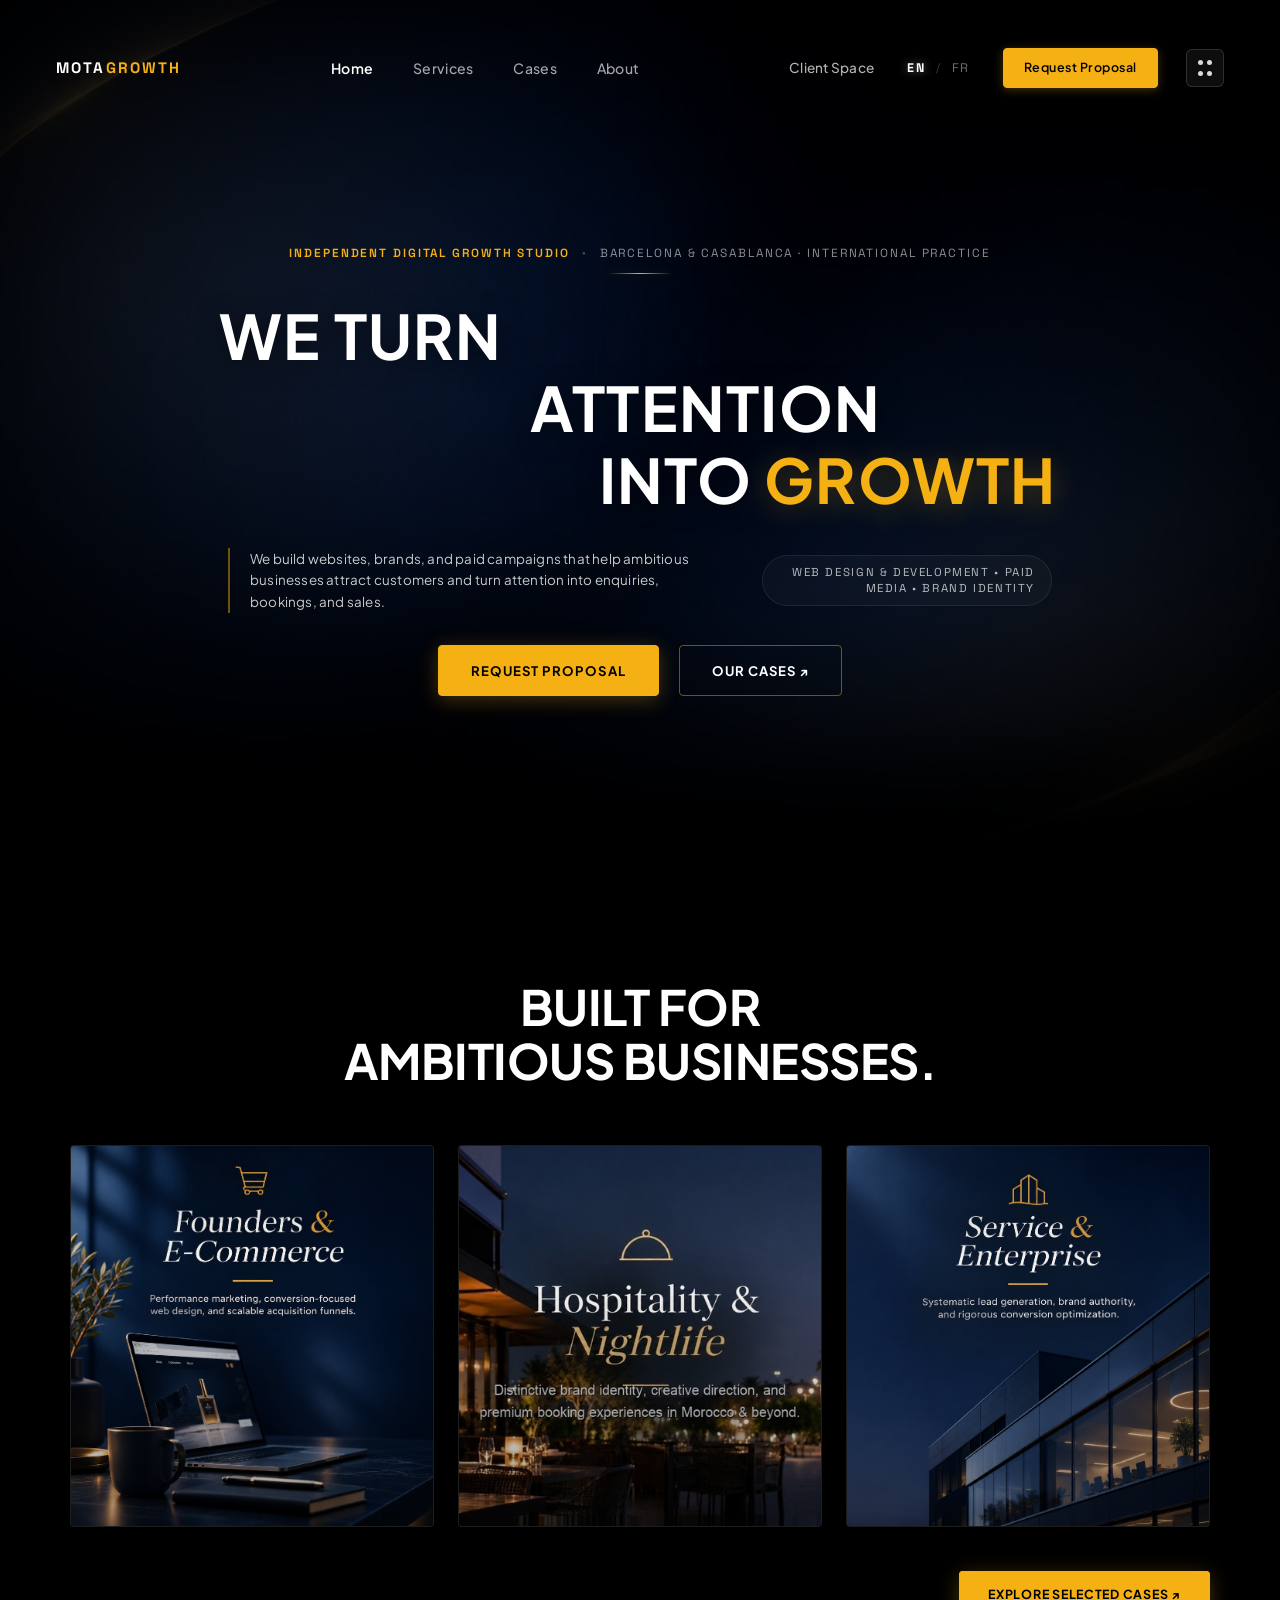
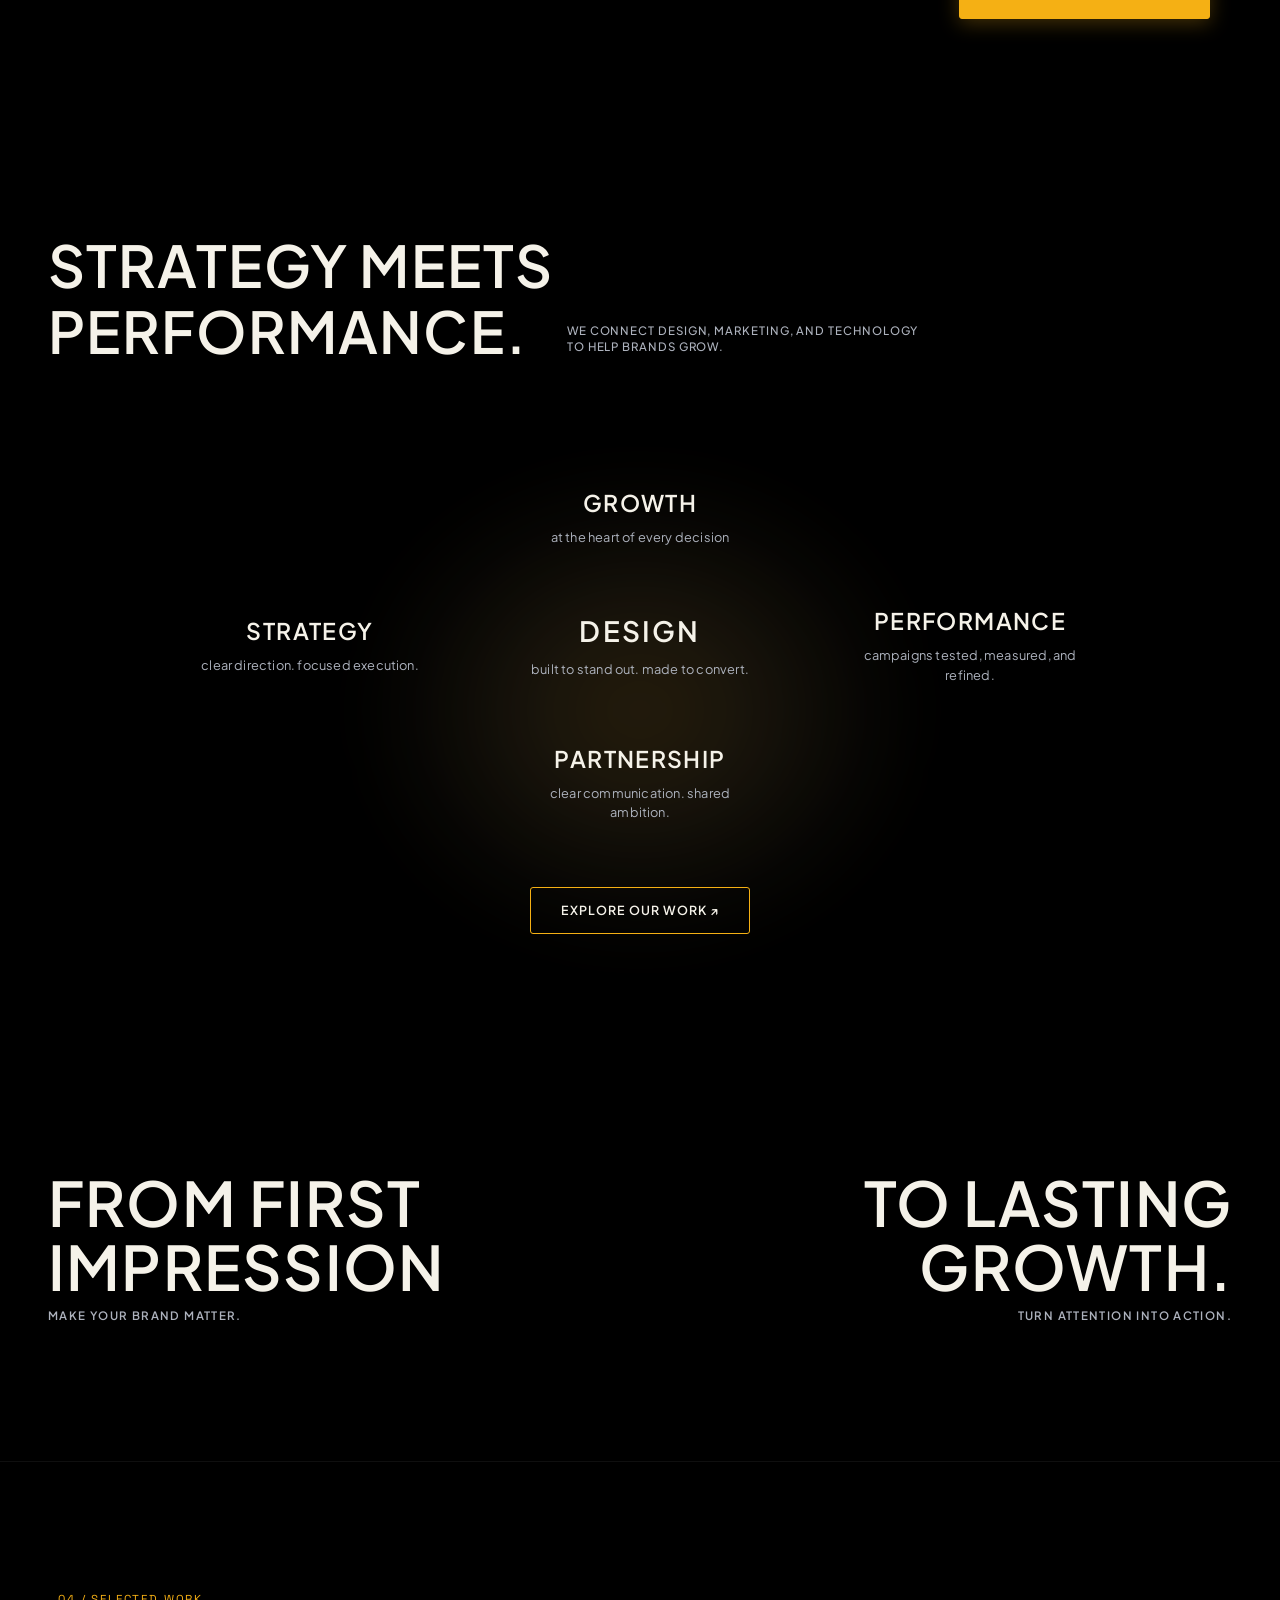
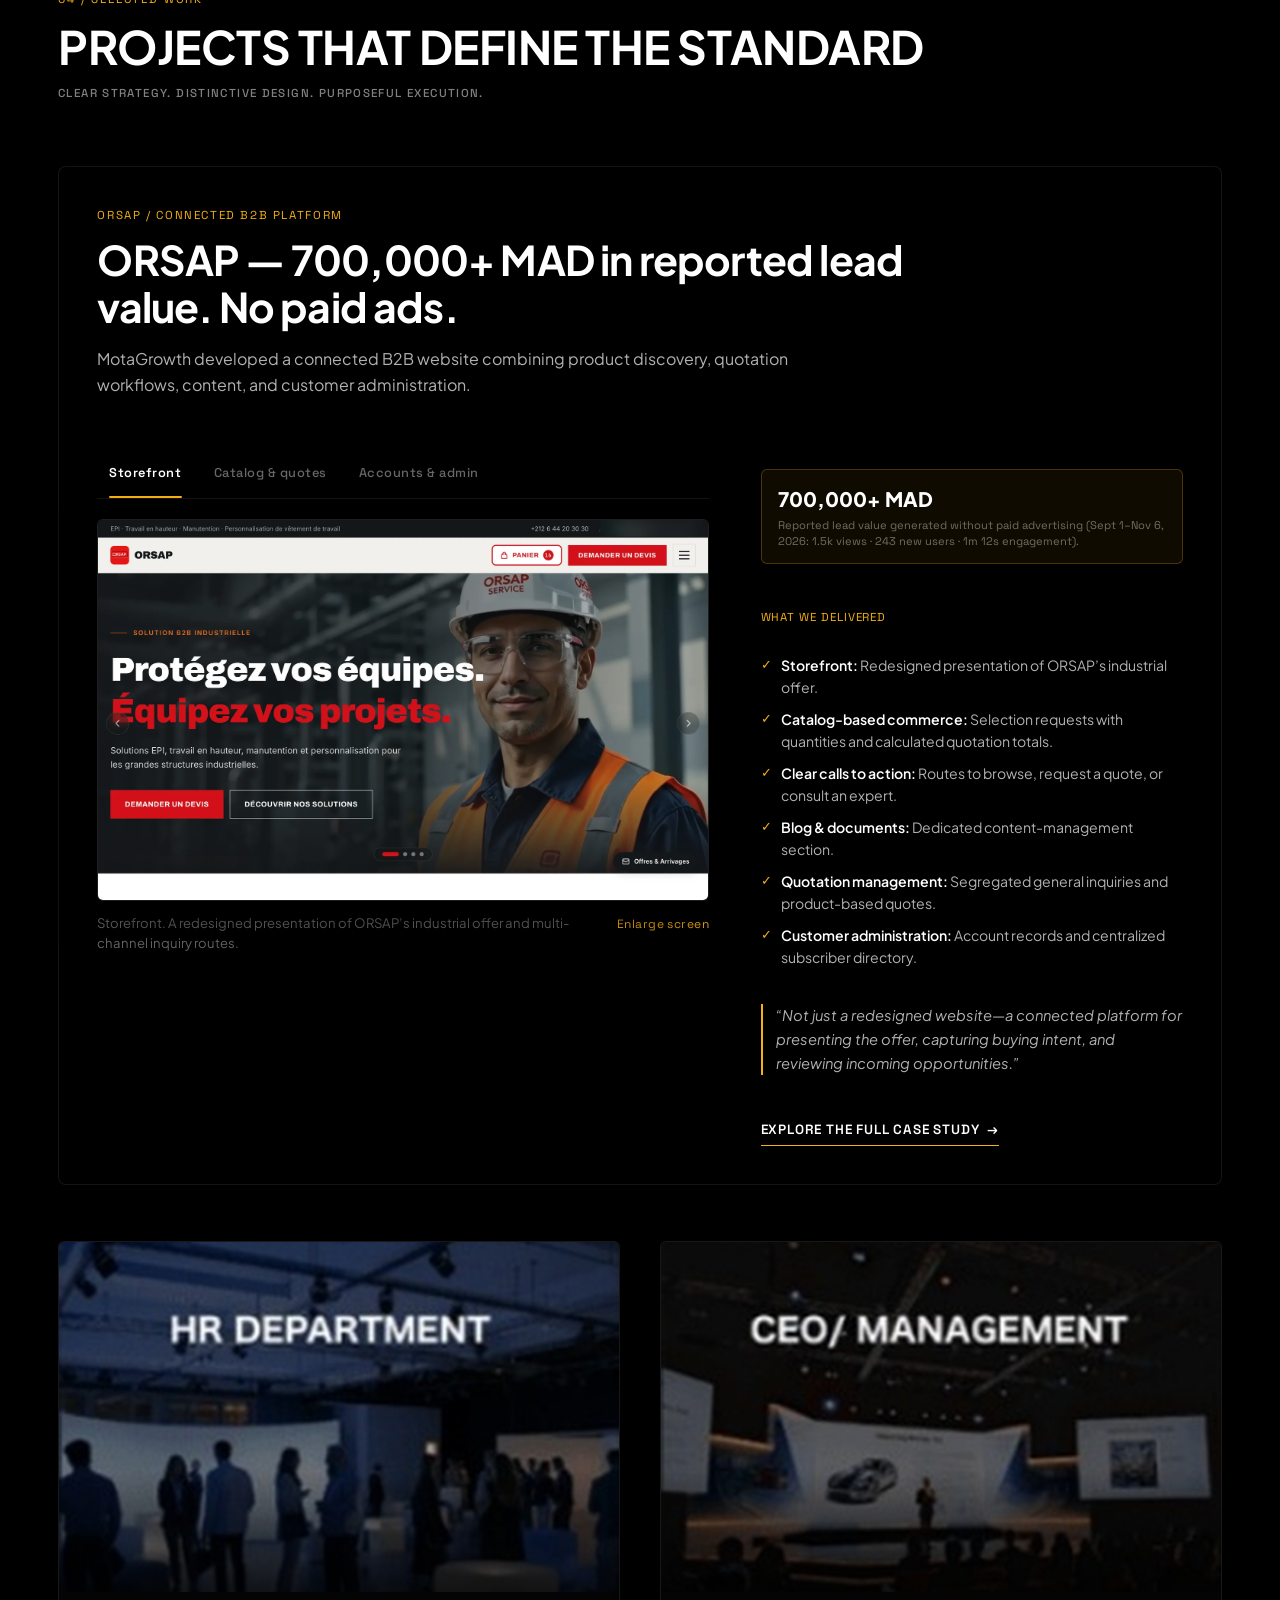
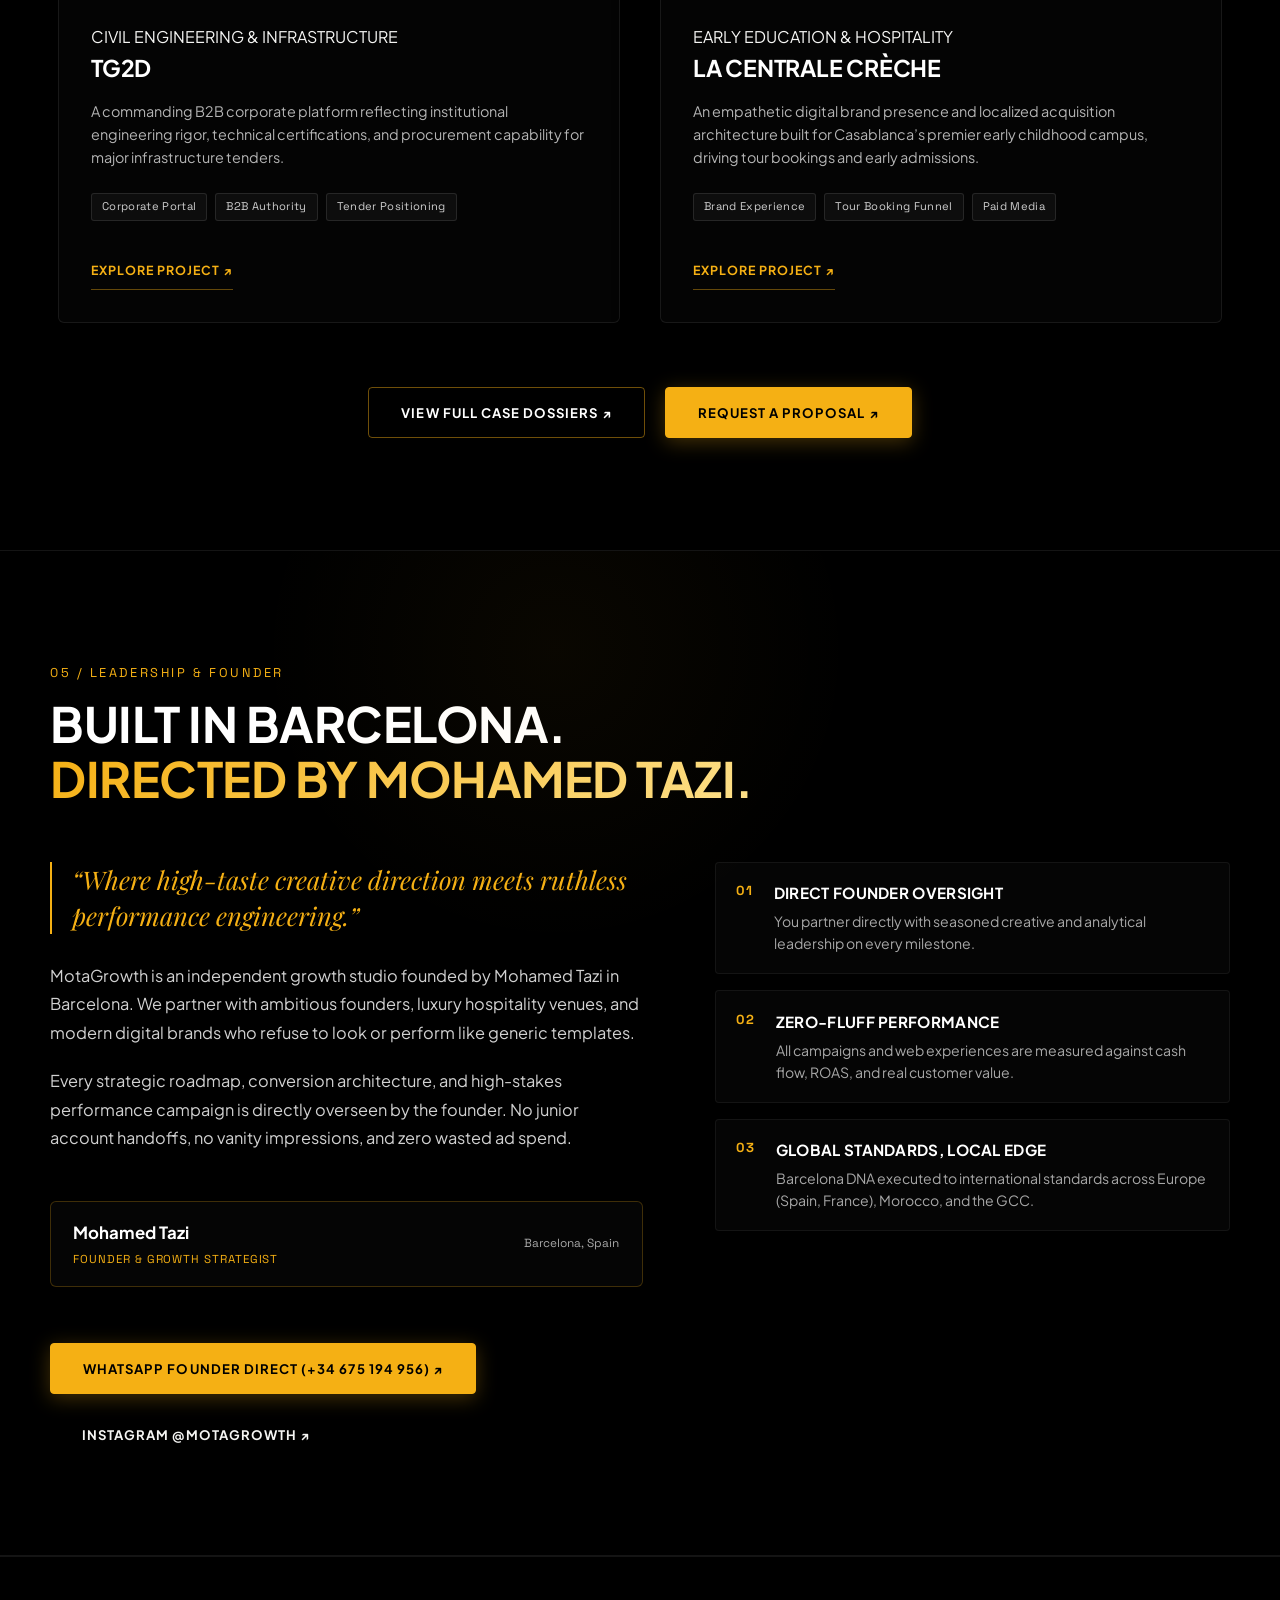
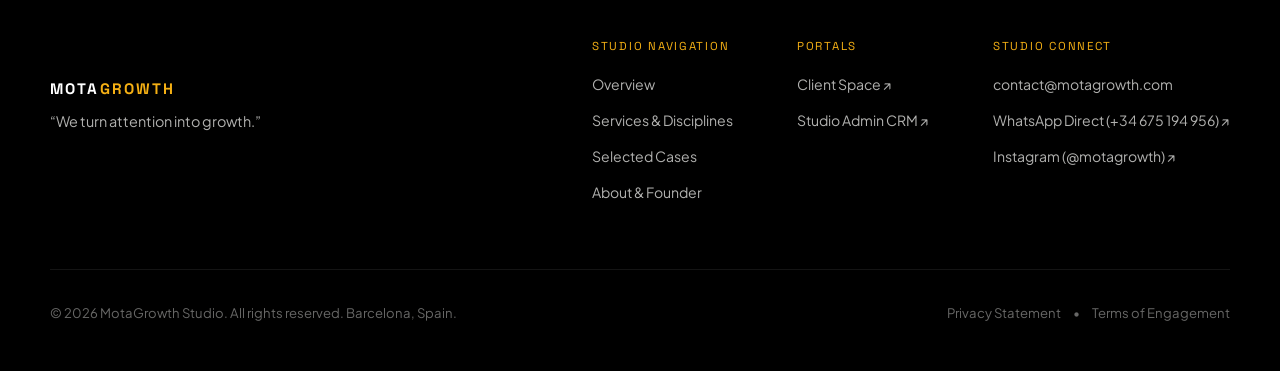
==== index.html @ 2e39f4b9 "Redesign ORSAP showcase, add full case study with sanitized evidence, and fix modal cursor" ====
<!DOCTYPE html>
<html lang="en">

<head>
  <meta charset="UTF-8">
  <meta name="viewport" content="width=device-width, initial-scale=1.0">
  <title>MotaGrowth — Digital Growth Studio</title>
  <meta name="description"
    content="MotaGrowth is an independent digital growth studio based in Barcelona. Strategy, design, and performance marketing engineered for ambitious brands.">

  <link rel="icon" type="image/png" href="assets/mota-icon.png">

  <!-- Editorial Typography: Playfair Display + Plus Jakarta Sans + Space Grotesk -->
  <link rel="preconnect" href="https://fonts.googleapis.com">
  <link rel="preconnect" href="https://fonts.gstatic.com" crossorigin>
  <link
    href="https://fonts.googleapis.com/css2?family=Playfair+Display:ital,wght@0,400;0,500;0,600;1,400;1,500;1,600&family=Plus+Jakarta+Sans:wght@300;400;500;600;700&family=Space+Grotesk:wght@400;500;600&display=swap"
    rel="stylesheet">

  <link rel="stylesheet" href="styles.css?v=4.4">
  <script src="https://unpkg.com/lucide@latest"></script>
</head>

<body>

  <!-- Accessible Skip to Main Content Link (WCAG 2.2 AA) -->
  <a href="#hero" class="skip-link">Skip to main content</a>

  <!-- Main Landing Page Viewport -->

  <!-- ========================================================================
       TOP NAVIGATION BAR (Smart Scroll Hide/Reveal - Persistent Sticky)
       ======================================================================== -->
  <header class="site-header" id="site-header" aria-hidden="true">
    <div class="header-inner">
      <!-- Left: Logo -->
      <a href="#hero" class="brand-link" aria-label="MotaGrowth Home">
        <span class="brand-text"><span class="mota-word">Mota</span><span class="growth-word">Growth</span></span>
      </a>

      <!-- Center: Navigation -->
      <nav class="nav-menu" aria-label="Primary Navigation">
        <a href="index.html" class="nav-link active" data-i18n="nav.home">Home</a>
        <a href="services.html" class="nav-link" data-i18n="nav.services">Services</a>
        <a href="cases.html" class="nav-link" data-i18n="nav.cases">Cases</a>
        <a href="about.html" class="nav-link" data-i18n="nav.about">About</a>
      </nav>

      <!-- Right: Client Space · EN / FR · Request Proposal · Menu Trigger -->
      <div class="header-actions">
        <a href="client-space.html" class="nav-link nav-link-client">Client Space</a>
        <div class="lang-selector" role="group" aria-label="Language Selector">
          <button type="button" class="lang-btn active" data-lang="en" aria-pressed="true">EN</button>
          <span class="lang-sep" aria-hidden="true">/</span>
          <button type="button" class="lang-btn" data-lang="fr" aria-pressed="false">FR</button>
        </div>
        <a href="#proposal" class="btn-contact-header">
          <span data-i18n="btn.proposal">Request Proposal</span>
        </a>
        <button type="button" class="frame-menu-dots menu-chooser-trigger" aria-label="Open Studio Menu" title="Studio Menu" aria-haspopup="dialog" aria-expanded="false">
          <span class="grid-dot"></span>
          <span class="grid-dot"></span>
          <span class="grid-dot"></span>
          <span class="grid-dot"></span>
        </button>
      </div>
    </div>
  </header>

  <main>
    <!-- ========================================================================
         01 / HERO SECTION (Refined Editorial Agency Architecture)
         ======================================================================== -->
    <section class="hero-section" id="hero">
      <div class="hero-backdrop" aria-hidden="true">
        <div class="hero-cinematic-visuals">
          <div class="cinematic-slide slide-orsap"></div>
          <div class="cinematic-slide slide-tg2d"></div>
          <div class="cinematic-slide slide-creche"></div>
        </div>
        <div class="hero-cinematic-overlay"></div>
      </div>
      <div class="hero-cursor-ambient" id="hero-cursor-ambient" aria-hidden="true"></div>

      <!-- Outer Rounded Glass Frame -->
      <div class="hero-glass-frame">

        <!-- Header Bar Inside Frame (Clean, Uncluttered Head Navigation) -->
        <div class="frame-top-bar">
          <!-- Left: Logo -->
          <a href="#hero" class="brand-link" aria-label="MotaGrowth Home">
            <span class="brand-text"><span class="mota-word">Mota</span><span class="growth-word">Growth</span></span>
          </a>

          <!-- Center: Navigation -->
          <nav class="nav-menu" aria-label="Primary Navigation">
            <a href="index.html" class="nav-link active" data-i18n="nav.home">Home</a>
            <a href="services.html" class="nav-link" data-i18n="nav.services">Services</a>
            <a href="cases.html" class="nav-link" data-i18n="nav.cases">Cases</a>
            <a href="about.html" class="nav-link" data-i18n="nav.about">About</a>
          </nav>

          <!-- Right: Client Space · EN / FR · Request Proposal · Menu Trigger -->
          <div class="header-actions">
            <a href="client-space.html" class="nav-link nav-link-client">Client Space</a>
            <div class="lang-selector" role="group" aria-label="Language Selector">
              <button type="button" class="lang-btn active" data-lang="en" aria-pressed="true">EN</button>
              <span class="lang-sep" aria-hidden="true">/</span>
              <button type="button" class="lang-btn" data-lang="fr" aria-pressed="false">FR</button>
            </div>
            <a href="#proposal" class="btn-contact-header">
              <span data-i18n="btn.proposal">Request Proposal</span>
            </a>
            <button type="button" class="frame-menu-dots menu-chooser-trigger" aria-label="Open Studio Menu" title="Studio Menu" aria-haspopup="dialog" aria-expanded="false">
              <span class="grid-dot"></span>
              <span class="grid-dot"></span>
              <span class="grid-dot"></span>
              <span class="grid-dot"></span>
            </button>
          </div>
        </div>

        <!-- Hero Content Stage -->
        <div class="hero-inner-stage">

          <!-- Editorial Eyebrow & Signature Gold Datum -->
          <div class="hero-eyebrow-wrap">
            <div class="hero-eyebrow">
              <span class="eyebrow-tag" data-i18n="hero.eyebrow">INDEPENDENT DIGITAL GROWTH STUDIO</span>
              <span class="eyebrow-sep" aria-hidden="true">•</span>
              <span class="eyebrow-loc" data-i18n="hero.eyebrowLoc">BARCELONA &amp; CASABLANCA · INTERNATIONAL
                PRACTICE</span>
            </div>
            <div class="hero-gold-datum" aria-hidden="true"></div>
          </div>

          <!-- Desktop Staggered Headline (Clean Spacing and Dominant Typography) -->
          <h1 class="hero-headline-desktop" aria-label="We turn attention into growth">
            <span class="headline-block block-top" data-i18n="hero.line1">WE TURN</span>
            <span class="headline-block block-mid" data-i18n="hero.line2">ATTENTION</span>
            <span class="headline-block block-bot">
              <span data-i18n="hero.line3prefix">INTO </span>
              <span class="growth-word" id="hero-growth-word">
                <span class="growth-text-base" data-i18n="hero.line3accent">GROWTH</span>
                <span class="growth-reveal-layer" data-i18n="hero.line3accent" aria-hidden="true">GROWTH</span>
              </span>
            </span>
          </h1>

          <!-- Mobile Staggered Headline -->
          <h1 class="hero-headline-mobile" aria-hidden="true">
            <span class="mobile-stack-right">
              <span data-i18n="hero.m1">WE</span>
              <span data-i18n="hero.m2">TURN</span>
              <span data-i18n="hero.m3">ATTENTION</span>
            </span>
            <span class="mobile-stack-left">
              <span data-i18n="hero.m4">INTO</span>
              <span class="growth-word"><span class="growth-text-base" data-i18n="hero.m5">GROWTH</span></span>
            </span>
          </h1>

          <!-- Concrete Offer Description & Core Deliverables Strip -->
          <div class="hero-sub-split">
            <div class="sub-split-left">
              <p class="hero-proposition-text" data-i18n="hero.supportingCopy">
                We build websites, brands, and paid campaigns that help ambitious businesses attract customers and turn
                attention into enquiries, bookings, and sales.
              </p>
            </div>
            <div class="sub-split-right">
              <div class="hero-service-badge" data-i18n="hero.serviceLine">
                WEB DESIGN &amp; DEVELOPMENT • PAID MEDIA • BRAND IDENTITY
              </div>
            </div>
          </div>

          <!-- Action Buttons (High Contrast & Clear Hierarchy) -->
          <div class="hero-action-buttons">
            <a href="#proposal" class="btn-ref btn-ref-solid">
              <span class="btn-text" data-i18n="btn.proposal">REQUEST A PROPOSAL ↗</span>
            </a>
            <a href="cases.html" class="btn-ref btn-ref-outline">
              <span class="btn-text" data-i18n="btn.cases">OUR CASES ↗</span>
            </a>
          </div>

        </div>

      </div>
    </section>

    <!-- ========================================================================
         02 / AUDIENCES (Clear Segmentation & Concrete Focus)
         ======================================================================== -->
    <section class="comma-audiences-section" id="audiences">
      <div class="comma-container">

        <!-- Section Heading -->
        <div class="comma-sec-header">
          <h2 class="comma-sec-title" data-i18n="audiences.title">
            BUILT FOR<br>AMBITIOUS BUSINESSES.
          </h2>
        </div>

        <!-- 3 Differentiated Cards Grid -->
        <div class="comma-cards-grid">

          <!-- Card 1 (Founders & Growing Businesses) -->
          <div class="comma-card card-founders" tabindex="0">
            <div class="comma-card-bg" style="background-image: url('assets/founders_ecommerce.jpg');"></div>
            <div class="comma-card-gradient"></div>
            <div class="card-glare" aria-hidden="true"></div>
            <div class="comma-card-inner">
              <div class="comma-card-title" data-i18n="card1.title">FOUNDERS &amp; GROWING BUSINESSES</div>
              <p class="comma-card-desc" data-i18n="card1.desc">Launch with a clear identity, a professional website,
                and a focused plan for attracting customers.</p>
            </div>
          </div>

          <!-- Card 2 (Hospitality & Experiences) -->
          <div class="comma-card card-hospitality" tabindex="0">
            <div class="comma-card-bg" style="background-image: url('assets/hospitality_nightlife_perfect.jpg');"></div>
            <div class="comma-card-gradient"></div>
            <div class="card-glare" aria-hidden="true"></div>
            <div class="comma-card-inner">
              <div class="comma-card-title" data-i18n="card2.title">HOSPITALITY &amp; EXPERIENCES</div>
              <p class="comma-card-desc" data-i18n="card2.desc">Bring your venue to life online and make it easier for
                people to discover, enquire, and book.</p>
            </div>
          </div>

          <!-- Card 3 (E-Commerce Brands) -->
          <div class="comma-card card-enterprise" tabindex="0">
            <div class="comma-card-bg" style="background-image: url('assets/service_enterprise.jpg');"></div>
            <div class="comma-card-gradient"></div>
            <div class="card-glare" aria-hidden="true"></div>
            <div class="comma-card-inner">
              <div class="comma-card-title" data-i18n="card3.title">E-COMMERCE BRANDS</div>
              <p class="comma-card-desc" data-i18n="card3.desc">Connect your storefront, advertising, and creative
                around a better path from discovery to purchase.</p>
            </div>
          </div>

        </div>

        <!-- Bottom Action Button -->
        <div class="comma-sec-footer">
          <a href="cases.html" class="btn-ref btn-ref-solid comma-btn-examples">
            <span class="btn-text" data-i18n="btn.examples">EXPLORE SELECTED CASES ↗</span>
          </a>
        </div>

      </div>
    </section>

    <!-- ========================================================================
         03 / STRATEGY MEETS PERFORMANCE (Core Philosophy & Visual Constellation)
         ======================================================================== -->
    <section class="mota-outcomes-section" id="philosophy">
      <div class="mota-outcomes-container">

        <!-- Top-Left Headline & Supporting Text Beside 2nd Line -->
        <div class="outcomes-header-block">
          <div class="outcomes-headline-wrap">
            <h2 class="outcomes-headline-line" data-i18n="outcomes.line1">STRATEGY MEETS</h2>
            <div class="outcomes-line2-row">
              <span class="outcomes-headline-line" data-i18n="outcomes.line2">PERFORMANCE.</span>
              <p class="outcomes-supporting-copy" data-i18n="outcomes.support">
                WE CONNECT DESIGN, MARKETING, AND TECHNOLOGY TO HELP BRANDS GROW.
              </p>
            </div>
          </div>
        </div>

        <!-- Five Floating Proof Points (Loose Cross-Shaped Constellation) -->
        <div class="outcomes-constellation" id="outcomes-constellation">
          <div class="outcomes-champagne-glow" id="outcomes-glow" aria-hidden="true"></div>

          <!-- Top: Positioning -->
          <div class="proof-point point-top">
            <span class="point-heading" data-i18n="outcomes.topHead">GROWTH</span>
            <span class="point-subtext" data-i18n="outcomes.topSub">at the heart of every decision</span>
          </div>

          <!-- Middle Row: Strategy, Design, Performance -->
          <div class="constellation-middle-axis">
            <!-- Left: Strategy Offering -->
            <div class="proof-point point-left">
              <span class="point-heading" data-i18n="outcomes.leftHead">STRATEGY</span>
              <span class="point-subtext" data-i18n="outcomes.leftSub">clear direction. focused execution.</span>
            </div>

            <!-- Centre: Creative Offering (Above the Diffused Glow) -->
            <div class="proof-point point-centre">
              <span class="point-heading point-centre-heading" data-i18n="outcomes.centreHead">DESIGN</span>
              <span class="point-subtext point-centre-sub" data-i18n="outcomes.centreSub">built to stand out. made to
                convert.</span>
            </div>

            <!-- Right: Marketing Offering -->
            <div class="proof-point point-right">
              <span class="point-heading" data-i18n="outcomes.rightHead">PERFORMANCE</span>
              <span class="point-subtext" data-i18n="outcomes.rightSub">campaigns tested, measured, and refined.</span>
            </div>
          </div>

          <!-- Bottom: Working Relationship -->
          <div class="proof-point point-bottom">
            <span class="point-heading" data-i18n="outcomes.bottomHead">PARTNERSHIP</span>
            <span class="point-subtext" data-i18n="outcomes.bottomSub">clear communication. shared ambition.</span>
          </div>

          <!-- Centered CTA Beneath Floating Groups -->
          <div class="outcomes-cta-wrap">
            <a href="#cases" class="btn-outcomes-gold" data-i18n="outcomes.cta">
              EXPLORE OUR WORK ↗
            </a>
          </div>

        </div>

        <!-- Split Statement Across Bottom -->
        <div class="outcomes-bottom-statement">
          <div class="statement-group group-left">
            <h3 class="statement-title" data-i18n="outcomes.stmtLeft">FROM FIRST IMPRESSION</h3>
            <span class="statement-caption" data-i18n="outcomes.capLeft">MAKE YOUR BRAND MATTER.</span>
          </div>
          <div class="statement-group group-right">
            <h3 class="statement-title" data-i18n="outcomes.stmtRight">TO LASTING GROWTH.</h3>
            <span class="statement-caption" data-i18n="outcomes.capRight">TURN ATTENTION INTO ACTION.</span>
          </div>
        </div>

      </div>
    </section>

    <!-- ========================================================================
         04 / SELECTED WORK (Editorial Real-Project Showcase)
         ======================================================================== -->
    <section class="studio-work-section" id="cases">
      <div class="work-container">

        <!-- Section Header -->
        <div class="work-header">
          <div class="work-tag" data-i18n="cases.tag">04 / SELECTED WORK</div>
          <h2 class="work-title" data-i18n="cases.title">PROJECTS THAT DEFINE THE STANDARD</h2>
          <p class="work-subtitle" data-i18n="cases.subtitle">CLEAR STRATEGY. DISTINCTIVE DESIGN. PURPOSEFUL EXECUTION.
          </p>
        </div>

        <!-- Editorial Composition: 1 Dominant Flagship + 2 Curated Secondary Grid -->
        <div class="work-showcase-grid">

          <!-- ORSAP project showcase (one project, three views) -->
          <article class="ocs" id="flagship-orsap" data-ocs aria-labelledby="ocs-title">

            <header class="ocs-intro">
              <p class="ocs-eyebrow">ORSAP / CONNECTED B2B PLATFORM</p>
              <h3 class="ocs-title" id="ocs-title">ORSAP — 700,000+ MAD in reported lead value. No paid ads.</h3>
              <p class="ocs-lede">MotaGrowth developed a connected B2B website combining product discovery, quotation workflows, content, and customer administration.</p>
            </header>

            <div class="ocs-media">
              <div class="ocs-tabs" role="tablist" aria-label="ORSAP project views">
                <button type="button" role="tab" class="ocs-tab" id="ocs-tab-storefront" aria-controls="ocs-panel" aria-selected="true"
                  data-src="assets/orsap/showcase/storefront.webp"
                  data-full="assets/orsap/showcase/storefront_full.webp"
                  data-alt="ORSAP homepage with an industrial safety hero, and the cart and “Demander un devis” quote button in the header"
                  data-caption="Storefront. A redesigned presentation of ORSAP’s industrial offer and multi-channel inquiry routes.">Storefront</button>
                <button type="button" role="tab" class="ocs-tab" id="ocs-tab-catalog" aria-controls="ocs-panel" aria-selected="false" tabindex="-1"
                  data-src="assets/orsap/showcase/catalog.webp"
                  data-full="assets/orsap/showcase/catalog_full.webp"
                  data-alt="ORSAP B2B catalogue with search by reference code, department and product-family filters, and product cards showing stock status and HT/TTC prices"
                  data-caption="Catalog-based commerce. Product-selection requests with quantities and calculated quotation totals.">Catalog &amp; quotes</button>
                <button type="button" role="tab" class="ocs-tab" id="ocs-tab-quotes" aria-controls="ocs-panel" aria-selected="false" tabindex="-1"
                  data-src="assets/orsap/showcase/quotes.webp"
                  data-full="assets/orsap/showcase/quotes_full.webp"
                  data-alt="ORSAP client space with New quote, quote history, B2B cart and off-catalogue item request actions; account details redacted"
                  data-caption="Quotation &amp; customer administration. Dedicated views for reviewing requests, accounts, and contact directories.">Accounts &amp; admin</button>
              </div>

              <figure class="ocs-figure" id="ocs-panel" role="tabpanel" aria-labelledby="ocs-tab-storefront">
                <div class="ocs-frame">
                  <img class="ocs-img" src="assets/orsap/showcase/storefront.webp" width="1600" height="999" loading="lazy" decoding="async"
                    alt="ORSAP homepage with an industrial safety hero, and the cart and “Demander un devis” quote button in the header">
                </div>
                <figcaption class="ocs-figcaption">
                  <span class="ocs-caption" aria-live="polite">Storefront. A redesigned presentation of ORSAP’s industrial offer and multi-channel inquiry routes.</span>
                  <button type="button" class="ocs-enlarge" aria-haspopup="dialog">Enlarge screen</button>
                </figcaption>
              </figure>
            </div>

            <div class="ocs-details">
              <div class="ocs-impact-badge">
                <div class="ocs-impact-num">700,000+ MAD</div>
                <p class="ocs-impact-label">Reported lead value generated without paid advertising (Sept 1–Nov 6, 2026: 1.5k views · 243 new users · 1m 12s engagement).</p>
              </div>

              <p style="font-family: var(--font-mono); font-size: 0.72rem; letter-spacing: 0.08em; text-transform: uppercase; color: var(--brand-gold); margin: 0.5rem 0 0 0;">What we delivered</p>
              <ul class="ocs-deliverables">
                <li class="ocs-deliverable-item"><strong>Storefront:</strong> Redesigned presentation of ORSAP’s industrial offer.</li>
                <li class="ocs-deliverable-item"><strong>Catalog-based commerce:</strong> Selection requests with quantities and calculated quotation totals.</li>
                <li class="ocs-deliverable-item"><strong>Clear calls to action:</strong> Routes to browse, request a quote, or consult an expert.</li>
                <li class="ocs-deliverable-item"><strong>Blog &amp; documents:</strong> Dedicated content-management section.</li>
                <li class="ocs-deliverable-item"><strong>Quotation management:</strong> Segregated general inquiries and product-based quotes.</li>
                <li class="ocs-deliverable-item"><strong>Customer administration:</strong> Account records and centralized subscriber directory.</li>
              </ul>

              <div class="ocs-value-quote">
                “Not just a redesigned website—a connected platform for presenting the offer, capturing buying intent, and reviewing incoming opportunities.”
              </div>

              <a href="case-orsap.html" class="ocs-link">Explore the full case study <span aria-hidden="true">→</span></a>
            </div>
          </article>

          <!-- Secondary Curated Pair -->
          <div class="work-secondary-grid">

            <!-- Secondary 01: TG2D -->
            <article class="work-secondary-card">
              <div class="secondary-media-wrap">
                <img src="assets/card2_clean_hd.jpg" alt="TG2D Corporate Engineering Portal" class="secondary-img"
                  loading="lazy">
                <div class="secondary-media-overlay" aria-hidden="true"></div>
              </div>
              <div class="secondary-content">
                <div class="work-meta-top">
                  <span class="work-industry">CIVIL ENGINEERING &amp; INFRASTRUCTURE</span>
                </div>
                <h3 class="secondary-title">TG2D</h3>
                <p class="secondary-desc">
                  A commanding B2B corporate platform reflecting institutional engineering rigor, technical
                  certifications, and procurement capability for major infrastructure tenders.
                </p>
                <div class="work-deliverables">
                  <span class="deliverable-tag">Corporate Portal</span>
                  <span class="deliverable-tag">B2B Authority</span>
                  <span class="deliverable-tag">Tender Positioning</span>
                </div>
                <div class="work-actions">
                  <a href="https://wa.me/34675194956?text=Hello%20MotaGrowth%20Studio%2C%20I%20would%20like%20to%20learn%20more%20about%20the%20TG2D%20case"
                    target="_blank" rel="noopener" class="btn-work-explore">
                    <span>EXPLORE PROJECT ↗</span>
                  </a>
                </div>
              </div>
            </article>

            <!-- Secondary 02: La Centrale Crèche -->
            <article class="work-secondary-card">
              <div class="secondary-media-wrap">
                <img src="assets/card3_clean_hd.jpg" alt="La Centrale Crèche Educational Hub" class="secondary-img"
                  loading="lazy">
                <div class="secondary-media-overlay" aria-hidden="true"></div>
              </div>
              <div class="secondary-content">
                <div class="work-meta-top">
                  <span class="work-industry">EARLY EDUCATION &amp; HOSPITALITY</span>
                </div>
                <h3 class="secondary-title">LA CENTRALE CRÈCHE</h3>
                <p class="secondary-desc">
                  An empathetic digital brand presence and localized acquisition architecture built for Casablanca’s
                  premier early childhood campus, driving tour bookings and early admissions.
                </p>
                <div class="work-deliverables">
                  <span class="deliverable-tag">Brand Experience</span>
                  <span class="deliverable-tag">Tour Booking Funnel</span>
                  <span class="deliverable-tag">Paid Media</span>
                </div>
                <div class="work-actions">
                  <a href="https://wa.me/34675194956?text=Hello%20MotaGrowth%20Studio%2C%20I%20would%20like%20to%20learn%20more%20about%20the%20La%20Centrale%20Cr%C3%A8che%20case"
                    target="_blank" rel="noopener" class="btn-work-explore">
                    <span>EXPLORE PROJECT ↗</span>
                  </a>
                </div>
              </div>
            </article>

          </div>

        </div>

        <!-- Section Footer CTA -->
        <div class="work-section-footer">
          <a href="cases.html" class="btn-ref btn-ref-outline" style="margin-right: 1.25rem;">
            <span class="btn-text">VIEW FULL CASE DOSSIERS ↗</span>
          </a>
          <a href="#proposal" class="btn-ref btn-ref-solid">
            <span class="btn-text" data-i18n="cases.cta">REQUEST A PROPOSAL ↗</span>
          </a>
        </div>

      </div>
    </section>

    <!-- ========================================================================
         05 / ABOUT & FOUNDER (Built in Casablanca • Led by Mohamed Tazi)
         ======================================================================== -->
    <section class="studio-about-section" id="about">
      <div class="content-container">

        <div class="about-sec-header">
          <div class="about-tag" data-i18n="about.tag">05 / LEADERSHIP &amp; FOUNDER</div>
          <h2 class="about-sec-title" data-i18n="about.title">
            BUILT IN BARCELONA.<br>
            <span class="gold-gradient-text">DIRECTED BY MOHAMED TAZI.</span>
          </h2>
        </div>

        <div class="about-grid">

          <!-- Left Column: Editorial Narrative & Leadership -->
          <div class="about-content-col">
            <div class="about-lead-quote">
              “Where high-taste creative direction meets ruthless performance engineering.”
            </div>

            <p class="about-body-text" data-i18n="about.desc1">
              MotaGrowth is an independent growth studio founded by Mohamed Tazi in Barcelona. We partner with ambitious
              founders, luxury hospitality venues, and modern digital brands who refuse to look or perform like generic
              templates.
            </p>

            <p class="about-body-text" data-i18n="about.desc2">
              Every strategic roadmap, conversion architecture, and high-stakes performance campaign is directly
              overseen by the founder. No junior account handoffs, no vanity impressions, and zero wasted ad spend.
            </p>

            <div class="founder-identity-card">
              <div class="caption-identity">
                <span class="caption-name">Mohamed Tazi</span>
                <span class="caption-role" data-i18n="about.badgeRole">Founder &amp; Growth Strategist</span>
              </div>
              <div class="caption-location">
                <span data-i18n="about.badgeLocation">Barcelona, Spain</span>
              </div>
            </div>

            <!-- Founder Direct Contact Actions -->
            <div class="about-cta-strip">
              <a href="https://wa.me/34675194956" target="_blank" rel="noopener" class="btn-ref btn-ref-solid">
                <span class="btn-text">WhatsApp Founder Direct (+34 675 194 956) ↗</span>
              </a>
              <a href="https://www.instagram.com/motagrowth/" target="_blank" rel="noopener"
                class="btn-ref btn-ref-ghost">
                <span class="btn-text">Instagram @motagrowth ↗</span>
              </a>
            </div>
          </div>

          <!-- Right Column: 3 Core Studio Pillars -->
          <div class="about-pillars-col">
            <div class="about-pillars-grid">
              <div class="about-pillar-item">
                <div class="pillar-num">01</div>
                <div class="pillar-content">
                  <h4 class="pillar-title">Direct Founder Oversight</h4>
                  <p class="pillar-desc">You partner directly with seasoned creative and analytical leadership on every
                    milestone.</p>
                </div>
              </div>

              <div class="about-pillar-item">
                <div class="pillar-num">02</div>
                <div class="pillar-content">
                  <h4 class="pillar-title">Zero-Fluff Performance</h4>
                  <p class="pillar-desc">All campaigns and web experiences are measured against cash flow, ROAS, and
                    real customer value.</p>
                </div>
              </div>

              <div class="about-pillar-item">
                <div class="pillar-num">03</div>
                <div class="pillar-content">
                  <h4 class="pillar-title">Global Standards, Local Edge</h4>
                  <p class="pillar-desc">Barcelona DNA executed to international standards across Europe (Spain,
                    France), Morocco, and the GCC.</p>
                </div>
              </div>
            </div>
          </div>

        </div>

      </div>
    </section>

  </main>

  <!-- ========================================================================
       FOOTER (Minimalist Studio Footer & Inquiry Point)
       ======================================================================== -->
  <footer class="site-footer" id="proposal">
    <div class="content-container">

      <div class="footer-top">
        <div class="footer-brand">
          <img src="assets/mota-icon.png" alt="MotaGrowth Icon" class="footer-icon">
          <span class="footer-brand-title"><span class="mota-word">Mota</span><span
              class="growth-word">Growth</span></span>
          <p class="footer-tagline">“We turn attention into growth.”</p>
        </div>

        <div class="footer-nav-columns">
          <div class="f-col">
            <span class="f-heading">Studio Navigation</span>
            <ul class="f-links">
              <li><a href="#hero">Overview</a></li>
              <li><a href="services.html">Services &amp; Disciplines</a></li>
              <li><a href="cases.html">Selected Cases</a></li>
              <li><a href="about.html">About &amp; Founder</a></li>
            </ul>
          </div>

          <div class="f-col">
            <span class="f-heading">Portals</span>
            <ul class="f-links">
              <li><a href="client-space.html">Client Space ↗</a></li>
              <li><a href="admin.html">Studio Admin CRM ↗</a></li>
            </ul>
          </div>

          <div class="f-col">
            <span class="f-heading">Studio Connect</span>
            <ul class="f-links">
              <li><a href="mailto:contact@motagrowth.com">contact@motagrowth.com</a></li>
              <li><a href="https://wa.me/34675194956" target="_blank" rel="noopener">WhatsApp Direct (+34 675 194 956)
                  ↗</a></li>
              <li><a href="https://www.instagram.com/motagrowth/" target="_blank" rel="noopener">Instagram (@motagrowth)
                  ↗</a></li>
            </ul>
          </div>
        </div>
      </div>

      <div class="footer-bottom">
        <div class="f-copy">© 2026 MotaGrowth Studio. All rights reserved. Barcelona, Spain.</div>
        <div class="f-legal">
          <button type="button" class="legal-link-btn" id="openPrivacyBtn">Privacy Statement</button>
          <span class="sep" aria-hidden="true">•</span>
          <button type="button" class="legal-link-btn" id="openTermsBtn">Terms of Engagement</button>
        </div>
      </div>

    </div>
  </footer>



  <!-- =========================================================================
       STUDIO MENU CHOOSER (Interactive Overlay Triggered by the 4 Spinning Dots)
       ========================================================================= -->
  <div class="studio-menu-overlay" id="studioMenuModal" aria-hidden="true" role="dialog" aria-modal="true"
    aria-label="Studio Menu">
    <div class="studio-menu-backdrop" id="studioMenuBackdrop"></div>
    <div class="studio-menu-panel">

      <div class="studio-menu-header">
        <div class="menu-brand">
          <span class="brand-text"><span class="mota-word">Mota</span><span class="growth-word">Growth</span></span>
          <span class="menu-location-pill">BARCELONA • 41°23'N 2°10'E</span>
        </div>
        <button type="button" class="studio-menu-close" id="closeStudioMenuBtn" aria-label="Close Menu">✕</button>
      </div>

      <div class="studio-menu-body">

        <!-- Main Navigation Links -->
        <div class="menu-nav-col">
          <span class="menu-col-label">Navigation</span>
          <nav class="menu-links-list">
            <a href="index.html" class="menu-link-item" data-menu-close>
              <span class="menu-item-num">01</span>
              <span class="menu-item-text">Home</span>
              <span class="menu-item-arrow">↗</span>
            </a>
            <a href="services.html" class="menu-link-item" data-menu-close>
              <span class="menu-item-num">02</span>
              <span class="menu-item-text">Services &amp; Disciplines</span>
              <span class="menu-item-arrow">↗</span>
            </a>
            <a href="cases.html" class="menu-link-item" data-menu-close>
              <span class="menu-item-num">03</span>
              <span class="menu-item-text">Selected Cases</span>
              <span class="menu-item-arrow">↗</span>
            </a>
            <a href="about.html" class="menu-link-item" data-menu-close>
              <span class="menu-item-num">04</span>
              <span class="menu-item-text">About &amp; Founder</span>
              <span class="menu-item-arrow">↗</span>
            </a>
            <a href="client-space.html" class="menu-link-item" data-menu-close>
              <span class="menu-item-num">05</span>
              <span class="menu-item-text">Client Space</span>
              <span class="menu-item-arrow">↗</span>
            </a>
          </nav>
        </div>

        <!-- Portals & Direct Channels -->
        <div class="menu-portals-col">
          <div class="menu-box-card">
            <span class="menu-col-label">Workspaces</span>
            <div class="menu-workspaces-links">
              <a href="client-space.html" class="workspace-card-link">
                <div class="ws-icon">
                  <svg width="18" height="18" viewBox="0 0 24 24" fill="none" stroke="currentColor" stroke-width="2"
                    stroke-linecap="round" stroke-linejoin="round" aria-hidden="true">
                    <rect width="18" height="11" x="3" y="11" rx="2" ry="2" />
                    <path d="M7 11V7a5 5 0 0 1 10 0v4" />
                  </svg>
                </div>
                <div class="ws-info">
                  <strong>Client Space</strong>
                  <span>Project roadmap, approvals &amp; deliverables</span>
                </div>
                <span class="ws-arrow">↗</span>
              </a>
              <a href="admin.html" class="workspace-card-link">
                <div class="ws-icon">
                  <svg width="18" height="18" viewBox="0 0 24 24" fill="none" stroke="currentColor" stroke-width="2"
                    stroke-linecap="round" stroke-linejoin="round" aria-hidden="true">
                    <path d="M13 2 3 14h9l-1 8 10-12h-9l1-8z" />
                  </svg>
                </div>
                <div class="ws-info">
                  <strong>Studio Admin CRM</strong>
                  <span>Leads pipeline, calendar &amp; client management</span>
                </div>
                <span class="ws-arrow">↗</span>
              </a>
            </div>
          </div>

          <div class="menu-box-card">
            <span class="menu-col-label">Direct Connect</span>
            <div class="menu-contact-links">
              <a href="https://wa.me/34675194956" target="_blank" rel="noopener">WhatsApp Direct (+34 675 194 956) ↗</a>
              <a href="https://www.instagram.com/motagrowth/" target="_blank" rel="noopener">Instagram (@motagrowth)
                ↗</a>
              <a href="mailto:contact@motagrowth.com">contact@motagrowth.com</a>
            </div>
          </div>
        </div>

      </div>

    </div>
  </div>

  <!-- ORSAP enlarged screen viewer -->
  <dialog class="ocs-viewer" id="ocsViewer" aria-labelledby="ocsViewerTitle">
    <div class="ocs-viewer-bar">
      <p class="ocs-viewer-title" id="ocsViewerTitle">ORSAP — Storefront</p>
      <div class="ocs-viewer-actions">
        <button type="button" class="ocs-viewer-btn" data-ocs-prev aria-label="Previous screen">←</button>
        <button type="button" class="ocs-viewer-btn" data-ocs-next aria-label="Next screen">→</button>
        <button type="button" class="ocs-viewer-btn ocs-viewer-close" data-ocs-close>Close <span aria-hidden="true">✕</span></button>
      </div>
    </div>
    <div class="ocs-viewer-body" tabindex="0" aria-label="Full screen capture. Scroll to see the whole page.">
      <img class="ocs-viewer-img" src="" alt="" decoding="async">
    </div>
  </dialog>

  <!-- Accessible Legal Modals (Transparent Statements) -->
  <div class="legal-modal" id="legalModal" aria-hidden="true" role="dialog" aria-labelledby="modalTitle">
    <div class="legal-modal-backdrop" id="modalBackdrop"></div>
    <div class="legal-modal-box">
      <div class="legal-modal-header">
        <h3 id="modalTitle" class="legal-modal-title">Privacy Statement</h3>
        <button type="button" class="legal-modal-close" id="closeModalBtn" aria-label="Close dialog">✕</button>
      </div>
      <div class="legal-modal-body" id="modalBody">
        <p>MotaGrowth operates under strict client confidentiality. We do not sell, trade, or share visitor data with
          third parties. Any direct communication received via email or WhatsApp is stored solely for project inquiry
          evaluation and professional collaboration.</p>
        <p>This prototype runs securely on local and production HTTPS environments with privacy-first client time
          processing.</p>
      </div>
    </div>
  </div>

  <!-- Studio Custom Precision Cursor (Desktop Only) -->
  <div class="studio-cursor-dot" id="cursor-dot" aria-hidden="true"></div>
  <div class="studio-cursor-ring" id="cursor-ring" aria-hidden="true"></div>

  <script src="app.js?v=4.4"></script>
</body>

</html>
---- styles.css ----
/* ==========================================================================
   MotaGrowth Studio — Human-Crafted Minimalist Luxury Design System
   Hero Backdrop: Authentic Custom 16:9 Artwork (#020612 foundation & gold arcs)
   ========================================================================== */

:root {
  /* Canvas Foundations */
  --bg-canvas: #020612;
  --bg-surface: #050E22;
  --bg-surface-elevated: #081636;
  --bg-glass: rgba(2, 6, 18, 0.72);
  --bg-glass-card: rgba(5, 14, 34, 0.65);

  /* Brand Accents */
  --brand-gold: #F5B014;
  --brand-gold-hover: #E5A00D;
  --brand-gold-glow: rgba(245, 176, 20, 0.28);
  --brand-gold-subtle: rgba(245, 176, 20, 0.08);

  /* Editorial Typography Colors */
  --text-white: #F5F5F3;
  --text-secondary: rgba(245, 245, 243, 0.72);
  --text-muted: rgba(245, 245, 243, 0.42);

  /* Subtle Borders */
  --border-subtle: rgba(255, 255, 255, 0.08);
  --border-subtle-hover: rgba(255, 255, 255, 0.18);
  --border-gold: rgba(245, 176, 20, 0.35);

  /* Font Families */
  --font-serif: 'Playfair Display', Georgia, serif;
  --font-sans: 'Plus Jakarta Sans', -apple-system, BlinkMacSystemFont, sans-serif;
  --font-mono: 'Space Grotesk', -apple-system, monospace;

  /* Layout Constants */
  --max-width: 1260px;
  --header-height: 76px;
  --ease-out: cubic-bezier(0.16, 1, 0.3, 1);
  --ease-spring: cubic-bezier(0.22, 1, 0.36, 1);
}

/* ==========================================================================
   Reset & Baseline & Accessibility
   ========================================================================== */

/* Accessible Skip Link */
.skip-link {
  position: fixed;
  top: -120px;
  left: 1.5rem;
  z-index: 999999;
  background: var(--brand-gold);
  color: #000000;
  font-family: var(--font-mono);
  font-size: 0.85rem;
  font-weight: 700;
  letter-spacing: 0.04em;
  padding: 0.75rem 1.5rem;
  border-radius: 4px;
  text-decoration: none;
  box-shadow: 0 8px 24px rgba(0, 0, 0, 0.7);
  transition: top 0.2s cubic-bezier(0.16, 1, 0.3, 1);
}

.skip-link:focus-visible {
  top: 1.5rem;
  outline: 2px solid #FFFFFF;
  outline-offset: 2px;
}

/* Explicit Accessible Focus States */
:focus-visible {
  outline: 2px solid var(--brand-gold);
  outline-offset: 3px;
}

*, *::before, *::after {
  box-sizing: border-box;
  margin: 0;
  padding: 0;
}

html {
  font-size: 16px;
  scroll-behavior: smooth;
  -webkit-font-smoothing: antialiased;
  -moz-osx-font-smoothing: grayscale;
  background-color: var(--bg-canvas);
  color: var(--text-white);
}

body {
  font-family: var(--font-sans);
  background-color: var(--bg-canvas);
  color: var(--text-white);
  line-height: 1.6;
  overflow-x: clip;
  min-height: 100vh;
}

::selection {
  background: var(--brand-gold);
  color: var(--bg-canvas);
}

a {
  color: inherit;
  text-decoration: none;
}

button {
  border: none;
  background: none;
  font: inherit;
  cursor: pointer;
}

/* Standard Content Container */
.content-container {
  max-width: var(--max-width);
  margin: 0 auto;
  padding: 0 2.5rem;
}

/* Section Meta Tag */
.section-meta-tag {
  font-family: var(--font-mono);
  font-size: 0.75rem;
  font-weight: 500;
  letter-spacing: 0.22em;
  text-transform: uppercase;
  color: var(--brand-gold);
  margin-bottom: 1.5rem;
  display: inline-block;
}

.section-heading {
  font-family: var(--font-serif);
  font-size: clamp(2.2rem, 4vw, 3.2rem);
  font-weight: 400;
  line-height: 1.2;
  letter-spacing: -0.015em;
  color: var(--text-white);
}

.section-description {
  font-size: 1.05rem;
  color: var(--text-secondary);
  line-height: 1.65;
  max-width: 520px;
}

.gold-text {
  color: var(--brand-gold);
  font-style: italic;
}

.mb-4 {
  margin-bottom: 3.5rem;
}

/* ==========================================================================
   TOP NAVIGATION BAR
   ========================================================================== */

.site-header {
  position: fixed;
  top: 0;
  left: 0;
  width: 100%;
  height: 72px;
  z-index: 1000;
  background: rgba(0, 0, 0, 0.65);
  backdrop-filter: blur(20px);
  -webkit-backdrop-filter: blur(20px);
  border-bottom: 1px solid rgba(255, 255, 255, 0.05);
  transform: translateY(-100%);
  opacity: 0;
  pointer-events: none;
  transition: transform 0.35s cubic-bezier(0.16, 1, 0.3, 1), opacity 0.35s ease;
}

.site-header.header-visible {
  transform: translateY(0);
  opacity: 1;
  pointer-events: auto;
}

.site-header.header-hidden {
  transform: translateY(-100%);
  opacity: 0;
  pointer-events: none;
}

.header-inner {
  max-width: var(--max-width);
  height: 100%;
  margin: 0 auto;
  padding: 0 3.5rem;
  display: flex;
  align-items: center;
  justify-content: space-between;
}

.brand-link {
  display: inline-flex;
  align-items: center;
  gap: 0.75rem;
  text-decoration: none;
  flex-shrink: 0;
}

.brand-icon {
  width: 26px;
  height: 24px;
  object-fit: contain;
  filter: drop-shadow(0 2px 8px var(--brand-gold-glow));
}

.brand-text {
  font-family: var(--font-mono);
  font-size: 0.95rem;
  font-weight: 700;
  letter-spacing: 0.14em;
  text-transform: uppercase;
}

.mota-word {
  color: #FFFFFF;
}

.growth-word {
  color: var(--brand-gold);
}

.nav-menu {
  display: flex;
  align-items: center;
  gap: 2.5rem;
}

.nav-link {
  font-family: var(--font-sans);
  font-size: 0.88rem;
  font-weight: 500;
  color: rgba(255, 255, 255, 0.65);
  text-decoration: none;
  letter-spacing: 0.02em;
  transition: color 0.2s ease;
}

.nav-link:hover {
  color: #FFFFFF;
}

.nav-link.active {
  color: #FFFFFF;
  font-weight: 600;
}

.header-actions {
  display: flex;
  align-items: center;
  gap: 1.75rem;
  flex-shrink: 0;
}

.nav-link-client {
  font-family: var(--font-sans);
  font-size: 0.85rem;
  font-weight: 500;
  color: rgba(255, 255, 255, 0.7);
  text-decoration: none;
  letter-spacing: 0.02em;
  transition: color 0.2s ease;
  white-space: nowrap;
}

.nav-link-client:hover {
  color: var(--brand-gold);
}

.btn-contact-header {
  font-family: var(--font-sans);
  font-size: 0.78rem;
  font-weight: 600;
  letter-spacing: 0.04em;
  padding: 9px 20px;
  background: var(--brand-gold);
  color: #000000;
  border: 1px solid var(--brand-gold);
  border-radius: 4px;
  text-decoration: none;
  box-shadow: 0 2px 10px var(--brand-gold-glow);
  transition: all 0.2s ease;
  white-space: nowrap;
}

.btn-contact-header:hover {
  background: var(--brand-gold-hover);
  border-color: var(--brand-gold-hover);
  color: #000000;
  box-shadow: 0 4px 16px var(--brand-gold-glow);
  transform: translateY(-1px);
}

/* ==========================================================================
   HERO SECTION (Exact Reference Layout for Desktop & Mobile)
   ========================================================================== */

.hero-section {
  position: relative;
  min-height: 100vh;
  display: flex;
  flex-direction: column;
  justify-content: space-between;
  padding: 2rem 3rem 3.5rem 3rem;
  background-color: #000000;
  overflow: hidden;
}

.hero-backdrop {
  position: absolute;
  top: 0;
  left: 0;
  width: 100%;
  height: 100%;
  background-color: #000000;
  background-image: url('assets/hero-bg.jpg');
  background-size: cover;
  background-position: center;
  background-repeat: no-repeat;
  z-index: 1;
}

/* Cinematic Atmospheric Background Layer */
.hero-cinematic-visuals {
  position: absolute;
  inset: 0;
  overflow: hidden;
  opacity: 0.18;
  mix-blend-mode: luminosity;
  pointer-events: none;
}

.cinematic-slide {
  position: absolute;
  inset: 0;
  background-size: cover;
  background-position: center;
  opacity: 0;
  will-change: opacity, transform;
}

@keyframes heroSlideSequence {
  0% {
    opacity: 0;
    transform: scale(1.02);
  }
  5% {
    opacity: 1;
  }
  29% {
    opacity: 1;
    transform: scale(1.06) translate3d(-0.6%, -0.4%, 0);
  }
  34% {
    opacity: 0;
    transform: scale(1.07);
  }
  100% {
    opacity: 0;
    transform: scale(1.02);
  }
}

.slide-orsap {
  background-image: url('assets/card1_clean_hd.jpg');
  animation: heroSlideSequence 24s infinite ease-in-out -1s;
}

.slide-tg2d {
  background-image: url('assets/card2_clean_hd.jpg');
  animation: heroSlideSequence 24s infinite ease-in-out 7s;
}

.slide-creche {
  background-image: url('assets/card3_clean_hd.jpg');
  animation: heroSlideSequence 24s infinite ease-in-out 15s;
}

.hero-cinematic-overlay {
  position: absolute;
  inset: 0;
  background: radial-gradient(circle at 50% 45%, rgba(0, 0, 0, 0.55) 0%, rgba(0, 0, 0, 0.88) 75%, #000000 100%);
  pointer-events: none;
}

/* Seamless blend into the section below */
.hero-backdrop::after {
  content: '';
  position: absolute;
  bottom: 0;
  left: 0;
  width: 100%;
  height: 42%;
  min-height: 250px;
  background: linear-gradient(180deg, 
    rgba(0, 0, 0, 0) 0%, 
    rgba(0, 0, 0, 0.15) 25%, 
    rgba(0, 0, 0, 0.55) 55%, 
    rgba(0, 0, 0, 0.88) 80%, 
    #000000 100%
  );
  pointer-events: none;
  z-index: 2;
}

/* Interactive Organic Ambient Light following Cursor */
.hero-cursor-ambient {
  position: absolute;
  top: 0;
  left: 0;
  width: 580px;
  height: 580px;
  border-radius: 50%;
  background: radial-gradient(circle, 
    rgba(59, 130, 246, 0.22) 0%, 
    rgba(245, 176, 20, 0.12) 32%, 
    transparent 70%
  );
  pointer-events: none;
  transform: translate(-50%, -50%);
  opacity: 0;
  transition: opacity 0.6s ease;
  z-index: 2;
  mix-blend-mode: screen;
  filter: blur(45px);
}

/* Hero Content Frame (Unblocked, Pure Background) */
.hero-glass-frame {
  position: relative;
  z-index: 10;
  width: 100%;
  max-width: 1300px;
  margin: 0 auto;
  min-height: calc(100vh - 5.5rem);
  background: transparent;
  border: none;
  box-shadow: none;
  backdrop-filter: none;
  -webkit-backdrop-filter: none;
  display: flex;
  flex-direction: column;
  justify-content: space-between;
  padding: 0;
}

/* Header Inside Frame */
.frame-top-bar {
  display: flex;
  align-items: center;
  justify-content: space-between;
  width: 100%;
  height: 72px;
  padding: 0 0.5rem;
}

.frame-brand {
  display: inline-flex;
  align-items: center;
  gap: 0.65rem;
  text-decoration: none;
}

.frame-logo-icon {
  width: 22px;
  height: 20px;
  object-fit: contain;
  filter: drop-shadow(0 2px 6px var(--brand-gold-glow));
}

.frame-brand-name {
  font-family: var(--font-sans);
  font-size: 0.95rem;
  font-weight: 700;
  letter-spacing: 0.14em;
  text-transform: uppercase;
}

.frame-center-clock {
  font-family: var(--font-mono);
  font-size: 0.78rem;
  letter-spacing: 0.12em;
  color: rgba(245, 245, 243, 0.75);
  text-transform: uppercase;
}

.frame-right-controls {
  display: flex;
  align-items: center;
  gap: 1.5rem;
}

.lang-selector {
  display: inline-flex;
  align-items: center;
  gap: 0.35rem;
  font-family: var(--font-mono);
  font-size: 0.78rem;
  letter-spacing: 0.12em;
  user-select: none;
}

.lang-btn {
  background: transparent;
  border: none;
  padding: 3px 5px;
  font-family: inherit;
  font-size: inherit;
  letter-spacing: inherit;
  color: rgba(255, 255, 255, 0.42);
  cursor: pointer;
  transition: all 0.2s ease;
  line-height: 1;
  border-radius: 2px;
}

.lang-btn:hover {
  color: #FFFFFF;
}

.lang-btn.active {
  color: #FFFFFF;
  font-weight: 700;
  text-shadow: 0 0 10px rgba(255, 255, 255, 0.45);
}

.lang-sep {
  color: rgba(255, 255, 255, 0.22);
  font-size: 0.7rem;
  pointer-events: none;
}

/* Subtle cross-fade when switching language */
body.lang-transition [data-i18n],
body.lang-transition .headline-block,
body.lang-transition .comma-card-inner {
  opacity: 0.2;
  transition: opacity 0.15s ease;
}

@keyframes spinMenuDots {
  0% {
    transform: rotate(0deg);
  }
  100% {
    transform: rotate(360deg);
  }
}

.frame-menu-dots {
  display: inline-grid;
  grid-template-columns: repeat(2, 5px);
  gap: 3.5px;
  padding: 8px;
  background: rgba(255, 255, 255, 0.05);
  border: 1px solid rgba(255, 255, 255, 0.14);
  border-radius: 6px;
  outline: none;
  color: inherit;
  font: inherit;
  line-height: 1;
  cursor: pointer;
  text-decoration: none;
  align-items: center;
  justify-content: center;
  width: 38px;
  height: 38px;
  box-sizing: border-box;
  transform-origin: center center;
  transition: all 0.25s cubic-bezier(0.16, 1, 0.3, 1);
  will-change: transform;
  flex-shrink: 0;
}

.frame-menu-dots:hover,
.frame-menu-dots:focus-visible,
.frame-menu-dots[aria-expanded="true"] {
  background: rgba(245, 176, 20, 0.12);
  border-color: var(--brand-gold);
}

.frame-menu-dots:hover {
  animation: spinMenuDots 1.2s linear infinite;
}

.grid-dot {
  width: 5px;
  height: 5px;
  border-radius: 50%;
  background: #FFFFFF;
  opacity: 0.85;
  transition: opacity 0.2s ease, background-color 0.2s ease, box-shadow 0.2s ease;
}

.frame-menu-dots:hover .grid-dot,
.frame-menu-dots[aria-expanded="true"] .grid-dot {
  opacity: 1;
  background: var(--brand-gold);
  box-shadow: 0 0 8px var(--brand-gold-glow);
}

/* Inner Stage */
.hero-inner-stage {
  flex: 1;
  display: flex;
  flex-direction: column;
  justify-content: center;
  align-items: center;
  padding: 3rem 0 1.5rem 0;
  width: 100%;
  max-width: 940px;
  margin: 0 auto;
}

/* Desktop Staggered Headline (Matching Reference Image) */
/* Editorial Eyebrow & Signature Gold Datum */
.hero-eyebrow-wrap {
  display: flex;
  flex-direction: column;
  align-items: center;
  gap: 0.65rem;
  margin-bottom: 1.75rem;
  animation: heroFadeUpLine 0.9s cubic-bezier(0.16, 1, 0.3, 1) 0.35s both;
}

.hero-eyebrow {
  display: inline-flex;
  align-items: center;
  gap: 0.75rem;
  font-family: var(--font-mono);
  font-size: 0.74rem;
  letter-spacing: 0.16em;
  text-transform: uppercase;
  color: rgba(255, 255, 255, 0.7);
}

.eyebrow-tag {
  color: var(--brand-gold);
  font-weight: 600;
}

.eyebrow-sep {
  color: rgba(255, 255, 255, 0.3);
  font-size: 0.65rem;
}

.eyebrow-loc {
  color: rgba(255, 255, 255, 0.55);
}

.hero-gold-datum {
  width: 54px;
  height: 1px;
  background: linear-gradient(90deg, transparent, var(--brand-gold), transparent);
  box-shadow: 0 0 10px var(--brand-gold-glow);
  transform-origin: center;
  animation: heroDatumEntrance 0.8s cubic-bezier(0.16, 1, 0.3, 1) 0.45s both;
}

.hero-headline-desktop {
  display: flex;
  flex-direction: column;
  width: 100%;
  margin-bottom: 0;
}

/* Cinematic Entrance Sequence Keyframes */
@keyframes heroDatumEntrance {
  0% {
    width: 0;
    opacity: 0;
    transform: scaleX(0);
  }
  50% {
    opacity: 1;
  }
  100% {
    width: 64px;
    opacity: 1;
    transform: scaleX(1);
  }
}

@keyframes heroFadeUpLine {
  0% {
    opacity: 0;
    transform: translateY(22px);
    filter: blur(4px);
  }
  100% {
    opacity: 1;
    transform: translateY(0);
    filter: blur(0);
  }
}

@keyframes heroSlideMidLine {
  0% {
    opacity: 0;
    transform: translate3d(24px, 12px, 0);
    filter: blur(4px);
  }
  100% {
    opacity: 1;
    transform: translate3d(0, 0, 0);
    filter: blur(0);
  }
}

@keyframes heroGoldGlowPulse {
  0% {
    text-shadow: 0 0 0 rgba(245, 176, 20, 0);
  }
  50% {
    text-shadow: 0 0 36px rgba(245, 176, 20, 0.75), 0 0 14px rgba(245, 176, 20, 0.45);
  }
  100% {
    text-shadow: 0 4px 28px var(--brand-gold-glow);
  }
}

.headline-block {
  font-family: var(--font-sans);
  font-size: clamp(2.6rem, 4.8vw, 4.3rem);
  font-weight: 700;
  line-height: 1.08;
  letter-spacing: 0.02em;
  color: #FFFFFF;
  text-shadow: 0 4px 24px rgba(0, 0, 0, 0.5);
}

.block-top {
  align-self: flex-start;
  margin-left: clamp(1rem, 3.8vw, 3.5rem);
  margin-bottom: 0.35rem;
  animation: heroFadeUpLine 0.95s cubic-bezier(0.16, 1, 0.3, 1) 0.7s both;
  will-change: transform, opacity;
  transition: transform 0.2s cubic-bezier(0.16, 1, 0.3, 1);
}

.block-mid {
  align-self: center;
  margin-left: clamp(2rem, 10.5vw, 8.2rem);
  margin-bottom: 0.35rem;
  animation: heroSlideMidLine 1.05s cubic-bezier(0.16, 1, 0.3, 1) 1.05s both;
  will-change: transform, opacity;
  transition: transform 0.2s cubic-bezier(0.16, 1, 0.3, 1);
}

.block-bot {
  align-self: flex-end;
  margin-right: clamp(1rem, 4.2vw, 3.6rem);
  animation: heroFadeUpLine 0.95s cubic-bezier(0.16, 1, 0.3, 1) 1.4s both;
  will-change: transform, opacity;
  transition: transform 0.2s cubic-bezier(0.16, 1, 0.3, 1);
}

/* Signature GROWTH Word & Image Reveal Interaction */
.growth-word {
  position: relative;
  display: inline-block;
  vertical-align: baseline;
  cursor: default;
}

.growth-text-base {
  display: inline-block;
  color: var(--brand-gold);
  text-shadow: 0 4px 28px var(--brand-gold-glow);
  animation: heroGoldGlowPulse 1.2s ease 1.75s both;
  transition: filter 0.35s ease, opacity 0.35s ease;
}

.growth-reveal-layer {
  position: absolute;
  top: 0;
  left: 0;
  width: 100%;
  height: 100%;
  pointer-events: none;
  user-select: none;
  background-image: url('assets/card1_clean_hd.jpg');
  background-size: 260% auto;
  background-position: var(--growth-reveal-pos, center);
  -webkit-background-clip: text;
  background-clip: text;
  -webkit-text-fill-color: transparent;
  color: transparent;
  opacity: 0;
  filter: contrast(1.25) brightness(1.15) saturate(1.2);
  transition: opacity 0.35s cubic-bezier(0.16, 1, 0.3, 1);
  -webkit-mask-image: radial-gradient(circle 90px at var(--growth-reveal-x, 50%) var(--growth-reveal-y, 50%), #000 35%, transparent 100%);
  mask-image: radial-gradient(circle 90px at var(--growth-reveal-x, 50%) var(--growth-reveal-y, 50%), #000 35%, transparent 100%);
}

.growth-word:hover .growth-reveal-layer {
  opacity: 1;
}

.growth-word:hover .growth-text-base {
  filter: brightness(0.85);
}

@media (hover: none), (prefers-reduced-motion: reduce) {
  .growth-reveal-layer {
    display: none !important;
  }
}

/* Mobile Staggered Headline (Hidden on Desktop) */
.hero-headline-mobile {
  display: none;
}

/* Subtitle Row (Visually Unified Supporting Proposition & Services) */
.hero-sub-split {
  display: flex;
  justify-content: space-between;
  align-items: center;
  width: 100%;
  max-width: 840px;
  margin: 2.2rem auto 2rem auto;
  padding: 0 0.5rem;
  animation: heroFadeUpLine 0.9s cubic-bezier(0.16, 1, 0.3, 1) 2.0s both;
}

.sub-split-left {
  max-width: 480px;
}

.hero-proposition-text {
  font-family: var(--font-sans);
  font-size: clamp(0.84rem, 1.0vw, 0.92rem);
  font-weight: 400;
  color: rgba(245, 245, 243, 0.82);
  line-height: 1.62;
  letter-spacing: 0.015em;
  text-align: left;
  margin: 0;
  border-left: 2px solid rgba(245, 176, 20, 0.45);
  padding-left: 1.25rem;
}

.sub-split-right {
  display: flex;
  justify-content: flex-end;
}

.hero-service-badge {
  display: inline-flex;
  align-items: center;
  font-family: var(--font-mono);
  font-size: 0.72rem;
  letter-spacing: 0.14em;
  text-transform: uppercase;
  color: rgba(255, 255, 255, 0.7);
  padding: 8px 16px;
  background: rgba(255, 255, 255, 0.03);
  border: 1px solid rgba(255, 255, 255, 0.08);
  border-radius: 40px;
  backdrop-filter: blur(8px);
  -webkit-backdrop-filter: blur(8px);
  text-align: right;
  max-width: 290px;
  line-height: 1.45;
}

.highlight-gold,
.highlight-cyan {
  color: var(--brand-gold);
  font-weight: 600;
  text-shadow: 0 0 14px var(--brand-gold-glow);
}

/* Hero Action Buttons */
.hero-action-buttons {
  display: flex;
  align-items: center;
  justify-content: center;
  gap: 1.25rem;
  margin-bottom: 2rem;
  animation: heroFadeUpLine 0.9s cubic-bezier(0.16, 1, 0.3, 1) 2.25s both;
}

.btn-ref {
  display: inline-flex;
  align-items: center;
  justify-content: center;
  padding: 14px 32px;
  border-radius: 4px;
  font-family: var(--font-sans);
  font-size: 0.82rem;
  font-weight: 700;
  letter-spacing: 0.08em;
  text-transform: uppercase;
  text-decoration: none;
  cursor: pointer;
  transition: all 0.25s cubic-bezier(0.16, 1, 0.3, 1);
}

.btn-ref:focus-visible {
  outline: 2px solid var(--brand-gold);
  outline-offset: 3px;
}

.btn-ref-solid {
  background: var(--brand-gold);
  color: #000000;
  border: 1px solid var(--brand-gold);
  box-shadow: 0 4px 20px var(--brand-gold-glow);
}

.btn-ref-solid:hover {
  background: var(--brand-gold-hover);
  border-color: var(--brand-gold-hover);
  color: #000000;
  box-shadow: 0 6px 26px var(--brand-gold-glow);
  transform: translateY(-2px);
}

.btn-ref-outline {
  background: transparent;
  color: #FFFFFF;
  border: 1px solid rgba(245, 176, 20, 0.45);
}

.btn-ref-outline:hover {
  border-color: var(--brand-gold);
  background: rgba(245, 176, 20, 0.1);
  color: #FFFFFF;
  transform: translateY(-2px);
}

/* Button Inner Text & Arrow */
.btn-text {
  display: inline-flex;
  align-items: center;
  gap: 0.5rem;
}

.btn-arrow {
  display: inline-block;
  transition: transform 0.2s ease;
}

button:hover .btn-arrow,
a:hover .btn-arrow {
  transform: translate(2px, -2px);
}

/* Bottom Bar of Hero */
.hero-bottom-bar {
  position: absolute;
  bottom: 0;
  left: 0;
  width: 100%;
  padding: 1.25rem 2.5rem;
  border-top: 1px solid rgba(255, 255, 255, 0.05);
  z-index: 10;
}

.hero-bar-inner {
  max-width: var(--max-width);
  margin: 0 auto;
  display: flex;
  align-items: center;
  justify-content: space-between;
  font-family: var(--font-mono);
  font-size: 0.74rem;
  letter-spacing: 0.12em;
  text-transform: uppercase;
  color: var(--text-muted);
}

.scroll-prompt {
  color: var(--text-secondary);
  transition: color 0.2s ease;
}

.scroll-prompt:hover {
  color: var(--brand-gold);
}

.scroll-prompt .arrow-down {
  display: inline-block;
  animation: bounceDown 1.8s infinite ease-in-out;
}

@keyframes bounceDown {
  0%, 100% { transform: translateY(0); }
  50% { transform: translateY(3px); }
}

/* ==========================================================================
   02 / AUDIENCES SECTION (Exact Layout Matching Reference)
   ========================================================================== */

.comma-audiences-section {
  background-color: #000000;
  padding: 5rem 2rem 6.5rem 2rem;
  position: relative;
  z-index: 5;
  border-top: none;
}

.comma-container {
  width: 100%;
  max-width: 1140px;
  margin: 0 auto;
}

.comma-sec-header {
  display: flex;
  flex-direction: column;
  align-items: center;
  text-align: center;
  margin-bottom: 3.5rem;
}

.comma-sec-title {
  font-family: var(--font-sans);
  font-size: clamp(2rem, 3.8vw, 3.2rem);
  font-weight: 700;
  line-height: 1.12;
  letter-spacing: -0.01em;
  text-transform: uppercase;
  color: #FFFFFF;
  text-align: center;
  max-width: 720px;
  margin: 0 auto;
}

.comma-cards-grid {
  display: grid;
  grid-template-columns: repeat(3, 1fr);
  gap: 1.5rem;
  margin-bottom: 2.75rem;
}

.comma-card {
  position: relative;
  aspect-ratio: 1 / 1.05;
  min-height: 270px;
  border-radius: 4px;
  overflow: hidden;
  background: #0A0A0A;
  border: 1px solid rgba(255, 255, 255, 0.08);
  transform-style: preserve-3d;
  transition: transform 0.25s cubic-bezier(0.16, 1, 0.3, 1), border-color 0.3s ease, box-shadow 0.3s ease;
  will-change: transform;
}

.comma-card:hover {
  border-color: rgba(245, 176, 20, 0.4);
  box-shadow: 0 16px 40px rgba(0, 0, 0, 0.8), 0 0 25px rgba(245, 176, 20, 0.12);
}

.card-glare {
  position: absolute;
  inset: 0;
  pointer-events: none;
  z-index: 3;
  opacity: 0;
  transition: opacity 0.35s ease;
  background: radial-gradient(circle 320px at var(--mouse-x, 50%) var(--mouse-y, 50%), rgba(255, 255, 255, 0.2) 0%, transparent 75%);
  mix-blend-mode: overlay;
}

.comma-card:hover .card-glare {
  opacity: 1;
}

.comma-card-bg {
  position: absolute;
  inset: 0;
  background-size: cover;
  background-position: center;
  transition: transform 0.6s cubic-bezier(0.16, 1, 0.3, 1);
}

.card-hospitality .comma-card-bg {
  background-position: center center;
}

.comma-card:hover .comma-card-bg {
  transform: scale(1.04);
}

.comma-card-gradient {
  position: absolute;
  inset: 0;
  background: linear-gradient(180deg, 
    rgba(0, 0, 0, 0.15) 0%, 
    transparent 35%, 
    rgba(0, 0, 0, 0.4) 100%
  );
  pointer-events: none;
}

.comma-card-inner {
  position: relative;
  z-index: 2;
  height: 100%;
  display: flex;
  flex-direction: column;
  justify-content: space-between;
  padding: 1.5rem 1.4rem;
}

/* All 3 cards feature custom artwork with integrated typography, gold emblems & descriptions */
.comma-card-title,
.comma-card-desc {
  visibility: hidden;
  opacity: 0;
  pointer-events: none;
}

.comma-sec-footer {
  display: flex;
  justify-content: flex-end;
}

.comma-btn-examples {
  background: var(--brand-gold) !important;
  color: #000000 !important;
  border: 1px solid var(--brand-gold) !important;
  padding: 13px 28px !important;
  border-radius: 3px !important;
  font-weight: 700 !important;
  font-size: 0.78rem !important;
  letter-spacing: 0.06em !important;
  box-shadow: 0 4px 20px var(--brand-gold-glow) !important;
}

.comma-btn-examples:hover {
  background: var(--brand-gold-hover) !important;
  border-color: var(--brand-gold-hover) !important;
  color: #000000 !important;
  box-shadow: 0 6px 24px var(--brand-gold-glow) !important;
}

/* ==========================================================================
   03 / MOTAGROWTH PHILOSOPHY & FLOATING PROOF POINTS (Pure Floating Canvas)
   ========================================================================== */

.mota-outcomes-section {
  position: relative;
  background-color: #000000;
  padding: 7rem 3rem 8.5rem 3rem;
  overflow: hidden;
  border-top: none;
}

.mota-outcomes-container {
  width: 100%;
  max-width: 1240px;
  margin: 0 auto;
  position: relative;
}

.outcomes-header-block {
  width: 100%;
  margin-bottom: 5.5rem;
}

.outcomes-headline-wrap {
  display: flex;
  flex-direction: column;
  gap: 0.35rem;
}

.outcomes-headline-line {
  font-family: var(--font-sans);
  font-size: clamp(2.3rem, 4.6vw, 3.6rem);
  font-weight: 600;
  line-height: 1.05;
  letter-spacing: 0.02em;
  color: #F5F2E9;
  text-transform: uppercase;
  margin: 0;
}

.outcomes-line2-row {
  display: flex;
  align-items: flex-end;
  gap: 2.5rem;
  flex-wrap: wrap;
}

.outcomes-supporting-copy {
  font-family: var(--font-sans);
  font-size: clamp(0.72rem, 0.9vw, 0.78rem);
  font-weight: 500;
  line-height: 1.45;
  letter-spacing: 0.08em;
  color: #ADB2BD;
  text-transform: uppercase;
  max-width: 360px;
  margin: 0;
  padding-bottom: 0.35rem;
}

/* Five Floating Proof Points (Loose Cross-Shaped Constellation) */
.outcomes-constellation {
  position: relative;
  display: flex;
  flex-direction: column;
  align-items: center;
  justify-content: center;
  min-height: 520px;
  margin: 1.5rem auto 7.5rem auto;
  width: 100%;
  max-width: 960px;
}

/* Broad, diffused champagne-gold glow behind DESIGN */
.outcomes-champagne-glow {
  position: absolute;
  top: 50%;
  left: 50%;
  transform: translate(-50%, -50%);
  width: clamp(380px, 52vw, 600px);
  height: clamp(380px, 52vw, 600px);
  border-radius: 50%;
  background: radial-gradient(ellipse 65% 55% at 50% 50%, rgba(184, 138, 56, 0.28) 0%, rgba(214, 182, 111, 0.12) 35%, rgba(8, 15, 32, 0) 70%);
  filter: blur(52px);
  pointer-events: none;
  z-index: 1;
  opacity: 0.85;
  will-change: transform;
}

.proof-point {
  display: flex;
  flex-direction: column;
  align-items: center;
  text-align: center;
  position: relative;
  z-index: 2;
  pointer-events: auto;
}

.point-heading {
  font-family: var(--font-sans);
  font-size: clamp(1.2rem, 1.8vw, 1.45rem);
  font-weight: 600;
  letter-spacing: 0.06em;
  color: #F5F2E9;
  text-transform: uppercase;
  margin-bottom: 0.4rem;
}

.point-centre-heading {
  font-size: clamp(1.4rem, 2.3vw, 1.75rem);
  letter-spacing: 0.08em;
  color: #F5F2E9;
}

.point-subtext {
  font-family: var(--font-sans);
  font-size: clamp(0.78rem, 1vw, 0.86rem);
  font-weight: 400;
  letter-spacing: 0.015em;
  color: #ADB2BD;
  line-height: 1.5;
  max-width: 240px;
}

.point-centre-sub {
  max-width: 260px;
}

.point-top {
  margin-bottom: 3.5rem;
}

.constellation-middle-axis {
  display: flex;
  align-items: center;
  justify-content: space-between;
  width: 100%;
  max-width: 900px;
  margin-bottom: 3.5rem;
}

.point-left,
.point-right {
  width: 240px;
}

.point-centre {
  width: 280px;
}

.point-bottom {
  margin-bottom: 3.25rem;
}

/* Centered CTA */
.outcomes-cta-wrap {
  position: relative;
  z-index: 2;
  margin-top: 0.75rem;
}

.btn-outcomes-gold {
  display: inline-flex;
  align-items: center;
  justify-content: center;
  padding: 13px 30px;
  border-radius: 3px;
  border: 1px solid var(--brand-gold);
  background: transparent;
  color: #F5F2E9;
  font-family: var(--font-sans);
  font-size: 0.78rem;
  font-weight: 600;
  letter-spacing: 0.08em;
  text-transform: uppercase;
  text-decoration: none;
  cursor: pointer;
  transition: all 0.25s cubic-bezier(0.16, 1, 0.3, 1);
}

.btn-outcomes-gold:hover {
  background: var(--brand-gold);
  color: #000000;
  box-shadow: 0 4px 22px var(--brand-gold-glow);
  transform: translateY(-2px);
}

.btn-outcomes-gold:focus-visible {
  outline: 2px solid var(--brand-gold);
  outline-offset: 3px;
}

/* Split Statement Across Bottom */
.outcomes-bottom-statement {
  display: flex;
  justify-content: space-between;
  align-items: flex-start;
  width: 100%;
  margin-top: 4.5rem;
  padding-top: 5rem;
  border-top: none;
}

.statement-group {
  display: flex;
  flex-direction: column;
}

.group-right {
  align-items: flex-end;
  text-align: right;
}

.statement-title {
  font-family: var(--font-sans);
  font-size: clamp(2.2rem, 4.8vw, 4.2rem);
  font-weight: 600;
  line-height: 1.05;
  letter-spacing: 0.02em;
  color: #F5F2E9;
  text-transform: uppercase;
  margin: 0 0 0.5rem 0;
}

.statement-caption {
  font-family: var(--font-sans);
  font-size: 0.72rem;
  font-weight: 600;
  letter-spacing: 0.12em;
  color: #ADB2BD;
  text-transform: uppercase;
}

@media (prefers-reduced-motion: reduce) {
  .outcomes-champagne-glow {
    transition: none !important;
    transform: translate(-50%, -50%) !important;
  }
}

/* ==========================================================================
   04 / SELECTED WORK (Editorial Real-Project Showcase)
   ========================================================================== */

.studio-work-section {
  position: relative;
  background-color: #000000;
  padding: 8rem 0 7rem 0;
  border-top: 1px solid rgba(255, 255, 255, 0.06);
}

.work-container {
  max-width: var(--max-width);
  margin: 0 auto;
  padding: 0 3rem;
}

.work-header {
  margin-bottom: 4rem;
}

.work-tag {
  font-family: var(--font-mono);
  font-size: 0.72rem;
  letter-spacing: 0.16em;
  color: var(--brand-gold);
  text-transform: uppercase;
  margin-bottom: 0.85rem;
}

.work-title {
  font-family: var(--font-sans);
  font-size: clamp(2rem, 3.6vw, 3.2rem);
  font-weight: 700;
  line-height: 1.08;
  letter-spacing: -0.01em;
  color: #FFFFFF;
  text-transform: uppercase;
  margin: 0 0 0.75rem 0;
}

.work-subtitle {
  font-family: var(--font-mono);
  font-size: clamp(0.72rem, 0.9vw, 0.82rem);
  font-weight: 500;
  letter-spacing: 0.12em;
  color: rgba(255, 255, 255, 0.5);
  text-transform: uppercase;
  margin: 0;
}

.work-showcase-grid {
  display: flex;
  flex-direction: column;
  gap: 3.5rem;
}

/* ==========================================================================
   ORSAP EDITORIAL SHOWCASE (.ocs)
   ========================================================================== */

.ocs {
  display: grid;
  grid-template-columns: minmax(0, 1.45fr) minmax(0, 1fr);
  gap: clamp(2rem, 4vw, 4rem);
  align-items: start;
  background: #000000;
  border: 1px solid rgba(255, 255, 255, 0.08);
  border-radius: 8px;
  padding: clamp(1.75rem, 3vw, 3rem);
  max-width: 1200px;
  width: 100%;
  margin: 0 auto;
  box-sizing: border-box;
}

.ocs-intro {
  grid-column: 1 / -1;
  max-width: 820px;
  margin-bottom: 0.5rem;
}

.ocs-eyebrow {
  font-family: var(--font-mono);
  font-size: 0.72rem;
  letter-spacing: 0.14em;
  text-transform: uppercase;
  color: var(--brand-gold);
  margin: 0 0 0.75rem 0;
}

.ocs-title {
  font-family: var(--font-sans);
  font-size: clamp(2rem, 3.2vw, 3rem);
  font-weight: 700;
  line-height: 1.15;
  letter-spacing: -0.02em;
  color: #FFFFFF;
  margin: 0 0 1rem 0;
}

.ocs-lede {
  font-family: var(--font-sans);
  font-size: clamp(1rem, 1.2vw, 1.15rem);
  line-height: 1.6;
  color: var(--text-secondary);
  margin: 0;
  max-width: 720px;
}

/* 60% Left column: Preview & Tabs */
.ocs-media {
  display: flex;
  flex-direction: column;
  gap: 1.25rem;
  width: 100%;
  min-width: 0;
}

.ocs-tabs {
  display: flex;
  gap: 0.5rem;
  overflow-x: auto;
  scrollbar-width: none;
  -webkit-overflow-scrolling: touch;
  border-bottom: 1px solid rgba(255, 255, 255, 0.08);
  padding-bottom: 0.5rem;
}

.ocs-tabs::-webkit-scrollbar {
  display: none;
}

.ocs-tab {
  background: transparent;
  border: none;
  color: var(--text-muted);
  font-family: var(--font-mono);
  font-size: 0.8rem;
  font-weight: 500;
  letter-spacing: 0.04em;
  padding: 0.4rem 0.75rem;
  border-radius: 4px;
  cursor: pointer;
  white-space: nowrap;
  position: relative;
  transition: color 0.2s ease, background 0.2s ease;
}

.ocs-tab:hover {
  color: #FFFFFF;
}

.ocs-tab:focus-visible {
  outline: 2px solid var(--brand-gold);
  outline-offset: 2px;
}

.ocs-tab[aria-selected="true"] {
  color: #FFFFFF;
  font-weight: 600;
}

.ocs-tab[aria-selected="true"]::after {
  content: '';
  position: absolute;
  bottom: -0.5rem;
  left: 0.75rem;
  right: 0.75rem;
  height: 2px;
  background: var(--brand-gold);
  border-radius: 1px;
}

.ocs-figure {
  margin: 0;
  display: flex;
  flex-direction: column;
  gap: 0.75rem;
}

.ocs-frame {
  position: relative;
  background: #050505;
  border: 1px solid rgba(255, 255, 255, 0.1);
  border-radius: 6px;
  overflow: hidden;
  aspect-ratio: 16 / 10;
  box-shadow: 0 16px 40px rgba(0, 0, 0, 0.6);
}

.ocs-img {
  width: 100%;
  height: 100%;
  object-fit: cover;
  object-position: top center;
  display: block;
  transition: opacity 0.2s ease;
}

.ocs-figcaption {
  display: flex;
  justify-content: space-between;
  align-items: baseline;
  gap: 1rem;
  font-family: var(--font-sans);
  font-size: 0.82rem;
  color: var(--text-muted);
}

.ocs-caption {
  flex: 1;
  line-height: 1.5;
}

.ocs-enlarge {
  background: transparent;
  border: none;
  font-family: var(--font-mono);
  font-size: 0.75rem;
  letter-spacing: 0.04em;
  color: var(--brand-gold);
  cursor: pointer;
  padding: 0;
  white-space: nowrap;
  transition: opacity 0.2s ease;
}

.ocs-enlarge:hover {
  opacity: 0.8;
  text-decoration: underline;
}

.ocs-enlarge:focus-visible {
  outline: 2px solid var(--brand-gold);
  outline-offset: 2px;
}

/* 40% Right column: Details, scope & decisions */
.ocs-details {
  display: flex;
  flex-direction: column;
  gap: 1.75rem;
  padding-top: 0.25rem;
}

.ocs-scope {
  display: flex;
  flex-direction: column;
  gap: 0.6rem;
  margin: 0;
  padding: 0 0 1.5rem 0;
  border-bottom: 1px solid rgba(255, 255, 255, 0.08);
}

.ocs-scope div {
  display: grid;
  grid-template-columns: 80px 1fr;
  gap: 1rem;
  font-size: 0.85rem;
  line-height: 1.5;
}

.ocs-scope dt {
  font-family: var(--font-mono);
  font-size: 0.72rem;
  letter-spacing: 0.06em;
  text-transform: uppercase;
  color: var(--text-muted);
}

.ocs-scope dd {
  margin: 0;
  color: var(--text-secondary);
}

.ocs-decisions {
  list-style: none;
  margin: 0;
  padding: 0;
  display: flex;
  flex-direction: column;
  gap: 1rem;
}

.ocs-decisions li {
  position: relative;
  padding-left: 1.25rem;
  font-size: 0.92rem;
  line-height: 1.6;
  color: var(--text-secondary);
}

.ocs-decisions li::before {
  content: '—';
  position: absolute;
  left: 0;
  color: var(--brand-gold);
}

.ocs-decisions li strong {
  color: #FFFFFF;
  font-weight: 600;
}

.ocs-link {
  display: inline-flex;
  align-items: center;
  gap: 0.5rem;
  font-family: var(--font-mono);
  font-size: 0.84rem;
  font-weight: 600;
  letter-spacing: 0.06em;
  text-transform: uppercase;
  color: #FFFFFF;
  text-decoration: none;
  border-bottom: 1px solid var(--brand-gold);
  padding-bottom: 4px;
  width: fit-content;
  margin-top: 0.5rem;
  transition: color 0.2s ease, border-color 0.2s ease, transform 0.2s ease;
}

.ocs-link:hover {
  color: var(--brand-gold);
  transform: translateX(3px);
}

.ocs-link:focus-visible {
  outline: 2px solid var(--brand-gold);
  outline-offset: 4px;
}

/* Enlarged screen modal dialog */
.ocs-viewer {
  position: fixed;
  inset: 0;
  width: 100vw;
  height: 100vh;
  max-width: 100vw;
  max-height: 100vh;
  margin: 0;
  padding: 0;
  background: rgba(0, 0, 0, 0.92);
  backdrop-filter: blur(12px);
  -webkit-backdrop-filter: blur(12px);
  border: none;
  color: #FFFFFF;
  z-index: 100050;
  display: none;
  flex-direction: column;
}

.ocs-viewer[open] {
  display: flex;
}

.ocs-viewer-bar {
  display: flex;
  align-items: center;
  justify-content: space-between;
  padding: 1rem 1.75rem;
  border-bottom: 1px solid rgba(255, 255, 255, 0.1);
  background: #0A0A0A;
  flex-shrink: 0;
}

.ocs-viewer-title {
  margin: 0;
  font-family: var(--font-mono);
  font-size: 0.85rem;
  letter-spacing: 0.04em;
  color: #FFFFFF;
}

.ocs-viewer-actions {
  display: flex;
  align-items: center;
  gap: 0.75rem;
}

.ocs-viewer-btn {
  background: rgba(255, 255, 255, 0.06);
  border: 1px solid rgba(255, 255, 255, 0.15);
  color: #FFFFFF;
  font-family: var(--font-mono);
  font-size: 0.75rem;
  padding: 6px 12px;
  border-radius: 4px;
  cursor: pointer;
  transition: all 0.2s ease;
}

.ocs-viewer-btn:hover {
  background: rgba(245, 176, 20, 0.15);
  border-color: var(--brand-gold);
  color: var(--brand-gold);
}

.ocs-viewer-btn:focus-visible {
  outline: 2px solid var(--brand-gold);
  outline-offset: 2px;
}

.ocs-viewer-close {
  background: var(--brand-gold);
  border-color: var(--brand-gold);
  color: #000000;
  font-weight: 700;
}

.ocs-viewer-close:hover {
  background: var(--brand-gold-hover);
  color: #000000;
}

.ocs-viewer-body {
  flex: 1;
  overflow-y: auto;
  overflow-x: hidden;
  padding: 2rem 1.5rem;
  display: flex;
  justify-content: center;
  align-items: flex-start;
  -webkit-overflow-scrolling: touch;
}

.ocs-viewer-img {
  max-width: min(1360px, 96vw);
  width: 100%;
  height: auto;
  display: block;
  border-radius: 6px;
  border: 1px solid rgba(255, 255, 255, 0.1);
  box-shadow: 0 20px 60px rgba(0, 0, 0, 0.9);
}

@media (max-width: 960px) {
  .ocs {
    grid-template-columns: 1fr;
    gap: 2rem;
    padding: 1.5rem 1.25rem;
  }
}

/* ==========================================================================
   DEDICATED CASE STUDY EDITORIAL PAGE (.cse)
   ========================================================================== */

.cse {
  padding: 4rem 0 8rem 0;
}

.cse-container {
  max-width: 980px;
  margin: 0 auto;
  padding: 0 1.5rem;
  box-sizing: border-box;
}

.cse-back {
  display: inline-flex;
  align-items: center;
  gap: 0.4rem;
  font-family: var(--font-mono);
  font-size: 0.78rem;
  letter-spacing: 0.06em;
  text-transform: uppercase;
  color: var(--text-muted);
  text-decoration: none;
  margin-bottom: 2.5rem;
  transition: color 0.2s ease, transform 0.2s ease;
}

.cse-back:hover {
  color: var(--brand-gold);
  transform: translateX(-3px);
}

.cse-hero {
  margin-bottom: 3.5rem;
  border-bottom: 1px solid rgba(255, 255, 255, 0.08);
  padding-bottom: 3rem;
}

.cse-eyebrow {
  font-family: var(--font-mono);
  font-size: 0.74rem;
  letter-spacing: 0.16em;
  text-transform: uppercase;
  color: var(--brand-gold);
  margin: 0 0 0.85rem 0;
}

.cse-title {
  font-family: var(--font-sans);
  font-size: clamp(2.2rem, 4.2vw, 3.6rem);
  font-weight: 800;
  line-height: 1.1;
  letter-spacing: -0.02em;
  color: #FFFFFF;
  margin: 0 0 1.25rem 0;
}

.cse-lede {
  font-family: var(--font-sans);
  font-size: clamp(1.05rem, 1.4vw, 1.25rem);
  line-height: 1.6;
  color: var(--text-secondary);
  margin: 0;
  max-width: 780px;
}

/* Metadata grid */
.cse-meta-grid {
  display: grid;
  grid-template-columns: repeat(4, 1fr);
  gap: 1.5rem;
  padding: 1.5rem 0;
  margin-top: 2.5rem;
  border-top: 1px solid rgba(255, 255, 255, 0.08);
}

.cse-meta-item dt {
  font-family: var(--font-mono);
  font-size: 0.7rem;
  letter-spacing: 0.08em;
  text-transform: uppercase;
  color: var(--text-muted);
  margin-bottom: 0.35rem;
}

.cse-meta-item dd {
  font-family: var(--font-sans);
  font-size: 0.92rem;
  line-height: 1.45;
  color: #FFFFFF;
  margin: 0;
}

/* Editorial sections */
.cse-section {
  margin-bottom: 4.5rem;
}

.cse-section-kicker {
  font-family: var(--font-mono);
  font-size: 0.72rem;
  letter-spacing: 0.14em;
  text-transform: uppercase;
  color: var(--brand-gold);
  margin: 0 0 0.5rem 0;
}

.cse-section-title {
  font-family: var(--font-sans);
  font-size: clamp(1.6rem, 2.5vw, 2.1rem);
  font-weight: 700;
  letter-spacing: -0.01em;
  color: #FFFFFF;
  margin: 0 0 1.25rem 0;
}

.cse-body-text {
  font-family: var(--font-sans);
  font-size: 1rem;
  line-height: 1.7;
  color: var(--text-secondary);
  margin: 0 0 1.5rem 0;
  max-width: 760px;
}

/* Decision block with paired image */
.cse-decision-card {
  background: #050505;
  border: 1px solid rgba(255, 255, 255, 0.08);
  border-radius: 8px;
  overflow: hidden;
  margin-bottom: 2.5rem;
}

.cse-decision-header {
  padding: 1.5rem 1.75rem;
  border-bottom: 1px solid rgba(255, 255, 255, 0.06);
}

.cse-decision-num {
  font-family: var(--font-mono);
  font-size: 0.72rem;
  color: var(--brand-gold);
  letter-spacing: 0.08em;
  text-transform: uppercase;
  margin-bottom: 0.4rem;
}

.cse-decision-headline {
  font-family: var(--font-sans);
  font-size: 1.15rem;
  font-weight: 700;
  color: #FFFFFF;
  margin: 0 0 0.4rem 0;
}

.cse-decision-rationale {
  font-family: var(--font-sans);
  font-size: 0.92rem;
  line-height: 1.6;
  color: var(--text-secondary);
  margin: 0;
}

.cse-decision-img-wrap {
  position: relative;
  width: 100%;
  background: #000000;
  border-top: 1px solid rgba(255, 255, 255, 0.06);
  cursor: pointer;
}

.cse-zoom-hint {
  position: absolute;
  bottom: 12px;
  right: 14px;
  background: rgba(0, 0, 0, 0.8);
  border: 1px solid rgba(255, 255, 255, 0.2);
  color: #FFFFFF;
  font-family: var(--font-mono);
  font-size: 0.7rem;
  letter-spacing: 0.04em;
  padding: 5px 10px;
  border-radius: 4px;
  opacity: 0.85;
  transition: opacity 0.2s ease, background 0.2s ease, border-color 0.2s ease;
  pointer-events: none;
}

.cse-decision-img-wrap:hover .cse-zoom-hint {
  opacity: 1;
  background: #000000;
  border-color: var(--brand-gold);
  color: var(--brand-gold);
}

.cse-dual-grid {
  display: grid;
  grid-template-columns: repeat(2, 1fr);
  gap: 1.5rem;
  margin: 1.5rem 0;
}

@media (max-width: 768px) {
  .cse-dual-grid {
    grid-template-columns: 1fr;
  }
}

.cse-decision-img {
  width: 100%;
  height: auto;
  display: block;
}

/* Evidence scope list */
.cse-evidence-grid {
  display: grid;
  grid-template-columns: repeat(3, 1fr);
  gap: 1.5rem;
  margin: 2rem 0;
}

.cse-evidence-box {
  background: #050505;
  border: 1px solid rgba(255, 255, 255, 0.08);
  border-radius: 6px;
  padding: 1.25rem 1.5rem;
}

.cse-evidence-num {
  font-family: var(--font-sans);
  font-size: 1.8rem;
  font-weight: 800;
  color: #FFFFFF;
  margin-bottom: 0.25rem;
}

.cse-evidence-label {
  font-family: var(--font-mono);
  font-size: 0.72rem;
  letter-spacing: 0.06em;
  text-transform: uppercase;
  color: var(--text-muted);
}

/* Contact block at the end */
.cse-contact-card {
  background: #060606;
  border: 1px solid rgba(245, 176, 20, 0.25);
  border-radius: 8px;
  padding: clamp(2rem, 4vw, 3rem);
  text-align: center;
  margin-top: 5rem;
}

.cse-contact-title {
  font-family: var(--font-sans);
  font-size: clamp(1.6rem, 2.8vw, 2.2rem);
  font-weight: 700;
  color: #FFFFFF;
  margin: 0 0 0.75rem 0;
}

.cse-contact-desc {
  font-family: var(--font-sans);
  font-size: 0.96rem;
  line-height: 1.6;
  color: var(--text-secondary);
  margin: 0 auto 1.75rem auto;
  max-width: 520px;
}

.cse-contact-btn {
  display: inline-flex;
  align-items: center;
  justify-content: center;
  background: var(--brand-gold);
  color: #000000;
  font-family: var(--font-sans);
  font-weight: 700;
  font-size: 0.85rem;
  letter-spacing: 0.04em;
  padding: 12px 28px;
  border-radius: 4px;
  text-decoration: none;
  transition: all 0.2s ease;
}

.cse-contact-btn:hover {
  background: var(--brand-gold-hover);
  transform: translateY(-2px);
  box-shadow: 0 6px 20px var(--brand-gold-glow);
}

@media (max-width: 768px) {
  .cse-meta-grid {
    grid-template-columns: repeat(2, 1fr);
    gap: 1.25rem;
  }
  .cse-evidence-grid {
    grid-template-columns: 1fr;
    gap: 1rem;
  }
}

/* Callout Box for Reported Commercial Outcome */
.cse-callout {
  background: #080808;
  border-left: 3px solid var(--brand-gold);
  border-top: 1px solid rgba(255, 255, 255, 0.08);
  border-right: 1px solid rgba(255, 255, 255, 0.08);
  border-bottom: 1px solid rgba(255, 255, 255, 0.08);
  border-radius: 0 6px 6px 0;
  padding: 1.5rem 1.75rem;
  margin: 1.75rem 0;
}

.cse-callout-value {
  font-family: var(--font-sans);
  font-size: clamp(1.8rem, 3vw, 2.5rem);
  font-weight: 800;
  color: #FFFFFF;
  margin-bottom: 0.35rem;
  letter-spacing: -0.01em;
}

.cse-callout-highlight {
  color: var(--brand-gold);
}

.cse-callout-subtitle {
  font-family: var(--font-mono);
  font-size: 0.78rem;
  letter-spacing: 0.06em;
  text-transform: uppercase;
  color: var(--brand-gold);
  margin-bottom: 0.5rem;
}

.cse-callout-text {
  font-family: var(--font-sans);
  font-size: 0.92rem;
  line-height: 1.6;
  color: var(--text-secondary);
  margin: 0;
}

/* Activity Metrics Table */
.cse-table-wrap {
  width: 100%;
  overflow-x: auto;
  margin: 1.5rem 0 2rem 0;
}

.cse-table {
  width: 100%;
  border-collapse: collapse;
  font-family: var(--font-sans);
  font-size: 0.92rem;
  background: #050505;
  border: 1px solid rgba(255, 255, 255, 0.08);
  border-radius: 6px;
  overflow: hidden;
}

.cse-table th {
  font-family: var(--font-mono);
  font-size: 0.74rem;
  letter-spacing: 0.08em;
  text-transform: uppercase;
  color: var(--brand-gold);
  text-align: left;
  padding: 12px 18px;
  background: rgba(255, 255, 255, 0.03);
  border-bottom: 1px solid rgba(255, 255, 255, 0.08);
}

.cse-table td {
  padding: 12px 18px;
  color: var(--text-secondary);
  border-bottom: 1px solid rgba(255, 255, 255, 0.05);
}

.cse-table tr:last-child td {
  border-bottom: none;
}

.cse-table td:last-child {
  font-weight: 600;
  color: #FFFFFF;
}

/* Visual Connected Step Flow */
.cse-flow {
  display: flex;
  flex-wrap: wrap;
  align-items: center;
  gap: 0.6rem;
  margin: 1.75rem 0;
  padding: 1.25rem 1.5rem;
  background: #060606;
  border: 1px solid rgba(255, 255, 255, 0.08);
  border-radius: 6px;
}

.cse-flow-step {
  font-family: var(--font-mono);
  font-size: 0.8rem;
  letter-spacing: 0.04em;
  color: #FFFFFF;
  background: rgba(255, 255, 255, 0.04);
  border: 1px solid rgba(255, 255, 255, 0.08);
  padding: 6px 12px;
  border-radius: 4px;
}

.cse-flow-arrow {
  color: var(--brand-gold);
  font-weight: bold;
}

/* Deliverables Grid in Showcase */
.ocs-deliverables {
  display: flex;
  flex-direction: column;
  gap: 0.65rem;
  margin: 0;
  padding: 0;
  list-style: none;
}

.ocs-deliverable-item {
  font-size: 0.88rem;
  line-height: 1.55;
  color: var(--text-secondary);
  padding-left: 1.25rem;
  position: relative;
}

.ocs-deliverable-item::before {
  content: '✓';
  position: absolute;
  left: 0;
  color: var(--brand-gold);
  font-size: 0.8rem;
}

.ocs-deliverable-item strong {
  color: #FFFFFF;
  font-weight: 600;
}

/* Showcase Impact Badge */
.ocs-impact-badge {
  background: rgba(245, 176, 20, 0.06);
  border: 1px solid rgba(245, 176, 20, 0.25);
  border-radius: 6px;
  padding: 0.85rem 1rem;
  margin: 0.5rem 0;
}

.ocs-impact-num {
  font-family: var(--font-sans);
  font-size: 1.25rem;
  font-weight: 800;
  color: #FFFFFF;
  margin-bottom: 0.2rem;
}

.ocs-impact-label {
  font-family: var(--font-mono);
  font-size: 0.7rem;
  color: var(--text-muted);
  line-height: 1.4;
  margin: 0;
}

.ocs-value-quote {
  font-family: var(--font-sans);
  font-size: 0.92rem;
  line-height: 1.6;
  font-style: italic;
  color: var(--text-secondary);
  border-left: 2px solid var(--brand-gold);
  padding-left: 0.85rem;
  margin: 0.5rem 0;
}



/* Outer Flagship Container Card (Fits Screen Width Comfortably) */
.work-flagship-card {
  display: flex;
  flex-direction: column;
  gap: 2rem;
  background: #000000;
  border: 1px solid rgba(255, 255, 255, 0.08);
  border-radius: 8px;
  padding: clamp(1.5rem, 2.5vw, 2.25rem) clamp(1.5rem, 3vw, 2.75rem);
  max-width: 1180px;
  width: 100%;
  margin: 0 auto;
  box-sizing: border-box;
  position: relative;
  overflow: hidden;
  box-shadow: 0 25px 60px rgba(0, 0, 0, 0.95);
  transition: border-color 0.35s ease, box-shadow 0.35s ease, transform 0.35s cubic-bezier(0.16, 1, 0.3, 1);
}

.work-flagship-card:hover {
  border-color: rgba(245, 176, 20, 0.35);
  transform: translateY(-2px);
  box-shadow: 0 35px 80px rgba(0, 0, 0, 0.98), 0 0 45px rgba(245, 176, 20, 0.08);
}

/* Top Horizontal Architecture Tabs Wrapper & Smooth Scroller */
.orsap-tabs-wrapper {
  position: relative;
  display: flex;
  align-items: center;
  gap: 0.5rem;
  width: 100%;
  border-bottom: 1px solid rgba(255, 255, 255, 0.1);
  padding-bottom: 0.65rem;
  box-sizing: border-box;
}

.orsap-tab-arrow {
  background: rgba(255, 255, 255, 0.08);
  border: 1px solid rgba(255, 255, 255, 0.18);
  color: #FFFFFF;
  font-size: 1.25rem;
  line-height: 1;
  width: 28px;
  height: 28px;
  border-radius: 50%;
  cursor: pointer;
  display: inline-flex;
  align-items: center;
  justify-content: center;
  flex-shrink: 0;
  transition: all 0.2s ease;
  z-index: 5;
  user-select: none;
}

.orsap-tab-arrow:hover {
  background: var(--brand-gold);
  color: #000000;
  border-color: var(--brand-gold);
  box-shadow: 0 0 10px rgba(245, 176, 20, 0.4);
}

.orsap-showcase-tabs {
  display: flex;
  align-items: center;
  justify-content: space-between;
  gap: clamp(0.5rem, 1.5vw, 1.5rem);
  width: 100%;
  box-sizing: border-box;
  overflow-x: auto;
  scroll-behavior: smooth;
  scrollbar-width: thin;
  scrollbar-color: rgba(245, 176, 20, 0.35) transparent;
  padding: 0 4px 0.65rem 4px;
  border-bottom: 1px solid rgba(255, 255, 255, 0.1);
}

.orsap-showcase-tabs::-webkit-scrollbar {
  height: 3px;
}

.orsap-showcase-tabs::-webkit-scrollbar-thumb {
  background: rgba(245, 176, 20, 0.35);
  border-radius: 2px;
}

.orsap-tab-item {
  position: relative;
  background: transparent;
  border: none;
  padding: 0.4rem 0.5rem 0.65rem;
  cursor: pointer;
  display: inline-flex;
  flex-direction: column;
  align-items: flex-start;
  transition: all 0.2s ease;
  white-space: nowrap;
  border-radius: 3px;
  outline: none;
  flex-shrink: 0;
}

.orsap-tab-item .tab-label {
  font-family: var(--font-mono);
  font-size: clamp(0.72rem, 0.84vw, 0.82rem);
  font-weight: 500;
  letter-spacing: 0.04em;
  color: rgba(255, 255, 255, 0.45);
  transition: color 0.2s ease;
  display: inline-block;
  pointer-events: none;
}

.orsap-tab-item:hover .tab-label,
.orsap-tab-item:focus-visible .tab-label {
  color: #FFFFFF;
}

.orsap-tab-item.active .tab-label {
  color: #FFFFFF;
  font-weight: 700;
}

.orsap-tab-item .tab-underline {
  position: absolute;
  bottom: -0.65rem;
  left: 0;
  width: 100%;
  height: 2px;
  background: transparent;
  transition: background 0.25s ease, height 0.2s ease;
  pointer-events: none;
}

.orsap-tab-item.active .tab-underline {
  background: var(--brand-gold);
  box-shadow: 0 0 10px rgba(245, 176, 20, 0.5);
}

.orsap-tab-item:hover .tab-underline {
  background: rgba(245, 176, 20, 0.5);
}

/* Two-Column Editorial Composition */
.orsap-editorial-body {
  display: grid;
  grid-template-columns: minmax(280px, 42%) 1fr;
  gap: clamp(1.5rem, 3.2vw, 3.25rem);
  align-items: center;
  width: 100%;
  box-sizing: border-box;
}

/* Left Column: Compact 3D Angled MacBook Mockup (Small Column That Fits Screen) */
.orsap-laptop-col {
  display: flex;
  align-items: center;
  justify-content: center;
  position: relative;
  width: 100%;
  max-width: 440px;
  margin: 0 auto;
}

.orsap-laptop-viewport {
  position: relative;
  width: 100%;
  max-width: 440px;
  max-height: 380px;
  cursor: pointer;
  border-radius: 6px;
  overflow: hidden;
  background: #000000;
  display: flex;
  align-items: center;
  justify-content: center;
  outline: none;
}

.orsap-mockup-frame {
  position: relative;
  width: 100%;
  max-width: 440px;
  display: flex;
  align-items: center;
  justify-content: center;
}

.orsap-mockup-img {
  width: 100%;
  max-height: 360px;
  height: auto;
  display: block;
  object-fit: contain;
  transition: transform 0.45s cubic-bezier(0.16, 1, 0.3, 1), opacity 0.22s ease;
  filter: drop-shadow(0 18px 36px rgba(0, 0, 0, 0.95));
}

.orsap-laptop-viewport:hover .orsap-mockup-img,
.orsap-laptop-viewport:focus-visible .orsap-mockup-img {
  transform: scale(1.025);
}

.orsap-mockup-hover-hint {
  position: absolute;
  bottom: 1.25rem;
  left: 50%;
  transform: translateX(-50%) translateY(8px);
  background: rgba(0, 0, 0, 0.88);
  border: 1px solid rgba(245, 176, 20, 0.55);
  color: #FFFFFF;
  font-family: var(--font-mono);
  font-size: 0.7rem;
  font-weight: 600;
  letter-spacing: 0.06em;
  padding: 6px 14px;
  border-radius: 30px;
  display: flex;
  align-items: center;
  gap: 6px;
  opacity: 0;
  pointer-events: none;
  transition: opacity 0.25s ease, transform 0.25s ease;
  backdrop-filter: blur(10px);
  box-shadow: 0 8px 24px rgba(0, 0, 0, 0.85);
  white-space: nowrap;
  z-index: 5;
}

.orsap-laptop-viewport:hover .orsap-mockup-hover-hint,
.orsap-laptop-viewport:focus-visible .orsap-mockup-hover-hint {
  opacity: 1;
  transform: translateX(-50%) translateY(0);
}

.hover-hint-icon {
  color: var(--brand-gold);
  font-weight: 800;
}

/* Right Column: Editorial Narrative & Clickable Titles */
.orsap-narrative-col {
  display: flex;
  flex-direction: column;
  width: 100%;
}

.orsap-eyebrow {
  margin-bottom: 0.45rem;
}

.orsap-eyebrow-link {
  font-family: var(--font-mono);
  font-size: 0.76rem;
  font-weight: 600;
  letter-spacing: 0.16em;
  color: rgba(255, 255, 255, 0.55);
  text-transform: uppercase;
  text-decoration: none;
  display: inline-block;
  transition: color 0.2s ease;
}

.orsap-eyebrow-link:hover {
  color: var(--brand-gold);
}

.orsap-title-link {
  display: inline-flex;
  align-items: center;
  gap: 0.6rem;
  text-decoration: none;
  color: #FFFFFF;
  margin: 0 0 1rem 0;
  transition: color 0.2s ease;
  width: fit-content;
}

.orsap-hero-title {
  font-family: var(--font-sans);
  font-size: clamp(2rem, 3.2vw, 3rem);
  font-weight: 800;
  letter-spacing: -0.02em;
  color: #FFFFFF;
  line-height: 1.05;
  margin: 0;
  text-transform: uppercase;
  transition: color 0.2s ease;
}

.orsap-title-link .hero-arrow {
  color: var(--brand-gold);
  font-size: clamp(1.4rem, 2vw, 2rem);
  font-weight: 700;
  transition: transform 0.25s cubic-bezier(0.16, 1, 0.3, 1), color 0.2s ease;
}

.orsap-title-link:hover .orsap-hero-title {
  color: var(--brand-gold);
}

.orsap-title-link:hover .hero-arrow {
  transform: translate(3px, -3px);
  color: #FFFFFF;
}

.orsap-hero-desc {
  font-family: var(--font-sans);
  font-size: clamp(0.85rem, 0.96vw, 0.95rem);
  line-height: 1.62;
  color: rgba(255, 255, 255, 0.72);
  margin: 0 0 1.5rem 0;
  font-weight: 400;
  max-width: 520px;
}

/* 4-Stat Metrics Grid with Vertical Divider Borders */
.orsap-metrics-grid {
  display: grid;
  grid-template-columns: repeat(4, 1fr);
  gap: 0;
  margin: 0 0 1.5rem 0;
  padding: 0.9rem 0;
  border-top: 1px solid rgba(255, 255, 255, 0.12);
  border-bottom: 1px solid rgba(255, 255, 255, 0.12);
}

.orsap-metric-col {
  padding: 0 0.85rem;
  border-right: 1px solid rgba(255, 255, 255, 0.15);
  display: flex;
  flex-direction: column;
  gap: 0.25rem;
}

.orsap-metric-col:first-child {
  padding-left: 0;
}

.orsap-metric-col:last-child {
  border-right: none;
  padding-right: 0;
}

.orsap-metric-number {
  font-family: var(--font-sans);
  font-size: clamp(1.2rem, 1.65vw, 1.55rem);
  font-weight: 800;
  color: #FFFFFF;
  line-height: 1.1;
  letter-spacing: -0.01em;
}

.orsap-metric-caption {
  font-family: var(--font-mono);
  font-size: clamp(0.55rem, 0.65vw, 0.62rem);
  font-weight: 600;
  letter-spacing: 0.08em;
  color: rgba(255, 255, 255, 0.5);
  text-transform: uppercase;
  line-height: 1.3;
}

/* Disciplines / Taxonomy Bar */
.orsap-taxonomy-bar {
  display: flex;
  flex-wrap: wrap;
  align-items: center;
  gap: 0.6rem;
  font-family: var(--font-sans);
  font-size: clamp(0.78rem, 0.86vw, 0.84rem);
  color: rgba(255, 255, 255, 0.55);
  margin-bottom: 1.75rem;
  letter-spacing: 0.02em;
}

.orsap-taxonomy-bar .sep {
  color: rgba(255, 255, 255, 0.25);
  font-weight: 300;
}

/* Action CTAs */
.orsap-actions-row {
  display: flex;
  align-items: center;
  gap: clamp(1.25rem, 2.5vw, 2.25rem);
  flex-wrap: wrap;
}

.orsap-cta-primary {
  position: relative;
  display: inline-flex;
  align-items: center;
  gap: 0.45rem;
  font-family: var(--font-mono);
  font-size: 0.78rem;
  font-weight: 700;
  letter-spacing: 0.08em;
  color: #FFFFFF;
  text-decoration: none;
  padding-bottom: 5px;
  transition: color 0.2s ease;
}

.orsap-cta-primary .cta-arrow {
  color: var(--brand-gold);
  transition: transform 0.25s cubic-bezier(0.16, 1, 0.3, 1);
}

.orsap-cta-primary:hover .cta-arrow {
  transform: translate(3px, -3px);
}

.orsap-cta-primary .cta-underline {
  position: absolute;
  bottom: 0;
  left: 0;
  width: 100%;
  height: 2px;
  background: var(--brand-gold);
  box-shadow: 0 0 10px rgba(245, 176, 20, 0.4);
  transition: height 0.2s ease;
}

.orsap-cta-primary:hover .cta-underline {
  height: 3px;
}

.orsap-cta-secondary {
  display: inline-flex;
  align-items: center;
  gap: 0.45rem;
  font-family: var(--font-mono);
  font-size: 0.78rem;
  font-weight: 600;
  letter-spacing: 0.08em;
  color: rgba(255, 255, 255, 0.65);
  text-decoration: none;
  transition: color 0.2s ease;
}

.orsap-cta-secondary .cta-arrow {
  color: rgba(255, 255, 255, 0.4);
  transition: transform 0.25s cubic-bezier(0.16, 1, 0.3, 1), color 0.2s ease;
}

.orsap-cta-secondary:hover {
  color: #FFFFFF;
}

.orsap-cta-secondary:hover .cta-arrow {
  color: var(--brand-gold);
  transform: translate(3px, -3px);
}

/* Common Dot Colors for Lightbox and UI */
.browser-dots {
  display: flex;
  align-items: center;
  gap: 6px;
}

.browser-dot {
  width: 9px;
  height: 9px;
  border-radius: 50%;
}

.dot-red { background: #FF5F56; }
.dot-amber { background: #FFBD2E; }
.dot-green { background: #27C93F; }

/* Lightbox Modal */
.orsap-lightbox-modal {
  position: fixed;
  inset: 0;
  z-index: 100000;
  background: rgba(0, 0, 0, 0.95);
  backdrop-filter: blur(16px);
  -webkit-backdrop-filter: blur(16px);
  display: none;
  flex-direction: column;
  overflow: hidden;
}

.orsap-lightbox-modal.active {
  display: flex;
}

.lightbox-header {
  width: 100%;
  display: flex;
  align-items: center;
  justify-content: space-between;
  padding: 0.85rem 1.75rem;
  background: rgba(10, 14, 24, 0.95);
  border-bottom: 1px solid rgba(255, 255, 255, 0.1);
  z-index: 10;
  gap: 1rem;
}

.lightbox-header-info {
  display: flex;
  flex-direction: column;
  gap: 0.15rem;
  min-width: 0;
}

.lightbox-title {
  font-family: var(--font-sans);
  font-size: 0.95rem;
  font-weight: 700;
  color: #FFFFFF;
  letter-spacing: 0.02em;
  white-space: nowrap;
  overflow: hidden;
  text-overflow: ellipsis;
}

.lightbox-subtitle {
  font-family: var(--font-mono);
  font-size: 0.7rem;
  color: var(--brand-gold);
  letter-spacing: 0.04em;
  white-space: nowrap;
  overflow: hidden;
  text-overflow: ellipsis;
}

.lightbox-controls {
  display: flex;
  align-items: center;
  gap: 0.6rem;
  flex-shrink: 0;
}

.lightbox-nav-btn {
  background: rgba(255, 255, 255, 0.06);
  border: 1px solid rgba(255, 255, 255, 0.18);
  color: #FFFFFF;
  font-family: var(--font-mono);
  font-size: 0.72rem;
  padding: 6px 12px;
  border-radius: 4px;
  cursor: pointer;
  transition: all 0.2s ease;
}

.lightbox-nav-btn:hover {
  background: var(--brand-gold);
  color: #000000;
  border-color: var(--brand-gold);
}

.lightbox-counter {
  font-family: var(--font-mono);
  font-size: 0.72rem;
  color: rgba(255, 255, 255, 0.6);
  padding: 0 4px;
}

.lightbox-divider {
  width: 1px;
  height: 18px;
  background: rgba(255, 255, 255, 0.15);
  margin: 0 4px;
}

.lightbox-size-btn {
  background: rgba(255, 255, 255, 0.06);
  border: 1px solid rgba(255, 255, 255, 0.18);
  color: rgba(255, 255, 255, 0.85);
  font-family: var(--font-mono);
  font-size: 0.72rem;
  padding: 6px 12px;
  border-radius: 4px;
  cursor: pointer;
  transition: all 0.2s ease;
}

.lightbox-size-btn:hover {
  border-color: var(--brand-gold);
  color: #FFFFFF;
}

.lightbox-close-btn {
  background: transparent;
  border: 1px solid rgba(255, 255, 255, 0.25);
  color: #FFFFFF;
  font-family: var(--font-mono);
  font-size: 0.75rem;
  padding: 6px 14px;
  border-radius: 4px;
  cursor: pointer;
  transition: all 0.2s ease;
}

.lightbox-close-btn:hover {
  background: #FF5F56;
  color: #FFFFFF;
  border-color: #FF5F56;
}

/* Scroll stage - NEVER squishes images because display is block */
.lightbox-scroll-stage {
  flex: 1;
  width: 100%;
  height: calc(100vh - 65px);
  overflow-y: auto;
  overflow-x: hidden;
  padding: 2rem 1.5rem 5rem 1.5rem;
  display: block;
  text-align: center;
  background: rgba(3, 5, 10, 0.96);
  -webkit-overflow-scrolling: touch;
}

.lightbox-device-window {
  display: inline-block;
  width: 100%;
  max-width: 620px;
  margin: 0 auto;
  border-radius: 8px;
  border: 1px solid rgba(255, 255, 255, 0.14);
  box-shadow: 0 25px 70px rgba(0, 0, 0, 0.9), 0 0 35px rgba(245, 176, 20, 0.08);
  background: #060911;
  overflow: hidden;
  text-align: left;
  transition: max-width 0.25s ease;
}

.lightbox-device-window.is-wide {
  max-width: 820px;
}

.lightbox-device-bar {
  display: flex;
  align-items: center;
  justify-content: space-between;
  padding: 8px 14px;
  background: #0B101C;
  border-bottom: 1px solid rgba(255, 255, 255, 0.08);
}

.lightbox-device-dots {
  display: flex;
  align-items: center;
  gap: 6px;
}

.lightbox-device-url {
  font-family: var(--font-mono);
  font-size: 0.68rem;
  color: rgba(255, 255, 255, 0.65);
  letter-spacing: 0.04em;
  padding: 3px 12px;
  background: rgba(0, 0, 0, 0.35);
  border-radius: 4px;
  border: 1px solid rgba(255, 255, 255, 0.06);
}

.lightbox-scroll-tip {
  font-family: var(--font-mono);
  font-size: 0.62rem;
  color: var(--brand-gold);
  letter-spacing: 0.06em;
}

.lightbox-full-img {
  display: block;
  width: 100%;
  height: auto !important;
  max-height: none !important;
  object-fit: contain;
  margin: 0 auto;
  image-rendering: -webkit-optimize-contrast;
}

/* ==========================================================================
   DEEP-DIVE CASE STUDY DOSSIER (cases.html)
   ========================================================================== */
.orsap-deep-dossier {
  background: rgba(255, 255, 255, 0.015);
  border: 1px solid rgba(245, 176, 20, 0.28);
  border-radius: 8px;
  padding: 3rem;
  margin-bottom: 4rem;
  box-shadow: 0 16px 48px rgba(0, 0, 0, 0.4);
}

.case-screens-gallery {
  display: grid;
  grid-template-columns: repeat(auto-fill, minmax(280px, 1fr));
  gap: 1.5rem;
  margin: 2.25rem 0 3.5rem 0;
}

.case-screen-card {
  position: relative;
  background: #080C16;
  border: 1px solid rgba(255, 255, 255, 0.1);
  border-radius: 8px;
  overflow: hidden;
  cursor: pointer;
  transition: all 0.3s cubic-bezier(0.16, 1, 0.3, 1);
  display: flex;
  flex-direction: column;
}

.case-screen-card:hover {
  transform: translateY(-4px);
  border-color: var(--brand-gold);
  box-shadow: 0 16px 36px rgba(0, 0, 0, 0.7), 0 0 20px rgba(245, 176, 20, 0.15);
}

.screen-card-topbar {
  display: flex;
  align-items: center;
  justify-content: space-between;
  padding: 7px 12px;
  background: #0B101C;
  border-bottom: 1px solid rgba(255, 255, 255, 0.08);
  font-family: var(--font-mono);
  font-size: 0.62rem;
  color: rgba(255, 255, 255, 0.5);
}

.screen-card-dots {
  display: flex;
  gap: 5px;
}

.screen-card-dot {
  width: 7px;
  height: 7px;
  border-radius: 50%;
  background: rgba(255, 255, 255, 0.2);
}

.screen-card-tag {
  letter-spacing: 0.05em;
  color: rgba(255, 255, 255, 0.6);
}

.screen-thumb-wrap {
  width: 100%;
  height: 330px;
  overflow: hidden;
  position: relative;
  background: #02040A;
}

.screen-thumb-img {
  width: 100%;
  height: auto !important;
  display: block;
  position: absolute;
  top: 0;
  left: 0;
  transition: transform 5.5s cubic-bezier(0.25, 1, 0.5, 1);
  image-rendering: -webkit-optimize-contrast;
}

.case-screen-card:hover .screen-thumb-img {
  transform: translateY(calc(-100% + 330px));
}

.screen-hover-badge {
  position: absolute;
  bottom: 10px;
  left: 50%;
  transform: translateX(-50%);
  background: rgba(0, 0, 0, 0.85);
  border: 1px solid rgba(245, 176, 20, 0.35);
  color: var(--brand-gold);
  font-family: var(--font-mono);
  font-size: 0.62rem;
  letter-spacing: 0.06em;
  padding: 4px 10px;
  border-radius: 14px;
  pointer-events: none;
  opacity: 0.85;
  transition: opacity 0.2s ease;
  white-space: nowrap;
  backdrop-filter: blur(4px);
}

.case-screen-card:hover .screen-hover-badge {
  opacity: 0.15;
}

.screen-card-caption {
  padding: 0.85rem 1rem;
  background: #0B101C;
  border-top: 1px solid rgba(255, 255, 255, 0.06);
  display: flex;
  flex-direction: column;
  gap: 0.2rem;
}

.screen-card-title {
  font-family: var(--font-sans);
  font-size: 0.82rem;
  font-weight: 700;
  color: #FFFFFF;
}

.screen-card-role {
  font-family: var(--font-mono);
  font-size: 0.65rem;
  color: var(--brand-gold);
  letter-spacing: 0.05em;
}

.strategic-pillars-grid {
  display: grid;
  grid-template-columns: repeat(2, 1fr);
  gap: 1.5rem;
  margin: 2.5rem 0;
}

.strategic-pillar-card {
  background: rgba(255, 255, 255, 0.02);
  border: 1px solid rgba(255, 255, 255, 0.08);
  border-radius: 6px;
  padding: 1.75rem;
  display: flex;
  flex-direction: column;
  gap: 0.65rem;
}

.pillar-num {
  font-family: var(--font-mono);
  font-size: 0.72rem;
  font-weight: 700;
  color: var(--brand-gold);
  letter-spacing: 0.12em;
}

.pillar-title {
  font-family: var(--font-sans);
  font-size: 1.1rem;
  font-weight: 700;
  color: #FFFFFF;
  margin: 0;
}

.pillar-text {
  font-family: var(--font-sans);
  font-size: 0.88rem;
  line-height: 1.6;
  color: rgba(255, 255, 255, 0.75);
  margin: 0;
}

.case-conversion-banner {
  margin-top: 3rem;
  padding: 2.25rem 2.5rem;
  background: linear-gradient(135deg, rgba(245, 176, 20, 0.12) 0%, rgba(10, 15, 28, 0.95) 100%);
  border: 1px solid var(--brand-gold);
  border-radius: 6px;
  display: flex;
  align-items: center;
  justify-content: space-between;
  gap: 2rem;
}

.conversion-banner-text h3 {
  font-family: var(--font-sans);
  font-size: 1.35rem;
  font-weight: 800;
  color: #FFFFFF;
  margin: 0 0 0.4rem 0;
}

.conversion-banner-text p {
  font-family: var(--font-sans);
  font-size: 0.88rem;
  color: rgba(255, 255, 255, 0.78);
  margin: 0;
}

@media (max-width: 1024px) {
  .case-screens-gallery {
    grid-template-columns: repeat(2, 1fr);
  }
  .strategic-pillars-grid {
    grid-template-columns: 1fr;
  }
  .case-conversion-banner {
    flex-direction: column;
    text-align: center;
    gap: 1.5rem;
  }
}

@media (max-width: 600px) {
  .orsap-deep-dossier {
    padding: 1.5rem 1.25rem;
  }
  .case-screens-gallery {
    grid-template-columns: 1fr;
  }
}

.work-deliverables {
  display: flex;
  flex-wrap: wrap;
  gap: 0.5rem;
  margin-bottom: 2rem;
}

.deliverable-tag {
  font-family: var(--font-mono);
  font-size: 0.7rem;
  color: rgba(255, 255, 255, 0.8);
  background: rgba(255, 255, 255, 0.04);
  border: 1px solid rgba(255, 255, 255, 0.1);
  padding: 4px 10px;
  border-radius: 3px;
  letter-spacing: 0.03em;
}

.btn-work-explore {
  display: inline-flex;
  align-items: center;
  gap: 0.5rem;
  font-family: var(--font-sans);
  font-size: 0.78rem;
  font-weight: 700;
  letter-spacing: 0.08em;
  text-transform: uppercase;
  color: var(--brand-gold);
  text-decoration: none;
  padding: 8px 0;
  border-bottom: 1px solid rgba(245, 176, 20, 0.4);
  transition: all 0.2s ease;
}

.btn-work-explore:hover {
  color: #FFFFFF;
  border-bottom-color: #FFFFFF;
  transform: translateX(4px);
}

/* Secondary Curated Pair Grid */
.work-secondary-grid {
  display: grid;
  grid-template-columns: 1fr 1fr;
  gap: 2.5rem;
}

.work-secondary-card {
  display: flex;
  flex-direction: column;
  background: rgba(255, 255, 255, 0.015);
  border: 1px solid rgba(255, 255, 255, 0.08);
  border-radius: 6px;
  overflow: hidden;
  box-shadow: 0 15px 40px rgba(0, 0, 0, 0.7);
  transition: border-color 0.35s ease, transform 0.35s cubic-bezier(0.16, 1, 0.3, 1), box-shadow 0.35s ease;
}

.work-secondary-card:hover {
  border-color: rgba(245, 176, 20, 0.35);
  transform: translateY(-4px);
  box-shadow: 0 25px 55px rgba(0, 0, 0, 0.85), 0 0 30px rgba(245, 176, 20, 0.08);
}

.secondary-media-wrap {
  position: relative;
  width: 100%;
  aspect-ratio: 16 / 10;
  overflow: hidden;
  background: #080C16;
}

.secondary-img {
  width: 100%;
  height: 100%;
  object-fit: cover;
  display: block;
  transition: transform 0.8s cubic-bezier(0.16, 1, 0.3, 1);
}

.work-secondary-card:hover .secondary-img {
  transform: scale(1.035);
}

.secondary-media-overlay {
  position: absolute;
  inset: 0;
  background: linear-gradient(180deg, transparent 65%, rgba(0, 0, 0, 0.75) 100%);
  pointer-events: none;
}

.secondary-content {
  padding: 2rem;
  display: flex;
  flex-direction: column;
  flex: 1;
}

.secondary-title {
  font-family: var(--font-sans);
  font-size: clamp(1.4rem, 1.8vw, 1.75rem);
  font-weight: 700;
  color: #FFFFFF;
  letter-spacing: -0.01em;
  margin: 0 0 0.85rem 0;
}

.secondary-desc {
  font-family: var(--font-sans);
  font-size: 0.9rem;
  line-height: 1.6;
  color: rgba(255, 255, 255, 0.7);
  margin-bottom: 1.5rem;
  flex: 1;
}

.work-section-footer {
  margin-top: 4rem;
  display: flex;
  justify-content: center;
  align-items: center;
}

@media (max-width: 991px) {
  .work-flagship-card {
    padding: 2rem 1.5rem 2.25rem;
    gap: 2rem;
  }
  .work-secondary-grid {
    grid-template-columns: 1fr;
    gap: 2rem;
  }
}

/* ==========================================================================
   LEGAL MODAL DIALOGS (Transparent Terms & Privacy)
   ========================================================================== */

.legal-modal {
  position: fixed;
  inset: 0;
  z-index: 100000;
  display: flex;
  align-items: center;
  justify-content: center;
  padding: 1.5rem;
  opacity: 0;
  pointer-events: none;
  transition: opacity 0.25s ease;
}

.legal-modal.is-open {
  opacity: 1;
  pointer-events: auto;
}

.legal-modal-backdrop {
  position: absolute;
  inset: 0;
  background: rgba(0, 0, 0, 0.85);
  backdrop-filter: blur(8px);
  -webkit-backdrop-filter: blur(8px);
}

.legal-modal-box {
  position: relative;
  z-index: 2;
  width: 100%;
  max-width: 580px;
  background: #081022;
  border: 1px solid rgba(245, 176, 20, 0.35);
  border-radius: 6px;
  padding: 2.25rem;
  box-shadow: 0 25px 60px rgba(0, 0, 0, 0.9), 0 0 40px rgba(245, 176, 20, 0.12);
  transform: translateY(16px) scale(0.98);
  transition: transform 0.25s cubic-bezier(0.16, 1, 0.3, 1);
}

.legal-modal.is-open .legal-modal-box {
  transform: translateY(0) scale(1);
}

.legal-modal-header {
  display: flex;
  align-items: center;
  justify-content: space-between;
  margin-bottom: 1.5rem;
  border-bottom: 1px solid rgba(255, 255, 255, 0.08);
  padding-bottom: 0.85rem;
}

.legal-modal-title {
  font-family: var(--font-sans);
  font-size: 1.25rem;
  font-weight: 700;
  color: #FFFFFF;
  letter-spacing: 0.02em;
}

.legal-modal-close {
  background: transparent;
  border: 1px solid rgba(255, 255, 255, 0.15);
  color: rgba(255, 255, 255, 0.7);
  width: 32px;
  height: 32px;
  border-radius: 50%;
  display: flex;
  align-items: center;
  justify-content: center;
  cursor: pointer;
  font-size: 0.85rem;
  transition: all 0.2s ease;
}

.legal-modal-close:hover {
  border-color: var(--brand-gold);
  color: var(--brand-gold);
  transform: scale(1.08);
}

.legal-modal-body {
  font-family: var(--font-sans);
  font-size: 0.92rem;
  line-height: 1.65;
  color: var(--text-secondary);
  display: flex;
  flex-direction: column;
  gap: 1rem;
}

.legal-link-btn {
  background: transparent;
  border: none;
  color: var(--text-muted);
  font-family: inherit;
  font-size: inherit;
  cursor: pointer;
  padding: 0;
  transition: color 0.2s ease;
}

.legal-link-btn:hover {
  color: var(--brand-gold);
}

/* ==========================================================================
   STUDIO MENU CHOOSER OVERLAY (Interactive Menu Triggered by 4-Dots Button)
   ========================================================================== */

.studio-menu-overlay {
  position: fixed;
  inset: 0;
  z-index: 100010;
  display: flex;
  align-items: center;
  justify-content: center;
  padding: 2rem 1.5rem;
  opacity: 0;
  pointer-events: none;
  transition: opacity 0.3s cubic-bezier(0.16, 1, 0.3, 1);
}

.studio-menu-overlay.is-open {
  opacity: 1;
  pointer-events: auto;
}

.studio-menu-backdrop {
  position: absolute;
  inset: 0;
  background: rgba(0, 0, 0, 0.88);
  backdrop-filter: blur(14px);
  -webkit-backdrop-filter: blur(14px);
}

.studio-menu-panel {
  position: relative;
  z-index: 2;
  width: 100%;
  max-width: 860px;
  background: #040814;
  border: 1px solid rgba(245, 176, 20, 0.32);
  border-radius: 8px;
  padding: 2.5rem 3rem;
  box-shadow: 0 30px 80px rgba(0, 0, 0, 0.95), 0 0 50px rgba(245, 176, 20, 0.12);
  transform: translateY(20px) scale(0.98);
  transition: transform 0.3s cubic-bezier(0.16, 1, 0.3, 1);
}

.studio-menu-overlay.is-open .studio-menu-panel {
  transform: translateY(0) scale(1);
}

.studio-menu-header {
  display: flex;
  align-items: center;
  justify-content: space-between;
  padding-bottom: 1.5rem;
  border-bottom: 1px solid rgba(255, 255, 255, 0.08);
  margin-bottom: 2rem;
}

.menu-brand {
  display: flex;
  align-items: center;
  gap: 1.25rem;
}

.menu-location-pill {
  font-family: var(--font-mono);
  font-size: 0.72rem;
  letter-spacing: 0.12em;
  color: var(--brand-gold);
  border: 1px solid rgba(245, 176, 20, 0.28);
  padding: 3px 8px;
  border-radius: 3px;
  background: rgba(245, 176, 20, 0.06);
  text-transform: uppercase;
}

.studio-menu-close {
  background: transparent;
  border: 1px solid rgba(255, 255, 255, 0.16);
  color: rgba(255, 255, 255, 0.7);
  width: 36px;
  height: 36px;
  border-radius: 50%;
  display: flex;
  align-items: center;
  justify-content: center;
  cursor: pointer;
  font-size: 0.95rem;
  transition: all 0.2s ease;
}

.studio-menu-close:hover {
  border-color: var(--brand-gold);
  color: var(--brand-gold);
  transform: scale(1.08);
}

.studio-menu-body {
  display: grid;
  grid-template-columns: 1.15fr 1fr;
  gap: 2.5rem;
}

.menu-col-label {
  display: block;
  font-family: var(--font-mono);
  font-size: 0.7rem;
  font-weight: 700;
  letter-spacing: 0.14em;
  text-transform: uppercase;
  color: rgba(255, 255, 255, 0.42);
  margin-bottom: 1rem;
}

.menu-links-list {
  display: flex;
  flex-direction: column;
  gap: 0.35rem;
}

.menu-link-item {
  display: flex;
  align-items: center;
  padding: 0.7rem 0.9rem;
  border-radius: 4px;
  text-decoration: none;
  background: rgba(255, 255, 255, 0.02);
  border: 1px solid transparent;
  transition: all 0.2s ease;
}

.menu-link-item:hover {
  background: rgba(245, 176, 20, 0.08);
  border-color: rgba(245, 176, 20, 0.3);
  transform: translateX(4px);
}

.menu-item-num {
  font-family: var(--font-mono);
  font-size: 0.75rem;
  color: var(--brand-gold);
  margin-right: 1rem;
  opacity: 0.8;
}

.menu-item-text {
  font-family: var(--font-sans);
  font-size: 0.95rem;
  font-weight: 600;
  color: #FFFFFF;
  flex: 1;
}

.menu-item-arrow {
  color: rgba(255, 255, 255, 0.35);
  font-size: 0.85rem;
  transition: transform 0.2s ease, color 0.2s ease;
}

.menu-link-item:hover .menu-item-arrow {
  color: var(--brand-gold);
  transform: translate(2px, -2px);
}

.menu-portals-col {
  display: flex;
  flex-direction: column;
  gap: 1.5rem;
}

.menu-box-card {
  background: rgba(255, 255, 255, 0.02);
  border: 1px solid rgba(255, 255, 255, 0.06);
  border-radius: 6px;
  padding: 1.25rem;
}

.menu-workspaces-links {
  display: flex;
  flex-direction: column;
  gap: 0.65rem;
}

.workspace-card-link {
  display: flex;
  align-items: center;
  gap: 0.85rem;
  padding: 0.75rem 0.85rem;
  background: rgba(2, 6, 18, 0.6);
  border: 1px solid rgba(245, 176, 20, 0.15);
  border-radius: 4px;
  text-decoration: none;
  transition: all 0.2s ease;
}

.workspace-card-link:hover {
  border-color: var(--brand-gold);
  background: rgba(245, 176, 20, 0.08);
  transform: translateY(-1px);
}

.ws-icon {
  font-size: 1.1rem;
}

.ws-info {
  display: flex;
  flex-direction: column;
  gap: 0.15rem;
  flex: 1;
}

.ws-info strong {
  font-family: var(--font-sans);
  font-size: 0.85rem;
  color: #FFFFFF;
  font-weight: 600;
}

.ws-info span {
  font-size: 0.72rem;
  color: var(--text-muted);
}

.ws-arrow {
  color: rgba(255, 255, 255, 0.35);
  font-size: 0.85rem;
  transition: transform 0.2s ease, color 0.2s ease;
}

.workspace-card-link:hover .ws-arrow {
  color: var(--brand-gold);
  transform: translate(2px, -2px);
}

.menu-contact-links {
  display: flex;
  flex-direction: column;
  gap: 0.5rem;
}

.menu-contact-links a {
  font-family: var(--font-sans);
  font-size: 0.8rem;
  color: var(--text-secondary);
  text-decoration: none;
  transition: color 0.2s ease;
}

.menu-contact-links a:hover {
  color: var(--brand-gold);
}

@media (max-width: 768px) {
  .studio-menu-overlay {
    padding: 0.75rem;
  }
  .studio-menu-panel {
    padding: 1.5rem 1.25rem;
    max-height: 94vh;
    border-radius: 12px;
    overflow-y: auto;
  }
  .studio-menu-header {
    margin-bottom: 1.25rem;
    padding-bottom: 1rem;
  }
  .menu-location-pill {
    display: none;
  }
  .studio-menu-body {
    grid-template-columns: 1fr;
    gap: 1.5rem;
  }
  .menu-link-item {
    padding: 0.85rem 1rem;
  }
  .menu-item-text {
    font-size: 1.05rem;
  }
}

/* ==========================================================================
   05 / ABOUT & FOUNDER SECTION
   ========================================================================== */

.studio-about-section {
  position: relative;
  padding: 7rem 0 6rem 0;
  background: #000000;
  border-top: 1px solid rgba(255, 255, 255, 0.08);
  border-bottom: 1px solid rgba(255, 255, 255, 0.08);
  overflow: hidden;
}

.studio-about-section::before {
  content: '';
  position: absolute;
  top: -20%;
  left: 20%;
  width: 600px;
  height: 600px;
  background: radial-gradient(circle, rgba(245, 176, 20, 0.04) 0%, transparent 70%);
  pointer-events: none;
}

.about-sec-header {
  margin-bottom: 3.5rem;
}

.about-tag {
  font-family: var(--font-mono);
  font-size: 0.8rem;
  letter-spacing: 0.2em;
  color: var(--brand-gold);
  text-transform: uppercase;
  margin-bottom: 0.85rem;
}

.about-sec-title {
  font-family: var(--font-sans);
  font-size: clamp(2.2rem, 3.8vw, 3.2rem);
  font-weight: 700;
  line-height: 1.12;
  letter-spacing: -0.01em;
  text-transform: uppercase;
  color: #FFFFFF;
  margin: 0;
}

.gold-gradient-text {
  background: linear-gradient(135deg, #F5B014 0%, #FDE08B 100%);
  -webkit-background-clip: text;
  -webkit-text-fill-color: transparent;
}

.about-grid {
  display: grid;
  grid-template-columns: 1.15fr 1fr;
  gap: 4.5rem;
  align-items: start;
}

.founder-identity-card {
  margin: 1.75rem 0 2rem 0;
  padding: 1.1rem 1.4rem;
  background: rgba(255, 255, 255, 0.02);
  border: 1px solid rgba(245, 176, 20, 0.24);
  border-radius: 6px;
  display: flex;
  justify-content: space-between;
  align-items: center;
  box-shadow: 0 10px 30px rgba(0, 0, 0, 0.5);
  transition: border-color 0.25s ease;
}

.founder-identity-card:hover {
  border-color: rgba(245, 176, 20, 0.5);
}

.about-pillars-col {
  display: flex;
  flex-direction: column;
}

.about-pillars-col .about-pillars-grid {
  margin-top: 0;
  margin-bottom: 0;
}

.about-media-col {
  position: relative;
}

.about-portrait-card {
  position: relative;
  border-radius: 6px;
  overflow: hidden;
  background: #090909;
  border: 1px solid rgba(245, 176, 20, 0.28);
  box-shadow: 0 25px 60px rgba(0, 0, 0, 0.9), 0 0 35px rgba(245, 176, 20, 0.08);
  transition: transform 0.35s cubic-bezier(0.16, 1, 0.3, 1), border-color 0.35s ease;
}

.about-portrait-card:hover {
  border-color: rgba(245, 176, 20, 0.5);
  transform: translateY(-4px);
}

.about-portrait-img-wrap {
  position: relative;
  width: 100%;
  aspect-ratio: 576 / 920;
  overflow: hidden;
  background: #050505;
}

.about-founder-img {
  width: 100%;
  height: 100%;
  object-fit: cover;
  object-position: center top;
  display: block;
  transition: transform 0.7s cubic-bezier(0.16, 1, 0.3, 1);
}

.about-portrait-card:hover .about-founder-img {
  transform: scale(1.03);
}

.portrait-ambient-glow {
  position: absolute;
  inset: 0;
  background: linear-gradient(180deg, transparent 60%, rgba(0, 0, 0, 0.85) 100%);
  pointer-events: none;
}

.about-portrait-caption {
  padding: 1.25rem 1.4rem;
  background: rgba(12, 12, 12, 0.96);
  border-top: 1px solid rgba(255, 255, 255, 0.08);
  display: flex;
  justify-content: space-between;
  align-items: center;
}

.caption-identity {
  display: flex;
  flex-direction: column;
  gap: 0.2rem;
}

.caption-name {
  font-family: var(--font-sans);
  font-size: 1.05rem;
  font-weight: 700;
  color: #FFFFFF;
}

.caption-role {
  font-family: var(--font-mono);
  font-size: 0.72rem;
  color: var(--brand-gold);
  text-transform: uppercase;
  letter-spacing: 0.08em;
}

.caption-location {
  font-family: var(--font-mono);
  font-size: 0.74rem;
  color: rgba(255, 255, 255, 0.65);
  display: flex;
  align-items: center;
  gap: 0.35rem;
}

.about-content-col {
  display: flex;
  flex-direction: column;
}

.about-lead-quote {
  font-family: 'Playfair Display', Georgia, serif;
  font-style: italic;
  font-size: clamp(1.25rem, 2vw, 1.7rem);
  line-height: 1.4;
  color: #F5B014;
  margin-bottom: 1.75rem;
  border-left: 2px solid var(--brand-gold);
  padding-left: 1.25rem;
}

.about-body-text {
  font-family: var(--font-sans);
  font-size: 1.02rem;
  line-height: 1.75;
  color: rgba(255, 255, 255, 0.82);
  margin: 0 0 1.25rem 0;
}

.about-pillars-grid {
  display: flex;
  flex-direction: column;
  gap: 1rem;
  margin: 2rem 0;
}

.about-pillar-item {
  display: flex;
  gap: 1.25rem;
  align-items: flex-start;
  padding: 1.15rem 1.25rem;
  background: rgba(255, 255, 255, 0.02);
  border: 1px solid rgba(255, 255, 255, 0.06);
  border-radius: 4px;
  transition: all 0.25s ease;
}

.about-pillar-item:hover {
  background: rgba(245, 176, 20, 0.03);
  border-color: rgba(245, 176, 20, 0.25);
}

.pillar-num {
  font-family: var(--font-mono);
  font-size: 0.82rem;
  font-weight: 700;
  color: var(--brand-gold);
  line-height: 1.5;
}

.pillar-content {
  flex: 1;
}

.pillar-title {
  font-family: var(--font-sans);
  font-size: 0.95rem;
  font-weight: 700;
  color: #FFFFFF;
  margin: 0 0 0.35rem 0;
  text-transform: uppercase;
  letter-spacing: 0.02em;
}

.pillar-desc {
  font-family: var(--font-sans);
  font-size: 0.88rem;
  line-height: 1.55;
  color: rgba(255, 255, 255, 0.65);
  margin: 0;
}

.about-cta-strip {
  display: flex;
  flex-wrap: wrap;
  gap: 1rem;
  margin-top: 1.5rem;
}

@media (max-width: 991px) {
  .about-grid {
    grid-template-columns: 1fr;
    gap: 3rem;
  }
}

/* ==========================================================================
   SUBPAGES (cases.html, services.html, about.html)
   ========================================================================== */

.subpage-hero {
  position: relative;
  padding: 8.5rem 0 4rem 0;
  border-bottom: 1px solid rgba(255, 255, 255, 0.08);
  background: #000000;
  overflow: hidden;
}

.subpage-hero::before {
  content: '';
  position: absolute;
  top: -30%;
  left: 15%;
  width: 500px;
  height: 500px;
  background: radial-gradient(circle, rgba(245, 176, 20, 0.05) 0%, transparent 70%);
  pointer-events: none;
}

.subpage-tag {
  font-family: var(--font-mono);
  font-size: 0.82rem;
  letter-spacing: 0.22em;
  color: var(--brand-gold);
  text-transform: uppercase;
  margin-bottom: 1.25rem;
  display: inline-block;
}

.subpage-title {
  font-family: var(--font-sans);
  font-size: clamp(2.4rem, 4.5vw, 3.8rem);
  font-weight: 700;
  line-height: 1.1;
  letter-spacing: -0.02em;
  text-transform: uppercase;
  color: #FFFFFF;
  margin: 0 0 1.25rem 0;
  max-width: 900px;
}

.subpage-subtitle {
  font-family: var(--font-sans);
  font-size: clamp(1.05rem, 1.8vw, 1.25rem);
  line-height: 1.6;
  color: rgba(255, 255, 255, 0.7);
  max-width: 720px;
  margin: 0 0 2rem 0;
}

.metrics-strip {
  display: flex;
  flex-wrap: wrap;
  gap: 1.5rem;
  margin-top: 2rem;
  padding-top: 2rem;
  border-top: 1px solid rgba(255, 255, 255, 0.08);
}

.metric-pill {
  padding: 0.65rem 1.25rem;
  background: rgba(255, 255, 255, 0.03);
  border: 1px solid rgba(255, 255, 255, 0.08);
  border-radius: 4px;
  display: flex;
  align-items: center;
  gap: 0.6rem;
}

.metric-num {
  font-family: var(--font-mono);
  font-size: 1.1rem;
  font-weight: 700;
  color: var(--brand-gold);
}

.metric-label {
  font-family: var(--font-sans);
  font-size: 0.82rem;
  color: rgba(255, 255, 255, 0.7);
  text-transform: uppercase;
  letter-spacing: 0.05em;
}

/* Dossiers Grid (cases.html) */
.dossiers-section {
  padding: 5rem 0;
  background: #000000;
}

.dossiers-grid {
  display: flex;
  flex-direction: column;
  gap: 3.5rem;
}

.dossier-card {
  display: grid;
  grid-template-columns: 1fr 1.15fr;
  gap: 3.5rem;
  background: #090909;
  border: 1px solid rgba(255, 255, 255, 0.08);
  border-radius: 6px;
  overflow: hidden;
  transition: border-color 0.3s ease, box-shadow 0.3s ease;
}

.dossier-card:hover {
  border-color: rgba(245, 176, 20, 0.35);
  box-shadow: 0 20px 50px rgba(0, 0, 0, 0.8), 0 0 30px rgba(245, 176, 20, 0.08);
}

.dossier-media {
  position: relative;
  background: #050505;
  overflow: hidden;
  min-height: 380px;
}

.dossier-img {
  width: 100%;
  height: 100%;
  object-fit: cover;
  display: block;
  transition: transform 0.6s cubic-bezier(0.16, 1, 0.3, 1);
}

.dossier-card:hover .dossier-img {
  transform: scale(1.03);
}

.dossier-content {
  padding: 3rem 3rem 3rem 0;
  display: flex;
  flex-direction: column;
  justify-content: center;
}

.dossier-badge {
  font-family: var(--font-mono);
  font-size: 0.75rem;
  letter-spacing: 0.15em;
  color: var(--brand-gold);
  text-transform: uppercase;
  margin-bottom: 0.75rem;
}

.dossier-title {
  font-family: var(--font-sans);
  font-size: clamp(1.6rem, 2.5vw, 2.2rem);
  font-weight: 700;
  line-height: 1.15;
  color: #FFFFFF;
  margin: 0 0 0.5rem 0;
  text-transform: uppercase;
}

.dossier-discipline {
  font-family: var(--font-mono);
  font-size: 0.82rem;
  color: rgba(255, 255, 255, 0.5);
  margin-bottom: 1.5rem;
  letter-spacing: 0.05em;
}

.dossier-desc {
  font-family: var(--font-sans);
  font-size: 0.98rem;
  line-height: 1.7;
  color: rgba(255, 255, 255, 0.78);
  margin-bottom: 1.75rem;
}

.dossier-results {
  display: flex;
  gap: 2rem;
  margin-bottom: 2rem;
  padding: 1.25rem;
  background: rgba(255, 255, 255, 0.02);
  border-left: 2px solid var(--brand-gold);
  border-radius: 2px;
}

.res-item-num {
  font-family: var(--font-mono);
  font-size: 1.35rem;
  font-weight: 700;
  color: #FFFFFF;
}

.res-item-label {
  font-family: var(--font-sans);
  font-size: 0.76rem;
  color: rgba(255, 255, 255, 0.6);
  text-transform: uppercase;
  letter-spacing: 0.05em;
  margin-top: 0.2rem;
}

/* ==========================================================================
   CASES.HTML LUXURY UPGRADES (Filters, Executive Snapshots, Browser Frames, Quotes)
   ========================================================================== */

/* Interactive Filter Bar (cases.html) */
.cases-filter-wrapper {
  margin: 0 0 3.5rem 0;
  display: flex;
  flex-direction: column;
  gap: 0.85rem;
  padding-bottom: 1.5rem;
  border-bottom: 1px solid rgba(255, 255, 255, 0.08);
}

.cases-filter-header {
  display: flex;
  justify-content: space-between;
  align-items: center;
  flex-wrap: wrap;
  gap: 0.75rem;
}

.cases-filter-label {
  font-family: var(--font-mono);
  font-size: 0.72rem;
  letter-spacing: 0.14em;
  color: var(--brand-gold);
  text-transform: uppercase;
}

.cases-count-badge {
  font-family: var(--font-mono);
  font-size: 0.72rem;
  color: rgba(255, 255, 255, 0.45);
}

.cases-filter-strip {
  display: flex;
  align-items: center;
  gap: 0.65rem;
  overflow-x: auto;
  -webkit-overflow-scrolling: touch;
  padding: 4px 2px 8px 2px;
  scrollbar-width: thin;
  scrollbar-color: rgba(245, 176, 20, 0.3) transparent;
}

.case-filter-btn {
  background: rgba(255, 255, 255, 0.04);
  border: 1px solid rgba(255, 255, 255, 0.12);
  color: rgba(255, 255, 255, 0.7);
  font-family: var(--font-mono);
  font-size: 0.74rem;
  letter-spacing: 0.06em;
  padding: 8px 16px;
  border-radius: 30px;
  cursor: pointer;
  white-space: nowrap;
  display: inline-flex;
  align-items: center;
  gap: 0.45rem;
  transition: all 0.22s cubic-bezier(0.16, 1, 0.3, 1);
  outline: none;
}

.case-filter-btn:hover {
  background: rgba(255, 255, 255, 0.09);
  border-color: rgba(245, 176, 20, 0.4);
  color: #FFFFFF;
}

.case-filter-btn.active {
  background: rgba(245, 176, 20, 0.14);
  border-color: var(--brand-gold);
  color: var(--brand-gold);
  box-shadow: 0 0 16px rgba(245, 176, 20, 0.2);
}

.case-filter-badge {
  font-size: 0.62rem;
  padding: 1px 6px;
  border-radius: 10px;
  background: rgba(255, 255, 255, 0.1);
  color: inherit;
}

/* Clean Editorial 3-Part Case Story (Challenge / Solution / Impact) */
.case-story-trio {
  display: grid;
  grid-template-columns: repeat(3, 1fr);
  gap: 1.5rem;
  margin: 1.5rem 0 2rem 0;
  padding: 1.25rem 0;
  border-top: 1px solid rgba(255, 255, 255, 0.08);
  border-bottom: 1px solid rgba(255, 255, 255, 0.08);
}

.story-col {
  display: flex;
  flex-direction: column;
  gap: 0.45rem;
}

.story-kicker {
  font-family: var(--font-mono);
  font-size: 0.68rem;
  font-weight: 700;
  letter-spacing: 0.12em;
  color: var(--brand-gold);
  text-transform: uppercase;
}

.story-body {
  font-family: var(--font-sans);
  font-size: 0.86rem;
  line-height: 1.55;
  color: rgba(255, 255, 255, 0.82);
  margin: 0;
}

@media (max-width: 900px) {
  .case-story-trio {
    grid-template-columns: 1fr;
    gap: 1.25rem;
  }
}

/* Enhanced Media Viewport with Browser Chrome & Status Indicator */
.dossier-browser-viewport {
  position: relative;
  width: 100%;
  height: 100%;
  display: flex;
  flex-direction: column;
  background: #000000;
  overflow: hidden;
}

.dossier-browser-bar {
  display: flex;
  align-items: center;
  justify-content: space-between;
  padding: 0.65rem 1rem;
  background: #0D0D0D;
  border-bottom: 1px solid rgba(255, 255, 255, 0.08);
  font-family: var(--font-mono);
  font-size: 0.68rem;
  color: rgba(255, 255, 255, 0.55);
  user-select: none;
  z-index: 2;
}

.dossier-browser-dots {
  display: flex;
  gap: 5px;
  align-items: center;
}

.dossier-dot {
  width: 8px;
  height: 8px;
  border-radius: 50%;
  display: inline-block;
}

.dossier-dot.red { background: #FF5F56; }
.dossier-dot.amber { background: #FFBD2E; }
.dossier-dot.green { background: #27C93F; }

.dossier-url {
  font-size: 0.66rem;
  letter-spacing: 0.04em;
  color: rgba(255, 255, 255, 0.45);
}

.dossier-live-pill {
  display: inline-flex;
  align-items: center;
  gap: 5px;
  font-size: 0.62rem;
  color: #10B981;
  background: rgba(16, 185, 129, 0.12);
  border: 1px solid rgba(16, 185, 129, 0.3);
  padding: 2px 7px;
  border-radius: 12px;
  letter-spacing: 0.06em;
}

.dossier-live-pill .pulse-dot {
  width: 5px;
  height: 5px;
  border-radius: 50%;
  background: #10B981;
  box-shadow: 0 0 6px #10B981;
  animation: pulseDot 2s infinite ease-in-out;
}

@keyframes pulseDot {
  0%, 100% { opacity: 1; transform: scale(1); }
  50% { opacity: 0.4; transform: scale(0.85); }
}

.dossier-img-stage {
  position: relative;
  flex: 1;
  min-height: 380px;
  overflow: hidden;
  background: #050505;
}

.dossier-overlay-hint {
  position: absolute;
  bottom: 1rem;
  right: 1rem;
  background: rgba(0, 0, 0, 0.85);
  border: 1px solid rgba(245, 176, 20, 0.4);
  color: #FFFFFF;
  font-family: var(--font-mono);
  font-size: 0.65rem;
  padding: 5px 12px;
  border-radius: 20px;
  opacity: 0;
  transform: translateY(6px);
  transition: all 0.25s ease;
  pointer-events: none;
  backdrop-filter: blur(8px);
}

.dossier-card:hover .dossier-overlay-hint {
  opacity: 1;
  transform: translateY(0);
}

/* Executive Client Testimonial Callout */
.dossier-client-quote {
  background: rgba(245, 176, 20, 0.03);
  border-left: 2px solid var(--brand-gold);
  border-radius: 0 4px 4px 0;
  padding: 1.15rem 1.4rem;
  margin: 1.5rem 0 1.75rem 0;
  position: relative;
}

.dossier-quote-text {
  font-family: var(--font-serif);
  font-style: italic;
  font-size: clamp(0.92rem, 1.1vw, 1.02rem);
  line-height: 1.6;
  color: rgba(255, 255, 255, 0.88);
  margin: 0 0 0.65rem 0;
}

.dossier-quote-author {
  display: flex;
  align-items: center;
  gap: 0.5rem;
  font-family: var(--font-mono);
  font-size: 0.68rem;
  letter-spacing: 0.08em;
  color: var(--brand-gold);
  text-transform: uppercase;
}

.dossier-quote-author .author-role {
  color: rgba(255, 255, 255, 0.45);
}

.dossier-actions-row {
  display: flex;
  align-items: center;
  gap: 0.85rem;
  flex-wrap: wrap;
  margin-top: 0.5rem;
}

@keyframes casePulse {
  0% { box-shadow: 0 0 0 rgba(245, 176, 20, 0); }
  50% { box-shadow: 0 0 45px rgba(245, 176, 20, 0.45), 0 0 15px rgba(245, 176, 20, 0.25); }
  100% { box-shadow: 0 0 0 rgba(245, 176, 20, 0); }
}

.case-highlight-pulse {
  animation: casePulse 1.5s cubic-bezier(0.16, 1, 0.3, 1) !important;
  border-color: var(--brand-gold) !important;
}


/* Disciplines Grid (services.html) */
.disciplines-section {
  padding: 5rem 0;
  background: #000000;
}

.disciplines-grid {
  display: grid;
  grid-template-columns: repeat(2, 1fr);
  gap: 2rem;
}

.discipline-card {
  padding: 2.75rem;
  background: #090909;
  border: 1px solid rgba(255, 255, 255, 0.08);
  border-radius: 6px;
  display: flex;
  flex-direction: column;
  transition: all 0.3s cubic-bezier(0.16, 1, 0.3, 1);
}

.discipline-card:hover {
  border-color: rgba(245, 176, 20, 0.4);
  transform: translateY(-4px);
  box-shadow: 0 16px 40px rgba(0, 0, 0, 0.8), 0 0 25px rgba(245, 176, 20, 0.08);
}

.disc-num {
  font-family: var(--font-mono);
  font-size: 0.9rem;
  font-weight: 700;
  color: var(--brand-gold);
  margin-bottom: 1rem;
}

.disc-title {
  font-family: var(--font-sans);
  font-size: 1.5rem;
  font-weight: 700;
  line-height: 1.2;
  color: #FFFFFF;
  margin: 0 0 1rem 0;
  text-transform: uppercase;
}

.disc-desc {
  font-family: var(--font-sans);
  font-size: 0.95rem;
  line-height: 1.65;
  color: rgba(255, 255, 255, 0.72);
  margin-bottom: 1.75rem;
}

.disc-deliverables {
  list-style: none;
  padding: 0;
  margin: 0 0 2rem 0;
  display: flex;
  flex-direction: column;
  gap: 0.6rem;
}

.disc-deliverables li {
  font-family: var(--font-sans);
  font-size: 0.88rem;
  color: rgba(255, 255, 255, 0.6);
  display: flex;
  align-items: center;
  gap: 0.5rem;
}

.disc-deliverables li::before {
  content: '✦';
  color: var(--brand-gold);
  font-size: 0.7rem;
}

/* Responsive */
@media (max-width: 991px) {
  .dossier-card {
    grid-template-columns: 1fr;
    gap: 0;
  }
  
  .dossier-content {
    padding: 2.25rem;
  }
  
  .disciplines-grid {
    grid-template-columns: 1fr;
  }
}

/* ==========================================================================
   FOOTER
   ========================================================================== */

.site-footer {
  padding: 5rem 0 3rem 0;
  border-top: 1px solid rgba(255, 255, 255, 0.08);
  background-color: #000000;
  position: relative;
  z-index: 10;
}

.footer-top {
  display: flex;
  justify-content: space-between;
  gap: 4rem;
  margin-bottom: 4rem;
}

.footer-brand {
  max-width: 320px;
}

.footer-icon {
  width: 24px;
  height: 22px;
  margin-bottom: 0.75rem;
}

.footer-brand-title {
  display: block;
  font-family: var(--font-mono);
  font-size: 0.95rem;
  letter-spacing: 0.14em;
  font-weight: 700;
  margin-bottom: 0.5rem;
  text-transform: uppercase;
}

.footer-tagline {
  font-size: 0.9rem;
  color: var(--text-secondary);
}

.footer-nav-columns {
  display: flex;
  gap: 4rem;
}

.f-col {
  display: flex;
  flex-direction: column;
  gap: 1rem;
}

.f-heading {
  font-family: var(--font-mono);
  font-size: 0.72rem;
  letter-spacing: 0.15em;
  text-transform: uppercase;
  color: var(--brand-gold);
}

.f-links {
  list-style: none;
  display: flex;
  flex-direction: column;
  gap: 0.65rem;
}

.f-links a {
  font-size: 0.88rem;
  color: var(--text-secondary);
  transition: color 0.2s ease;
}

.f-links a:hover {
  color: var(--brand-gold);
}

.footer-bottom {
  display: flex;
  align-items: center;
  justify-content: space-between;
  border-top: 1px solid var(--border-subtle);
  padding-top: 2rem;
  font-size: 0.82rem;
  color: var(--text-muted);
}

.f-legal {
  display: flex;
  align-items: center;
  gap: 0.75rem;
}

.f-legal a {
  color: var(--text-muted);
  transition: color 0.2s ease;
}

.f-legal a:hover {
  color: var(--brand-gold);
}

/* ==========================================================================
   RESPONSIVE DESIGN (Tablets & Mobile)
   ========================================================================== */

@media (max-width: 1024px) {
  .positioning-main-grid {
    grid-template-columns: 1fr 20px 1.1fr;
    gap: 2rem;
  }

  .pos-services-track {
    gap: 1.5rem;
  }

  .contact-layout {
    grid-template-columns: 1fr;
    gap: 3.5rem;
  }

  .discipline-row {
    grid-template-columns: 50px 1.5fr 1fr;
  }

  .row-action {
    display: none;
  }

  .metrics-row {
    grid-template-columns: 1fr;
  }

  .process-track {
    grid-template-columns: 1fr;
  }

  .diff-grid {
    grid-template-columns: 1fr 1fr;
  }
}

@media (max-width: 991px) {
  .header-inner {
    padding: 0 1.75rem;
  }
  .nav-menu {
    gap: 1.5rem;
  }
}

@media (max-width: 820px) {
  .site-header {
    height: 64px;
  }

  .header-inner {
    padding: 0 1.25rem;
  }

  .nav-menu,
  .nav-link-client {
    display: none;
  }

  .lang-selector {
    display: none;
  }

  .header-actions {
    display: flex;
    align-items: center;
    gap: 0.65rem;
  }

  .frame-menu-dots {
    display: inline-grid !important;
  }
}

@media (max-width: 900px) {
  .orsap-editorial-body {
    display: flex !important;
    flex-direction: column !important;
    width: 100% !important;
    gap: 1.75rem !important;
  }

  .orsap-laptop-col {
    width: 100% !important;
    max-width: 100% !important;
    display: flex !important;
    justify-content: center !important;
  }

  .orsap-laptop-viewport,
  .orsap-mockup-frame {
    width: 100% !important;
    max-width: 100% !important;
  }

  .orsap-mockup-img {
    width: 100% !important;
    max-width: 480px !important;
    height: auto !important;
    max-height: 280px !important;
    margin: 0 auto !important;
    display: block !important;
  }

  .orsap-narrative-col {
    width: 100% !important;
    max-width: 100% !important;
  }
}

@keyframes mobileAmbientFloat {
  0% {
    transform: translate(-50%, -48%) scale(1);
    opacity: 0.85;
  }
  50% {
    transform: translate(-46%, -53%) scale(1.18);
    opacity: 1;
  }
  100% {
    transform: translate(-54%, -47%) scale(0.95);
    opacity: 0.85;
  }
}

@media (max-width: 768px) {

  /* Mobile Cinematic Backdrop: rich sapphire/midnight atmosphere with soft glowing accents */
  .hero-cinematic-overlay {
    background: radial-gradient(circle at 50% 38%, rgba(0, 0, 0, 0.35) 0%, rgba(0, 0, 0, 0.72) 65%, #000000 100%);
  }

  /* Blurs background slide screenshots so text dissolves into dreamy color clouds without ghost text */
  .cinematic-slide {
    filter: blur(16px) brightness(0.68) saturate(1.3);
    opacity: 0.22 !important;
  }

  /* Active Organic Ambient Light on mobile touch screens (no cursor needed) */
  .hero-cursor-ambient {
    opacity: 1 !important;
    top: 36% !important;
    left: 50% !important;
    width: 380px !important;
    height: 380px !important;
    border-radius: 50%;
    background: radial-gradient(circle, 
      rgba(59, 130, 246, 0.35) 0%, 
      rgba(245, 176, 20, 0.22) 36%, 
      transparent 70%
    ) !important;
    mix-blend-mode: screen !important;
    filter: blur(50px) !important;
    animation: mobileAmbientFloat 9s ease-in-out infinite alternate !important;
    pointer-events: none;
    z-index: 2;
  }

  .frame-top-bar {
    height: 56px;
    padding: 0;
  }

  .btn-contact-header {
    padding: 7px 14px;
    font-size: 0.72rem;
    font-weight: 600;
    border-radius: 4px;
    box-shadow: none;
  }

  /* Mobile Hero Layout (Unblocked, Pure Background) */
  .hero-section {
    padding: 1.5rem 1.25rem 2rem 1.25rem;
    min-height: 100svh;
  }

  .hero-glass-frame {
    min-height: calc(100svh - 3.5rem);
    border-radius: 0;
    border: none;
    background: transparent;
    box-shadow: none;
    backdrop-filter: none;
    -webkit-backdrop-filter: none;
    padding: 0;
    justify-content: space-between;
  }

  .frame-center-clock,
  .lang-selector {
    display: none;
  }

  .hero-inner-stage {
    padding: 1.25rem 0 1rem 0;
    justify-content: space-between;
  }

  .hero-eyebrow-wrap {
    align-items: flex-start;
    margin-bottom: 1.25rem;
  }

  .hero-eyebrow {
    justify-content: flex-start;
    text-align: left;
    font-size: 0.65rem;
    gap: 0.35rem;
    line-height: 1.4;
  }

  .hero-gold-datum {
    margin: 0.35rem 0 0 0;
  }

  .hero-headline-desktop {
    display: none;
  }

  /* Unified, impactful 3-line headline on mobile (no zig-zag voids) */
  .hero-headline-mobile {
    display: flex;
    flex-direction: column;
    align-items: flex-start;
    text-align: left;
    width: 100%;
    margin-bottom: 1.25rem;
    gap: 0.15rem;
  }

  .mobile-stack-right {
    display: flex;
    flex-wrap: wrap;
    align-items: baseline;
    gap: 0 0.38em;
    text-align: left;
    font-family: var(--font-sans);
    font-size: clamp(2.4rem, 11vw, 3.4rem);
    font-weight: 700;
    line-height: 1.06;
    letter-spacing: 0.01em;
    color: #FFFFFF;
    margin: 0;
  }

  .mobile-stack-right span[data-i18n="hero.m3"] {
    width: 100%;
  }

  .mobile-stack-left {
    display: flex;
    flex-wrap: wrap;
    align-items: baseline;
    gap: 0 0.38em;
    text-align: left;
    font-family: var(--font-sans);
    font-size: clamp(2.4rem, 11vw, 3.4rem);
    font-weight: 700;
    line-height: 1.06;
    letter-spacing: 0.01em;
    color: #FFFFFF;
    margin-top: 0.15rem;
  }

  .mobile-stack-left .growth-word {
    color: var(--brand-gold);
  }

  .hero-sub-split {
    flex-direction: column;
    align-items: flex-start;
    gap: 1.25rem;
    margin: 1.5rem 0 2rem 0;
    text-align: left;
    padding: 0;
  }

  .hero-proposition-text {
    font-size: 0.86rem;
    line-height: 1.55;
    padding-left: 0.85rem;
    max-width: 100%;
  }

  .sub-split-right {
    justify-content: flex-start;
    width: 100%;
  }

  .hero-service-badge {
    text-align: left;
    max-width: 100%;
    font-size: 0.68rem;
    padding: 6px 12px;
  }

  .hero-action-buttons {
    display: grid;
    grid-template-columns: 1fr 1fr;
    gap: 0.75rem;
    width: 100%;
    margin-bottom: 1.5rem;
  }

  .btn-ref {
    width: 100%;
    padding: 13px 0;
    font-size: 0.72rem;
    letter-spacing: 0.04em;
    text-align: center;
    justify-content: center;
    min-height: 46px;
  }

  .content-container {
    padding: 0 1.5rem;
  }

  .comma-audiences-section {
    padding: 4.5rem 1.25rem;
  }

  .comma-sec-header {
    justify-content: flex-start;
    margin-bottom: 2.5rem;
  }

  .comma-sec-title {
    font-size: 2.2rem;
  }

  .comma-cards-grid {
    grid-template-columns: 1fr;
    gap: 1.25rem;
  }

  .comma-card {
    aspect-ratio: 1 / 0.85;
    min-height: 220px;
  }

  .comma-sec-footer {
    justify-content: center;
  }

  .comma-btn-examples {
    width: 100%;
    text-align: center;
  }

  /* 03 / Outcomes Mobile */
  .mota-outcomes-section {
    padding: 4.5rem 1.25rem 5.5rem 1.25rem;
  }

  .outcomes-header-block {
    margin-bottom: 3.5rem;
  }

  .outcomes-headline-line {
    font-size: 2.1rem;
  }

  .outcomes-line2-row {
    flex-direction: column;
    align-items: flex-start;
    gap: 1rem;
  }

  .outcomes-constellation {
    margin: 1.5rem auto 4.5rem auto;
  }

  /* Stack in reading order: Growth, Strategy, Design, Performance, Partnership */
  .constellation-middle-axis {
    flex-direction: column;
    gap: 2.5rem;
    margin-bottom: 2.5rem;
  }

  .point-top,
  .point-bottom {
    margin-bottom: 2.5rem;
  }

  .point-left,
  .point-centre,
  .point-right {
    width: 100%;
  }

  /* Stack bottom statement so it reads as one complete sentence */
  .outcomes-bottom-statement {
    flex-direction: column;
    gap: 3.5rem;
    padding-top: 3.5rem;
    margin-top: 2rem;
  }

  .group-right {
    align-items: flex-start;
    text-align: left;
  }

  /* 04 / Selected Work Mobile */
  .studio-work-section {
    padding: 4.5rem 1.25rem 5rem 1.25rem;
  }

  .work-container {
    padding: 0;
  }

  .work-header {
    margin-bottom: 2.5rem;
  }

  .work-title {
    font-size: 2.1rem;
  }

  .work-flagship-card {
    padding: clamp(1.25rem, 3.5vw, 1.75rem) clamp(1rem, 3vw, 1.5rem);
    border-radius: 12px;
    margin: 0 auto;
    width: 100%;
    box-sizing: border-box;
  }

  .orsap-showcase-tabs {
    justify-content: flex-start;
    gap: 0.85rem;
    overflow-x: auto;
    -webkit-overflow-scrolling: touch;
    scrollbar-width: none;
    padding-bottom: 0.75rem;
  }

  .orsap-showcase-tabs::-webkit-scrollbar {
    display: none;
  }

  .orsap-tab-item {
    flex-shrink: 0;
    padding: 0.35rem 0.6rem 0.5rem;
  }

  .orsap-tab-item .tab-label {
    font-size: 0.72rem;
  }

  .orsap-editorial-body {
    display: flex;
    flex-direction: column;
    gap: 1.75rem;
    width: 100%;
    margin-top: 1rem;
  }

  .orsap-laptop-col {
    width: 100%;
    max-width: 100%;
    display: flex;
    justify-content: center;
  }

  .orsap-laptop-viewport,
  .orsap-mockup-frame {
    width: 100%;
    max-width: 100%;
    max-height: none;
  }

  .orsap-mockup-img {
    width: 100%;
    max-width: 360px;
    height: auto;
    max-height: 240px;
    margin: 0 auto;
  }

  .orsap-mockup-hover-hint {
    bottom: 0.75rem;
    font-size: 0.64rem;
    padding: 5px 10px;
  }

  .orsap-narrative-col {
    width: 100%;
  }

  .orsap-eyebrow {
    margin-bottom: 0.35rem;
  }

  .orsap-eyebrow-link {
    font-size: 0.7rem;
    letter-spacing: 0.12em;
  }

  .orsap-hero-title {
    font-size: clamp(1.8rem, 6.5vw, 2.4rem);
    line-height: 1.1;
  }

  .orsap-hero-desc {
    font-size: 0.85rem;
    line-height: 1.55;
    margin-bottom: 1.25rem;
    max-width: 100%;
  }

  .orsap-metrics-grid {
    display: grid;
    grid-template-columns: repeat(2, 1fr);
    gap: 1.25rem 1rem;
    padding: 1.1rem 0;
    margin-bottom: 1.25rem;
    border-top: 1px solid rgba(255, 255, 255, 0.1);
    border-bottom: 1px solid rgba(255, 255, 255, 0.1);
  }

  .orsap-metric-col {
    padding: 0 0.5rem;
    border-right: none;
  }

  .orsap-metric-col:nth-child(1),
  .orsap-metric-col:nth-child(3) {
    padding-left: 0;
    border-right: 1px solid rgba(255, 255, 255, 0.12);
  }

  .orsap-metric-col:nth-child(2),
  .orsap-metric-col:nth-child(4) {
    padding-right: 0;
  }

  .orsap-metric-number {
    font-size: 1.35rem;
  }

  .orsap-metric-caption {
    font-size: 0.58rem;
    letter-spacing: 0.06em;
  }

  .orsap-taxonomy-bar {
    font-size: 0.75rem;
    gap: 0.45rem;
    margin-bottom: 1.4rem;
    line-height: 1.4;
  }

  .orsap-actions-row {
    display: flex;
    flex-direction: column;
    align-items: stretch;
    gap: 0.9rem;
    width: 100%;
  }

  .orsap-cta-primary,
  .orsap-cta-secondary {
    display: inline-flex;
    justify-content: space-between;
    align-items: center;
    width: 100%;
    padding: 0.75rem 0.5rem;
    font-size: 0.74rem;
    border-bottom: 1px solid rgba(245, 176, 20, 0.35);
  }

  .work-secondary-grid {
    grid-template-columns: 1fr;
    gap: 1.75rem;
  }

  .secondary-content {
    padding: 1.4rem;
  }

  .work-section-footer {
    flex-direction: column;
    gap: 1rem;
  }

  .work-section-footer .btn-ref {
    width: 100%;
    margin-right: 0 !important;
  }

  .discipline-row {
    grid-template-columns: 1fr;
    gap: 1rem;
    padding: 2rem 0;
  }



  .footer-top {
    flex-direction: column;
    gap: 2.5rem;
  }

  .footer-nav-columns {
    flex-direction: column;
    gap: 2rem;
  }

  .footer-bottom {
    flex-direction: column;
    gap: 1rem;
    text-align: center;
  }

  /* ORSAP Showcase & Lightbox Mobile Optimization */
  .orsap-screen-viewport {
    height: 380px;
  }

  .case-screens-gallery {
    grid-template-columns: 1fr;
    gap: 1.25rem;
  }

  .screen-thumb-wrap {
    height: 280px;
  }

  .lightbox-header {
    padding: 0.75rem 1rem;
    flex-direction: column;
    align-items: flex-start;
    gap: 0.65rem;
  }

  .lightbox-controls {
    width: 100%;
    justify-content: space-between;
  }

  .lightbox-size-btn {
    display: none;
  }

  .lightbox-scroll-stage {
    padding: 1rem 0.5rem 3.5rem 0.5rem;
  }

  .lightbox-device-window {
    max-width: 100%;
    border-radius: 6px;
  }
}

@media (max-width: 480px) {
  .hero-action-buttons {
    display: flex;
    flex-direction: column;
    gap: 0.75rem;
    width: 100%;
  }

  .btn-ref {
    width: 100%;
    padding: 14px 20px;
    font-size: 0.78rem;
    min-height: 48px;
  }
}

@media (prefers-reduced-motion: reduce) {
  .hero-eyebrow-wrap,
  .hero-gold-datum,
  .block-top,
  .block-mid,
  .block-bot,
  .growth-text-base,
  .hero-sub-split,
  .hero-action-buttons,
  .cinematic-slide {
    animation: none !important;
    opacity: 1 !important;
    transform: none !important;
    filter: none !important;
  }

  .hero-gold-datum {
    width: 64px !important;
  }

  .cinematic-slide {
    opacity: 0.18 !important;
  }

  .slide-tg2d,
  .slide-creche {
    display: none !important;
  }

  .hero-cursor-ambient {
    display: none !important;
  }
}

/* ==========================================================================
   STUDIO PRECISION CURSOR & MICRO-INTERACTIONS (UNIVERSAL)
   ========================================================================== */

/* Hide default OS cursor ONLY when custom cursor has initialized on pointer-fine desktop devices */
@media (hover: hover) and (pointer: fine) {
  html.has-custom-cursor,
  html.has-custom-cursor body,
  html.has-custom-cursor body *,
  html.has-custom-cursor dialog,
  html.has-custom-cursor dialog *,
  html.has-custom-cursor .ocs-viewer,
  html.has-custom-cursor .ocs-viewer *,
  html.has-custom-cursor .orsap-lightbox-modal,
  html.has-custom-cursor .orsap-lightbox-modal *,
  html.has-custom-cursor .legal-modal,
  html.has-custom-cursor .legal-modal *,
  html.has-custom-cursor .studio-menu-overlay,
  html.has-custom-cursor .studio-menu-overlay * {
    cursor: none !important;
  }

  /* Form text inputs & editable areas always preserve standard text cursor for editing */
  html.has-custom-cursor input[type="text"],
  html.has-custom-cursor input[type="password"],
  html.has-custom-cursor input[type="email"],
  html.has-custom-cursor input[type="number"],
  html.has-custom-cursor input[type="search"],
  html.has-custom-cursor textarea,
  html.has-custom-cursor [contenteditable="true"] {
    cursor: text !important;
  }

  html.has-custom-cursor select {
    cursor: pointer !important;
  }
}

/* Precision Cursor Dot - Maximum possible z-index (2147483647) floats above all modals & screenshots */
.studio-cursor-dot {
  position: fixed;
  top: 0;
  left: 0;
  width: 6px;
  height: 6px;
  border-radius: 50%;
  background: #FFFFFF;
  pointer-events: none !important;
  z-index: 2147483647 !important;
  transform: translate(-50%, -50%);
  opacity: 0;
  transition: opacity 0.2s ease, transform 0.15s ease, background-color 0.2s ease;
  will-change: left, top;
}

/* Precision Cursor Ring - Maximum possible z-index (2147483646) floats right under the dot */
.studio-cursor-ring {
  position: fixed;
  top: 0;
  left: 0;
  width: 36px;
  height: 36px;
  border-radius: 50%;
  border: 1px solid rgba(255, 255, 255, 0.65);
  pointer-events: none !important;
  z-index: 2147483646 !important;
  transform: translate(-50%, -50%);
  opacity: 0;
  transition: opacity 0.25s ease, width 0.25s cubic-bezier(0.16, 1, 0.3, 1), height 0.25s cubic-bezier(0.16, 1, 0.3, 1), border-color 0.25s ease, background 0.25s ease;
  will-change: left, top;
}

body.cursor-active .studio-cursor-dot,
body.cursor-active .studio-cursor-ring,
.ocs-viewer[open] .studio-cursor-dot,
.ocs-viewer[open] .studio-cursor-ring,
dialog[open] .studio-cursor-dot,
dialog[open] .studio-cursor-ring {
  opacity: 1 !important;
  visibility: visible !important;
}

/* Gold expansion on interactive hover */
body.cursor-hover .studio-cursor-ring {
  width: 52px;
  height: 52px;
  border-color: var(--brand-gold);
  background: rgba(245, 176, 20, 0.09);
  box-shadow: 0 0 16px rgba(245, 176, 20, 0.25);
}

body.cursor-hover .studio-cursor-dot {
  background: var(--brand-gold);
  transform: translate(-50%, -50%) scale(1.6);
}

/* Clicking / Pressing state */
body.cursor-clicking .studio-cursor-ring {
  transform: translate(-50%, -50%) scale(0.75);
  border-color: var(--brand-gold);
  background: rgba(245, 176, 20, 0.18);
}

body.cursor-clicking .studio-cursor-dot {
  transform: translate(-50%, -50%) scale(0.75);
  background: var(--brand-gold);
}

/* Text editing state - ring gracefully shrinks so it doesn't obstruct typing */
body.cursor-text .studio-cursor-ring {
  opacity: 0 !important;
  transform: translate(-50%, -50%) scale(0.3);
}

body.cursor-text .studio-cursor-dot {
  opacity: 0.35 !important;
  transform: translate(-50%, -50%) scale(0.6);
}

@media (hover: none) or (pointer: coarse) {
  .studio-cursor-dot,
  .studio-cursor-ring {
    display: none !important;
  }
}

/* Subtle Shimmer Beam on Solid Buttons */
.btn-ref-solid {
  position: relative;
  overflow: hidden;
}

.btn-ref-solid::before {
  content: '';
  position: absolute;
  top: 0;
  left: -120%;
  width: 60%;
  height: 100%;
  background: linear-gradient(90deg, transparent, rgba(255, 255, 255, 0.5), transparent);
  transform: skewX(-20deg);
  transition: left 0.65s ease;
}

.btn-ref-solid:hover::before {
  left: 140%;
}

@media (hover: none) or (pointer: coarse) {
  .studio-cursor-dot,
  .studio-cursor-ring {
    display: none !important;
  }
}



/* ==========================================================================
   CASES.HTML LUXURY REDESIGN (Clean, Visual-Dominant, Zero Clutter)
   ========================================================================== */

.cases-hero-editorial {
  padding: 8rem 0 3.5rem 0;
  background: #000000;
  border-bottom: 1px solid rgba(255, 255, 255, 0.08);
}

.cases-main-title {
  font-family: var(--font-sans);
  font-size: clamp(2.4rem, 4.5vw, 4.2rem);
  font-weight: 700;
  line-height: 1.05;
  letter-spacing: -0.01em;
  color: #FFFFFF;
  text-transform: uppercase;
  margin: 0.85rem 0 1.25rem 0;
  max-width: 900px;
}

.cases-main-subtitle {
  font-family: var(--font-sans);
  font-size: clamp(0.95rem, 1.2vw, 1.15rem);
  line-height: 1.65;
  color: rgba(255, 255, 255, 0.7);
  max-width: 720px;
  margin: 0;
}

.cases-feed-section {
  padding: 4.5rem 0 6.5rem 0;
  background: #000000;
}

.cases-feed-list {
  display: flex;
  flex-direction: column;
  gap: 4rem;
}

.case-feed-card {
  display: grid;
  grid-template-columns: 1.15fr 1fr;
  gap: clamp(2rem, 4vw, 4.5rem);
  align-items: center;
  background: #080808;
  border: 1px solid rgba(255, 255, 255, 0.08);
  border-radius: 12px;
  padding: clamp(1.5rem, 3vw, 2.75rem);
  transition: border-color 0.35s ease, box-shadow 0.35s ease, transform 0.35s cubic-bezier(0.16, 1, 0.3, 1);
  box-shadow: 0 20px 50px rgba(0, 0, 0, 0.9);
}

.case-feed-card:hover {
  border-color: rgba(245, 176, 20, 0.35);
  box-shadow: 0 30px 70px rgba(0, 0, 0, 0.95), 0 0 35px rgba(245, 176, 20, 0.08);
  transform: translateY(-2px);
}

.case-feed-card.reverse {
  grid-template-columns: 1fr 1.15fr;
}

.case-feed-card.reverse .case-feed-media {
  order: 2;
}

.case-feed-card.reverse .case-feed-info {
  order: 1;
}

.case-feed-media {
  position: relative;
  width: 100%;
  border-radius: 8px;
  overflow: hidden;
  background: #000000;
  box-shadow: 0 15px 40px rgba(0, 0, 0, 0.8);
}

.case-browser-chrome {
  display: flex;
  align-items: center;
  justify-content: space-between;
  padding: 0.65rem 1rem;
  background: #111111;
  border-bottom: 1px solid rgba(255, 255, 255, 0.08);
  font-family: var(--font-mono);
  font-size: 0.68rem;
}

.case-browser-dots {
  display: flex;
  gap: 5px;
}

.case-browser-dot {
  width: 8px;
  height: 8px;
  border-radius: 50%;
}
.case-browser-dot.d-red { background: #FF5F56; }
.case-browser-dot.d-amber { background: #FFBD2E; }
.case-browser-dot.d-green { background: #27C93F; }

.case-browser-url {
  color: rgba(255, 255, 255, 0.45);
  letter-spacing: 0.04em;
}

.case-live-badge {
  display: inline-flex;
  align-items: center;
  gap: 5px;
  font-size: 0.64rem;
  color: #10B981;
  background: rgba(16, 185, 129, 0.12);
  border: 1px solid rgba(16, 185, 129, 0.25);
  padding: 2px 8px;
  border-radius: 12px;
}

.case-live-badge .badge-pulse {
  width: 5px;
  height: 5px;
  border-radius: 50%;
  background: #10B981;
  box-shadow: 0 0 6px #10B981;
  animation: pulseDot 2s infinite ease-in-out;
}

.case-feed-img {
  width: 100%;
  height: auto;
  max-height: 440px;
  object-fit: cover;
  display: block;
  transition: transform 0.5s cubic-bezier(0.16, 1, 0.3, 1);
}

.case-feed-media .orsap-showcase-tabs {
  margin-top: 0.5rem;
  padding: 0 0.5rem 0.6rem 0.5rem;
  border-bottom: 1px solid rgba(255, 255, 255, 0.08);
}

.case-expand-overlay-hint {
  position: absolute;
  bottom: 14px;
  left: 50%;
  transform: translateX(-50%);
  background: rgba(0, 0, 0, 0.88);
  border: 1px solid rgba(245, 176, 20, 0.4);
  color: #FFFFFF;
  font-family: var(--font-mono);
  font-size: 0.68rem;
  letter-spacing: 0.06em;
  padding: 7px 16px;
  border-radius: 20px;
  pointer-events: none;
  opacity: 0.92;
  white-space: nowrap;
  backdrop-filter: blur(8px);
  transition: all 0.2s ease;
  box-shadow: 0 4px 15px rgba(0, 0, 0, 0.6);
  z-index: 5;
}

.orsap-mockup-wrap:hover .case-expand-overlay-hint {
  opacity: 1;
  border-color: var(--brand-gold);
  color: var(--brand-gold);
  transform: translateX(-50%) translateY(-2px);
  box-shadow: 0 6px 20px rgba(245, 176, 20, 0.25);
}

.case-feed-card:hover .case-feed-img {
  transform: scale(1.025);
}

.case-feed-info {
  display: flex;
  flex-direction: column;
}

.case-feed-kicker {
  font-family: var(--font-mono);
  font-size: 0.72rem;
  letter-spacing: 0.16em;
  color: var(--brand-gold);
  text-transform: uppercase;
  margin-bottom: 0.65rem;
}

.case-feed-title {
  font-family: var(--font-sans);
  font-size: clamp(2rem, 3.2vw, 2.8rem);
  font-weight: 800;
  line-height: 1.08;
  letter-spacing: -0.02em;
  color: #FFFFFF;
  text-transform: uppercase;
  margin: 0 0 1rem 0;
}

.case-feed-pitch {
  font-family: var(--font-sans);
  font-size: 0.96rem;
  line-height: 1.62;
  color: rgba(255, 255, 255, 0.78);
  margin: 0 0 1.5rem 0;
  max-width: 520px;
}

.case-feed-metrics {
  display: grid;
  grid-template-columns: repeat(3, 1fr);
  gap: 1rem;
  padding: 1.1rem 0;
  margin-bottom: 1.5rem;
  border-top: 1px solid rgba(255, 255, 255, 0.1);
  border-bottom: 1px solid rgba(255, 255, 255, 0.1);
}

.case-feed-metric {
  display: flex;
  flex-direction: column;
  gap: 0.2rem;
}

.metric-big {
  font-family: var(--font-sans);
  font-size: clamp(1.2rem, 1.8vw, 1.55rem);
  font-weight: 800;
  color: #FFFFFF;
  line-height: 1.1;
}

.metric-label {
  font-family: var(--font-mono);
  font-size: 0.62rem;
  font-weight: 600;
  letter-spacing: 0.08em;
  color: rgba(255, 255, 255, 0.5);
  text-transform: uppercase;
}

.case-feed-tags {
  display: flex;
  flex-wrap: wrap;
  align-items: center;
  gap: 0.6rem;
  margin-bottom: 1.75rem;
  font-family: var(--font-mono);
  font-size: 0.72rem;
  letter-spacing: 0.04em;
  color: rgba(255, 255, 255, 0.45);
}

.case-feed-tags .tag-sep {
  color: rgba(255, 255, 255, 0.2);
}

.case-feed-cta-row {
  display: flex;
  align-items: center;
  gap: 1rem;
  flex-wrap: wrap;
}

.case-feed-cta {
  display: inline-flex;
  align-items: center;
  gap: 0.5rem;
  font-family: var(--font-mono);
  font-size: 0.78rem;
  font-weight: 700;
  letter-spacing: 0.08em;
  text-transform: uppercase;
  color: #FFFFFF;
  text-decoration: none;
  border-bottom: 1px solid var(--brand-gold);
  padding-bottom: 4px;
  width: fit-content;
  transition: all 0.2s ease;
}

.case-feed-cta .cta-arrow {
  color: var(--brand-gold);
  transition: transform 0.2s ease;
}

.case-feed-cta:hover {
  color: var(--brand-gold);
}

.case-feed-cta:hover .cta-arrow {
  transform: translate(3px, -3px);
}

/* Minimalist Clean CTA Banner at bottom */
.cases-bottom-cta {
  background: #090909;
  border-top: 1px solid rgba(255, 255, 255, 0.08);
  padding: 6rem 0;
  text-align: center;
}

.cases-cta-inner {
  max-width: 680px;
  margin: 0 auto;
}

.cases-cta-title {
  font-family: var(--font-sans);
  font-size: clamp(2rem, 3.5vw, 3rem);
  font-weight: 700;
  line-height: 1.1;
  color: #FFFFFF;
  text-transform: uppercase;
  margin: 0 0 1rem 0;
}

.cases-cta-desc {
  font-family: var(--font-sans);
  font-size: 1rem;
  line-height: 1.6;
  color: rgba(255, 255, 255, 0.7);
  margin: 0 0 2rem 0;
}

.cases-cta-btns {
  display: flex;
  justify-content: center;
  gap: 1rem;
  flex-wrap: wrap;
}

@media (max-width: 900px) {
  .case-feed-card,
  .case-feed-card.reverse {
    grid-template-columns: 1fr;
    gap: 2rem;
    padding: 1.5rem 1.25rem;
  }
  .case-feed-card.reverse .case-feed-media {
    order: 1;
  }
  .case-feed-card.reverse .case-feed-info {
    order: 2;
  }
  .case-feed-metrics {
    grid-template-columns: repeat(2, 1fr);
  }
}
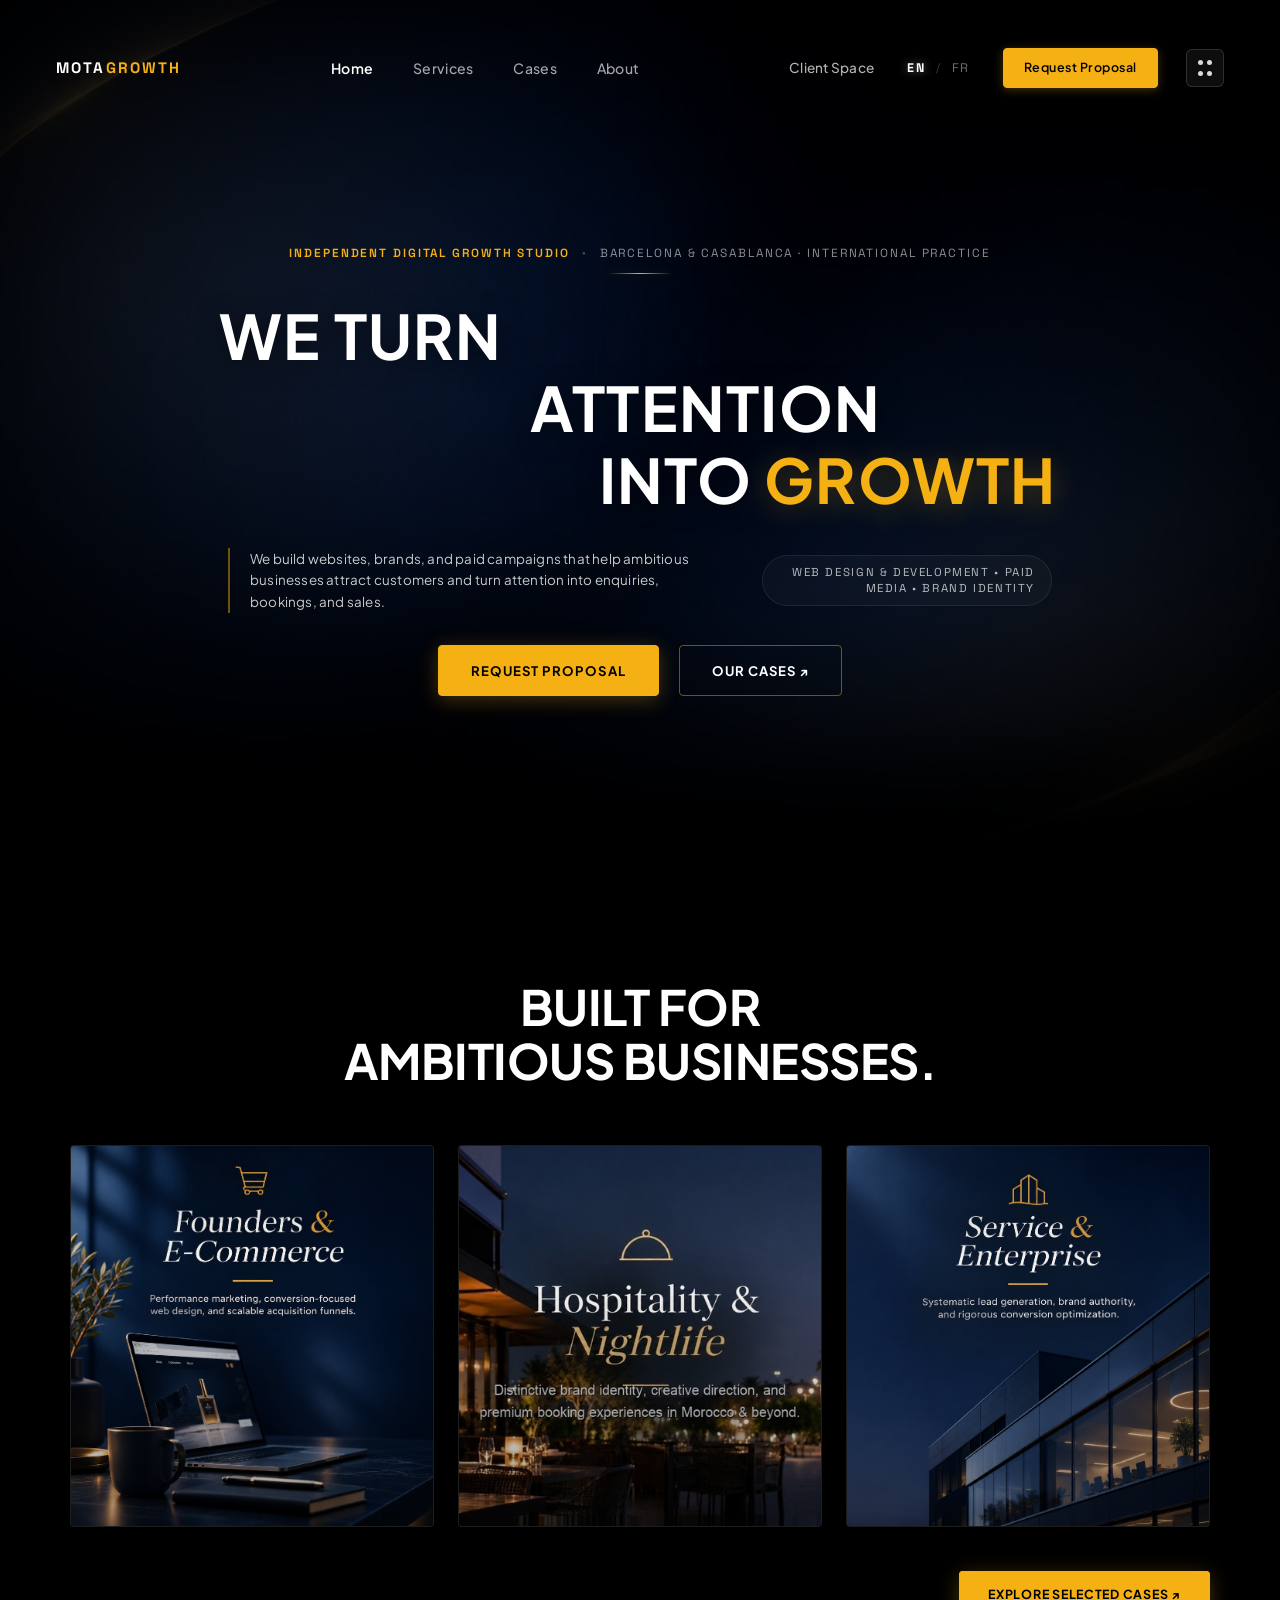
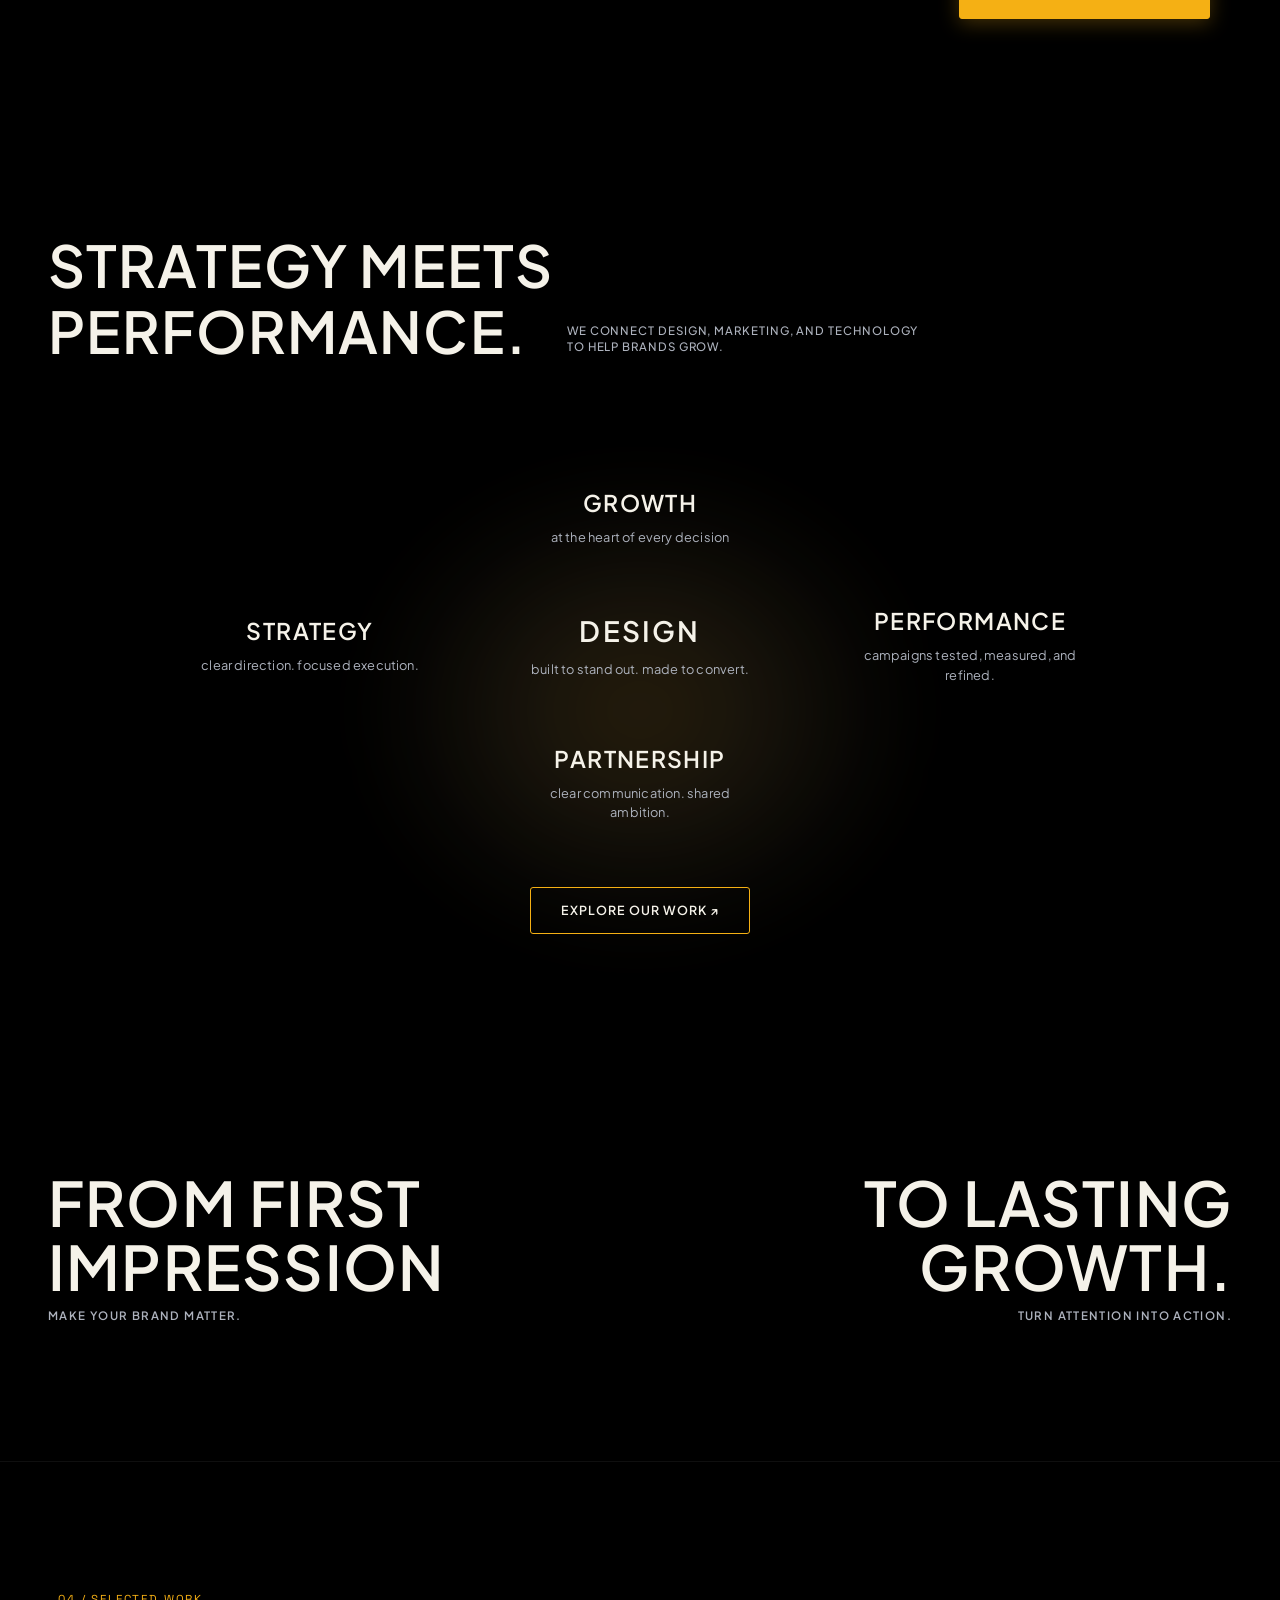
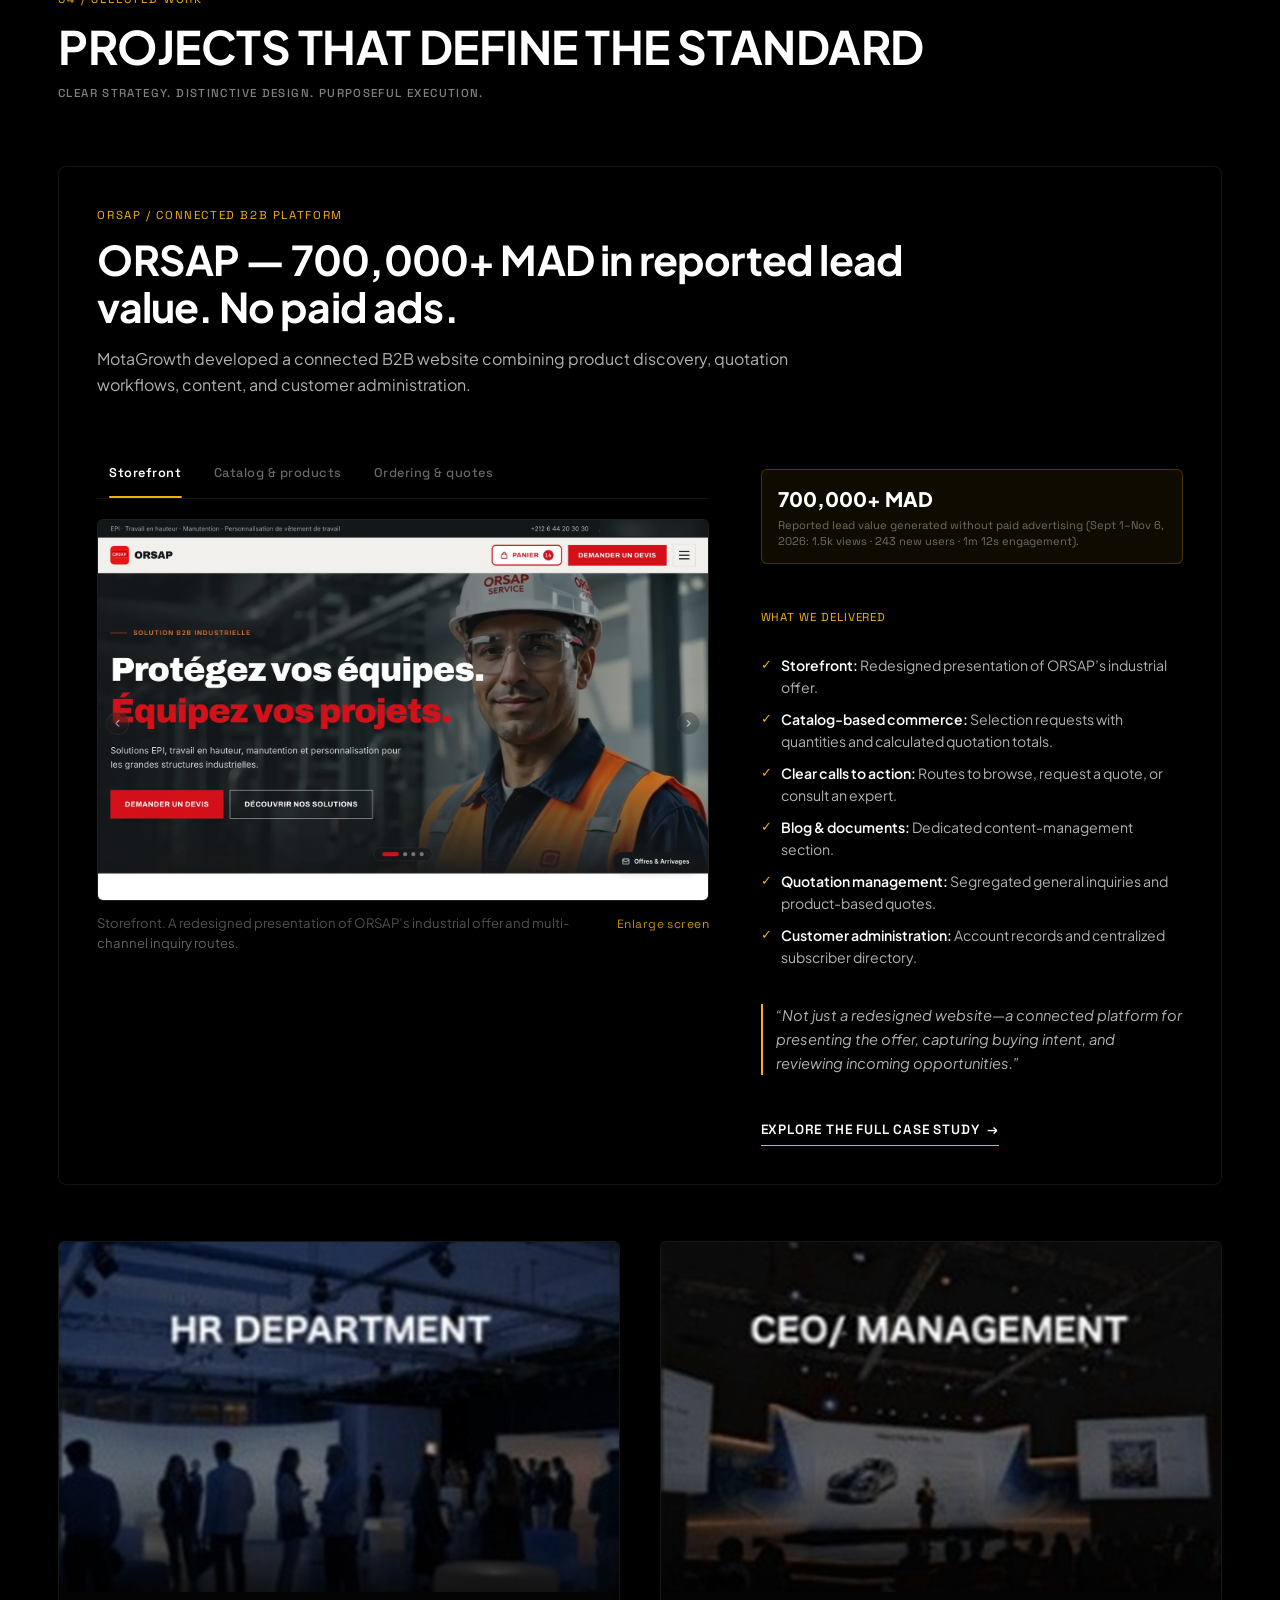
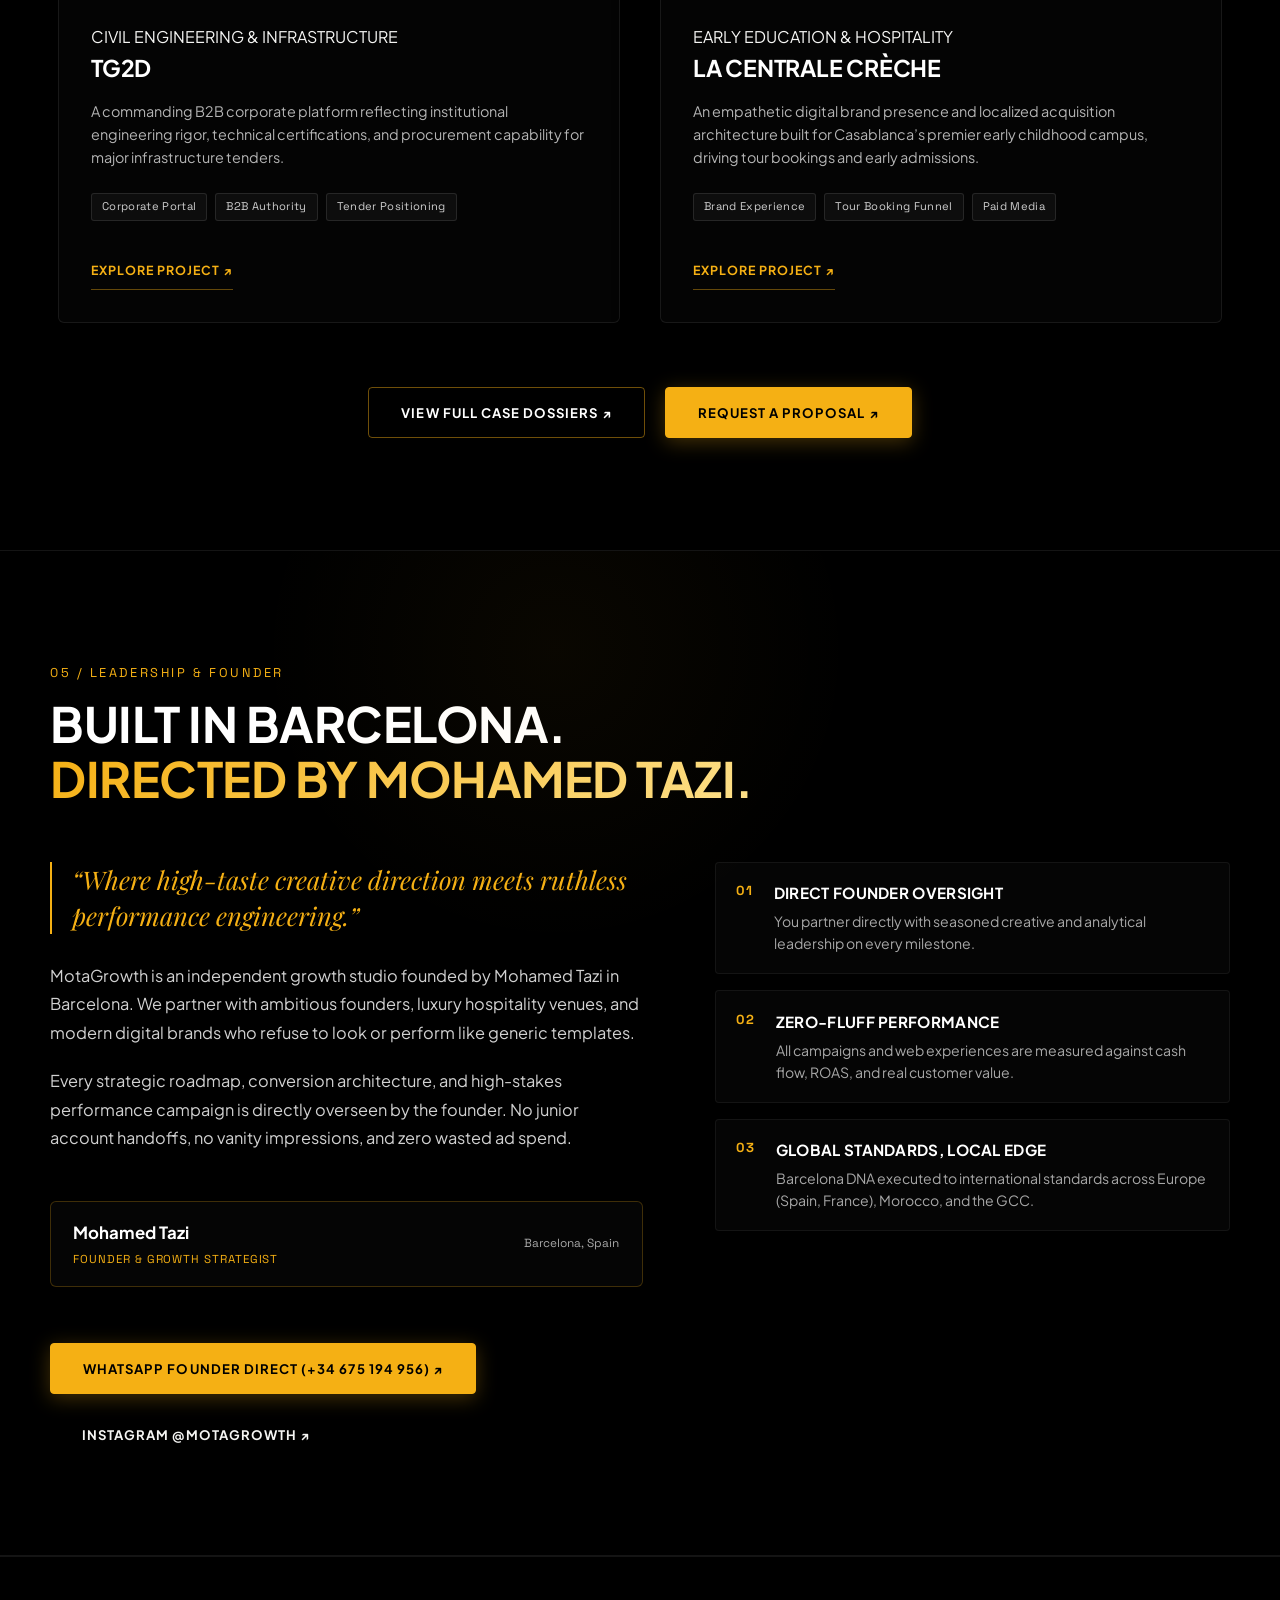
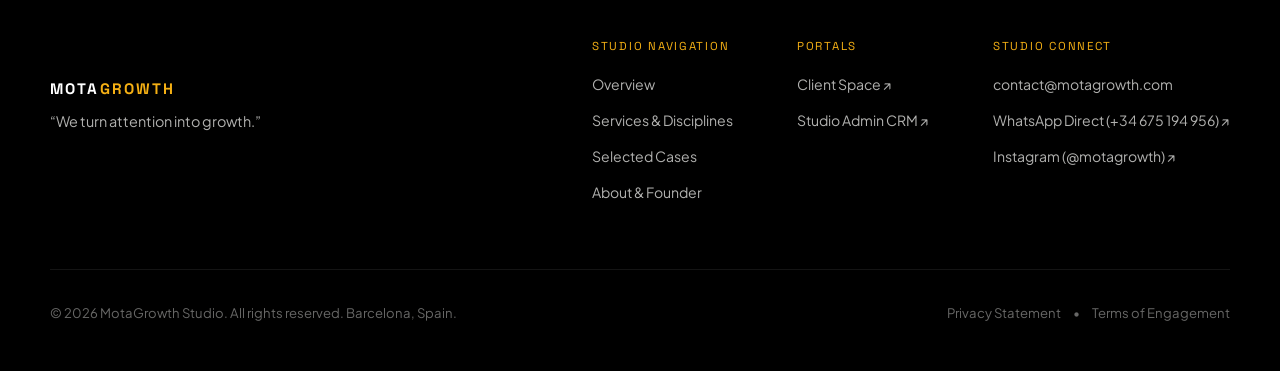
==== commit cc98a521: "Refine ORSAP showcase: remove credibility and multi-channel cards, display separated quotation workf" ====
--- a/index.html
+++ b/index.html
@@ -17,7 +17,7 @@
     href="https://fonts.googleapis.com/css2?family=Playfair+Display:ital,wght@0,400;0,500;0,600;1,400;1,500;1,600&family=Plus+Jakarta+Sans:wght@300;400;500;600;700&family=Space+Grotesk:wght@400;500;600&display=swap"
     rel="stylesheet">
 
-  <link rel="stylesheet" href="styles.css?v=4.4">
+  <link rel="stylesheet" href="styles.css?v=4.5">
   <script src="https://unpkg.com/lucide@latest"></script>
 </head>
 
@@ -372,12 +372,12 @@
                   data-src="assets/orsap/showcase/catalog.webp"
                   data-full="assets/orsap/showcase/catalog_full.webp"
                   data-alt="ORSAP B2B catalogue with search by reference code, department and product-family filters, and product cards showing stock status and HT/TTC prices"
-                  data-caption="Catalog-based commerce. Product-selection requests with quantities and calculated quotation totals.">Catalog &amp; quotes</button>
+                  data-caption="Catalog &amp; products. Product search by reference code, industrial taxonomy, and live inventory.">Catalog &amp; products</button>
                 <button type="button" role="tab" class="ocs-tab" id="ocs-tab-quotes" aria-controls="ocs-panel" aria-selected="false" tabindex="-1"
                   data-src="assets/orsap/showcase/quotes.webp"
                   data-full="assets/orsap/showcase/quotes_full.webp"
-                  data-alt="ORSAP client space with New quote, quote history, B2B cart and off-catalogue item request actions; account details redacted"
-                  data-caption="Quotation &amp; customer administration. Dedicated views for reviewing requests, accounts, and contact directories.">Accounts &amp; admin</button>
+                  data-alt="ORSAP Boutique &amp; Chiffrage Express: B2B quotation generator, custom product orders, and instant cart calculation"
+                  data-caption="Ordering &amp; quotes. Dedicated B2B express quotation and procurement workflow with direct off-catalogue additions and cart processing.">Ordering &amp; quotes</button>
               </div>
 
               <figure class="ocs-figure" id="ocs-panel" role="tabpanel" aria-labelledby="ocs-tab-storefront">
@@ -788,7 +788,7 @@
   <div class="studio-cursor-dot" id="cursor-dot" aria-hidden="true"></div>
   <div class="studio-cursor-ring" id="cursor-ring" aria-hidden="true"></div>
 
-  <script src="app.js?v=4.4"></script>
+  <script src="app.js?v=4.5"></script>
 </body>
 
 </html>
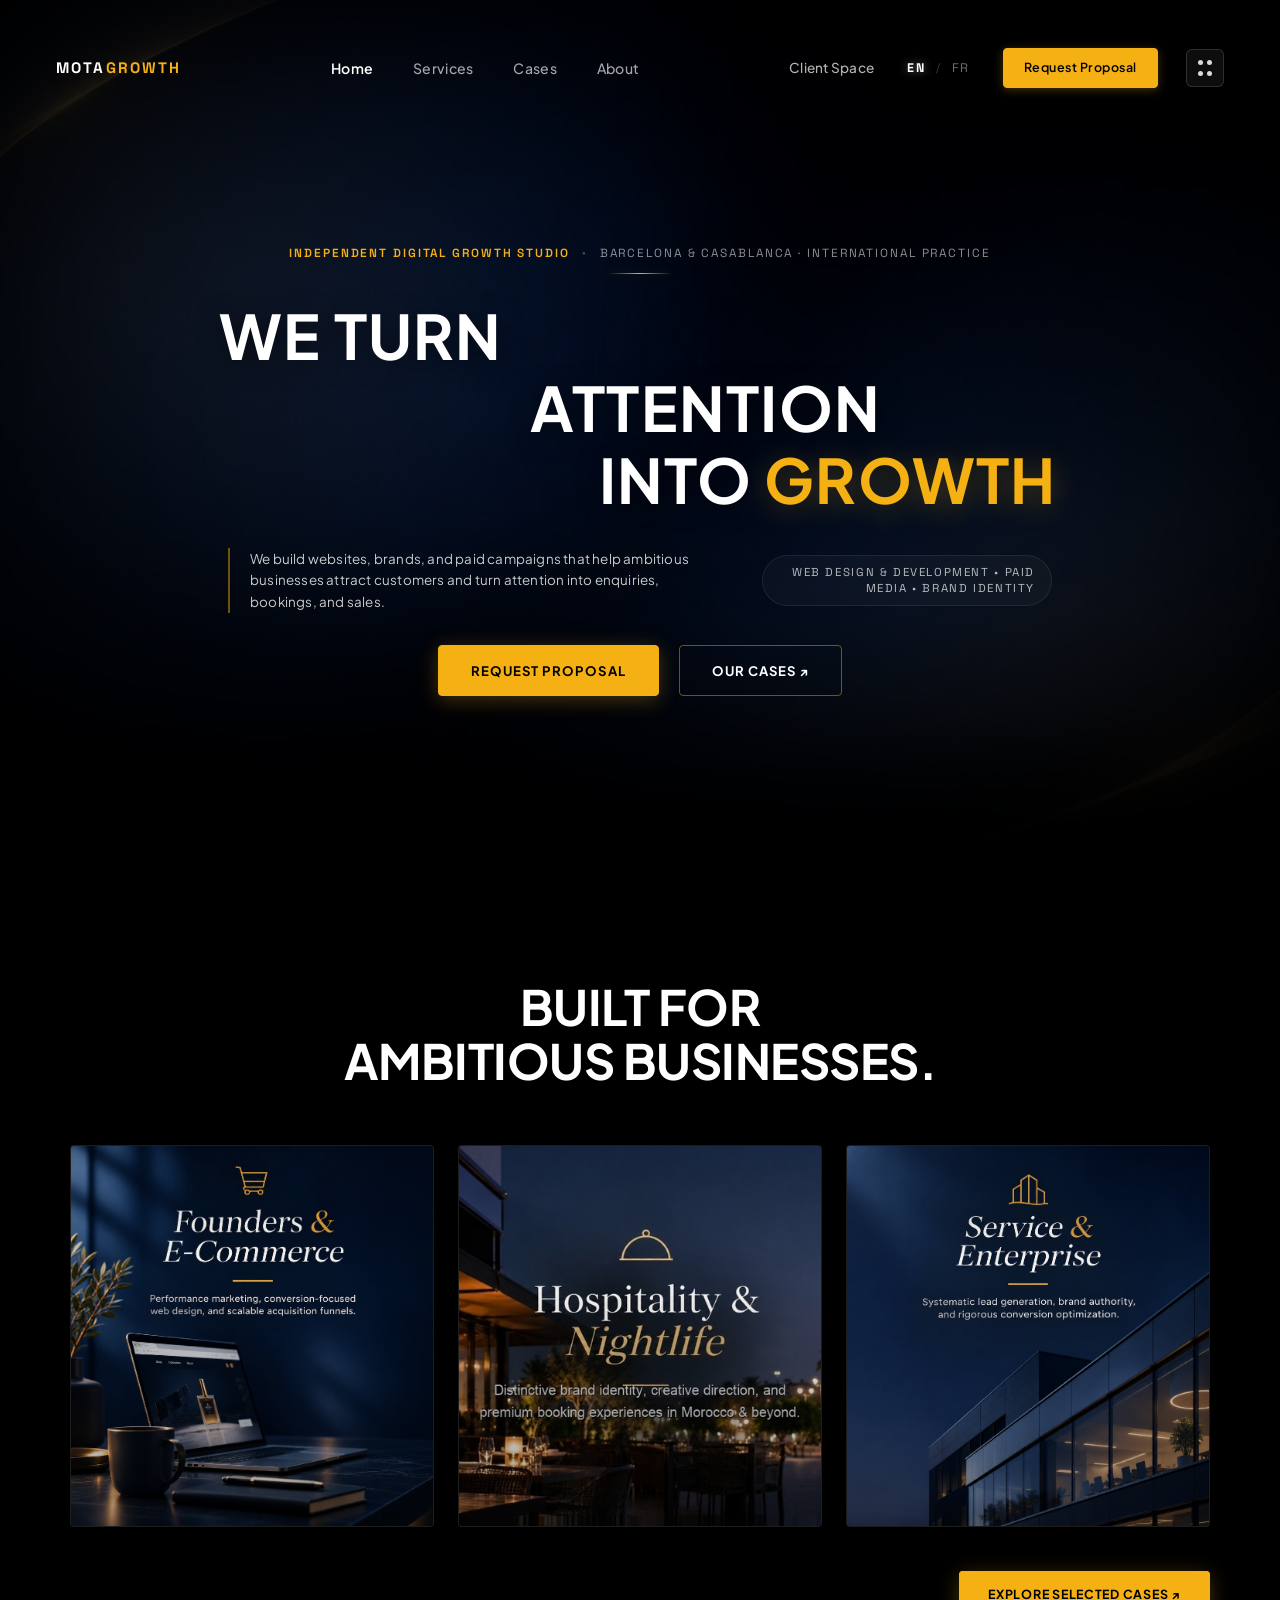
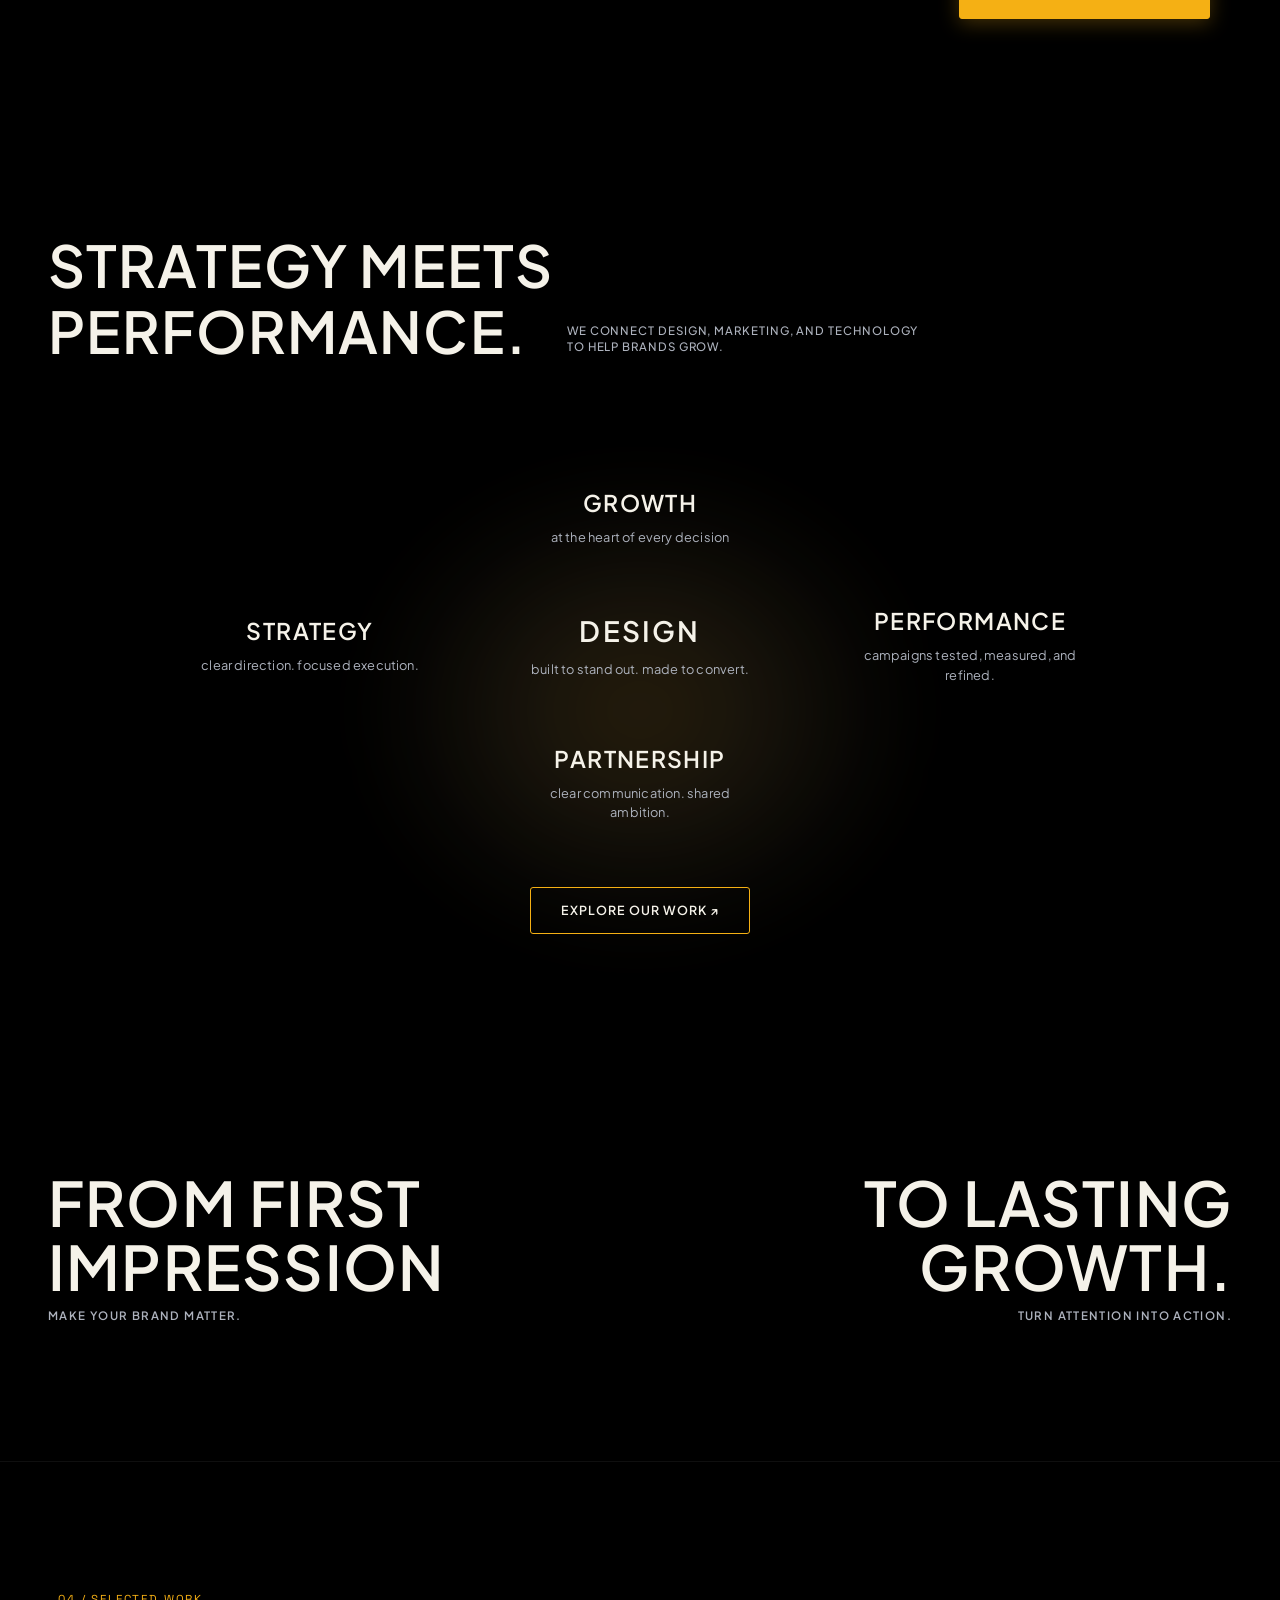
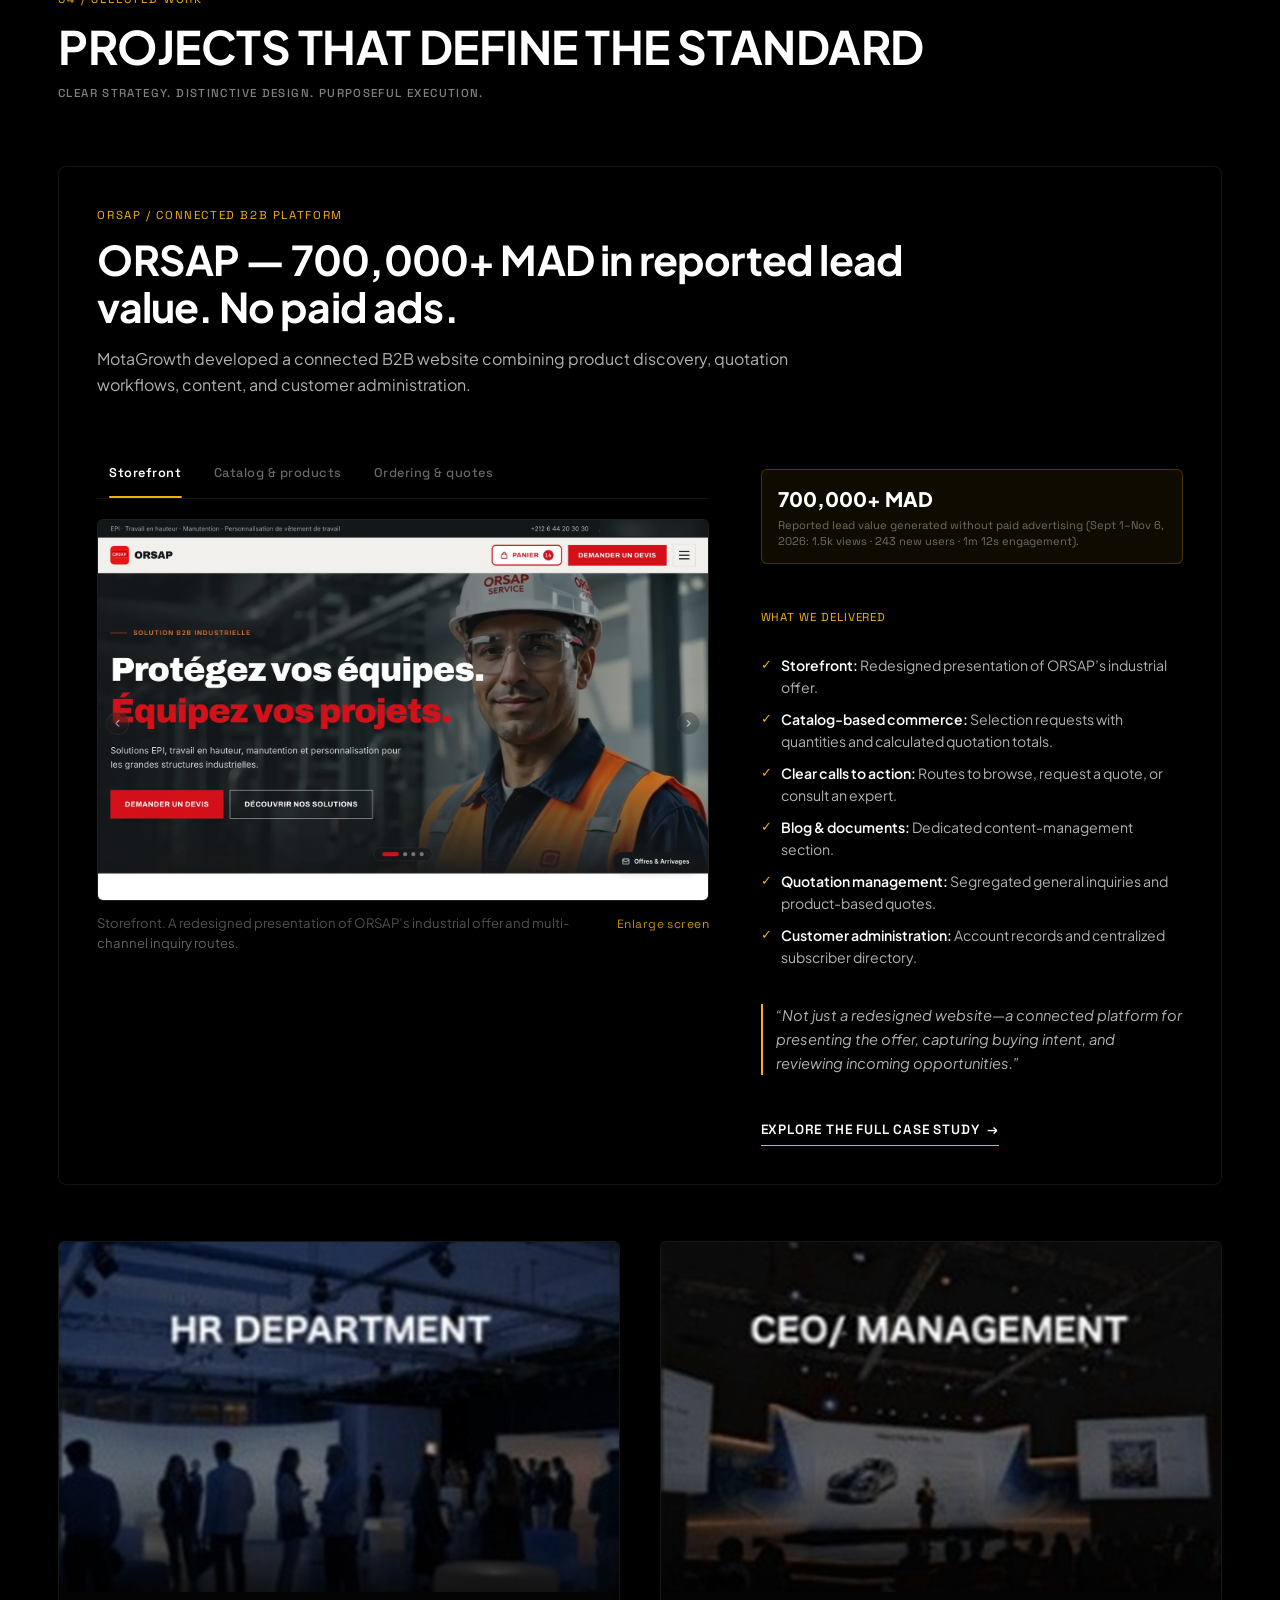
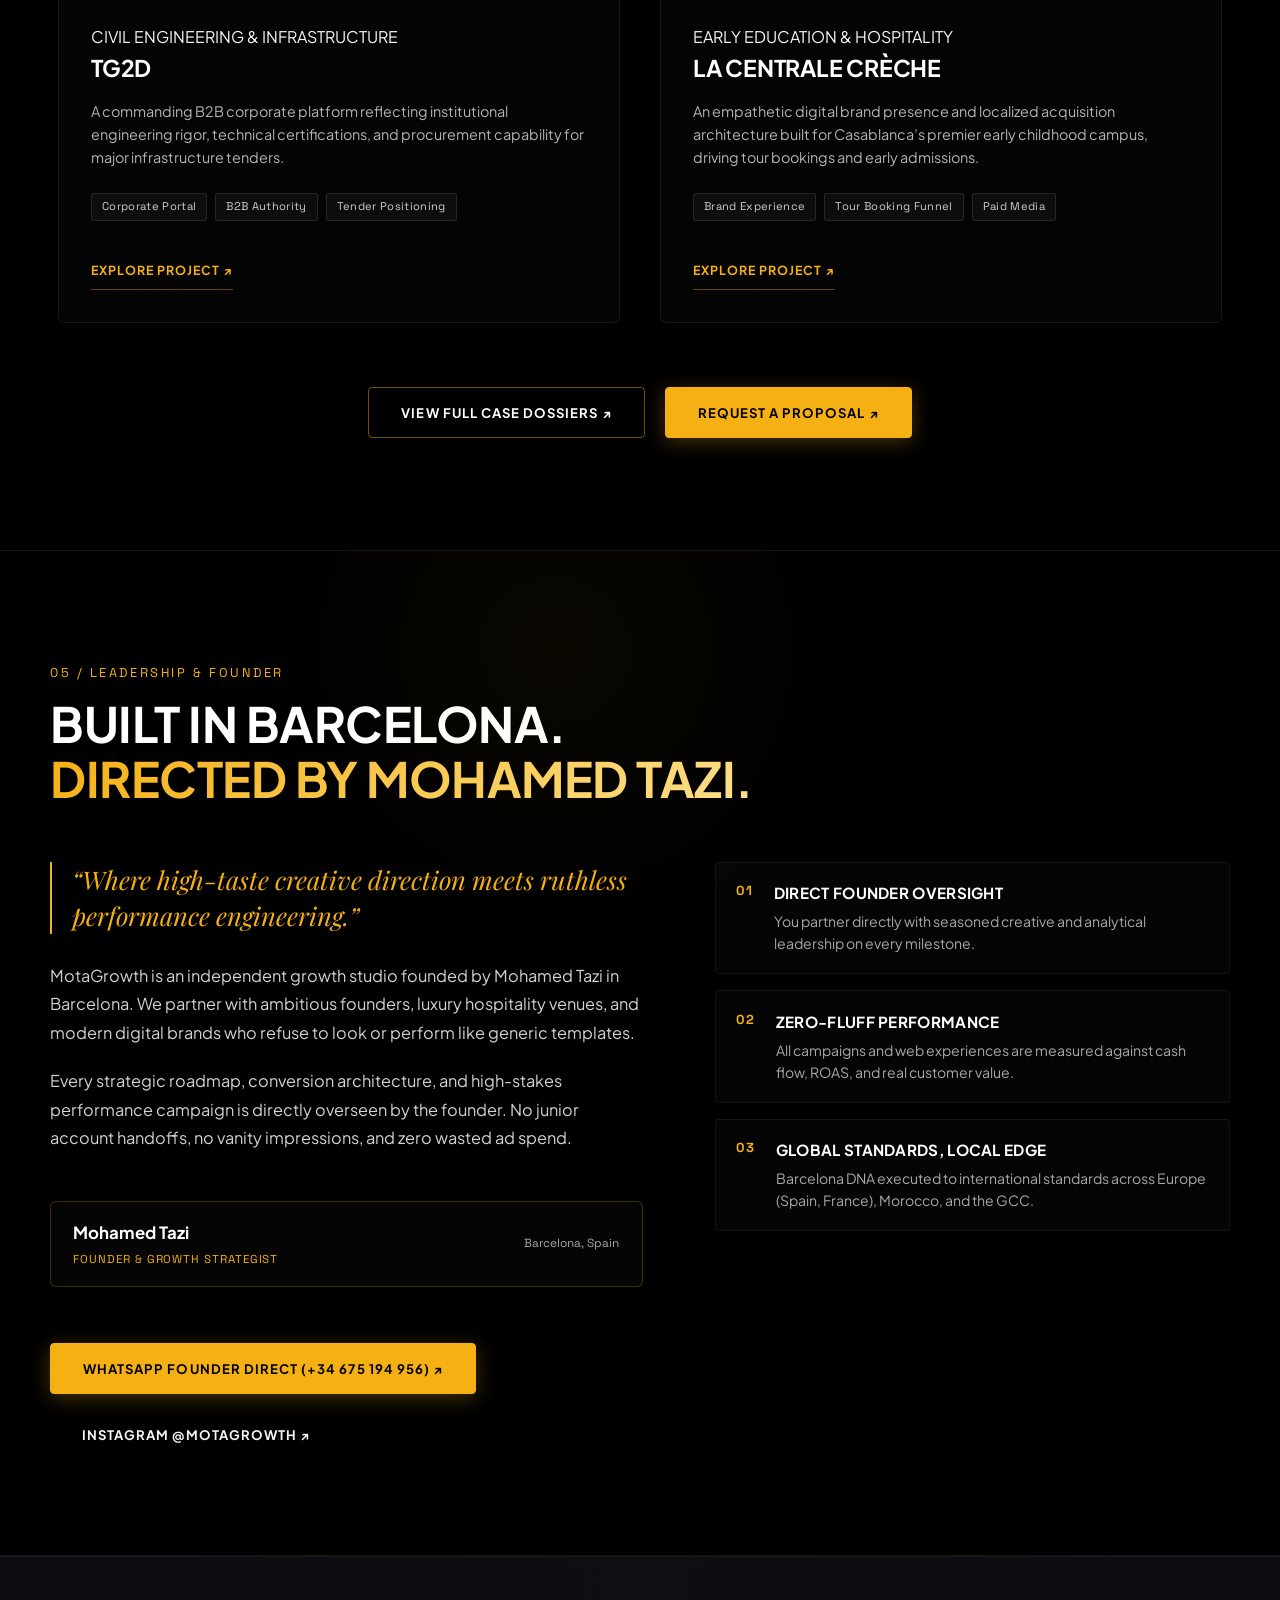
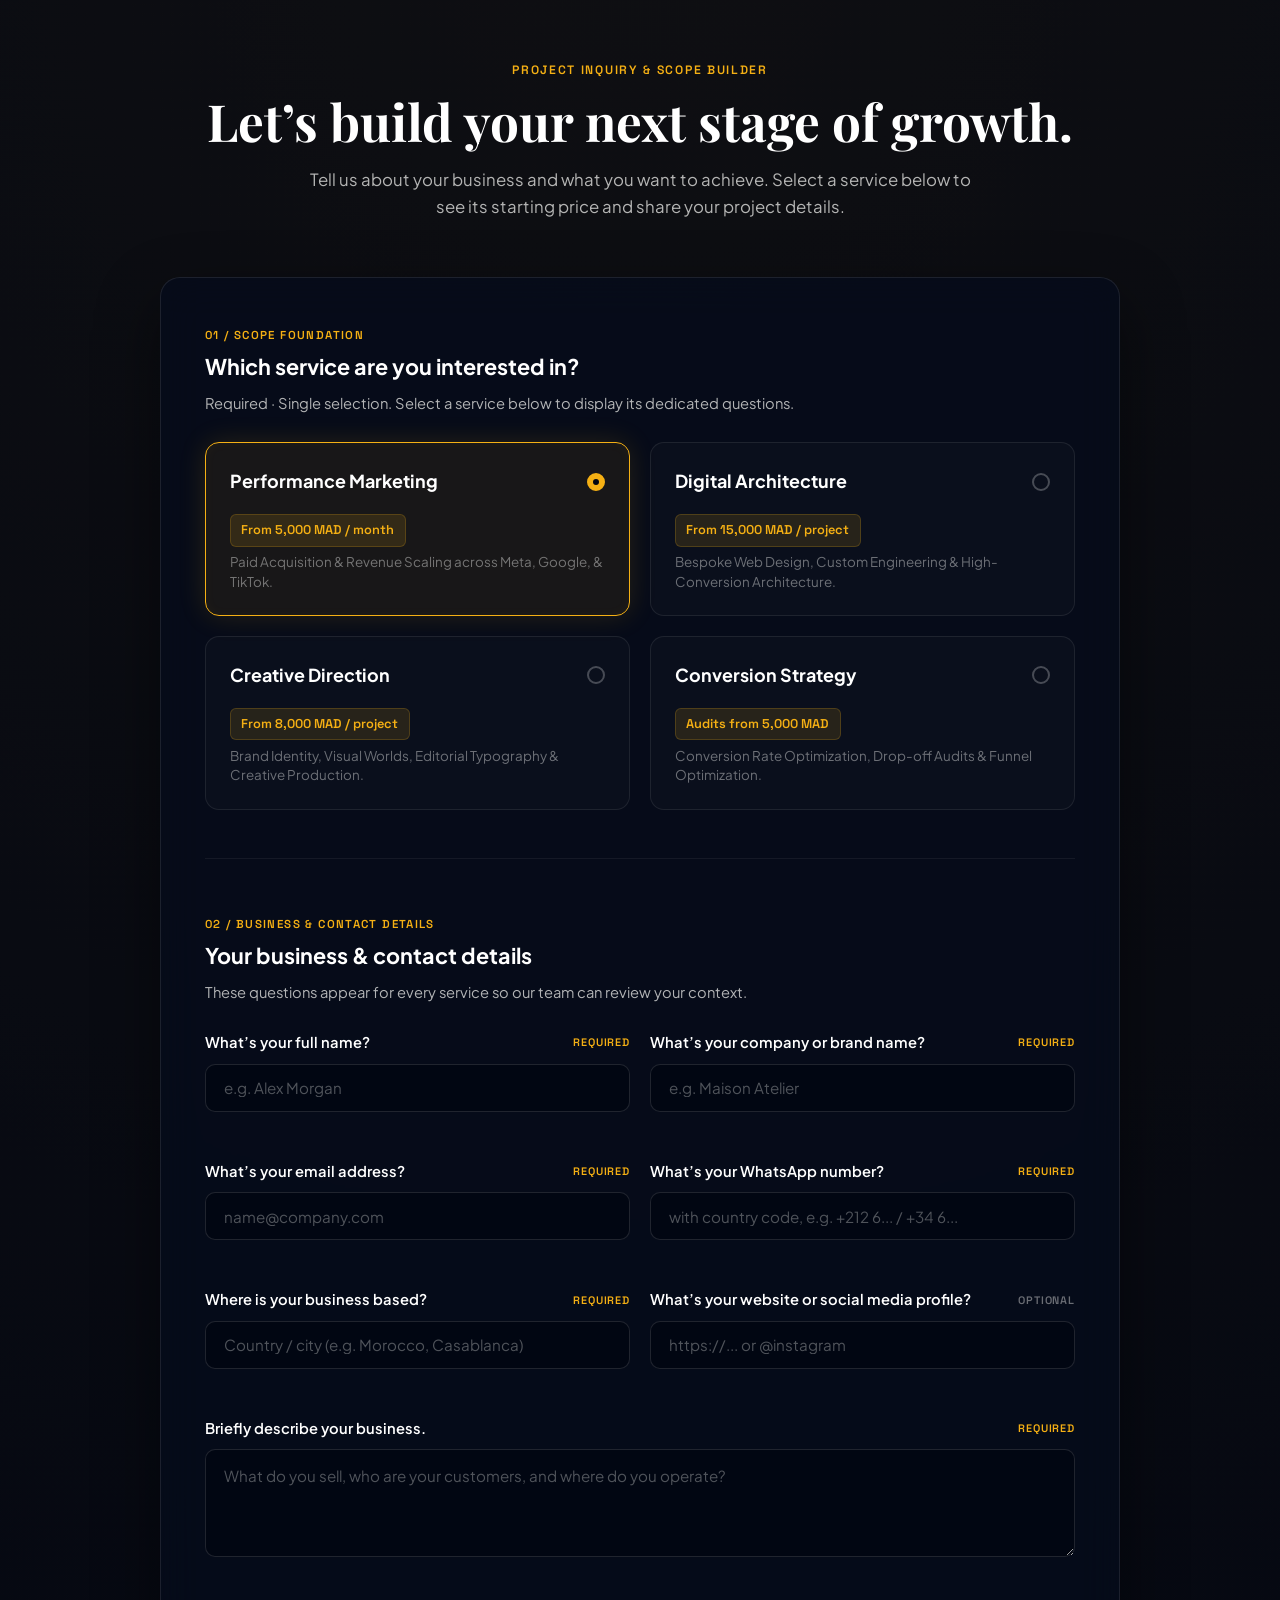
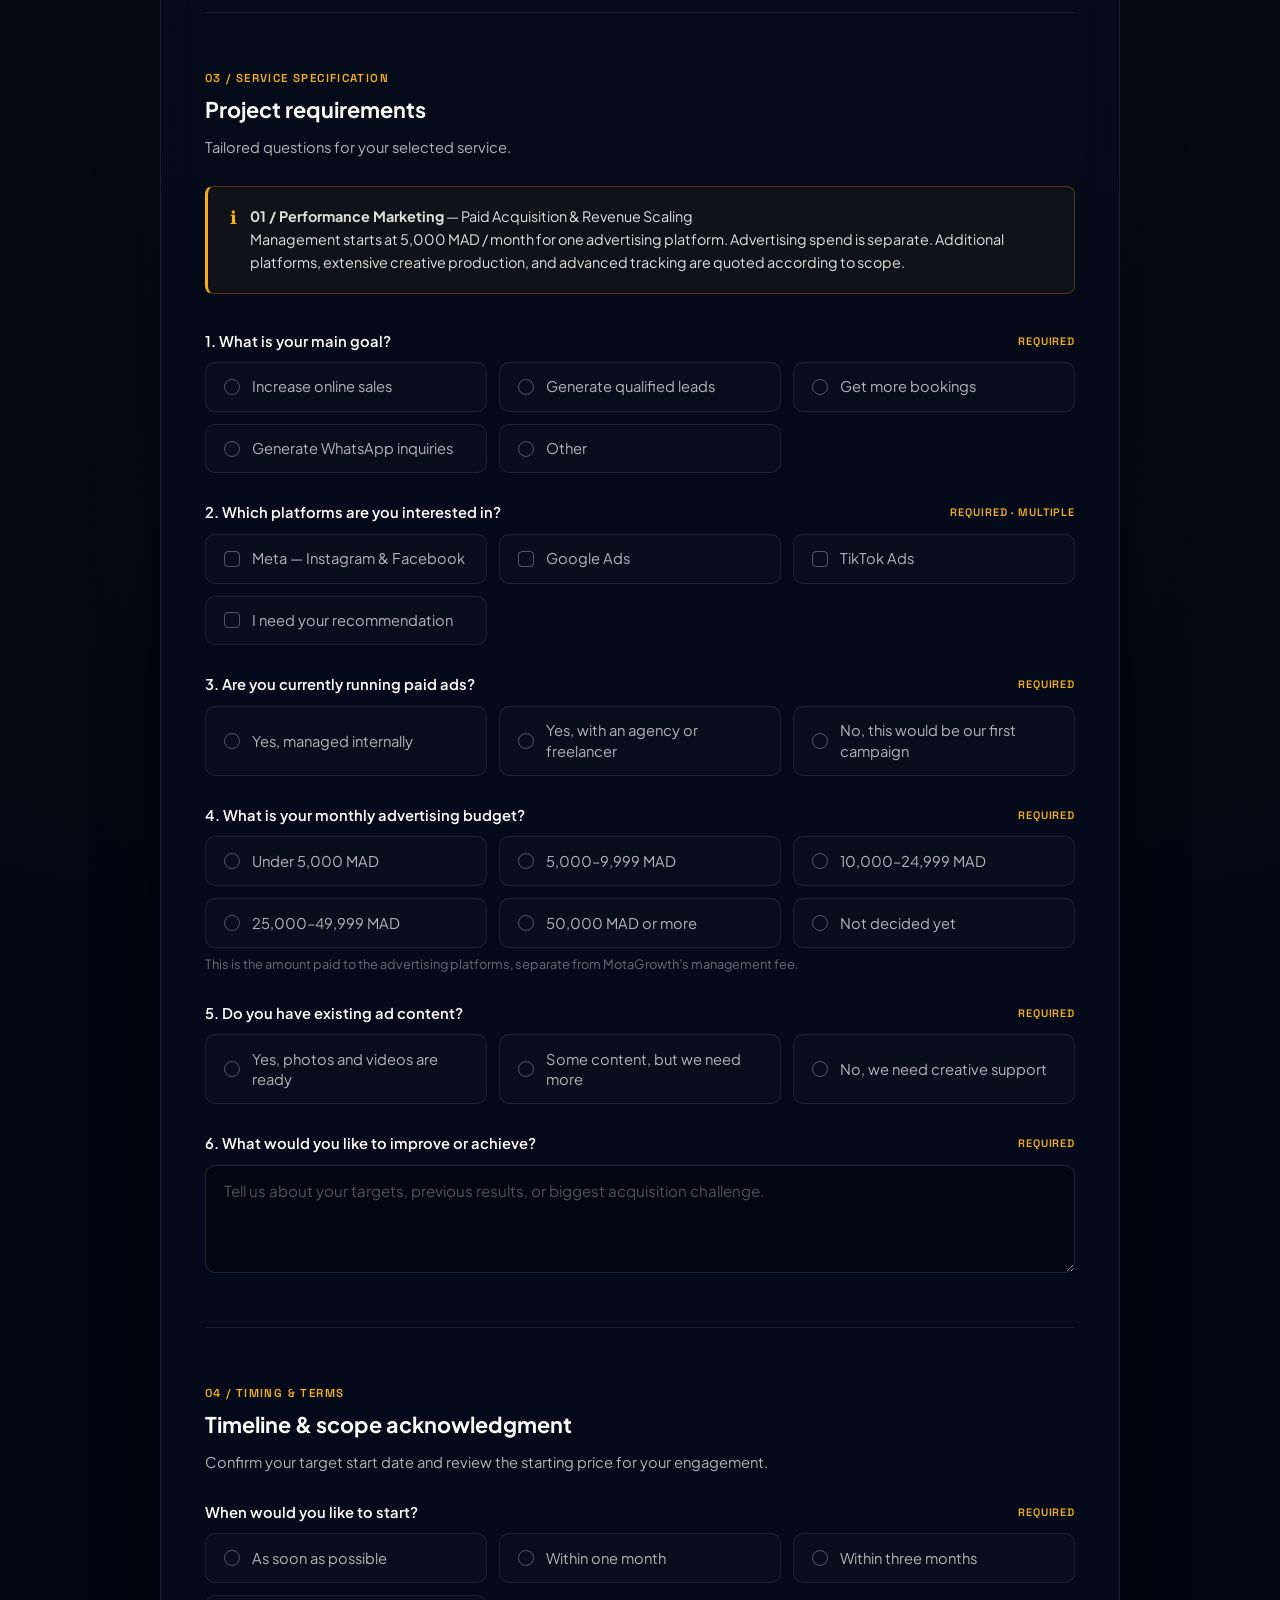
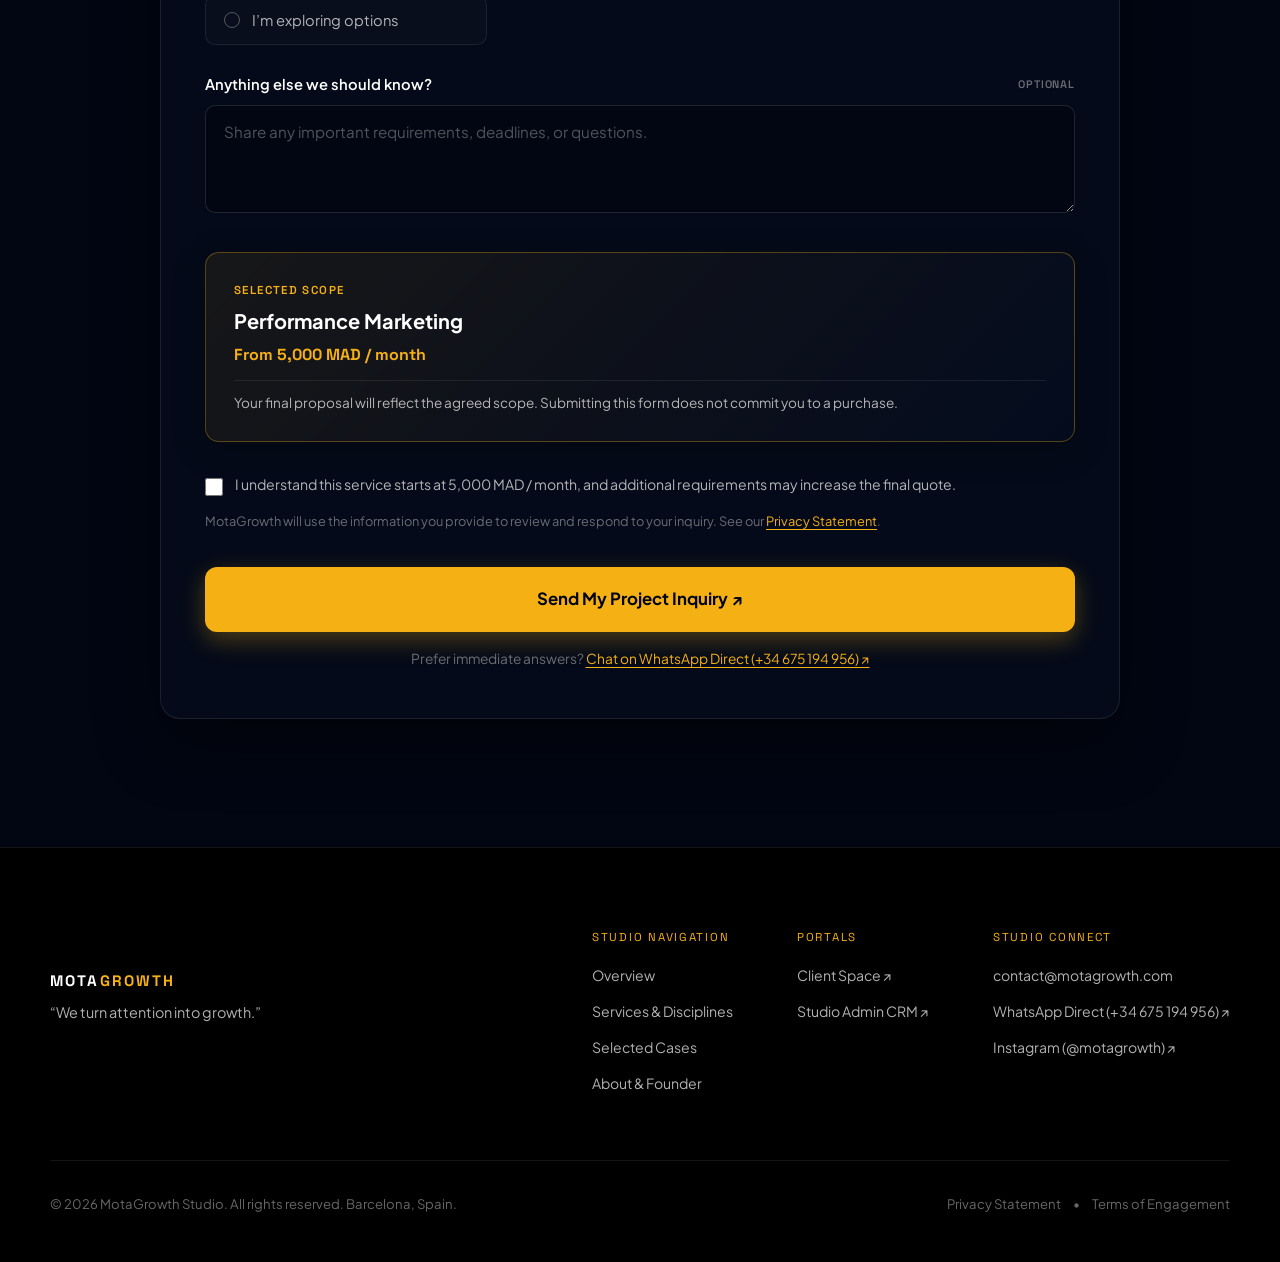
==== commit 772b56a6: "feat(questionnaire): implement multi-path project proposal questionnaire with starting prices and CR" ====
--- a/index.html
+++ b/index.html
@@ -17,7 +17,7 @@
     href="https://fonts.googleapis.com/css2?family=Playfair+Display:ital,wght@0,400;0,500;0,600;1,400;1,500;1,600&family=Plus+Jakarta+Sans:wght@300;400;500;600;700&family=Space+Grotesk:wght@400;500;600&display=swap"
     rel="stylesheet">
 
-  <link rel="stylesheet" href="styles.css?v=4.5">
+  <link rel="stylesheet" href="styles.css?v=4.6">
   <script src="https://unpkg.com/lucide@latest"></script>
 </head>
 
@@ -588,12 +588,609 @@
       </div>
     </section>
 
+    <!-- ========================================================================
+         STUDIO QUESTIONNAIRE & PROPOSAL BUILDER
+         ======================================================================== -->
+    <section class="studio-proposal-section" id="proposal" aria-labelledby="proposalTitle">
+      <div class="proposal-shell">
+
+        <header class="proposal-header">
+          <p class="proposal-kicker">Project Inquiry &amp; Scope Builder</p>
+          <h2 class="proposal-title" id="proposalTitle">Let’s build your next stage of growth.</h2>
+          <p class="proposal-subtitle">Tell us about your business and what you want to achieve. Select a service below to see its starting price and share your project details.</p>
+        </header>
+
+        <div class="proposal-card">
+
+          <!-- Active Questionnaire Form -->
+          <form id="projectInquiryForm" class="q-form" novalidate>
+
+            <!-- 1. Service Selection -->
+            <div class="q-section">
+              <p class="q-section-eyebrow">01 / Scope Foundation</p>
+              <h3 class="q-section-title">Which service are you interested in?</h3>
+              <p class="q-section-desc">Required · Single selection. Select a service below to display its dedicated questions.</p>
+
+              <div class="q-service-grid" role="radiogroup" aria-label="Which service are you interested in?">
+                
+                <!-- Service 01: Performance Marketing -->
+                <label class="q-service-card" data-service="performance-marketing">
+                  <input type="radio" name="selectedService" value="performance-marketing" required>
+                  <div class="q-card-head">
+                    <h4 class="q-service-title">Performance Marketing</h4>
+                    <span class="q-card-radio-indicator" aria-hidden="true"></span>
+                  </div>
+                  <span class="q-service-price">From 5,000 MAD / month</span>
+                  <p class="q-service-desc">Paid Acquisition &amp; Revenue Scaling across Meta, Google, &amp; TikTok.</p>
+                </label>
+
+                <!-- Service 02: Digital Architecture -->
+                <label class="q-service-card" data-service="digital-architecture">
+                  <input type="radio" name="selectedService" value="digital-architecture" required>
+                  <div class="q-card-head">
+                    <h4 class="q-service-title">Digital Architecture</h4>
+                    <span class="q-card-radio-indicator" aria-hidden="true"></span>
+                  </div>
+                  <span class="q-service-price">From 15,000 MAD / project</span>
+                  <p class="q-service-desc">Bespoke Web Design, Custom Engineering &amp; High-Conversion Architecture.</p>
+                </label>
+
+                <!-- Service 03: Creative Direction -->
+                <label class="q-service-card" data-service="creative-direction">
+                  <input type="radio" name="selectedService" value="creative-direction" required>
+                  <div class="q-card-head">
+                    <h4 class="q-service-title">Creative Direction</h4>
+                    <span class="q-card-radio-indicator" aria-hidden="true"></span>
+                  </div>
+                  <span class="q-service-price">From 8,000 MAD / project</span>
+                  <p class="q-service-desc">Brand Identity, Visual Worlds, Editorial Typography &amp; Creative Production.</p>
+                </label>
+
+                <!-- Service 04: Conversion Strategy -->
+                <label class="q-service-card" data-service="conversion-strategy">
+                  <input type="radio" name="selectedService" value="conversion-strategy" required>
+                  <div class="q-card-head">
+                    <h4 class="q-service-title">Conversion Strategy</h4>
+                    <span class="q-card-radio-indicator" aria-hidden="true"></span>
+                  </div>
+                  <span class="q-service-price">Audits from 5,000 MAD</span>
+                  <p class="q-service-desc">Conversion Rate Optimization, Drop-off Audits &amp; Funnel Optimization.</p>
+                </label>
+
+              </div>
+            </div>
+
+            <!-- 2. Business & Contact Details -->
+            <div class="q-section">
+              <p class="q-section-eyebrow">02 / Business &amp; Contact Details</p>
+              <h3 class="q-section-title">Your business &amp; contact details</h3>
+              <p class="q-section-desc">These questions appear for every service so our team can review your context.</p>
+
+              <div class="q-grid-2col">
+                <div class="q-field">
+                  <label for="qFullName" class="q-label">
+                    <span>What’s your full name?</span>
+                    <span class="q-badge q-badge-req">Required</span>
+                  </label>
+                  <input type="text" id="qFullName" name="fullName" class="q-input" placeholder="e.g. Alex Morgan" required autocomplete="name">
+                </div>
+
+                <div class="q-field">
+                  <label for="qCompanyName" class="q-label">
+                    <span>What’s your company or brand name?</span>
+                    <span class="q-badge q-badge-req">Required</span>
+                  </label>
+                  <input type="text" id="qCompanyName" name="companyName" class="q-input" placeholder="e.g. Maison Atelier" required autocomplete="organization">
+                </div>
+
+                <div class="q-field">
+                  <label for="qEmail" class="q-label">
+                    <span>What’s your email address?</span>
+                    <span class="q-badge q-badge-req">Required</span>
+                  </label>
+                  <input type="email" id="qEmail" name="email" class="q-input" placeholder="name@company.com" required autocomplete="email">
+                </div>
+
+                <div class="q-field">
+                  <label for="qPhone" class="q-label">
+                    <span>What’s your WhatsApp number?</span>
+                    <span class="q-badge q-badge-req">Required</span>
+                  </label>
+                  <input type="tel" id="qPhone" name="phone" class="q-input" placeholder="with country code, e.g. +212 6... / +34 6..." required autocomplete="tel">
+                </div>
+
+                <div class="q-field">
+                  <label for="qLocation" class="q-label">
+                    <span>Where is your business based?</span>
+                    <span class="q-badge q-badge-req">Required</span>
+                  </label>
+                  <input type="text" id="qLocation" name="location" class="q-input" placeholder="Country / city (e.g. Morocco, Casablanca)" required>
+                </div>
+
+                <div class="q-field">
+                  <label for="qWebsite" class="q-label">
+                    <span>What’s your website or social media profile?</span>
+                    <span class="q-badge q-badge-opt">Optional</span>
+                  </label>
+                  <input type="text" id="qWebsite" name="website" class="q-input" placeholder="https://... or @instagram">
+                </div>
+              </div>
+
+              <div class="q-field" style="margin-top: 1.25rem;">
+                <label for="qBizDesc" class="q-label">
+                  <span>Briefly describe your business.</span>
+                  <span class="q-badge q-badge-req">Required</span>
+                </label>
+                <textarea id="qBizDesc" name="businessDescription" class="q-textarea" placeholder="What do you sell, who are your customers, and where do you operate?" required></textarea>
+              </div>
+            </div>
+
+            <!-- 3. Service-Specific Questions -->
+            <div class="q-section" id="qServiceSpecificSection">
+              <p class="q-section-eyebrow">03 / Service Specification</p>
+              <h3 class="q-section-title" id="qServicePathTitle">Project requirements</h3>
+              <p class="q-section-desc" id="qServicePathSubtitle">Tailored questions for your selected service.</p>
+
+              <!-- Path 01: Performance Marketing -->
+              <div class="q-path" id="path-performance-marketing" data-path="performance-marketing">
+                <div class="q-path-notice">
+                  <span class="q-path-notice-icon">ℹ</span>
+                  <div>
+                    <strong>01 / Performance Marketing</strong> — Paid Acquisition &amp; Revenue Scaling<br>
+                    Management starts at 5,000 MAD / month for one advertising platform. Advertising spend is separate. Additional platforms, extensive creative production, and advanced tracking are quoted according to scope.
+                  </div>
+                </div>
+
+                <div class="q-field">
+                  <label class="q-label">
+                    <span>1. What is your main goal?</span>
+                    <span class="q-badge q-badge-req">Required</span>
+                  </label>
+                  <div class="q-choice-grid">
+                    <label class="q-choice-card"><input type="radio" name="pm_goal" value="Increase online sales"><span class="q-choice-dot"></span><span>Increase online sales</span></label>
+                    <label class="q-choice-card"><input type="radio" name="pm_goal" value="Generate qualified leads"><span class="q-choice-dot"></span><span>Generate qualified leads</span></label>
+                    <label class="q-choice-card"><input type="radio" name="pm_goal" value="Get more bookings"><span class="q-choice-dot"></span><span>Get more bookings</span></label>
+                    <label class="q-choice-card"><input type="radio" name="pm_goal" value="Generate WhatsApp inquiries"><span class="q-choice-dot"></span><span>Generate WhatsApp inquiries</span></label>
+                    <label class="q-choice-card"><input type="radio" name="pm_goal" value="Other"><span class="q-choice-dot"></span><span>Other</span></label>
+                  </div>
+                </div>
+
+                <div class="q-field">
+                  <label class="q-label">
+                    <span>2. Which platforms are you interested in?</span>
+                    <span class="q-badge q-badge-req">Required · Multiple</span>
+                  </label>
+                  <div class="q-choice-grid">
+                    <label class="q-choice-card"><input type="checkbox" name="pm_platforms" value="Meta — Instagram & Facebook"><span class="q-choice-box"></span><span>Meta — Instagram &amp; Facebook</span></label>
+                    <label class="q-choice-card"><input type="checkbox" name="pm_platforms" value="Google Ads"><span class="q-choice-box"></span><span>Google Ads</span></label>
+                    <label class="q-choice-card"><input type="checkbox" name="pm_platforms" value="TikTok Ads"><span class="q-choice-box"></span><span>TikTok Ads</span></label>
+                    <label class="q-choice-card"><input type="checkbox" name="pm_platforms" value="I need your recommendation"><span class="q-choice-box"></span><span>I need your recommendation</span></label>
+                  </div>
+                </div>
+
+                <div class="q-field">
+                  <label class="q-label">
+                    <span>3. Are you currently running paid ads?</span>
+                    <span class="q-badge q-badge-req">Required</span>
+                  </label>
+                  <div class="q-choice-grid">
+                    <label class="q-choice-card"><input type="radio" name="pm_running_ads" value="Yes, managed internally"><span class="q-choice-dot"></span><span>Yes, managed internally</span></label>
+                    <label class="q-choice-card"><input type="radio" name="pm_running_ads" value="Yes, with an agency or freelancer"><span class="q-choice-dot"></span><span>Yes, with an agency or freelancer</span></label>
+                    <label class="q-choice-card"><input type="radio" name="pm_running_ads" value="No, this would be our first campaign"><span class="q-choice-dot"></span><span>No, this would be our first campaign</span></label>
+                  </div>
+                </div>
+
+                <div class="q-field">
+                  <label class="q-label">
+                    <span>4. What is your monthly advertising budget?</span>
+                    <span class="q-badge q-badge-req">Required</span>
+                  </label>
+                  <div class="q-choice-grid">
+                    <label class="q-choice-card"><input type="radio" name="pm_budget" value="Under 5,000 MAD"><span class="q-choice-dot"></span><span>Under 5,000 MAD</span></label>
+                    <label class="q-choice-card"><input type="radio" name="pm_budget" value="5,000–9,999 MAD"><span class="q-choice-dot"></span><span>5,000–9,999 MAD</span></label>
+                    <label class="q-choice-card"><input type="radio" name="pm_budget" value="10,000–24,999 MAD"><span class="q-choice-dot"></span><span>10,000–24,999 MAD</span></label>
+                    <label class="q-choice-card"><input type="radio" name="pm_budget" value="25,000–49,999 MAD"><span class="q-choice-dot"></span><span>25,000–49,999 MAD</span></label>
+                    <label class="q-choice-card"><input type="radio" name="pm_budget" value="50,000 MAD or more"><span class="q-choice-dot"></span><span>50,000 MAD or more</span></label>
+                    <label class="q-choice-card"><input type="radio" name="pm_budget" value="Not decided yet"><span class="q-choice-dot"></span><span>Not decided yet</span></label>
+                  </div>
+                  <p class="q-helper-text">This is the amount paid to the advertising platforms, separate from MotaGrowth’s management fee.</p>
+                </div>
+
+                <div class="q-field">
+                  <label class="q-label">
+                    <span>5. Do you have existing ad content?</span>
+                    <span class="q-badge q-badge-req">Required</span>
+                  </label>
+                  <div class="q-choice-grid">
+                    <label class="q-choice-card"><input type="radio" name="pm_content" value="Yes, photos and videos are ready"><span class="q-choice-dot"></span><span>Yes, photos and videos are ready</span></label>
+                    <label class="q-choice-card"><input type="radio" name="pm_content" value="Some content, but we need more"><span class="q-choice-dot"></span><span>Some content, but we need more</span></label>
+                    <label class="q-choice-card"><input type="radio" name="pm_content" value="No, we need creative support"><span class="q-choice-dot"></span><span>No, we need creative support</span></label>
+                  </div>
+                </div>
+
+                <div class="q-field">
+                  <label for="pm_improvements" class="q-label">
+                    <span>6. What would you like to improve or achieve?</span>
+                    <span class="q-badge q-badge-req">Required</span>
+                  </label>
+                  <textarea id="pm_improvements" name="pm_improvements" class="q-textarea" placeholder="Tell us about your targets, previous results, or biggest acquisition challenge."></textarea>
+                </div>
+              </div>
+
+              <!-- Path 02: Digital Architecture -->
+              <div class="q-path" id="path-digital-architecture" data-path="digital-architecture">
+                <div class="q-path-notice">
+                  <span class="q-path-notice-icon">ℹ</span>
+                  <div>
+                    <strong>02 / Digital Architecture</strong> — Bespoke Web Design &amp; Development<br>
+                    Projects start at 15,000 MAD for a bespoke showcase website of up to 5 pages. E-commerce, advanced animation, custom integrations, hosting, and maintenance are quoted separately.
+                  </div>
+                </div>
+
+                <div class="q-field">
+                  <label class="q-label">
+                    <span>1. What are you looking to build?</span>
+                    <span class="q-badge q-badge-req">Required</span>
+                  </label>
+                  <div class="q-choice-grid">
+                    <label class="q-choice-card"><input type="radio" name="da_build_type" value="A new business website"><span class="q-choice-dot"></span><span>A new business website</span></label>
+                    <label class="q-choice-card"><input type="radio" name="da_build_type" value="A redesign of an existing website"><span class="q-choice-dot"></span><span>A redesign of an existing website</span></label>
+                    <label class="q-choice-card"><input type="radio" name="da_build_type" value="A landing page"><span class="q-choice-dot"></span><span>A landing page</span></label>
+                    <label class="q-choice-card"><input type="radio" name="da_build_type" value="An e-commerce website"><span class="q-choice-dot"></span><span>An e-commerce website</span></label>
+                    <label class="q-choice-card"><input type="radio" name="da_build_type" value="A custom platform or more complex project"><span class="q-choice-dot"></span><span>A custom platform or more complex project</span></label>
+                  </div>
+                </div>
+
+                <div class="q-field">
+                  <label class="q-label">
+                    <span>2. What should the website help your business achieve?</span>
+                    <span class="q-badge q-badge-req">Required · Multiple</span>
+                  </label>
+                  <div class="q-choice-grid">
+                    <label class="q-choice-card"><input type="checkbox" name="da_goals" value="Generate inquiries"><span class="q-choice-box"></span><span>Generate inquiries</span></label>
+                    <label class="q-choice-card"><input type="checkbox" name="da_goals" value="Sell products"><span class="q-choice-box"></span><span>Sell products</span></label>
+                    <label class="q-choice-card"><input type="checkbox" name="da_goals" value="Drive bookings"><span class="q-choice-box"></span><span>Drive bookings</span></label>
+                    <label class="q-choice-card"><input type="checkbox" name="da_goals" value="Present our brand and services"><span class="q-choice-box"></span><span>Present our brand and services</span></label>
+                    <label class="q-choice-card"><input type="checkbox" name="da_goals" value="Showcase projects or a portfolio"><span class="q-choice-box"></span><span>Showcase projects or a portfolio</span></label>
+                    <label class="q-choice-card"><input type="checkbox" name="da_goals" value="Other"><span class="q-choice-box"></span><span>Other</span></label>
+                  </div>
+                </div>
+
+                <div class="q-field">
+                  <label class="q-label">
+                    <span>3. Approximately how many pages do you need?</span>
+                    <span class="q-badge q-badge-req">Required</span>
+                  </label>
+                  <div class="q-choice-grid">
+                    <label class="q-choice-card"><input type="radio" name="da_pages" value="1–5 pages"><span class="q-choice-dot"></span><span>1–5 pages</span></label>
+                    <label class="q-choice-card"><input type="radio" name="da_pages" value="6–10 pages"><span class="q-choice-dot"></span><span>6–10 pages</span></label>
+                    <label class="q-choice-card"><input type="radio" name="da_pages" value="More than 10 pages"><span class="q-choice-dot"></span><span>More than 10 pages</span></label>
+                    <label class="q-choice-card"><input type="radio" name="da_pages" value="I need guidance"><span class="q-choice-dot"></span><span>I need guidance</span></label>
+                  </div>
+                </div>
+
+                <div class="q-field">
+                  <label class="q-label">
+                    <span>4. Which features do you need?</span>
+                    <span class="q-badge q-badge-req">Required · Multiple</span>
+                  </label>
+                  <div class="q-choice-grid">
+                    <label class="q-choice-card"><input type="checkbox" name="da_features" value="Contact form / WhatsApp integration"><span class="q-choice-box"></span><span>Contact form / WhatsApp integration</span></label>
+                    <label class="q-choice-card"><input type="checkbox" name="da_features" value="Booking system"><span class="q-choice-box"></span><span>Booking system</span></label>
+                    <label class="q-choice-card"><input type="checkbox" name="da_features" value="Product catalogue"><span class="q-choice-box"></span><span>Product catalogue</span></label>
+                    <label class="q-choice-card"><input type="checkbox" name="da_features" value="Online payments"><span class="q-choice-box"></span><span>Online payments</span></label>
+                    <label class="q-choice-card"><input type="checkbox" name="da_features" value="Multiple languages"><span class="q-choice-box"></span><span>Multiple languages</span></label>
+                    <label class="q-choice-card"><input type="checkbox" name="da_features" value="Blog or editable content"><span class="q-choice-box"></span><span>Blog or editable content</span></label>
+                    <label class="q-choice-card"><input type="checkbox" name="da_features" value="Custom animations or 3D"><span class="q-choice-box"></span><span>Custom animations or 3D</span></label>
+                    <label class="q-choice-card"><input type="checkbox" name="da_features" value="CRM or other integrations"><span class="q-choice-box"></span><span>CRM or other integrations</span></label>
+                    <label class="q-choice-card"><input type="checkbox" name="da_features" value="Not sure yet"><span class="q-choice-box"></span><span>Not sure yet</span></label>
+                  </div>
+                </div>
+
+                <div class="q-field">
+                  <label class="q-label">
+                    <span>5. What materials do you already have?</span>
+                    <span class="q-badge q-badge-req">Required · Multiple</span>
+                  </label>
+                  <div class="q-choice-grid">
+                    <label class="q-choice-card"><input type="checkbox" name="da_materials" value="Logo and brand guidelines"><span class="q-choice-box"></span><span>Logo and brand guidelines</span></label>
+                    <label class="q-choice-card"><input type="checkbox" name="da_materials" value="Website text"><span class="q-choice-box"></span><span>Website text</span></label>
+                    <label class="q-choice-card"><input type="checkbox" name="da_materials" value="Professional photos or videos"><span class="q-choice-box"></span><span>Professional photos or videos</span></label>
+                    <label class="q-choice-card"><input type="checkbox" name="da_materials" value="Domain and hosting"><span class="q-choice-box"></span><span>Domain and hosting</span></label>
+                    <label class="q-choice-card"><input type="checkbox" name="da_materials" value="We need help with everything"><span class="q-choice-box"></span><span>We need help with everything</span></label>
+                  </div>
+                </div>
+
+                <div class="q-field">
+                  <label for="da_examples" class="q-label">
+                    <span>6. Share up to three websites you like.</span>
+                    <span class="q-badge q-badge-opt">Optional</span>
+                  </label>
+                  <textarea id="da_examples" name="da_examples" class="q-textarea" placeholder="Paste the links and tell us what you like about them."></textarea>
+                </div>
+
+                <div class="q-field">
+                  <label for="da_notes" class="q-label">
+                    <span>7. Tell us anything else we should know about the project.</span>
+                    <span class="q-badge q-badge-opt">Optional</span>
+                  </label>
+                  <textarea id="da_notes" name="da_notes" class="q-textarea" placeholder="Specific technical requirements, deadlines, or integrations."></textarea>
+                </div>
+              </div>
+
+              <!-- Path 03: Creative Direction -->
+              <div class="q-path" id="path-creative-direction" data-path="creative-direction">
+                <div class="q-path-notice">
+                  <span class="q-path-notice-icon">ℹ</span>
+                  <div>
+                    <strong>03 / Creative Direction</strong> — Brand Identity &amp; Visual Worlds<br>
+                    Projects start at 8,000 MAD for a core visual identity: logo system, color palette, typography, and concise brand guidelines. Photography, video production, packaging, and additional collateral are quoted separately.
+                  </div>
+                </div>
+
+                <div class="q-field">
+                  <label class="q-label">
+                    <span>1. What stage is your brand at?</span>
+                    <span class="q-badge q-badge-req">Required</span>
+                  </label>
+                  <div class="q-choice-grid">
+                    <label class="q-choice-card"><input type="radio" name="cd_stage" value="Launching a new brand"><span class="q-choice-dot"></span><span>Launching a new brand</span></label>
+                    <label class="q-choice-card"><input type="radio" name="cd_stage" value="Refreshing an existing identity"><span class="q-choice-dot"></span><span>Refreshing an existing identity</span></label>
+                    <label class="q-choice-card"><input type="radio" name="cd_stage" value="Full rebrand"><span class="q-choice-dot"></span><span>Full rebrand</span></label>
+                    <label class="q-choice-card"><input type="radio" name="cd_stage" value="Expanding an existing visual identity"><span class="q-choice-dot"></span><span>Expanding an existing visual identity</span></label>
+                  </div>
+                </div>
+
+                <div class="q-field">
+                  <label for="cd_customer" class="q-label">
+                    <span>2. Who is your ideal customer?</span>
+                    <span class="q-badge q-badge-req">Required</span>
+                  </label>
+                  <textarea id="cd_customer" name="cd_customer" class="q-textarea" placeholder="Describe the people you want to attract and what matters to them."></textarea>
+                </div>
+
+                <div class="q-field">
+                  <label class="q-label">
+                    <span>3. What do you need us to create?</span>
+                    <span class="q-badge q-badge-req">Required · Multiple</span>
+                  </label>
+                  <div class="q-choice-grid">
+                    <label class="q-choice-card"><input type="checkbox" name="cd_deliverables" value="Logo and core visual identity"><span class="q-choice-box"></span><span>Logo and core visual identity</span></label>
+                    <label class="q-choice-card"><input type="checkbox" name="cd_deliverables" value="Brand guidelines"><span class="q-choice-box"></span><span>Brand guidelines</span></label>
+                    <label class="q-choice-card"><input type="checkbox" name="cd_deliverables" value="Social media and digital assets"><span class="q-choice-box"></span><span>Social media and digital assets</span></label>
+                    <label class="q-choice-card"><input type="checkbox" name="cd_deliverables" value="Packaging"><span class="q-choice-box"></span><span>Packaging</span></label>
+                    <label class="q-choice-card"><input type="checkbox" name="cd_deliverables" value="Menus, print, or hospitality collateral"><span class="q-choice-box"></span><span>Menus, print, or hospitality collateral</span></label>
+                    <label class="q-choice-card"><input type="checkbox" name="cd_deliverables" value="Photography or video creative direction"><span class="q-choice-box"></span><span>Photography or video creative direction</span></label>
+                    <label class="q-choice-card"><input type="checkbox" name="cd_deliverables" value="A complete brand system"><span class="q-choice-box"></span><span>A complete brand system</span></label>
+                  </div>
+                </div>
+
+                <div class="q-field">
+                  <label for="cd_aesthetic" class="q-label">
+                    <span>4. How should your brand look and feel?</span>
+                    <span class="q-badge q-badge-req">Required</span>
+                  </label>
+                  <textarea id="cd_aesthetic" name="cd_aesthetic" class="q-textarea" placeholder="Describe the impression you want to create—for example, refined, bold, understated, editorial, or energetic."></textarea>
+                </div>
+
+                <div class="q-field">
+                  <label class="q-label">
+                    <span>5. Do you have an existing identity or reference materials?</span>
+                    <span class="q-badge q-badge-req">Required</span>
+                  </label>
+                  <div class="q-choice-grid">
+                    <label class="q-choice-card"><input type="radio" name="cd_existing_materials" value="Yes, we can share them"><span class="q-choice-dot"></span><span>Yes, we can share them</span></label>
+                    <label class="q-choice-card"><input type="radio" name="cd_existing_materials" value="Some materials, but no clear identity"><span class="q-choice-dot"></span><span>Some materials, but no clear identity</span></label>
+                    <label class="q-choice-card"><input type="radio" name="cd_existing_materials" value="No, we’re starting from scratch"><span class="q-choice-dot"></span><span>No, we’re starting from scratch</span></label>
+                  </div>
+                </div>
+
+                <div class="q-field">
+                  <label for="cd_references" class="q-label">
+                    <span>6. Share brands or visual references you admire.</span>
+                    <span class="q-badge q-badge-opt">Optional</span>
+                  </label>
+                  <textarea id="cd_references" name="cd_references" class="q-textarea" placeholder="Add links and briefly explain what appeals to you."></textarea>
+                </div>
+
+                <div class="q-field">
+                  <label for="cd_launch_essentials" class="q-label">
+                    <span>7. Which deliverables are essential for launch?</span>
+                    <span class="q-badge q-badge-req">Required</span>
+                  </label>
+                  <textarea id="cd_launch_essentials" name="cd_launch_essentials" class="q-textarea" placeholder="List the mandatory assets you must have for day one."></textarea>
+                </div>
+              </div>
+
+              <!-- Path 04: Conversion Strategy -->
+              <div class="q-path" id="path-conversion-strategy" data-path="conversion-strategy">
+                <div class="q-path-notice">
+                  <span class="q-path-notice-icon">ℹ</span>
+                  <div>
+                    <strong>04 / Conversion Strategy</strong> — Conversion Rate Optimization (CRO)<br>
+                    Audits start at 5,000 MAD for one website or funnel, including a conversion review and prioritized improvement plan. Implementation and ongoing testing are quoted separately.
+                  </div>
+                </div>
+
+                <div class="q-field">
+                  <label for="cs_website" class="q-label">
+                    <span>1. Which website or funnel would you like us to review?</span>
+                    <span class="q-badge q-badge-req">Required</span>
+                  </label>
+                  <input type="url" id="cs_website" name="cs_website" class="q-input" placeholder="https://yourwebsite.com">
+                </div>
+
+                <div class="q-field">
+                  <label class="q-label">
+                    <span>2. What action do you want more visitors to take?</span>
+                    <span class="q-badge q-badge-req">Required</span>
+                  </label>
+                  <div class="q-choice-grid">
+                    <label class="q-choice-card"><input type="radio" name="cs_action" value="Complete a purchase"><span class="q-choice-dot"></span><span>Complete a purchase</span></label>
+                    <label class="q-choice-card"><input type="radio" name="cs_action" value="Submit an inquiry"><span class="q-choice-dot"></span><span>Submit an inquiry</span></label>
+                    <label class="q-choice-card"><input type="radio" name="cs_action" value="Book an appointment"><span class="q-choice-dot"></span><span>Book an appointment</span></label>
+                    <label class="q-choice-card"><input type="radio" name="cs_action" value="Contact us on WhatsApp"><span class="q-choice-dot"></span><span>Contact us on WhatsApp</span></label>
+                    <label class="q-choice-card"><input type="radio" name="cs_action" value="Sign up or register"><span class="q-choice-dot"></span><span>Sign up or register</span></label>
+                    <label class="q-choice-card"><input type="radio" name="cs_action" value="Other"><span class="q-choice-dot"></span><span>Other</span></label>
+                  </div>
+                </div>
+
+                <div class="q-field">
+                  <label class="q-label">
+                    <span>3. Approximately how many monthly visitors do you receive?</span>
+                    <span class="q-badge q-badge-req">Required</span>
+                  </label>
+                  <div class="q-choice-grid">
+                    <label class="q-choice-card"><input type="radio" name="cs_visitors" value="Under 1,000"><span class="q-choice-dot"></span><span>Under 1,000</span></label>
+                    <label class="q-choice-card"><input type="radio" name="cs_visitors" value="1,000–4,999"><span class="q-choice-dot"></span><span>1,000–4,999</span></label>
+                    <label class="q-choice-card"><input type="radio" name="cs_visitors" value="5,000–19,999"><span class="q-choice-dot"></span><span>5,000–19,999</span></label>
+                    <label class="q-choice-card"><input type="radio" name="cs_visitors" value="20,000 or more"><span class="q-choice-dot"></span><span>20,000 or more</span></label>
+                    <label class="q-choice-card"><input type="radio" name="cs_visitors" value="I don’t know"><span class="q-choice-dot"></span><span>I don’t know</span></label>
+                  </div>
+                </div>
+
+                <div class="q-field">
+                  <label class="q-label">
+                    <span>4. What is your biggest conversion challenge?</span>
+                    <span class="q-badge q-badge-req">Required · Multiple</span>
+                  </label>
+                  <div class="q-choice-grid">
+                    <label class="q-choice-card"><input type="checkbox" name="cs_challenges" value="Visitors don’t submit inquiries"><span class="q-choice-box"></span><span>Visitors don’t submit inquiries</span></label>
+                    <label class="q-choice-card"><input type="checkbox" name="cs_challenges" value="Visitors abandon checkout"><span class="q-choice-box"></span><span>Visitors abandon checkout</span></label>
+                    <label class="q-choice-card"><input type="checkbox" name="cs_challenges" value="Landing pages aren’t converting"><span class="q-choice-box"></span><span>Landing pages aren’t converting</span></label>
+                    <label class="q-choice-card"><input type="checkbox" name="cs_challenges" value="Mobile users drop off"><span class="q-choice-box"></span><span>Mobile users drop off</span></label>
+                    <label class="q-choice-card"><input type="checkbox" name="cs_challenges" value="Bookings or WhatsApp inquiries are low"><span class="q-choice-box"></span><span>Bookings or WhatsApp inquiries are low</span></label>
+                    <label class="q-choice-card"><input type="checkbox" name="cs_challenges" value="We don’t know where the problem is"><span class="q-choice-box"></span><span>We don’t know where the problem is</span></label>
+                    <label class="q-choice-card"><input type="checkbox" name="cs_challenges" value="Other"><span class="q-choice-box"></span><span>Other</span></label>
+                  </div>
+                </div>
+
+                <div class="q-field">
+                  <label class="q-label">
+                    <span>5. Which tracking tools are currently installed?</span>
+                    <span class="q-badge q-badge-opt">Optional · Multiple</span>
+                  </label>
+                  <div class="q-choice-grid">
+                    <label class="q-choice-card"><input type="checkbox" name="cs_tools" value="Google Analytics"><span class="q-choice-box"></span><span>Google Analytics</span></label>
+                    <label class="q-choice-card"><input type="checkbox" name="cs_tools" value="Meta Pixel"><span class="q-choice-box"></span><span>Meta Pixel</span></label>
+                    <label class="q-choice-card"><input type="checkbox" name="cs_tools" value="Heatmap or session-recording tools"><span class="q-choice-box"></span><span>Heatmap or session-recording tools</span></label>
+                    <label class="q-choice-card"><input type="checkbox" name="cs_tools" value="Other tools"><span class="q-choice-box"></span><span>Other tools</span></label>
+                    <label class="q-choice-card"><input type="checkbox" name="cs_tools" value="None / Not sure"><span class="q-choice-box"></span><span>None / Not sure</span></label>
+                  </div>
+                </div>
+
+                <div class="q-field">
+                  <label for="cs_rate" class="q-label">
+                    <span>6. Do you know your current conversion rate?</span>
+                    <span class="q-badge q-badge-opt">Optional</span>
+                  </label>
+                  <input type="text" id="cs_rate" name="cs_rate" class="q-input" placeholder="Enter your approximate rate, or leave blank if unknown.">
+                </div>
+
+                <div class="q-field">
+                  <label class="q-label">
+                    <span>7. What kind of support are you looking for?</span>
+                    <span class="q-badge q-badge-req">Required</span>
+                  </label>
+                  <div class="q-choice-grid">
+                    <label class="q-choice-card"><input type="radio" name="cs_support" value="Audit and recommendations"><span class="q-choice-dot"></span><span>Audit and recommendations</span></label>
+                    <label class="q-choice-card"><input type="radio" name="cs_support" value="Audit plus implementation"><span class="q-choice-dot"></span><span>Audit plus implementation</span></label>
+                    <label class="q-choice-card"><input type="radio" name="cs_support" value="Ongoing optimization and testing"><span class="q-choice-dot"></span><span>Ongoing optimization and testing</span></label>
+                    <label class="q-choice-card"><input type="radio" name="cs_support" value="I need your recommendation"><span class="q-choice-dot"></span><span>I need your recommendation</span></label>
+                  </div>
+                </div>
+              </div>
+
+            </div>
+
+            <!-- 4. Timing & Price Acknowledgment -->
+            <div class="q-section">
+              <p class="q-section-eyebrow">04 / Timing &amp; Terms</p>
+              <h3 class="q-section-title">Timeline &amp; scope acknowledgment</h3>
+              <p class="q-section-desc">Confirm your target start date and review the starting price for your engagement.</p>
+
+              <div class="q-field">
+                <label class="q-label">
+                  <span>When would you like to start?</span>
+                  <span class="q-badge q-badge-req">Required</span>
+                </label>
+                <div class="q-choice-grid">
+                  <label class="q-choice-card"><input type="radio" name="timeline" value="As soon as possible" required><span class="q-choice-dot"></span><span>As soon as possible</span></label>
+                  <label class="q-choice-card"><input type="radio" name="timeline" value="Within one month"><span class="q-choice-dot"></span><span>Within one month</span></label>
+                  <label class="q-choice-card"><input type="radio" name="timeline" value="Within three months"><span class="q-choice-dot"></span><span>Within three months</span></label>
+                  <label class="q-choice-card"><input type="radio" name="timeline" value="I’m exploring options"><span class="q-choice-dot"></span><span>I’m exploring options</span></label>
+                </div>
+              </div>
+
+              <div class="q-field">
+                <label for="qAdditionalNotes" class="q-label">
+                  <span>Anything else we should know?</span>
+                  <span class="q-badge q-badge-opt">Optional</span>
+                </label>
+                <textarea id="qAdditionalNotes" name="additionalNotes" class="q-textarea" placeholder="Share any important requirements, deadlines, or questions."></textarea>
+              </div>
+
+              <!-- Dynamic Service Summary -->
+              <div class="q-summary-card" id="qSummaryCard">
+                <div class="q-summary-label">Selected Scope</div>
+                <h4 class="q-summary-service" id="qSummaryServiceName">Performance Marketing</h4>
+                <div class="q-summary-price" id="qSummaryPrice">From 5,000 MAD / month</div>
+                <p class="q-summary-disclaimer">Your final proposal will reflect the agreed scope. Submitting this form does not commit you to a purchase.</p>
+              </div>
+
+              <!-- Required Checkbox -->
+              <label class="q-agree-wrap">
+                <input type="checkbox" id="qPriceAgree" name="priceAcknowledgment" required>
+                <span class="q-agree-text" id="qPriceAgreeText">I understand this service starts at 5,000 MAD / month, and additional requirements may increase the final quote.</span>
+              </label>
+
+              <!-- Privacy Policy Text -->
+              <p class="q-privacy-note">
+                MotaGrowth will use the information you provide to review and respond to your inquiry. See our <button type="button" class="legal-link-btn" id="qPrivacyPolicyBtn">Privacy Statement</button>.
+              </p>
+
+              <!-- Submit Button -->
+              <div class="q-submit-row">
+                <button type="submit" class="btn-submit-inquiry" id="qSubmitBtn">
+                  <span>Send My Project Inquiry ↗</span>
+                </button>
+                <div class="q-direct-chat">
+                  Prefer immediate answers? <a href="https://wa.me/34675194956?text=Hello%20MotaGrowth%2C%20I%20would%20like%20to%20discuss%20a%20new%20project" target="_blank" rel="noopener">Chat on WhatsApp Direct (+34 675 194 956) ↗</a>
+                </div>
+              </div>
+            </div>
+
+          </form>
+
+          <!-- Confirmation State Screen -->
+          <div class="q-success-card" id="qSuccessCard" aria-live="polite">
+            <div class="q-success-ring">✓</div>
+            <h3 class="q-success-title">Your next stage starts here.</h3>
+            <p class="q-success-msg">
+              Thank you for reaching out to MotaGrowth. We’ve received your inquiry and will contact you to discuss your project, scope, and next steps.
+            </p>
+            <div class="q-success-meta" id="qSuccessMeta"></div>
+            <div class="q-success-actions">
+              <a href="https://wa.me/34675194956" target="_blank" rel="noopener" class="btn-ref btn-ref-gold">
+                <span class="btn-text">Connect on WhatsApp Direct ↗</span>
+              </a>
+              <button type="button" class="btn-ref" id="qResetBtn">
+                <span class="btn-text">Submit Another Inquiry</span>
+              </button>
+            </div>
+          </div>
+
+        </div>
+
+      </div>
+    </section>
+
   </main>
 
   <!-- ========================================================================
        FOOTER (Minimalist Studio Footer & Inquiry Point)
        ======================================================================== -->
-  <footer class="site-footer" id="proposal">
+  <footer class="site-footer" id="site-footer">
     <div class="content-container">
 
       <div class="footer-top">
@@ -788,7 +1385,7 @@
   <div class="studio-cursor-dot" id="cursor-dot" aria-hidden="true"></div>
   <div class="studio-cursor-ring" id="cursor-ring" aria-hidden="true"></div>
 
-  <script src="app.js?v=4.5"></script>
+  <script src="app.js?v=4.6"></script>
 </body>
 
 </html>
--- a/styles.css
+++ b/styles.css
@@ -5944,3 +5944,688 @@
     grid-template-columns: repeat(2, 1fr);
   }
 }
+
+
+/* ==========================================================================
+   MotaGrowth Dynamic Project Inquiry Questionnaire System
+   ========================================================================== */
+
+.studio-proposal-section {
+  position: relative;
+  padding: 6.5rem 1.5rem 8rem 1.5rem;
+  background: radial-gradient(circle at 50% 0%, rgba(245, 176, 20, 0.05) 0%, transparent 65%), var(--bg-canvas);
+  border-top: 1px solid var(--border-subtle);
+  overflow: hidden;
+}
+
+.proposal-shell {
+  max-width: 960px;
+  margin: 0 auto;
+}
+
+.proposal-header {
+  text-align: center;
+  margin-bottom: 3.5rem;
+}
+
+.proposal-kicker {
+  font-family: var(--font-mono);
+  font-size: 0.76rem;
+  font-weight: 600;
+  letter-spacing: 0.14em;
+  color: var(--brand-gold);
+  text-transform: uppercase;
+  margin-bottom: 0.75rem;
+}
+
+.proposal-title {
+  font-family: var(--font-serif);
+  font-size: clamp(2.2rem, 4vw, 3.2rem);
+  font-weight: 700;
+  line-height: 1.15;
+  color: #FFFFFF;
+  margin: 0 auto 1rem auto;
+}
+
+.proposal-subtitle {
+  font-family: var(--font-sans);
+  font-size: 1.05rem;
+  line-height: 1.6;
+  color: var(--text-secondary);
+  max-width: 680px;
+  margin: 0 auto;
+}
+
+.proposal-card {
+  background: rgba(6, 12, 28, 0.78);
+  border: 1px solid rgba(255, 255, 255, 0.09);
+  border-radius: 20px;
+  padding: 3rem 2.75rem;
+  box-shadow: 0 24px 64px rgba(0, 0, 0, 0.45);
+  backdrop-filter: blur(20px);
+  -webkit-backdrop-filter: blur(20px);
+}
+
+.q-section {
+  margin-bottom: 3.5rem;
+  padding-bottom: 3rem;
+  border-bottom: 1px solid rgba(255, 255, 255, 0.06);
+}
+
+.q-section:last-of-type {
+  margin-bottom: 0;
+  padding-bottom: 0;
+  border-bottom: none;
+}
+
+.q-section-eyebrow {
+  font-family: var(--font-mono);
+  font-size: 0.72rem;
+  font-weight: 600;
+  letter-spacing: 0.12em;
+  text-transform: uppercase;
+  color: var(--brand-gold);
+  margin-bottom: 0.35rem;
+}
+
+.q-section-title {
+  font-family: var(--font-sans);
+  font-size: 1.35rem;
+  font-weight: 700;
+  color: #FFFFFF;
+  margin: 0 0 0.5rem 0;
+}
+
+.q-section-desc {
+  font-size: 0.92rem;
+  color: var(--text-secondary);
+  margin: 0 0 1.75rem 0;
+  line-height: 1.5;
+}
+
+/* Service Selection Grid */
+.q-service-grid {
+  display: grid;
+  grid-template-columns: repeat(2, 1fr);
+  gap: 1.25rem;
+  margin-top: 1rem;
+}
+
+.q-service-card {
+  position: relative;
+  display: flex;
+  flex-direction: column;
+  padding: 1.5rem;
+  background: rgba(255, 255, 255, 0.02);
+  border: 1.5px solid rgba(255, 255, 255, 0.08);
+  border-radius: 14px;
+  cursor: pointer;
+  transition: all 0.25s var(--ease-out);
+  user-select: none;
+}
+
+.q-service-card:hover {
+  background: rgba(245, 176, 20, 0.03);
+  border-color: rgba(245, 176, 20, 0.35);
+  transform: translateY(-2px);
+}
+
+.q-service-card input[type="radio"] {
+  position: absolute;
+  opacity: 0;
+  pointer-events: none;
+}
+
+.q-service-card.is-selected,
+.q-service-card:has(input[type="radio"]:checked) {
+  border-color: var(--brand-gold);
+  background: rgba(245, 176, 20, 0.07);
+  box-shadow: 0 0 28px rgba(245, 176, 20, 0.14), inset 0 0 12px rgba(245, 176, 20, 0.04);
+}
+
+.q-card-head {
+  display: flex;
+  align-items: center;
+  justify-content: space-between;
+  margin-bottom: 0.5rem;
+}
+
+.q-card-radio-indicator {
+  width: 18px;
+  height: 18px;
+  border-radius: 50%;
+  border: 2px solid rgba(255, 255, 255, 0.25);
+  display: flex;
+  align-items: center;
+  justify-content: center;
+  transition: all 0.2s ease;
+  flex-shrink: 0;
+}
+
+.q-service-card.is-selected .q-card-radio-indicator,
+.q-service-card:has(input[type="radio"]:checked) .q-card-radio-indicator {
+  border-color: var(--brand-gold);
+  background: var(--brand-gold);
+}
+
+.q-service-card.is-selected .q-card-radio-indicator::after,
+.q-service-card:has(input[type="radio"]:checked) .q-card-radio-indicator::after {
+  content: "";
+  width: 6px;
+  height: 6px;
+  border-radius: 50%;
+  background: #020612;
+}
+
+.q-service-title {
+  font-family: var(--font-sans);
+  font-size: 1.12rem;
+  font-weight: 700;
+  color: #FFFFFF;
+  margin: 0;
+}
+
+.q-service-price {
+  font-family: var(--font-mono);
+  font-size: 0.8rem;
+  font-weight: 600;
+  color: var(--brand-gold);
+  background: rgba(245, 176, 20, 0.12);
+  padding: 0.3rem 0.65rem;
+  border-radius: 6px;
+  width: fit-content;
+  margin: 0.65rem 0 0.35rem 0;
+  border: 1px solid rgba(245, 176, 20, 0.2);
+}
+
+.q-service-desc {
+  font-size: 0.84rem;
+  color: var(--text-muted);
+  line-height: 1.45;
+  margin: 0;
+}
+
+/* Question Fields & Layouts */
+.q-field {
+  margin-bottom: 1.75rem;
+}
+
+.q-field:last-child {
+  margin-bottom: 0;
+}
+
+.q-grid-2col {
+  display: grid;
+  grid-template-columns: repeat(2, 1fr);
+  gap: 1.25rem;
+}
+
+.q-label {
+  display: flex;
+  align-items: center;
+  justify-content: space-between;
+  gap: 0.5rem;
+  font-family: var(--font-sans);
+  font-size: 0.92rem;
+  font-weight: 600;
+  color: #FFFFFF;
+  margin-bottom: 0.55rem;
+}
+
+.q-badge {
+  font-family: var(--font-mono);
+  font-size: 0.68rem;
+  font-weight: 600;
+  letter-spacing: 0.08em;
+  text-transform: uppercase;
+}
+
+.q-badge-req {
+  color: var(--brand-gold);
+}
+
+.q-badge-opt {
+  color: var(--text-muted);
+}
+
+.q-input,
+.q-textarea,
+.q-select {
+  width: 100%;
+  background: rgba(2, 6, 18, 0.85);
+  border: 1px solid rgba(255, 255, 255, 0.12);
+  border-radius: 10px;
+  padding: 0.85rem 1.1rem;
+  color: #FFFFFF;
+  font-family: var(--font-sans);
+  font-size: 0.95rem;
+  transition: all 0.2s ease;
+  box-sizing: border-box;
+}
+
+.q-input:focus,
+.q-textarea:focus,
+.q-select:focus {
+  outline: none;
+  border-color: var(--brand-gold);
+  background: rgba(2, 6, 18, 0.98);
+  box-shadow: 0 0 0 3px rgba(245, 176, 20, 0.16);
+}
+
+.q-input::placeholder,
+.q-textarea::placeholder {
+  color: rgba(245, 245, 243, 0.32);
+}
+
+.q-textarea {
+  min-height: 108px;
+  resize: vertical;
+  line-height: 1.6;
+}
+
+.q-helper-text {
+  font-size: 0.8rem;
+  color: var(--text-muted);
+  margin-top: 0.45rem;
+  line-height: 1.45;
+}
+
+/* Choice Option Tiles (Radio / Checkboxes) */
+.q-choice-grid {
+  display: grid;
+  grid-template-columns: repeat(auto-fit, minmax(220px, 1fr));
+  gap: 0.75rem;
+}
+
+.q-choice-grid.single-col {
+  grid-template-columns: 1fr;
+}
+
+.q-choice-card {
+  position: relative;
+  display: flex;
+  align-items: center;
+  gap: 0.75rem;
+  padding: 0.85rem 1.1rem;
+  background: rgba(255, 255, 255, 0.02);
+  border: 1px solid rgba(255, 255, 255, 0.08);
+  border-radius: 10px;
+  cursor: pointer;
+  transition: all 0.2s ease;
+  user-select: none;
+  font-size: 0.92rem;
+  color: var(--text-secondary);
+  line-height: 1.4;
+}
+
+.q-choice-card:hover {
+  border-color: rgba(255, 255, 255, 0.2);
+  background: rgba(255, 255, 255, 0.04);
+  color: #FFFFFF;
+}
+
+.q-choice-card input {
+  position: absolute;
+  opacity: 0;
+  pointer-events: none;
+}
+
+.q-choice-card.is-checked,
+.q-choice-card:has(input:checked) {
+  border-color: var(--brand-gold);
+  background: rgba(245, 176, 20, 0.08);
+  color: #FFFFFF;
+}
+
+.q-choice-dot {
+  width: 16px;
+  height: 16px;
+  border-radius: 50%;
+  border: 1.5px solid rgba(255, 255, 255, 0.3);
+  display: flex;
+  align-items: center;
+  justify-content: center;
+  flex-shrink: 0;
+  transition: all 0.2s ease;
+}
+
+.q-choice-card.is-checked .q-choice-dot,
+.q-choice-card:has(input[type="radio"]:checked) .q-choice-dot {
+  border-color: var(--brand-gold);
+  background: var(--brand-gold);
+}
+
+.q-choice-card.is-checked .q-choice-dot::after,
+.q-choice-card:has(input[type="radio"]:checked) .q-choice-dot::after {
+  content: "";
+  width: 6px;
+  height: 6px;
+  border-radius: 50%;
+  background: #020612;
+}
+
+.q-choice-box {
+  width: 16px;
+  height: 16px;
+  border-radius: 4px;
+  border: 1.5px solid rgba(255, 255, 255, 0.3);
+  display: flex;
+  align-items: center;
+  justify-content: center;
+  flex-shrink: 0;
+  transition: all 0.2s ease;
+}
+
+.q-choice-card.is-checked .q-choice-box,
+.q-choice-card:has(input[type="checkbox"]:checked) .q-choice-box {
+  border-color: var(--brand-gold);
+  background: var(--brand-gold);
+}
+
+.q-choice-card.is-checked .q-choice-box::after,
+.q-choice-card:has(input[type="checkbox"]:checked) .q-choice-box::after {
+  content: "✓";
+  font-size: 11px;
+  font-weight: 800;
+  color: #020612;
+  line-height: 1;
+}
+
+/* Service Specific Path Containers */
+.q-path {
+  display: none;
+  animation: qFadeIn 0.35s ease;
+}
+
+.q-path.is-active {
+  display: block;
+}
+
+@keyframes qFadeIn {
+  from { opacity: 0; transform: translateY(6px); }
+  to { opacity: 1; transform: translateY(0); }
+}
+
+.q-path-notice {
+  display: flex;
+  align-items: flex-start;
+  gap: 0.85rem;
+  background: rgba(245, 176, 20, 0.05);
+  border: 1px solid rgba(245, 176, 20, 0.25);
+  border-left: 3.5px solid var(--brand-gold);
+  border-radius: 8px;
+  padding: 1.15rem 1.35rem;
+  margin-bottom: 2.25rem;
+  font-size: 0.9rem;
+  line-height: 1.6;
+  color: rgba(245, 245, 243, 0.9);
+}
+
+.q-path-notice-icon {
+  color: var(--brand-gold);
+  font-size: 1.1rem;
+  line-height: 1.4;
+  flex-shrink: 0;
+}
+
+/* Summary Box */
+.q-summary-card {
+  background: linear-gradient(135deg, rgba(245, 176, 20, 0.08) 0%, rgba(5, 14, 34, 0.6) 100%);
+  border: 1.5px solid rgba(245, 176, 20, 0.32);
+  border-radius: 14px;
+  padding: 1.75rem;
+  margin: 2rem 0;
+  box-shadow: 0 8px 32px rgba(0, 0, 0, 0.25);
+}
+
+.q-summary-label {
+  font-family: var(--font-mono);
+  font-size: 0.72rem;
+  font-weight: 600;
+  letter-spacing: 0.12em;
+  text-transform: uppercase;
+  color: var(--brand-gold);
+  margin-bottom: 0.35rem;
+}
+
+.q-summary-service {
+  font-family: var(--font-sans);
+  font-size: 1.25rem;
+  font-weight: 700;
+  color: #FFFFFF;
+  margin: 0 0 0.35rem 0;
+}
+
+.q-summary-price {
+  font-family: var(--font-mono);
+  font-size: 1rem;
+  font-weight: 700;
+  color: var(--brand-gold);
+  margin-bottom: 0.75rem;
+}
+
+.q-summary-disclaimer {
+  font-size: 0.85rem;
+  color: var(--text-secondary);
+  line-height: 1.5;
+  margin: 0;
+  padding-top: 0.75rem;
+  border-top: 1px solid rgba(255, 255, 255, 0.08);
+}
+
+/* Agreement & Privacy */
+.q-agree-wrap {
+  display: flex;
+  align-items: flex-start;
+  gap: 0.75rem;
+  margin: 1.5rem 0 1rem 0;
+  cursor: pointer;
+  user-select: none;
+}
+
+.q-agree-wrap input[type="checkbox"] {
+  width: 18px;
+  height: 18px;
+  accent-color: var(--brand-gold);
+  margin-top: 0.2rem;
+  flex-shrink: 0;
+  cursor: pointer;
+}
+
+.q-agree-text {
+  font-size: 0.88rem;
+  color: var(--text-secondary);
+  line-height: 1.5;
+}
+
+.q-privacy-note {
+  font-size: 0.8rem;
+  color: var(--text-muted);
+  line-height: 1.5;
+  margin-bottom: 2.25rem;
+}
+
+.q-privacy-note .legal-link-btn {
+  color: var(--brand-gold);
+  text-decoration: underline;
+  text-underline-offset: 3px;
+  background: none;
+  border: none;
+  padding: 0;
+  font: inherit;
+  cursor: pointer;
+}
+
+/* Submit Actions */
+.q-submit-row {
+  display: flex;
+  flex-direction: column;
+  gap: 1rem;
+}
+
+.btn-submit-inquiry {
+  display: inline-flex;
+  align-items: center;
+  justify-content: center;
+  width: 100%;
+  padding: 1.2rem 2rem;
+  background: var(--brand-gold);
+  color: #020612 !important;
+  font-family: var(--font-sans);
+  font-size: 1.05rem;
+  font-weight: 700;
+  border-radius: 12px;
+  border: none;
+  cursor: pointer;
+  transition: all 0.25s var(--ease-out);
+  box-shadow: 0 8px 24px rgba(245, 176, 20, 0.3);
+}
+
+.btn-submit-inquiry:hover {
+  background: var(--brand-gold-hover);
+  transform: translateY(-2px);
+  box-shadow: 0 12px 32px rgba(245, 176, 20, 0.45);
+}
+
+.btn-submit-inquiry:active {
+  transform: translateY(0);
+}
+
+.q-direct-chat {
+  text-align: center;
+  font-size: 0.86rem;
+  color: var(--text-muted);
+}
+
+.q-direct-chat a {
+  color: var(--brand-gold);
+  text-decoration: underline;
+  text-underline-offset: 3px;
+  transition: color 0.2s ease;
+}
+
+.q-direct-chat a:hover {
+  color: #FFFFFF;
+}
+
+/* Confirmation Success Card */
+.q-success-card {
+  display: none;
+  text-align: center;
+  padding: 3rem 1.5rem;
+  animation: qFadeIn 0.4s ease;
+}
+
+.q-success-card.is-active {
+  display: block;
+}
+
+.q-success-ring {
+  width: 72px;
+  height: 72px;
+  border-radius: 50%;
+  border: 2px solid var(--brand-gold);
+  background: rgba(245, 176, 20, 0.1);
+  display: flex;
+  align-items: center;
+  justify-content: center;
+  margin: 0 auto 1.5rem auto;
+  color: var(--brand-gold);
+  font-size: 2rem;
+  box-shadow: 0 0 32px rgba(245, 176, 20, 0.35);
+}
+
+.q-success-title {
+  font-family: var(--font-serif);
+  font-size: clamp(2rem, 3.5vw, 2.75rem);
+  font-weight: 700;
+  color: #FFFFFF;
+  margin: 0 0 1rem 0;
+}
+
+.q-success-msg {
+  font-size: 1.05rem;
+  line-height: 1.7;
+  color: var(--text-secondary);
+  max-width: 600px;
+  margin: 0 auto 2.5rem auto;
+}
+
+.q-success-meta {
+  background: rgba(255, 255, 255, 0.02);
+  border: 1px solid rgba(255, 255, 255, 0.08);
+  border-radius: 12px;
+  padding: 1.5rem;
+  max-width: 500px;
+  margin: 0 auto 2.5rem auto;
+  text-align: left;
+}
+
+.q-success-meta-row {
+  display: flex;
+  justify-content: space-between;
+  padding: 0.5rem 0;
+  border-bottom: 1px solid rgba(255, 255, 255, 0.05);
+  font-size: 0.88rem;
+}
+
+.q-success-meta-row:last-child {
+  border-bottom: none;
+}
+
+.q-success-meta-label {
+  color: var(--text-muted);
+}
+
+.q-success-meta-val {
+  color: #FFFFFF;
+  font-weight: 600;
+}
+
+.q-success-actions {
+  display: flex;
+  justify-content: center;
+  gap: 1rem;
+  flex-wrap: wrap;
+}
+
+@media (max-width: 768px) {
+  .proposal-card {
+    padding: 2rem 1.25rem;
+    border-radius: 16px;
+  }
+  .q-service-grid {
+    grid-template-columns: 1fr;
+  }
+  .q-grid-2col {
+    grid-template-columns: 1fr;
+  }
+  .q-choice-grid {
+    grid-template-columns: 1fr;
+  }
+}
+
+/* Questionnaire Validation & Feedback States */
+.q-input.has-error,
+.q-textarea.has-error,
+.q-field.has-error .q-input,
+.q-field.has-error .q-textarea,
+.q-choice-grid.has-error {
+  border-color: #ef4444 !important;
+  box-shadow: 0 0 16px rgba(239, 68, 68, 0.25) !important;
+  animation: qShake 0.35s ease;
+}
+
+.q-error-tip {
+  color: #f87171;
+  font-size: 0.82rem;
+  margin-top: 0.4rem;
+  display: block;
+  font-weight: 500;
+}
+
+@keyframes qShake {
+  0%, 100% { transform: translateX(0); }
+  25% { transform: translateX(-4px); }
+  75% { transform: translateX(4px); }
+}
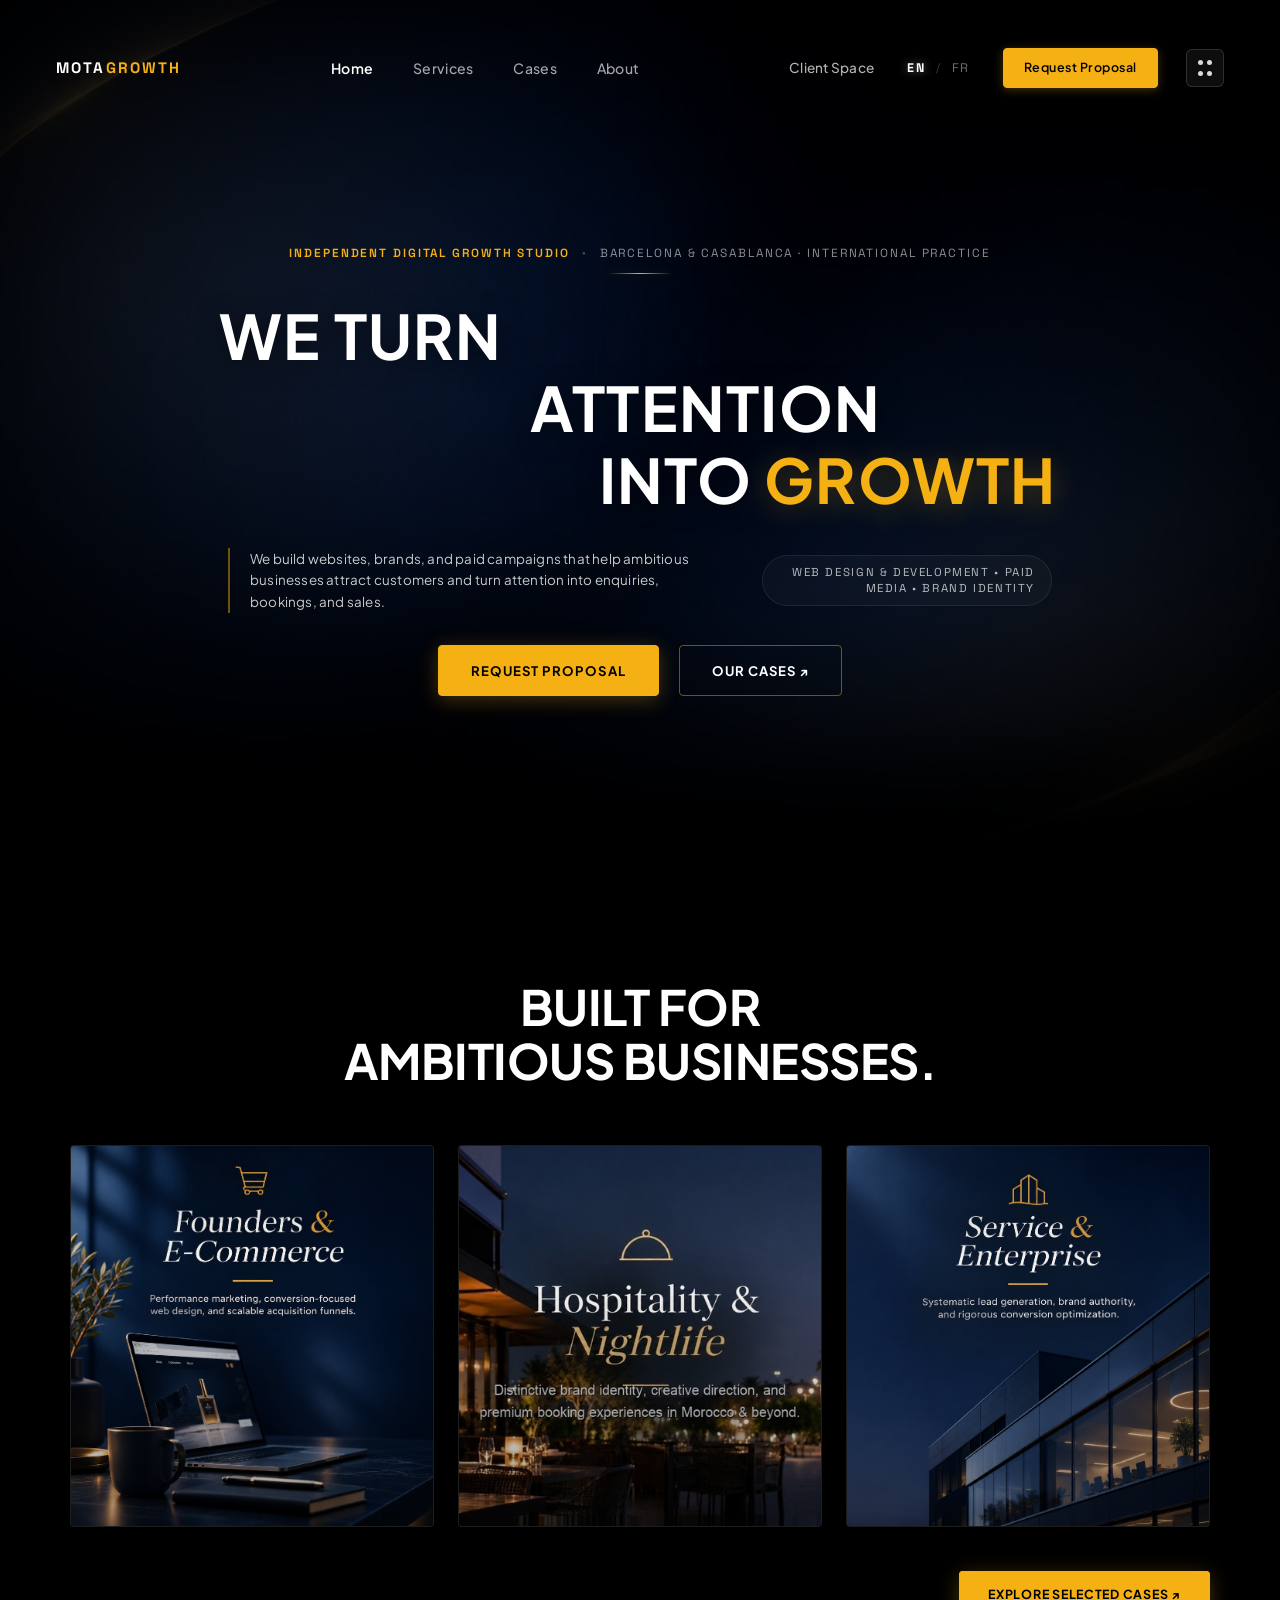
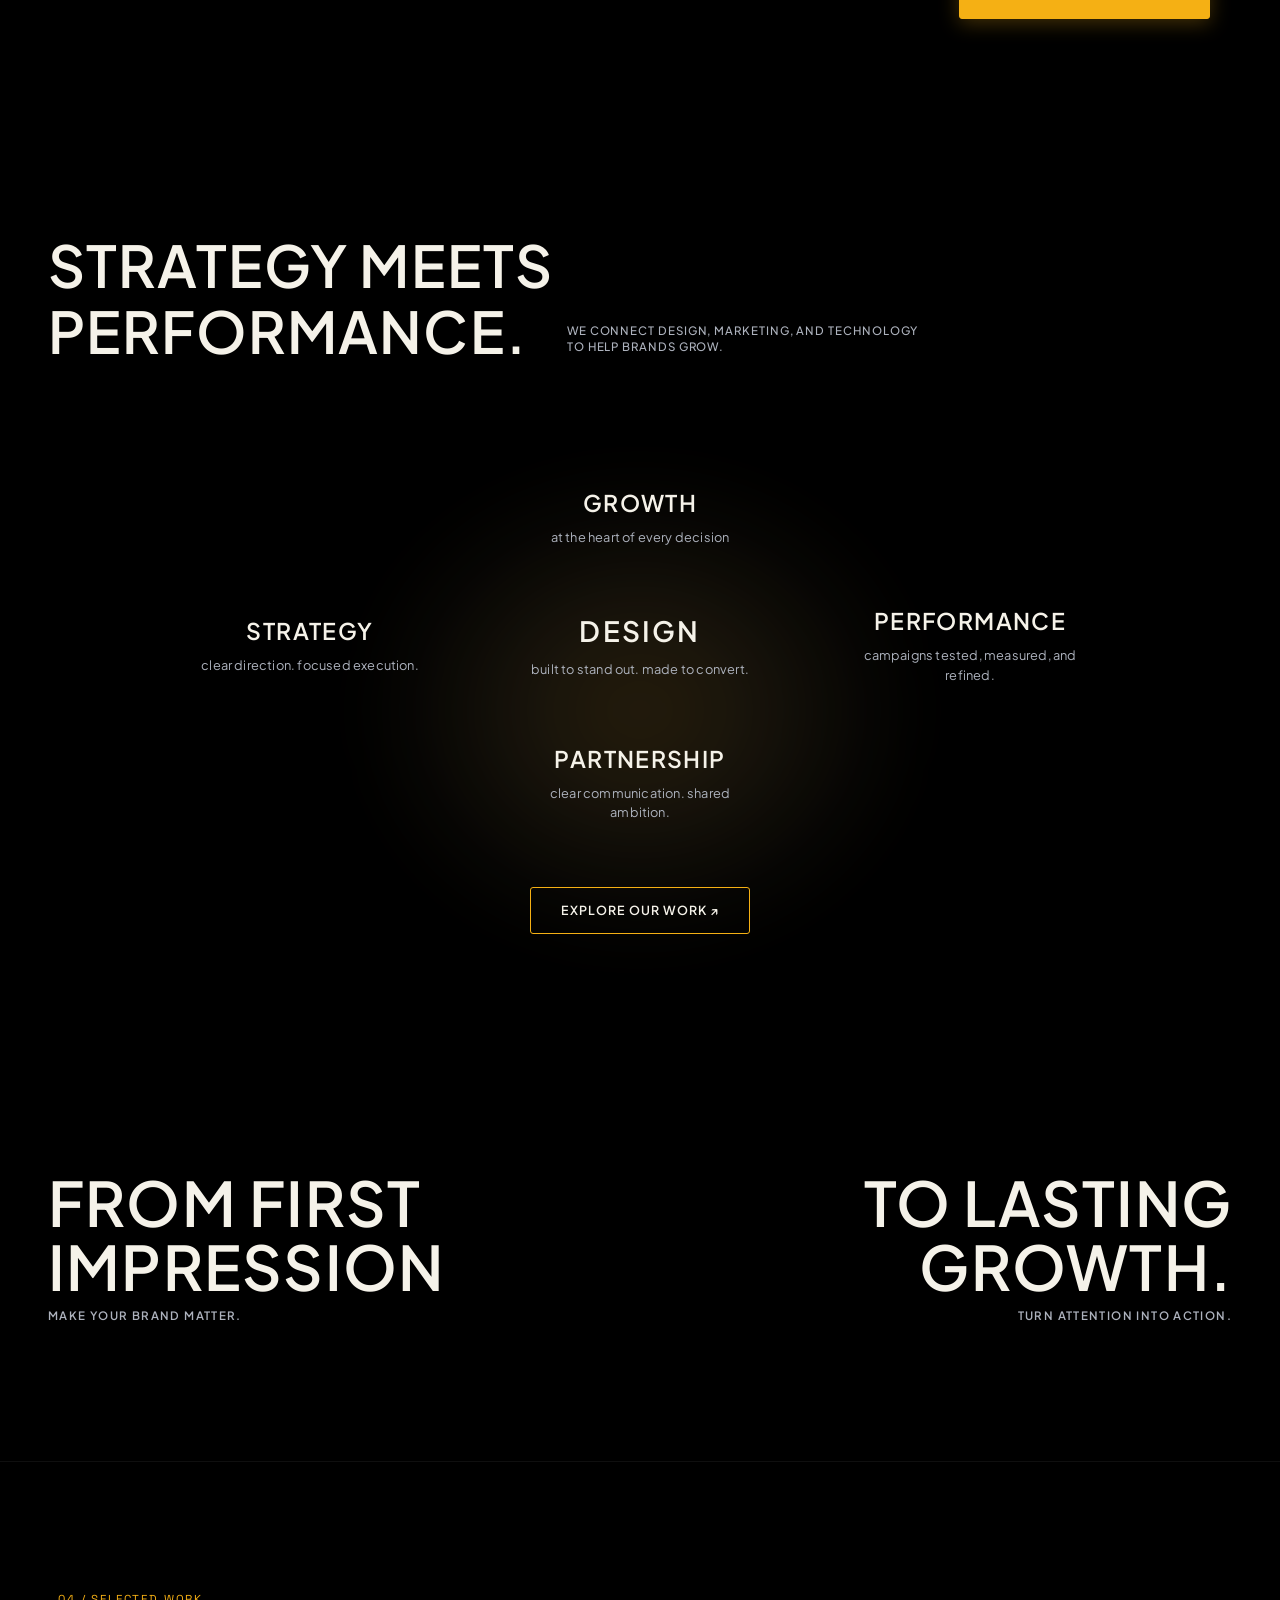
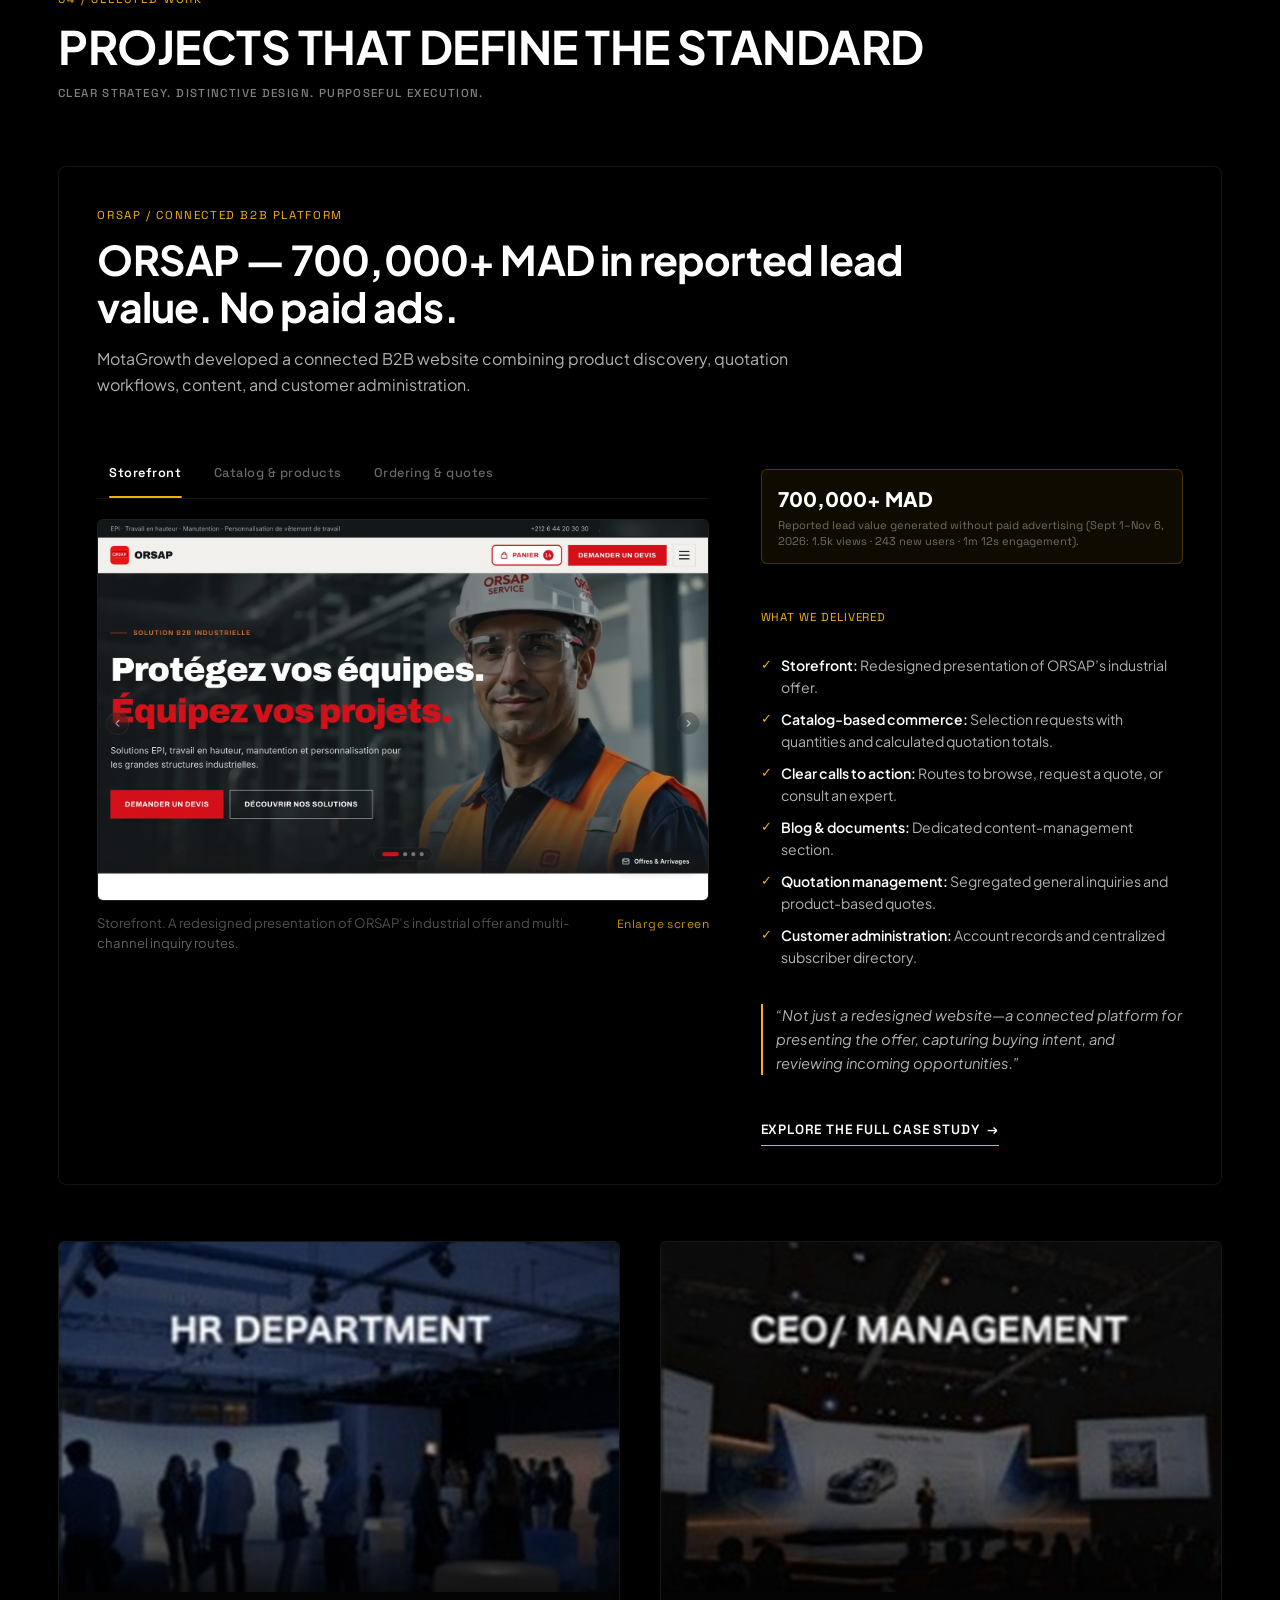
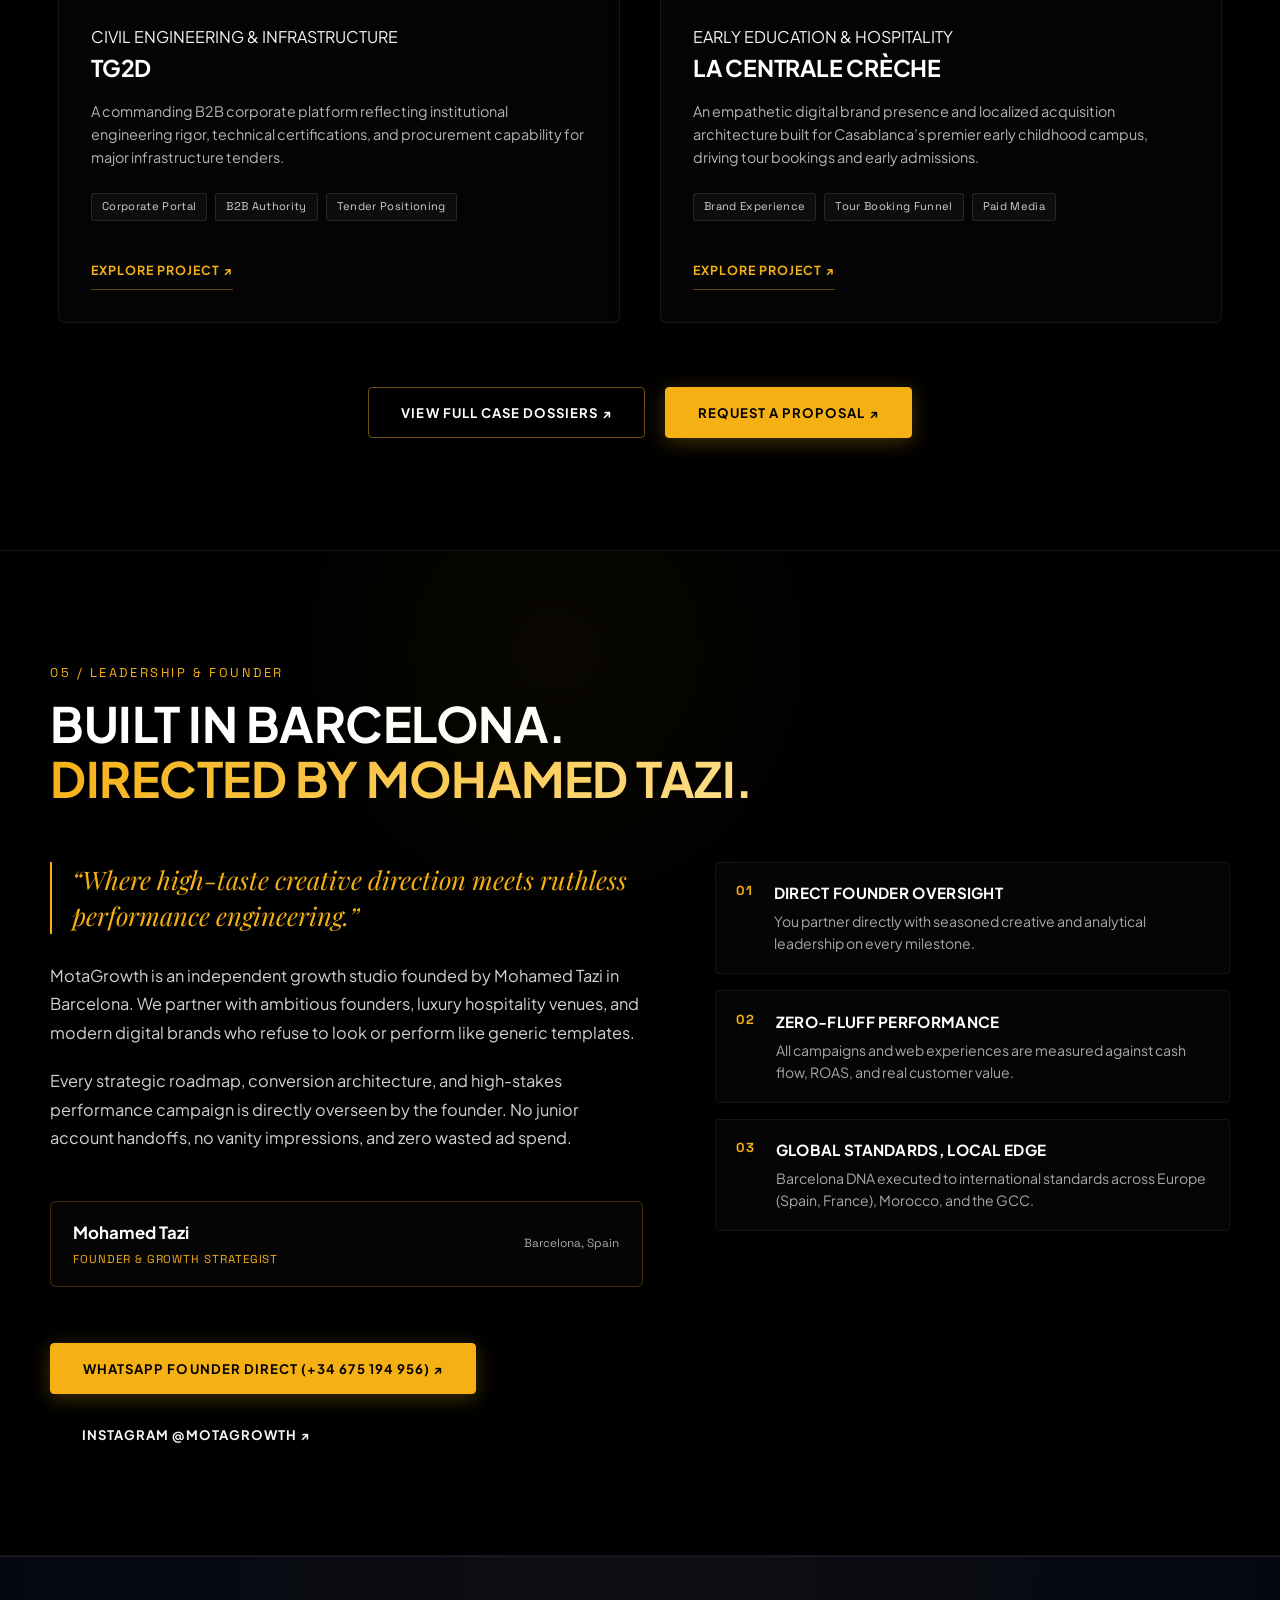
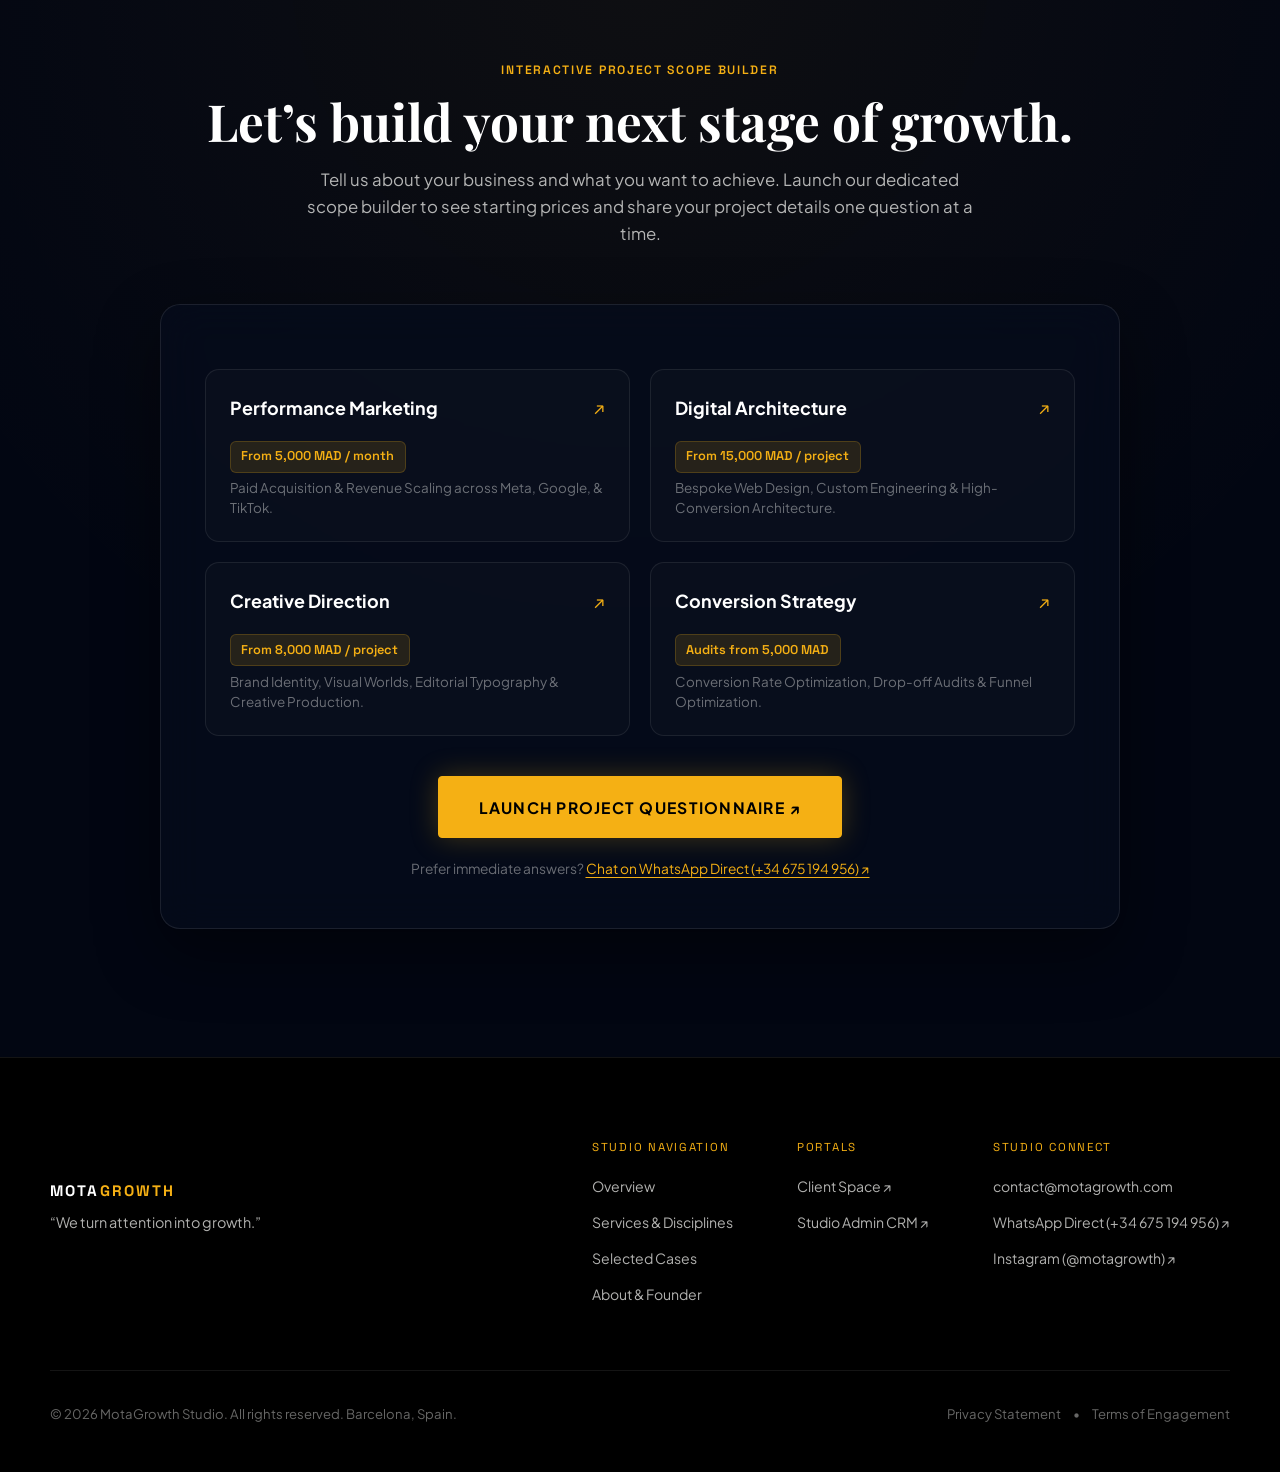
==== commit 31427b48: "feat(proposal): implement dedicated one-question-at-a-time scope wizard page with starting prices" ====
--- a/index.html
+++ b/index.html
@@ -17,7 +17,7 @@
     href="https://fonts.googleapis.com/css2?family=Playfair+Display:ital,wght@0,400;0,500;0,600;1,400;1,500;1,600&family=Plus+Jakarta+Sans:wght@300;400;500;600;700&family=Space+Grotesk:wght@400;500;600&display=swap"
     rel="stylesheet">
 
-  <link rel="stylesheet" href="styles.css?v=4.6">
+  <link rel="stylesheet" href="styles.css?v=4.8">
   <script src="https://unpkg.com/lucide@latest"></script>
 </head>
 
@@ -54,7 +54,7 @@
           <span class="lang-sep" aria-hidden="true">/</span>
           <button type="button" class="lang-btn" data-lang="fr" aria-pressed="false">FR</button>
         </div>
-        <a href="#proposal" class="btn-contact-header">
+        <a href="proposal.html" class="btn-contact-header">
           <span data-i18n="btn.proposal">Request Proposal</span>
         </a>
         <button type="button" class="frame-menu-dots menu-chooser-trigger" aria-label="Open Studio Menu" title="Studio Menu" aria-haspopup="dialog" aria-expanded="false">
@@ -108,7 +108,7 @@
               <span class="lang-sep" aria-hidden="true">/</span>
               <button type="button" class="lang-btn" data-lang="fr" aria-pressed="false">FR</button>
             </div>
-            <a href="#proposal" class="btn-contact-header">
+            <a href="proposal.html" class="btn-contact-header">
               <span data-i18n="btn.proposal">Request Proposal</span>
             </a>
             <button type="button" class="frame-menu-dots menu-chooser-trigger" aria-label="Open Studio Menu" title="Studio Menu" aria-haspopup="dialog" aria-expanded="false">
@@ -177,7 +177,7 @@
 
           <!-- Action Buttons (High Contrast & Clear Hierarchy) -->
           <div class="hero-action-buttons">
-            <a href="#proposal" class="btn-ref btn-ref-solid">
+            <a href="proposal.html" class="btn-ref btn-ref-solid">
               <span class="btn-text" data-i18n="btn.proposal">REQUEST A PROPOSAL ↗</span>
             </a>
             <a href="cases.html" class="btn-ref btn-ref-outline">
@@ -488,7 +488,7 @@
           <a href="cases.html" class="btn-ref btn-ref-outline" style="margin-right: 1.25rem;">
             <span class="btn-text">VIEW FULL CASE DOSSIERS ↗</span>
           </a>
-          <a href="#proposal" class="btn-ref btn-ref-solid">
+          <a href="proposal.html" class="btn-ref btn-ref-solid">
             <span class="btn-text" data-i18n="cases.cta">REQUEST A PROPOSAL ↗</span>
           </a>
         </div>
@@ -589,597 +589,70 @@
     </section>
 
     <!-- ========================================================================
-         STUDIO QUESTIONNAIRE & PROPOSAL BUILDER
+         STUDIO PROPOSAL & SCOPE BUILDER INVITATION
          ======================================================================== -->
     <section class="studio-proposal-section" id="proposal" aria-labelledby="proposalTitle">
       <div class="proposal-shell">
 
         <header class="proposal-header">
-          <p class="proposal-kicker">Project Inquiry &amp; Scope Builder</p>
+          <p class="proposal-kicker">Interactive Project Scope Builder</p>
           <h2 class="proposal-title" id="proposalTitle">Let’s build your next stage of growth.</h2>
-          <p class="proposal-subtitle">Tell us about your business and what you want to achieve. Select a service below to see its starting price and share your project details.</p>
+          <p class="proposal-subtitle">Tell us about your business and what you want to achieve. Launch our dedicated scope builder to see starting prices and share your project details one question at a time.</p>
         </header>
 
-        <div class="proposal-card">
-
-          <!-- Active Questionnaire Form -->
-          <form id="projectInquiryForm" class="q-form" novalidate>
-
-            <!-- 1. Service Selection -->
-            <div class="q-section">
-              <p class="q-section-eyebrow">01 / Scope Foundation</p>
-              <h3 class="q-section-title">Which service are you interested in?</h3>
-              <p class="q-section-desc">Required · Single selection. Select a service below to display its dedicated questions.</p>
-
-              <div class="q-service-grid" role="radiogroup" aria-label="Which service are you interested in?">
-                
-                <!-- Service 01: Performance Marketing -->
-                <label class="q-service-card" data-service="performance-marketing">
-                  <input type="radio" name="selectedService" value="performance-marketing" required>
-                  <div class="q-card-head">
-                    <h4 class="q-service-title">Performance Marketing</h4>
-                    <span class="q-card-radio-indicator" aria-hidden="true"></span>
-                  </div>
-                  <span class="q-service-price">From 5,000 MAD / month</span>
-                  <p class="q-service-desc">Paid Acquisition &amp; Revenue Scaling across Meta, Google, &amp; TikTok.</p>
-                </label>
-
-                <!-- Service 02: Digital Architecture -->
-                <label class="q-service-card" data-service="digital-architecture">
-                  <input type="radio" name="selectedService" value="digital-architecture" required>
-                  <div class="q-card-head">
-                    <h4 class="q-service-title">Digital Architecture</h4>
-                    <span class="q-card-radio-indicator" aria-hidden="true"></span>
-                  </div>
-                  <span class="q-service-price">From 15,000 MAD / project</span>
-                  <p class="q-service-desc">Bespoke Web Design, Custom Engineering &amp; High-Conversion Architecture.</p>
-                </label>
-
-                <!-- Service 03: Creative Direction -->
-                <label class="q-service-card" data-service="creative-direction">
-                  <input type="radio" name="selectedService" value="creative-direction" required>
-                  <div class="q-card-head">
-                    <h4 class="q-service-title">Creative Direction</h4>
-                    <span class="q-card-radio-indicator" aria-hidden="true"></span>
-                  </div>
-                  <span class="q-service-price">From 8,000 MAD / project</span>
-                  <p class="q-service-desc">Brand Identity, Visual Worlds, Editorial Typography &amp; Creative Production.</p>
-                </label>
-
-                <!-- Service 04: Conversion Strategy -->
-                <label class="q-service-card" data-service="conversion-strategy">
-                  <input type="radio" name="selectedService" value="conversion-strategy" required>
-                  <div class="q-card-head">
-                    <h4 class="q-service-title">Conversion Strategy</h4>
-                    <span class="q-card-radio-indicator" aria-hidden="true"></span>
-                  </div>
-                  <span class="q-service-price">Audits from 5,000 MAD</span>
-                  <p class="q-service-desc">Conversion Rate Optimization, Drop-off Audits &amp; Funnel Optimization.</p>
-                </label>
-
-              </div>
-            </div>
-
-            <!-- 2. Business & Contact Details -->
-            <div class="q-section">
-              <p class="q-section-eyebrow">02 / Business &amp; Contact Details</p>
-              <h3 class="q-section-title">Your business &amp; contact details</h3>
-              <p class="q-section-desc">These questions appear for every service so our team can review your context.</p>
-
-              <div class="q-grid-2col">
-                <div class="q-field">
-                  <label for="qFullName" class="q-label">
-                    <span>What’s your full name?</span>
-                    <span class="q-badge q-badge-req">Required</span>
-                  </label>
-                  <input type="text" id="qFullName" name="fullName" class="q-input" placeholder="e.g. Alex Morgan" required autocomplete="name">
-                </div>
-
-                <div class="q-field">
-                  <label for="qCompanyName" class="q-label">
-                    <span>What’s your company or brand name?</span>
-                    <span class="q-badge q-badge-req">Required</span>
-                  </label>
-                  <input type="text" id="qCompanyName" name="companyName" class="q-input" placeholder="e.g. Maison Atelier" required autocomplete="organization">
-                </div>
-
-                <div class="q-field">
-                  <label for="qEmail" class="q-label">
-                    <span>What’s your email address?</span>
-                    <span class="q-badge q-badge-req">Required</span>
-                  </label>
-                  <input type="email" id="qEmail" name="email" class="q-input" placeholder="name@company.com" required autocomplete="email">
-                </div>
-
-                <div class="q-field">
-                  <label for="qPhone" class="q-label">
-                    <span>What’s your WhatsApp number?</span>
-                    <span class="q-badge q-badge-req">Required</span>
-                  </label>
-                  <input type="tel" id="qPhone" name="phone" class="q-input" placeholder="with country code, e.g. +212 6... / +34 6..." required autocomplete="tel">
-                </div>
-
-                <div class="q-field">
-                  <label for="qLocation" class="q-label">
-                    <span>Where is your business based?</span>
-                    <span class="q-badge q-badge-req">Required</span>
-                  </label>
-                  <input type="text" id="qLocation" name="location" class="q-input" placeholder="Country / city (e.g. Morocco, Casablanca)" required>
-                </div>
-
-                <div class="q-field">
-                  <label for="qWebsite" class="q-label">
-                    <span>What’s your website or social media profile?</span>
-                    <span class="q-badge q-badge-opt">Optional</span>
-                  </label>
-                  <input type="text" id="qWebsite" name="website" class="q-input" placeholder="https://... or @instagram">
-                </div>
-              </div>
-
-              <div class="q-field" style="margin-top: 1.25rem;">
-                <label for="qBizDesc" class="q-label">
-                  <span>Briefly describe your business.</span>
-                  <span class="q-badge q-badge-req">Required</span>
-                </label>
-                <textarea id="qBizDesc" name="businessDescription" class="q-textarea" placeholder="What do you sell, who are your customers, and where do you operate?" required></textarea>
-              </div>
-            </div>
-
-            <!-- 3. Service-Specific Questions -->
-            <div class="q-section" id="qServiceSpecificSection">
-              <p class="q-section-eyebrow">03 / Service Specification</p>
-              <h3 class="q-section-title" id="qServicePathTitle">Project requirements</h3>
-              <p class="q-section-desc" id="qServicePathSubtitle">Tailored questions for your selected service.</p>
-
-              <!-- Path 01: Performance Marketing -->
-              <div class="q-path" id="path-performance-marketing" data-path="performance-marketing">
-                <div class="q-path-notice">
-                  <span class="q-path-notice-icon">ℹ</span>
-                  <div>
-                    <strong>01 / Performance Marketing</strong> — Paid Acquisition &amp; Revenue Scaling<br>
-                    Management starts at 5,000 MAD / month for one advertising platform. Advertising spend is separate. Additional platforms, extensive creative production, and advanced tracking are quoted according to scope.
-                  </div>
-                </div>
-
-                <div class="q-field">
-                  <label class="q-label">
-                    <span>1. What is your main goal?</span>
-                    <span class="q-badge q-badge-req">Required</span>
-                  </label>
-                  <div class="q-choice-grid">
-                    <label class="q-choice-card"><input type="radio" name="pm_goal" value="Increase online sales"><span class="q-choice-dot"></span><span>Increase online sales</span></label>
-                    <label class="q-choice-card"><input type="radio" name="pm_goal" value="Generate qualified leads"><span class="q-choice-dot"></span><span>Generate qualified leads</span></label>
-                    <label class="q-choice-card"><input type="radio" name="pm_goal" value="Get more bookings"><span class="q-choice-dot"></span><span>Get more bookings</span></label>
-                    <label class="q-choice-card"><input type="radio" name="pm_goal" value="Generate WhatsApp inquiries"><span class="q-choice-dot"></span><span>Generate WhatsApp inquiries</span></label>
-                    <label class="q-choice-card"><input type="radio" name="pm_goal" value="Other"><span class="q-choice-dot"></span><span>Other</span></label>
-                  </div>
-                </div>
-
-                <div class="q-field">
-                  <label class="q-label">
-                    <span>2. Which platforms are you interested in?</span>
-                    <span class="q-badge q-badge-req">Required · Multiple</span>
-                  </label>
-                  <div class="q-choice-grid">
-                    <label class="q-choice-card"><input type="checkbox" name="pm_platforms" value="Meta — Instagram & Facebook"><span class="q-choice-box"></span><span>Meta — Instagram &amp; Facebook</span></label>
-                    <label class="q-choice-card"><input type="checkbox" name="pm_platforms" value="Google Ads"><span class="q-choice-box"></span><span>Google Ads</span></label>
-                    <label class="q-choice-card"><input type="checkbox" name="pm_platforms" value="TikTok Ads"><span class="q-choice-box"></span><span>TikTok Ads</span></label>
-                    <label class="q-choice-card"><input type="checkbox" name="pm_platforms" value="I need your recommendation"><span class="q-choice-box"></span><span>I need your recommendation</span></label>
-                  </div>
-                </div>
-
-                <div class="q-field">
-                  <label class="q-label">
-                    <span>3. Are you currently running paid ads?</span>
-                    <span class="q-badge q-badge-req">Required</span>
-                  </label>
-                  <div class="q-choice-grid">
-                    <label class="q-choice-card"><input type="radio" name="pm_running_ads" value="Yes, managed internally"><span class="q-choice-dot"></span><span>Yes, managed internally</span></label>
-                    <label class="q-choice-card"><input type="radio" name="pm_running_ads" value="Yes, with an agency or freelancer"><span class="q-choice-dot"></span><span>Yes, with an agency or freelancer</span></label>
-                    <label class="q-choice-card"><input type="radio" name="pm_running_ads" value="No, this would be our first campaign"><span class="q-choice-dot"></span><span>No, this would be our first campaign</span></label>
-                  </div>
-                </div>
-
-                <div class="q-field">
-                  <label class="q-label">
-                    <span>4. What is your monthly advertising budget?</span>
-                    <span class="q-badge q-badge-req">Required</span>
-                  </label>
-                  <div class="q-choice-grid">
-                    <label class="q-choice-card"><input type="radio" name="pm_budget" value="Under 5,000 MAD"><span class="q-choice-dot"></span><span>Under 5,000 MAD</span></label>
-                    <label class="q-choice-card"><input type="radio" name="pm_budget" value="5,000–9,999 MAD"><span class="q-choice-dot"></span><span>5,000–9,999 MAD</span></label>
-                    <label class="q-choice-card"><input type="radio" name="pm_budget" value="10,000–24,999 MAD"><span class="q-choice-dot"></span><span>10,000–24,999 MAD</span></label>
-                    <label class="q-choice-card"><input type="radio" name="pm_budget" value="25,000–49,999 MAD"><span class="q-choice-dot"></span><span>25,000–49,999 MAD</span></label>
-                    <label class="q-choice-card"><input type="radio" name="pm_budget" value="50,000 MAD or more"><span class="q-choice-dot"></span><span>50,000 MAD or more</span></label>
-                    <label class="q-choice-card"><input type="radio" name="pm_budget" value="Not decided yet"><span class="q-choice-dot"></span><span>Not decided yet</span></label>
-                  </div>
-                  <p class="q-helper-text">This is the amount paid to the advertising platforms, separate from MotaGrowth’s management fee.</p>
-                </div>
-
-                <div class="q-field">
-                  <label class="q-label">
-                    <span>5. Do you have existing ad content?</span>
-                    <span class="q-badge q-badge-req">Required</span>
-                  </label>
-                  <div class="q-choice-grid">
-                    <label class="q-choice-card"><input type="radio" name="pm_content" value="Yes, photos and videos are ready"><span class="q-choice-dot"></span><span>Yes, photos and videos are ready</span></label>
-                    <label class="q-choice-card"><input type="radio" name="pm_content" value="Some content, but we need more"><span class="q-choice-dot"></span><span>Some content, but we need more</span></label>
-                    <label class="q-choice-card"><input type="radio" name="pm_content" value="No, we need creative support"><span class="q-choice-dot"></span><span>No, we need creative support</span></label>
-                  </div>
-                </div>
-
-                <div class="q-field">
-                  <label for="pm_improvements" class="q-label">
-                    <span>6. What would you like to improve or achieve?</span>
-                    <span class="q-badge q-badge-req">Required</span>
-                  </label>
-                  <textarea id="pm_improvements" name="pm_improvements" class="q-textarea" placeholder="Tell us about your targets, previous results, or biggest acquisition challenge."></textarea>
-                </div>
-              </div>
-
-              <!-- Path 02: Digital Architecture -->
-              <div class="q-path" id="path-digital-architecture" data-path="digital-architecture">
-                <div class="q-path-notice">
-                  <span class="q-path-notice-icon">ℹ</span>
-                  <div>
-                    <strong>02 / Digital Architecture</strong> — Bespoke Web Design &amp; Development<br>
-                    Projects start at 15,000 MAD for a bespoke showcase website of up to 5 pages. E-commerce, advanced animation, custom integrations, hosting, and maintenance are quoted separately.
-                  </div>
-                </div>
-
-                <div class="q-field">
-                  <label class="q-label">
-                    <span>1. What are you looking to build?</span>
-                    <span class="q-badge q-badge-req">Required</span>
-                  </label>
-                  <div class="q-choice-grid">
-                    <label class="q-choice-card"><input type="radio" name="da_build_type" value="A new business website"><span class="q-choice-dot"></span><span>A new business website</span></label>
-                    <label class="q-choice-card"><input type="radio" name="da_build_type" value="A redesign of an existing website"><span class="q-choice-dot"></span><span>A redesign of an existing website</span></label>
-                    <label class="q-choice-card"><input type="radio" name="da_build_type" value="A landing page"><span class="q-choice-dot"></span><span>A landing page</span></label>
-                    <label class="q-choice-card"><input type="radio" name="da_build_type" value="An e-commerce website"><span class="q-choice-dot"></span><span>An e-commerce website</span></label>
-                    <label class="q-choice-card"><input type="radio" name="da_build_type" value="A custom platform or more complex project"><span class="q-choice-dot"></span><span>A custom platform or more complex project</span></label>
-                  </div>
-                </div>
-
-                <div class="q-field">
-                  <label class="q-label">
-                    <span>2. What should the website help your business achieve?</span>
-                    <span class="q-badge q-badge-req">Required · Multiple</span>
-                  </label>
-                  <div class="q-choice-grid">
-                    <label class="q-choice-card"><input type="checkbox" name="da_goals" value="Generate inquiries"><span class="q-choice-box"></span><span>Generate inquiries</span></label>
-                    <label class="q-choice-card"><input type="checkbox" name="da_goals" value="Sell products"><span class="q-choice-box"></span><span>Sell products</span></label>
-                    <label class="q-choice-card"><input type="checkbox" name="da_goals" value="Drive bookings"><span class="q-choice-box"></span><span>Drive bookings</span></label>
-                    <label class="q-choice-card"><input type="checkbox" name="da_goals" value="Present our brand and services"><span class="q-choice-box"></span><span>Present our brand and services</span></label>
-                    <label class="q-choice-card"><input type="checkbox" name="da_goals" value="Showcase projects or a portfolio"><span class="q-choice-box"></span><span>Showcase projects or a portfolio</span></label>
-                    <label class="q-choice-card"><input type="checkbox" name="da_goals" value="Other"><span class="q-choice-box"></span><span>Other</span></label>
-                  </div>
-                </div>
-
-                <div class="q-field">
-                  <label class="q-label">
-                    <span>3. Approximately how many pages do you need?</span>
-                    <span class="q-badge q-badge-req">Required</span>
-                  </label>
-                  <div class="q-choice-grid">
-                    <label class="q-choice-card"><input type="radio" name="da_pages" value="1–5 pages"><span class="q-choice-dot"></span><span>1–5 pages</span></label>
-                    <label class="q-choice-card"><input type="radio" name="da_pages" value="6–10 pages"><span class="q-choice-dot"></span><span>6–10 pages</span></label>
-                    <label class="q-choice-card"><input type="radio" name="da_pages" value="More than 10 pages"><span class="q-choice-dot"></span><span>More than 10 pages</span></label>
-                    <label class="q-choice-card"><input type="radio" name="da_pages" value="I need guidance"><span class="q-choice-dot"></span><span>I need guidance</span></label>
-                  </div>
-                </div>
-
-                <div class="q-field">
-                  <label class="q-label">
-                    <span>4. Which features do you need?</span>
-                    <span class="q-badge q-badge-req">Required · Multiple</span>
-                  </label>
-                  <div class="q-choice-grid">
-                    <label class="q-choice-card"><input type="checkbox" name="da_features" value="Contact form / WhatsApp integration"><span class="q-choice-box"></span><span>Contact form / WhatsApp integration</span></label>
-                    <label class="q-choice-card"><input type="checkbox" name="da_features" value="Booking system"><span class="q-choice-box"></span><span>Booking system</span></label>
-                    <label class="q-choice-card"><input type="checkbox" name="da_features" value="Product catalogue"><span class="q-choice-box"></span><span>Product catalogue</span></label>
-                    <label class="q-choice-card"><input type="checkbox" name="da_features" value="Online payments"><span class="q-choice-box"></span><span>Online payments</span></label>
-                    <label class="q-choice-card"><input type="checkbox" name="da_features" value="Multiple languages"><span class="q-choice-box"></span><span>Multiple languages</span></label>
-                    <label class="q-choice-card"><input type="checkbox" name="da_features" value="Blog or editable content"><span class="q-choice-box"></span><span>Blog or editable content</span></label>
-                    <label class="q-choice-card"><input type="checkbox" name="da_features" value="Custom animations or 3D"><span class="q-choice-box"></span><span>Custom animations or 3D</span></label>
-                    <label class="q-choice-card"><input type="checkbox" name="da_features" value="CRM or other integrations"><span class="q-choice-box"></span><span>CRM or other integrations</span></label>
-                    <label class="q-choice-card"><input type="checkbox" name="da_features" value="Not sure yet"><span class="q-choice-box"></span><span>Not sure yet</span></label>
-                  </div>
-                </div>
-
-                <div class="q-field">
-                  <label class="q-label">
-                    <span>5. What materials do you already have?</span>
-                    <span class="q-badge q-badge-req">Required · Multiple</span>
-                  </label>
-                  <div class="q-choice-grid">
-                    <label class="q-choice-card"><input type="checkbox" name="da_materials" value="Logo and brand guidelines"><span class="q-choice-box"></span><span>Logo and brand guidelines</span></label>
-                    <label class="q-choice-card"><input type="checkbox" name="da_materials" value="Website text"><span class="q-choice-box"></span><span>Website text</span></label>
-                    <label class="q-choice-card"><input type="checkbox" name="da_materials" value="Professional photos or videos"><span class="q-choice-box"></span><span>Professional photos or videos</span></label>
-                    <label class="q-choice-card"><input type="checkbox" name="da_materials" value="Domain and hosting"><span class="q-choice-box"></span><span>Domain and hosting</span></label>
-                    <label class="q-choice-card"><input type="checkbox" name="da_materials" value="We need help with everything"><span class="q-choice-box"></span><span>We need help with everything</span></label>
-                  </div>
-                </div>
-
-                <div class="q-field">
-                  <label for="da_examples" class="q-label">
-                    <span>6. Share up to three websites you like.</span>
-                    <span class="q-badge q-badge-opt">Optional</span>
-                  </label>
-                  <textarea id="da_examples" name="da_examples" class="q-textarea" placeholder="Paste the links and tell us what you like about them."></textarea>
-                </div>
-
-                <div class="q-field">
-                  <label for="da_notes" class="q-label">
-                    <span>7. Tell us anything else we should know about the project.</span>
-                    <span class="q-badge q-badge-opt">Optional</span>
-                  </label>
-                  <textarea id="da_notes" name="da_notes" class="q-textarea" placeholder="Specific technical requirements, deadlines, or integrations."></textarea>
-                </div>
-              </div>
-
-              <!-- Path 03: Creative Direction -->
-              <div class="q-path" id="path-creative-direction" data-path="creative-direction">
-                <div class="q-path-notice">
-                  <span class="q-path-notice-icon">ℹ</span>
-                  <div>
-                    <strong>03 / Creative Direction</strong> — Brand Identity &amp; Visual Worlds<br>
-                    Projects start at 8,000 MAD for a core visual identity: logo system, color palette, typography, and concise brand guidelines. Photography, video production, packaging, and additional collateral are quoted separately.
-                  </div>
-                </div>
-
-                <div class="q-field">
-                  <label class="q-label">
-                    <span>1. What stage is your brand at?</span>
-                    <span class="q-badge q-badge-req">Required</span>
-                  </label>
-                  <div class="q-choice-grid">
-                    <label class="q-choice-card"><input type="radio" name="cd_stage" value="Launching a new brand"><span class="q-choice-dot"></span><span>Launching a new brand</span></label>
-                    <label class="q-choice-card"><input type="radio" name="cd_stage" value="Refreshing an existing identity"><span class="q-choice-dot"></span><span>Refreshing an existing identity</span></label>
-                    <label class="q-choice-card"><input type="radio" name="cd_stage" value="Full rebrand"><span class="q-choice-dot"></span><span>Full rebrand</span></label>
-                    <label class="q-choice-card"><input type="radio" name="cd_stage" value="Expanding an existing visual identity"><span class="q-choice-dot"></span><span>Expanding an existing visual identity</span></label>
-                  </div>
-                </div>
-
-                <div class="q-field">
-                  <label for="cd_customer" class="q-label">
-                    <span>2. Who is your ideal customer?</span>
-                    <span class="q-badge q-badge-req">Required</span>
-                  </label>
-                  <textarea id="cd_customer" name="cd_customer" class="q-textarea" placeholder="Describe the people you want to attract and what matters to them."></textarea>
-                </div>
-
-                <div class="q-field">
-                  <label class="q-label">
-                    <span>3. What do you need us to create?</span>
-                    <span class="q-badge q-badge-req">Required · Multiple</span>
-                  </label>
-                  <div class="q-choice-grid">
-                    <label class="q-choice-card"><input type="checkbox" name="cd_deliverables" value="Logo and core visual identity"><span class="q-choice-box"></span><span>Logo and core visual identity</span></label>
-                    <label class="q-choice-card"><input type="checkbox" name="cd_deliverables" value="Brand guidelines"><span class="q-choice-box"></span><span>Brand guidelines</span></label>
-                    <label class="q-choice-card"><input type="checkbox" name="cd_deliverables" value="Social media and digital assets"><span class="q-choice-box"></span><span>Social media and digital assets</span></label>
-                    <label class="q-choice-card"><input type="checkbox" name="cd_deliverables" value="Packaging"><span class="q-choice-box"></span><span>Packaging</span></label>
-                    <label class="q-choice-card"><input type="checkbox" name="cd_deliverables" value="Menus, print, or hospitality collateral"><span class="q-choice-box"></span><span>Menus, print, or hospitality collateral</span></label>
-                    <label class="q-choice-card"><input type="checkbox" name="cd_deliverables" value="Photography or video creative direction"><span class="q-choice-box"></span><span>Photography or video creative direction</span></label>
-                    <label class="q-choice-card"><input type="checkbox" name="cd_deliverables" value="A complete brand system"><span class="q-choice-box"></span><span>A complete brand system</span></label>
-                  </div>
-                </div>
-
-                <div class="q-field">
-                  <label for="cd_aesthetic" class="q-label">
-                    <span>4. How should your brand look and feel?</span>
-                    <span class="q-badge q-badge-req">Required</span>
-                  </label>
-                  <textarea id="cd_aesthetic" name="cd_aesthetic" class="q-textarea" placeholder="Describe the impression you want to create—for example, refined, bold, understated, editorial, or energetic."></textarea>
-                </div>
-
-                <div class="q-field">
-                  <label class="q-label">
-                    <span>5. Do you have an existing identity or reference materials?</span>
-                    <span class="q-badge q-badge-req">Required</span>
-                  </label>
-                  <div class="q-choice-grid">
-                    <label class="q-choice-card"><input type="radio" name="cd_existing_materials" value="Yes, we can share them"><span class="q-choice-dot"></span><span>Yes, we can share them</span></label>
-                    <label class="q-choice-card"><input type="radio" name="cd_existing_materials" value="Some materials, but no clear identity"><span class="q-choice-dot"></span><span>Some materials, but no clear identity</span></label>
-                    <label class="q-choice-card"><input type="radio" name="cd_existing_materials" value="No, we’re starting from scratch"><span class="q-choice-dot"></span><span>No, we’re starting from scratch</span></label>
-                  </div>
-                </div>
-
-                <div class="q-field">
-                  <label for="cd_references" class="q-label">
-                    <span>6. Share brands or visual references you admire.</span>
-                    <span class="q-badge q-badge-opt">Optional</span>
-                  </label>
-                  <textarea id="cd_references" name="cd_references" class="q-textarea" placeholder="Add links and briefly explain what appeals to you."></textarea>
-                </div>
-
-                <div class="q-field">
-                  <label for="cd_launch_essentials" class="q-label">
-                    <span>7. Which deliverables are essential for launch?</span>
-                    <span class="q-badge q-badge-req">Required</span>
-                  </label>
-                  <textarea id="cd_launch_essentials" name="cd_launch_essentials" class="q-textarea" placeholder="List the mandatory assets you must have for day one."></textarea>
-                </div>
-              </div>
-
-              <!-- Path 04: Conversion Strategy -->
-              <div class="q-path" id="path-conversion-strategy" data-path="conversion-strategy">
-                <div class="q-path-notice">
-                  <span class="q-path-notice-icon">ℹ</span>
-                  <div>
-                    <strong>04 / Conversion Strategy</strong> — Conversion Rate Optimization (CRO)<br>
-                    Audits start at 5,000 MAD for one website or funnel, including a conversion review and prioritized improvement plan. Implementation and ongoing testing are quoted separately.
-                  </div>
-                </div>
-
-                <div class="q-field">
-                  <label for="cs_website" class="q-label">
-                    <span>1. Which website or funnel would you like us to review?</span>
-                    <span class="q-badge q-badge-req">Required</span>
-                  </label>
-                  <input type="url" id="cs_website" name="cs_website" class="q-input" placeholder="https://yourwebsite.com">
-                </div>
-
-                <div class="q-field">
-                  <label class="q-label">
-                    <span>2. What action do you want more visitors to take?</span>
-                    <span class="q-badge q-badge-req">Required</span>
-                  </label>
-                  <div class="q-choice-grid">
-                    <label class="q-choice-card"><input type="radio" name="cs_action" value="Complete a purchase"><span class="q-choice-dot"></span><span>Complete a purchase</span></label>
-                    <label class="q-choice-card"><input type="radio" name="cs_action" value="Submit an inquiry"><span class="q-choice-dot"></span><span>Submit an inquiry</span></label>
-                    <label class="q-choice-card"><input type="radio" name="cs_action" value="Book an appointment"><span class="q-choice-dot"></span><span>Book an appointment</span></label>
-                    <label class="q-choice-card"><input type="radio" name="cs_action" value="Contact us on WhatsApp"><span class="q-choice-dot"></span><span>Contact us on WhatsApp</span></label>
-                    <label class="q-choice-card"><input type="radio" name="cs_action" value="Sign up or register"><span class="q-choice-dot"></span><span>Sign up or register</span></label>
-                    <label class="q-choice-card"><input type="radio" name="cs_action" value="Other"><span class="q-choice-dot"></span><span>Other</span></label>
-                  </div>
-                </div>
-
-                <div class="q-field">
-                  <label class="q-label">
-                    <span>3. Approximately how many monthly visitors do you receive?</span>
-                    <span class="q-badge q-badge-req">Required</span>
-                  </label>
-                  <div class="q-choice-grid">
-                    <label class="q-choice-card"><input type="radio" name="cs_visitors" value="Under 1,000"><span class="q-choice-dot"></span><span>Under 1,000</span></label>
-                    <label class="q-choice-card"><input type="radio" name="cs_visitors" value="1,000–4,999"><span class="q-choice-dot"></span><span>1,000–4,999</span></label>
-                    <label class="q-choice-card"><input type="radio" name="cs_visitors" value="5,000–19,999"><span class="q-choice-dot"></span><span>5,000–19,999</span></label>
-                    <label class="q-choice-card"><input type="radio" name="cs_visitors" value="20,000 or more"><span class="q-choice-dot"></span><span>20,000 or more</span></label>
-                    <label class="q-choice-card"><input type="radio" name="cs_visitors" value="I don’t know"><span class="q-choice-dot"></span><span>I don’t know</span></label>
-                  </div>
-                </div>
-
-                <div class="q-field">
-                  <label class="q-label">
-                    <span>4. What is your biggest conversion challenge?</span>
-                    <span class="q-badge q-badge-req">Required · Multiple</span>
-                  </label>
-                  <div class="q-choice-grid">
-                    <label class="q-choice-card"><input type="checkbox" name="cs_challenges" value="Visitors don’t submit inquiries"><span class="q-choice-box"></span><span>Visitors don’t submit inquiries</span></label>
-                    <label class="q-choice-card"><input type="checkbox" name="cs_challenges" value="Visitors abandon checkout"><span class="q-choice-box"></span><span>Visitors abandon checkout</span></label>
-                    <label class="q-choice-card"><input type="checkbox" name="cs_challenges" value="Landing pages aren’t converting"><span class="q-choice-box"></span><span>Landing pages aren’t converting</span></label>
-                    <label class="q-choice-card"><input type="checkbox" name="cs_challenges" value="Mobile users drop off"><span class="q-choice-box"></span><span>Mobile users drop off</span></label>
-                    <label class="q-choice-card"><input type="checkbox" name="cs_challenges" value="Bookings or WhatsApp inquiries are low"><span class="q-choice-box"></span><span>Bookings or WhatsApp inquiries are low</span></label>
-                    <label class="q-choice-card"><input type="checkbox" name="cs_challenges" value="We don’t know where the problem is"><span class="q-choice-box"></span><span>We don’t know where the problem is</span></label>
-                    <label class="q-choice-card"><input type="checkbox" name="cs_challenges" value="Other"><span class="q-choice-box"></span><span>Other</span></label>
-                  </div>
-                </div>
-
-                <div class="q-field">
-                  <label class="q-label">
-                    <span>5. Which tracking tools are currently installed?</span>
-                    <span class="q-badge q-badge-opt">Optional · Multiple</span>
-                  </label>
-                  <div class="q-choice-grid">
-                    <label class="q-choice-card"><input type="checkbox" name="cs_tools" value="Google Analytics"><span class="q-choice-box"></span><span>Google Analytics</span></label>
-                    <label class="q-choice-card"><input type="checkbox" name="cs_tools" value="Meta Pixel"><span class="q-choice-box"></span><span>Meta Pixel</span></label>
-                    <label class="q-choice-card"><input type="checkbox" name="cs_tools" value="Heatmap or session-recording tools"><span class="q-choice-box"></span><span>Heatmap or session-recording tools</span></label>
-                    <label class="q-choice-card"><input type="checkbox" name="cs_tools" value="Other tools"><span class="q-choice-box"></span><span>Other tools</span></label>
-                    <label class="q-choice-card"><input type="checkbox" name="cs_tools" value="None / Not sure"><span class="q-choice-box"></span><span>None / Not sure</span></label>
-                  </div>
-                </div>
-
-                <div class="q-field">
-                  <label for="cs_rate" class="q-label">
-                    <span>6. Do you know your current conversion rate?</span>
-                    <span class="q-badge q-badge-opt">Optional</span>
-                  </label>
-                  <input type="text" id="cs_rate" name="cs_rate" class="q-input" placeholder="Enter your approximate rate, or leave blank if unknown.">
-                </div>
-
-                <div class="q-field">
-                  <label class="q-label">
-                    <span>7. What kind of support are you looking for?</span>
-                    <span class="q-badge q-badge-req">Required</span>
-                  </label>
-                  <div class="q-choice-grid">
-                    <label class="q-choice-card"><input type="radio" name="cs_support" value="Audit and recommendations"><span class="q-choice-dot"></span><span>Audit and recommendations</span></label>
-                    <label class="q-choice-card"><input type="radio" name="cs_support" value="Audit plus implementation"><span class="q-choice-dot"></span><span>Audit plus implementation</span></label>
-                    <label class="q-choice-card"><input type="radio" name="cs_support" value="Ongoing optimization and testing"><span class="q-choice-dot"></span><span>Ongoing optimization and testing</span></label>
-                    <label class="q-choice-card"><input type="radio" name="cs_support" value="I need your recommendation"><span class="q-choice-dot"></span><span>I need your recommendation</span></label>
-                  </div>
-                </div>
-              </div>
-
-            </div>
-
-            <!-- 4. Timing & Price Acknowledgment -->
-            <div class="q-section">
-              <p class="q-section-eyebrow">04 / Timing &amp; Terms</p>
-              <h3 class="q-section-title">Timeline &amp; scope acknowledgment</h3>
-              <p class="q-section-desc">Confirm your target start date and review the starting price for your engagement.</p>
-
-              <div class="q-field">
-                <label class="q-label">
-                  <span>When would you like to start?</span>
-                  <span class="q-badge q-badge-req">Required</span>
-                </label>
-                <div class="q-choice-grid">
-                  <label class="q-choice-card"><input type="radio" name="timeline" value="As soon as possible" required><span class="q-choice-dot"></span><span>As soon as possible</span></label>
-                  <label class="q-choice-card"><input type="radio" name="timeline" value="Within one month"><span class="q-choice-dot"></span><span>Within one month</span></label>
-                  <label class="q-choice-card"><input type="radio" name="timeline" value="Within three months"><span class="q-choice-dot"></span><span>Within three months</span></label>
-                  <label class="q-choice-card"><input type="radio" name="timeline" value="I’m exploring options"><span class="q-choice-dot"></span><span>I’m exploring options</span></label>
-                </div>
-              </div>
-
-              <div class="q-field">
-                <label for="qAdditionalNotes" class="q-label">
-                  <span>Anything else we should know?</span>
-                  <span class="q-badge q-badge-opt">Optional</span>
-                </label>
-                <textarea id="qAdditionalNotes" name="additionalNotes" class="q-textarea" placeholder="Share any important requirements, deadlines, or questions."></textarea>
-              </div>
-
-              <!-- Dynamic Service Summary -->
-              <div class="q-summary-card" id="qSummaryCard">
-                <div class="q-summary-label">Selected Scope</div>
-                <h4 class="q-summary-service" id="qSummaryServiceName">Performance Marketing</h4>
-                <div class="q-summary-price" id="qSummaryPrice">From 5,000 MAD / month</div>
-                <p class="q-summary-disclaimer">Your final proposal will reflect the agreed scope. Submitting this form does not commit you to a purchase.</p>
-              </div>
-
-              <!-- Required Checkbox -->
-              <label class="q-agree-wrap">
-                <input type="checkbox" id="qPriceAgree" name="priceAcknowledgment" required>
-                <span class="q-agree-text" id="qPriceAgreeText">I understand this service starts at 5,000 MAD / month, and additional requirements may increase the final quote.</span>
-              </label>
-
-              <!-- Privacy Policy Text -->
-              <p class="q-privacy-note">
-                MotaGrowth will use the information you provide to review and respond to your inquiry. See our <button type="button" class="legal-link-btn" id="qPrivacyPolicyBtn">Privacy Statement</button>.
-              </p>
-
-              <!-- Submit Button -->
-              <div class="q-submit-row">
-                <button type="submit" class="btn-submit-inquiry" id="qSubmitBtn">
-                  <span>Send My Project Inquiry ↗</span>
-                </button>
-                <div class="q-direct-chat">
-                  Prefer immediate answers? <a href="https://wa.me/34675194956?text=Hello%20MotaGrowth%2C%20I%20would%20like%20to%20discuss%20a%20new%20project" target="_blank" rel="noopener">Chat on WhatsApp Direct (+34 675 194 956) ↗</a>
-                </div>
-              </div>
-            </div>
-
-          </form>
-
-          <!-- Confirmation State Screen -->
-          <div class="q-success-card" id="qSuccessCard" aria-live="polite">
-            <div class="q-success-ring">✓</div>
-            <h3 class="q-success-title">Your next stage starts here.</h3>
-            <p class="q-success-msg">
-              Thank you for reaching out to MotaGrowth. We’ve received your inquiry and will contact you to discuss your project, scope, and next steps.
+        <div class="proposal-card proposal-gateway-card">
+          <div class="q-service-grid">
+
+            <!-- Service 01: Performance Marketing -->
+            <a href="proposal.html?service=performance-marketing" class="q-service-card q-gateway-card">
+              <div class="q-card-head">
+                <h3 class="q-service-title">Performance Marketing</h3>
+                <span class="q-arrow-badge">↗</span>
+              </div>
+              <span class="q-service-price">From 5,000 MAD / month</span>
+              <p class="q-service-desc">Paid Acquisition &amp; Revenue Scaling across Meta, Google, &amp; TikTok.</p>
+            </a>
+
+            <!-- Service 02: Digital Architecture -->
+            <a href="proposal.html?service=digital-architecture" class="q-service-card q-gateway-card">
+              <div class="q-card-head">
+                <h3 class="q-service-title">Digital Architecture</h3>
+                <span class="q-arrow-badge">↗</span>
+              </div>
+              <span class="q-service-price">From 15,000 MAD / project</span>
+              <p class="q-service-desc">Bespoke Web Design, Custom Engineering &amp; High-Conversion Architecture.</p>
+            </a>
+
+            <!-- Service 03: Creative Direction -->
+            <a href="proposal.html?service=creative-direction" class="q-service-card q-gateway-card">
+              <div class="q-card-head">
+                <h3 class="q-service-title">Creative Direction</h3>
+                <span class="q-arrow-badge">↗</span>
+              </div>
+              <span class="q-service-price">From 8,000 MAD / project</span>
+              <p class="q-service-desc">Brand Identity, Visual Worlds, Editorial Typography &amp; Creative Production.</p>
+            </a>
+
+            <!-- Service 04: Conversion Strategy -->
+            <a href="proposal.html?service=conversion-strategy" class="q-service-card q-gateway-card">
+              <div class="q-card-head">
+                <h3 class="q-service-title">Conversion Strategy</h3>
+                <span class="q-arrow-badge">↗</span>
+              </div>
+              <span class="q-service-price">Audits from 5,000 MAD</span>
+              <p class="q-service-desc">Conversion Rate Optimization, Drop-off Audits &amp; Funnel Optimization.</p>
+            </a>
+
+          </div>
+
+          <div class="proposal-gateway-cta">
+            <a href="proposal.html" class="btn-ref btn-ref-solid btn-proposal-launch">
+              <span class="btn-text">LAUNCH PROJECT QUESTIONNAIRE ↗</span>
+            </a>
+            <p class="q-direct-chat">
+              Prefer immediate answers? <a href="https://wa.me/34675194956?text=Hello%20MotaGrowth%2C%20I%20would%20like%20to%20discuss%20a%20new%20project" target="_blank" rel="noopener">Chat on WhatsApp Direct (+34 675 194 956) ↗</a>
             </p>
-            <div class="q-success-meta" id="qSuccessMeta"></div>
-            <div class="q-success-actions">
-              <a href="https://wa.me/34675194956" target="_blank" rel="noopener" class="btn-ref btn-ref-gold">
-                <span class="btn-text">Connect on WhatsApp Direct ↗</span>
-              </a>
-              <button type="button" class="btn-ref" id="qResetBtn">
-                <span class="btn-text">Submit Another Inquiry</span>
-              </button>
-            </div>
-          </div>
-
+          </div>
         </div>
 
       </div>
@@ -1385,7 +858,7 @@
   <div class="studio-cursor-dot" id="cursor-dot" aria-hidden="true"></div>
   <div class="studio-cursor-ring" id="cursor-ring" aria-hidden="true"></div>
 
-  <script src="app.js?v=4.6"></script>
+  <script src="app.js?v=4.8"></script>
 </body>
 
 </html>
--- a/styles.css
+++ b/styles.css
@@ -6006,6 +6006,40 @@
   -webkit-backdrop-filter: blur(20px);
 }
 
+/* Gateway cards on landing & services pages */
+.q-gateway-card {
+  text-decoration: none;
+  display: flex;
+  flex-direction: column;
+}
+
+.q-arrow-badge {
+  font-family: var(--font-mono);
+  font-size: 1.1rem;
+  color: var(--brand-gold);
+  transition: transform 0.2s ease;
+}
+
+.q-gateway-card:hover .q-arrow-badge {
+  transform: translate(3px, -3px);
+  color: #FFFFFF;
+}
+
+.proposal-gateway-cta {
+  margin-top: 2.5rem;
+  text-align: center;
+  display: flex;
+  flex-direction: column;
+  align-items: center;
+  gap: 1.25rem;
+}
+
+.btn-proposal-launch {
+  padding: 1.1rem 2.5rem !important;
+  font-size: 0.98rem !important;
+  box-shadow: 0 0 28px rgba(245, 176, 20, 0.25);
+}
+
 .q-section {
   margin-bottom: 3.5rem;
   padding-bottom: 3rem;
@@ -6629,3 +6663,746 @@
   25% { transform: translateX(-4px); }
   75% { transform: translateX(4px); }
 }
+
+/* ========================================================================
+   ONE-QUESTION-AT-A-TIME PROPOSAL SCOPE WIZARD
+   ======================================================================== */
+body.wizard-body {
+  min-height: 100vh;
+  display: flex;
+  flex-direction: column;
+  background: #020612 radial-gradient(circle at 50% 15%, rgba(245, 176, 20, 0.05), transparent 60%);
+  color: var(--text-primary);
+  overflow-x: hidden;
+}
+
+.wizard-header {
+  position: sticky;
+  top: 0;
+  z-index: 100;
+  background: rgba(2, 6, 18, 0.88);
+  backdrop-filter: blur(16px);
+  -webkit-backdrop-filter: blur(16px);
+  border-bottom: 1px solid rgba(255, 255, 255, 0.06);
+}
+
+.wizard-header-inner {
+  max-width: 1200px;
+  margin: 0 auto;
+  padding: 0.9rem 1.75rem;
+  display: flex;
+  align-items: center;
+  justify-content: space-between;
+  gap: 1.5rem;
+}
+
+.wizard-brand {
+  display: inline-flex;
+  align-items: center;
+  gap: 0.75rem;
+  text-decoration: none;
+  font-family: var(--font-sans);
+  font-size: 1.15rem;
+  font-weight: 700;
+}
+
+.wizard-brand-tag {
+  font-family: var(--font-mono);
+  font-size: 0.65rem;
+  letter-spacing: 0.12em;
+  text-transform: uppercase;
+  color: var(--brand-gold);
+  padding: 0.2rem 0.6rem;
+  border-radius: 999px;
+  background: rgba(245, 176, 20, 0.1);
+  border: 1px solid rgba(245, 176, 20, 0.25);
+}
+
+.wizard-counter-wrap {
+  display: flex;
+  align-items: center;
+  gap: 0.75rem;
+}
+
+.wizard-step-badge {
+  font-family: var(--font-mono);
+  font-size: 0.78rem;
+  font-weight: 600;
+  letter-spacing: 0.08em;
+  color: var(--text-secondary);
+}
+
+.wizard-service-pill {
+  font-family: var(--font-sans);
+  font-size: 0.74rem;
+  font-weight: 600;
+  color: #FFFFFF;
+  background: rgba(255, 255, 255, 0.06);
+  border: 1px solid rgba(255, 255, 255, 0.12);
+  padding: 0.2rem 0.65rem;
+  border-radius: 999px;
+}
+
+.wizard-exit-btn {
+  font-family: var(--font-mono);
+  font-size: 0.78rem;
+  letter-spacing: 0.06em;
+  color: var(--text-muted);
+  text-decoration: none;
+  padding: 0.4rem 0.85rem;
+  border-radius: 8px;
+  border: 1px solid rgba(255, 255, 255, 0.08);
+  background: rgba(255, 255, 255, 0.02);
+  transition: all 0.2s ease;
+}
+
+.wizard-exit-btn:hover {
+  color: #FFFFFF;
+  border-color: rgba(255, 255, 255, 0.25);
+  background: rgba(255, 255, 255, 0.06);
+}
+
+.wizard-progress-track {
+  width: 100%;
+  height: 3px;
+  background: rgba(255, 255, 255, 0.05);
+  overflow: hidden;
+}
+
+.wizard-progress-fill {
+  height: 100%;
+  background: linear-gradient(90deg, #f5b014, #ffd875);
+  transition: width 0.35s cubic-bezier(0.22, 1, 0.36, 1);
+  box-shadow: 0 0 10px rgba(245, 176, 20, 0.5);
+}
+
+.wizard-main {
+  flex: 1;
+  display: flex;
+  align-items: center;
+  justify-content: center;
+  padding: 3.5rem 1.5rem 6.5rem 1.5rem;
+}
+
+.wizard-shell {
+  max-width: 780px;
+  width: 100%;
+  margin: 0 auto;
+}
+
+.wizard-stage {
+  width: 100%;
+  min-height: 380px;
+  display: flex;
+  flex-direction: column;
+  justify-content: center;
+}
+
+/* Animations for Step Inflow */
+.q-step-wrap {
+  animation-duration: 0.38s;
+  animation-timing-function: cubic-bezier(0.22, 1, 0.36, 1);
+  animation-fill-mode: both;
+}
+
+.q-step-wrap.slide-from-right {
+  animation-name: qSlideRight;
+}
+
+.q-step-wrap.slide-from-left {
+  animation-name: qSlideLeft;
+}
+
+@keyframes qSlideRight {
+  from {
+    opacity: 0;
+    transform: translateX(24px);
+  }
+  to {
+    opacity: 1;
+    transform: translateX(0);
+  }
+}
+
+@keyframes qSlideLeft {
+  from {
+    opacity: 0;
+    transform: translateX(-24px);
+  }
+  to {
+    opacity: 1;
+    transform: translateX(0);
+  }
+}
+
+.q-step-eyebrow {
+  font-family: var(--font-mono);
+  font-size: 0.74rem;
+  font-weight: 600;
+  letter-spacing: 0.14em;
+  text-transform: uppercase;
+  color: var(--brand-gold);
+  margin-bottom: 0.65rem;
+}
+
+.q-step-title {
+  font-family: var(--font-serif);
+  font-size: clamp(1.85rem, 3.8vw, 2.75rem);
+  font-weight: 600;
+  color: #FFFFFF;
+  line-height: 1.25;
+  margin: 0 0 0.65rem 0;
+  letter-spacing: -0.015em;
+}
+
+.q-step-subtitle {
+  font-size: 1rem;
+  color: var(--text-secondary);
+  line-height: 1.5;
+  margin: 0 0 2rem 0;
+}
+
+.q-step-helper-box {
+  display: flex;
+  align-items: center;
+  gap: 0.5rem;
+  padding: 0.75rem 1rem;
+  border-radius: 8px;
+  background: rgba(245, 176, 20, 0.05);
+  border: 1px solid rgba(245, 176, 20, 0.18);
+  font-size: 0.88rem;
+  color: #f1f5f9;
+  margin-bottom: 1.5rem;
+  line-height: 1.5;
+}
+
+.helper-icon {
+  color: var(--brand-gold);
+  font-size: 1rem;
+  flex-shrink: 0;
+}
+
+/* Service Selector Grid (Step 0) */
+.q-service-selector-grid {
+  display: grid;
+  grid-template-columns: repeat(2, 1fr);
+  gap: 1.15rem;
+}
+
+.q-service-box {
+  display: flex;
+  flex-direction: column;
+  padding: 1.5rem;
+  background: rgba(255, 255, 255, 0.02);
+  border: 1.5px solid rgba(255, 255, 255, 0.08);
+  border-radius: 14px;
+  cursor: pointer;
+  transition: all 0.22s cubic-bezier(0.22, 1, 0.36, 1);
+  user-select: none;
+  outline: none;
+}
+
+.q-service-box:hover {
+  background: rgba(245, 176, 20, 0.04);
+  border-color: rgba(245, 176, 20, 0.4);
+  transform: translateY(-2px);
+}
+
+.q-service-box.is-selected {
+  border-color: var(--brand-gold);
+  background: rgba(245, 176, 20, 0.08);
+  box-shadow: 0 0 24px rgba(245, 176, 20, 0.16);
+}
+
+.q-service-box-top {
+  display: flex;
+  align-items: center;
+  justify-content: space-between;
+  margin-bottom: 0.85rem;
+}
+
+.q-key-pill {
+  font-family: var(--font-mono);
+  font-size: 0.7rem;
+  font-weight: 700;
+  padding: 0.2rem 0.55rem;
+  border-radius: 6px;
+  background: rgba(255, 255, 255, 0.06);
+  border: 1px solid rgba(255, 255, 255, 0.12);
+  color: var(--text-secondary);
+}
+
+.q-service-box.is-selected .q-key-pill {
+  background: var(--brand-gold);
+  color: #020612;
+  border-color: var(--brand-gold);
+}
+
+.q-check-circle {
+  width: 22px;
+  height: 22px;
+  border-radius: 50%;
+  border: 1.5px solid rgba(255, 255, 255, 0.25);
+  display: flex;
+  align-items: center;
+  justify-content: center;
+  font-size: 0.75rem;
+  font-weight: 800;
+  color: #020612;
+  transition: all 0.2s ease;
+}
+
+.q-service-box.is-selected .q-check-circle,
+.q-option-row.is-selected .q-check-circle {
+  border-color: var(--brand-gold);
+  background: var(--brand-gold);
+}
+
+.q-check-box {
+  width: 22px;
+  height: 22px;
+  border-radius: 6px;
+  border: 1.5px solid rgba(255, 255, 255, 0.25);
+  display: flex;
+  align-items: center;
+  justify-content: center;
+  font-size: 0.75rem;
+  font-weight: 800;
+  color: #020612;
+  transition: all 0.2s ease;
+}
+
+.q-option-row.is-selected .q-check-box {
+  border-color: var(--brand-gold);
+  background: var(--brand-gold);
+}
+
+.q-service-box-title {
+  font-family: var(--font-sans);
+  font-size: 1.15rem;
+  font-weight: 700;
+  color: #FFFFFF;
+  margin: 0 0 0.4rem 0;
+}
+
+.q-service-box-price {
+  font-family: var(--font-mono);
+  font-size: 0.88rem;
+  font-weight: 600;
+  color: var(--brand-gold);
+  margin-bottom: 0.65rem;
+}
+
+.q-service-box-desc {
+  font-size: 0.86rem;
+  color: var(--text-secondary);
+  line-height: 1.45;
+  margin: 0;
+}
+
+/* Vertical Options Stack (Single & Multi selection) */
+.q-options-stack {
+  display: flex;
+  flex-direction: column;
+  gap: 0.75rem;
+}
+
+.q-option-row {
+  display: flex;
+  align-items: center;
+  gap: 1rem;
+  padding: 1rem 1.25rem;
+  background: rgba(255, 255, 255, 0.02);
+  border: 1.5px solid rgba(255, 255, 255, 0.08);
+  border-radius: 12px;
+  cursor: pointer;
+  transition: all 0.2s cubic-bezier(0.22, 1, 0.36, 1);
+  user-select: none;
+  outline: none;
+}
+
+.q-option-row:hover {
+  background: rgba(255, 255, 255, 0.05);
+  border-color: rgba(255, 255, 255, 0.22);
+}
+
+.q-option-row.is-selected {
+  border-color: var(--brand-gold);
+  background: rgba(245, 176, 20, 0.08);
+  color: #FFFFFF;
+}
+
+.q-option-row.is-selected .q-key-pill {
+  background: var(--brand-gold);
+  color: #020612;
+  border-color: var(--brand-gold);
+}
+
+.q-option-label {
+  flex: 1;
+  font-size: 1rem;
+  color: var(--text-primary);
+  font-weight: 500;
+  line-height: 1.4;
+}
+
+/* Inputs & Textareas */
+.q-input-wrap {
+  width: 100%;
+}
+
+.q-wizard-input {
+  font-size: 1.25rem;
+  padding: 1.15rem 1.25rem;
+  border-radius: 12px;
+  border: 1.5px solid rgba(255, 255, 255, 0.12);
+  background: rgba(255, 255, 255, 0.02);
+  transition: all 0.22s ease;
+}
+
+.q-wizard-input:focus {
+  border-color: var(--brand-gold);
+  background: rgba(255, 255, 255, 0.05);
+  box-shadow: 0 0 20px rgba(245, 176, 20, 0.2);
+}
+
+.q-wizard-textarea {
+  font-size: 1.1rem;
+  padding: 1.25rem;
+  border-radius: 12px;
+  border: 1.5px solid rgba(255, 255, 255, 0.12);
+  background: rgba(255, 255, 255, 0.02);
+  min-height: 140px;
+  line-height: 1.6;
+}
+
+.q-wizard-textarea:focus {
+  border-color: var(--brand-gold);
+  background: rgba(255, 255, 255, 0.05);
+  box-shadow: 0 0 20px rgba(245, 176, 20, 0.2);
+}
+
+/* Agreement & Review Card */
+.q-agreement-card {
+  background: rgba(255, 255, 255, 0.02);
+  border: 1px solid rgba(255, 255, 255, 0.1);
+  border-radius: 16px;
+  padding: 2rem;
+  margin-top: 0.5rem;
+}
+
+.q-agreement-summary-head {
+  padding-bottom: 1.5rem;
+  border-bottom: 1px solid rgba(255, 255, 255, 0.08);
+  margin-bottom: 1.5rem;
+}
+
+.q-agree-tag {
+  font-family: var(--font-mono);
+  font-size: 0.68rem;
+  letter-spacing: 0.12em;
+  text-transform: uppercase;
+  color: var(--brand-gold);
+  display: block;
+  margin-bottom: 0.35rem;
+}
+
+.q-agree-title {
+  font-family: var(--font-sans);
+  font-size: 1.35rem;
+  font-weight: 700;
+  color: #FFFFFF;
+  margin: 0 0 0.35rem 0;
+}
+
+.q-agree-price {
+  font-family: var(--font-mono);
+  font-size: 1.05rem;
+  font-weight: 600;
+  color: var(--brand-gold);
+  margin-bottom: 0.75rem;
+}
+
+.q-agree-notice {
+  font-size: 0.88rem;
+  color: var(--text-secondary);
+  line-height: 1.5;
+  margin: 0;
+}
+
+.q-recap-grid {
+  display: grid;
+  grid-template-columns: repeat(2, 1fr);
+  gap: 1rem;
+  margin-bottom: 1.75rem;
+  padding-bottom: 1.5rem;
+  border-bottom: 1px solid rgba(255, 255, 255, 0.08);
+}
+
+.q-recap-item {
+  display: flex;
+  flex-direction: column;
+  gap: 0.25rem;
+}
+
+.q-recap-lbl {
+  font-size: 0.76rem;
+  color: var(--text-muted);
+  text-transform: uppercase;
+  letter-spacing: 0.05em;
+}
+
+.q-recap-val {
+  font-size: 0.94rem;
+  color: #FFFFFF;
+  font-weight: 500;
+}
+
+.q-agree-row {
+  display: flex;
+  align-items: flex-start;
+  gap: 0.85rem;
+  cursor: pointer;
+  user-select: none;
+  margin-bottom: 1.25rem;
+}
+
+.q-agree-chk {
+  width: 20px;
+  height: 20px;
+  accent-color: var(--brand-gold);
+  margin-top: 0.15rem;
+  cursor: pointer;
+}
+
+.q-agree-text {
+  font-size: 0.94rem;
+  line-height: 1.5;
+  color: #f1f5f9;
+}
+
+.q-agree-text strong {
+  color: var(--brand-gold);
+}
+
+.q-agree-privacy {
+  font-size: 0.84rem;
+  color: var(--text-muted);
+  line-height: 1.5;
+  margin: 0;
+}
+
+.legal-trigger-btn {
+  background: none;
+  border: none;
+  padding: 0;
+  font-family: inherit;
+  font-size: inherit;
+  color: var(--brand-gold);
+  text-decoration: underline;
+  cursor: pointer;
+  transition: color 0.2s ease;
+}
+
+.legal-trigger-btn:hover {
+  color: #FFFFFF;
+}
+
+/* Error Banner */
+.q-step-error-banner {
+  margin-top: 1.25rem;
+  padding: 0.75rem 1rem;
+  border-radius: 8px;
+  background: rgba(239, 68, 68, 0.12);
+  border: 1px solid rgba(239, 68, 68, 0.35);
+  color: #fca5a5;
+  font-size: 0.9rem;
+  font-weight: 500;
+  animation: qShake 0.35s ease;
+}
+
+/* Bottom Wizard Controls Bar */
+.wizard-footer {
+  position: fixed;
+  bottom: 0;
+  left: 0;
+  right: 0;
+  z-index: 100;
+  background: rgba(2, 6, 18, 0.92);
+  backdrop-filter: blur(16px);
+  -webkit-backdrop-filter: blur(16px);
+  border-top: 1px solid rgba(255, 255, 255, 0.08);
+}
+
+.wizard-footer-inner {
+  max-width: 1200px;
+  margin: 0 auto;
+  padding: 1rem 1.75rem;
+  display: flex;
+  align-items: center;
+  justify-content: space-between;
+  gap: 1rem;
+}
+
+.btn-wizard-nav {
+  display: inline-flex;
+  align-items: center;
+  gap: 0.5rem;
+  padding: 0.75rem 1.5rem;
+  border-radius: 10px;
+  font-family: var(--font-sans);
+  font-size: 0.95rem;
+  font-weight: 600;
+  cursor: pointer;
+  transition: all 0.2s cubic-bezier(0.22, 1, 0.36, 1);
+  outline: none;
+}
+
+.btn-wizard-back {
+  background: rgba(255, 255, 255, 0.04);
+  border: 1px solid rgba(255, 255, 255, 0.1);
+  color: var(--text-secondary);
+}
+
+.btn-wizard-back:hover:not(:disabled) {
+  background: rgba(255, 255, 255, 0.08);
+  color: #FFFFFF;
+  border-color: rgba(255, 255, 255, 0.25);
+}
+
+.btn-wizard-back:disabled {
+  opacity: 0.35;
+  cursor: not-allowed;
+}
+
+.btn-wizard-next {
+  background: #FFFFFF;
+  border: 1px solid #FFFFFF;
+  color: #020612;
+}
+
+.btn-wizard-next:hover {
+  background: #f1f5f9;
+  transform: translateY(-1px);
+  box-shadow: 0 4px 16px rgba(255, 255, 255, 0.18);
+}
+
+.btn-wizard-submit {
+  background: var(--brand-gold) !important;
+  border-color: var(--brand-gold) !important;
+  color: #020612 !important;
+  box-shadow: 0 0 24px rgba(245, 176, 20, 0.35) !important;
+}
+
+.btn-wizard-submit:hover {
+  background: #ffd875 !important;
+  transform: translateY(-1px);
+}
+
+.wizard-shortcut-hint {
+  font-size: 0.85rem;
+  color: var(--text-muted);
+}
+
+.wizard-shortcut-hint kbd {
+  font-family: var(--font-mono);
+  font-size: 0.78rem;
+  padding: 0.15rem 0.45rem;
+  border-radius: 4px;
+  background: rgba(255, 255, 255, 0.08);
+  border: 1px solid rgba(255, 255, 255, 0.15);
+  color: #FFFFFF;
+}
+
+/* Confirmation Screen View */
+.q-confirmation-view {
+  text-align: center;
+  padding: 2rem 0;
+  animation: qSlideRight 0.45s cubic-bezier(0.22, 1, 0.36, 1);
+}
+
+.q-confirmation-heading {
+  font-family: var(--font-serif);
+  font-size: clamp(2rem, 4vw, 3rem);
+  font-weight: 700;
+  color: #FFFFFF;
+  margin: 0 0 1rem 0;
+}
+
+.q-confirmation-copy {
+  font-size: 1.1rem;
+  line-height: 1.7;
+  color: var(--text-secondary);
+  max-width: 580px;
+  margin: 0 auto 2.5rem auto;
+}
+
+.q-confirmation-card {
+  background: rgba(255, 255, 255, 0.02);
+  border: 1px solid rgba(255, 255, 255, 0.08);
+  border-radius: 14px;
+  padding: 1.5rem 1.75rem;
+  max-width: 520px;
+  margin: 0 auto 2.5rem auto;
+  text-align: left;
+}
+
+.q-conf-row {
+  display: flex;
+  justify-content: space-between;
+  align-items: center;
+  padding: 0.65rem 0;
+  border-bottom: 1px solid rgba(255, 255, 255, 0.05);
+  font-size: 0.9rem;
+}
+
+.q-conf-row:last-child {
+  border-bottom: none;
+}
+
+.q-conf-lbl {
+  color: var(--text-muted);
+}
+
+.q-conf-val {
+  color: #FFFFFF;
+  font-weight: 600;
+}
+
+.q-conf-ref {
+  font-family: var(--font-mono);
+  color: var(--brand-gold);
+}
+
+.q-confirmation-actions {
+  display: flex;
+  justify-content: center;
+  gap: 1rem;
+  flex-wrap: wrap;
+}
+
+/* Mobile Responsive */
+@media (max-width: 768px) {
+  .wizard-header-inner {
+    padding: 0.75rem 1rem;
+  }
+  .wizard-main {
+    padding: 2.5rem 1rem 6rem 1rem;
+  }
+  .q-service-selector-grid {
+    grid-template-columns: 1fr;
+  }
+  .q-recap-grid {
+    grid-template-columns: 1fr;
+  }
+  .wizard-shortcut-hint {
+    display: none;
+  }
+  .wizard-footer-inner {
+    padding: 0.85rem 1rem;
+  }
+  .btn-wizard-nav {
+    padding: 0.65rem 1.15rem;
+    font-size: 0.88rem;
+  }
+}
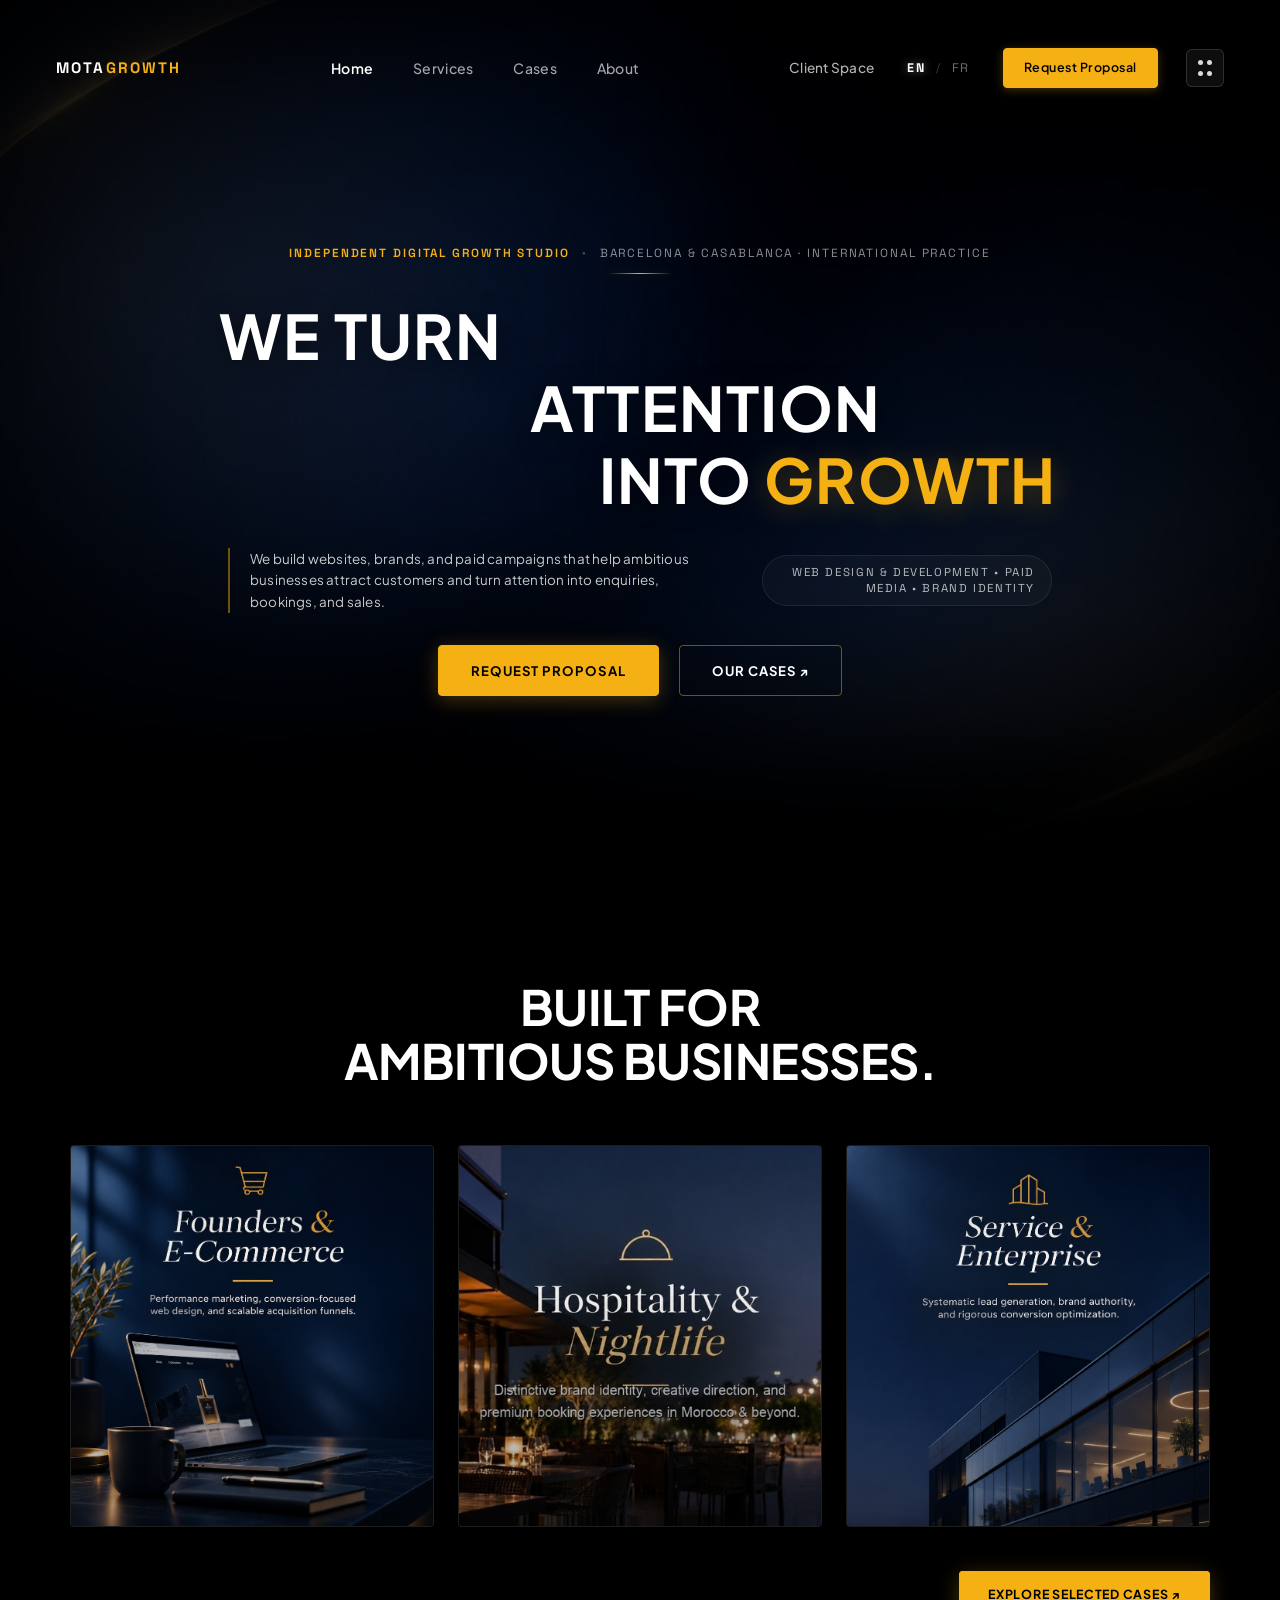
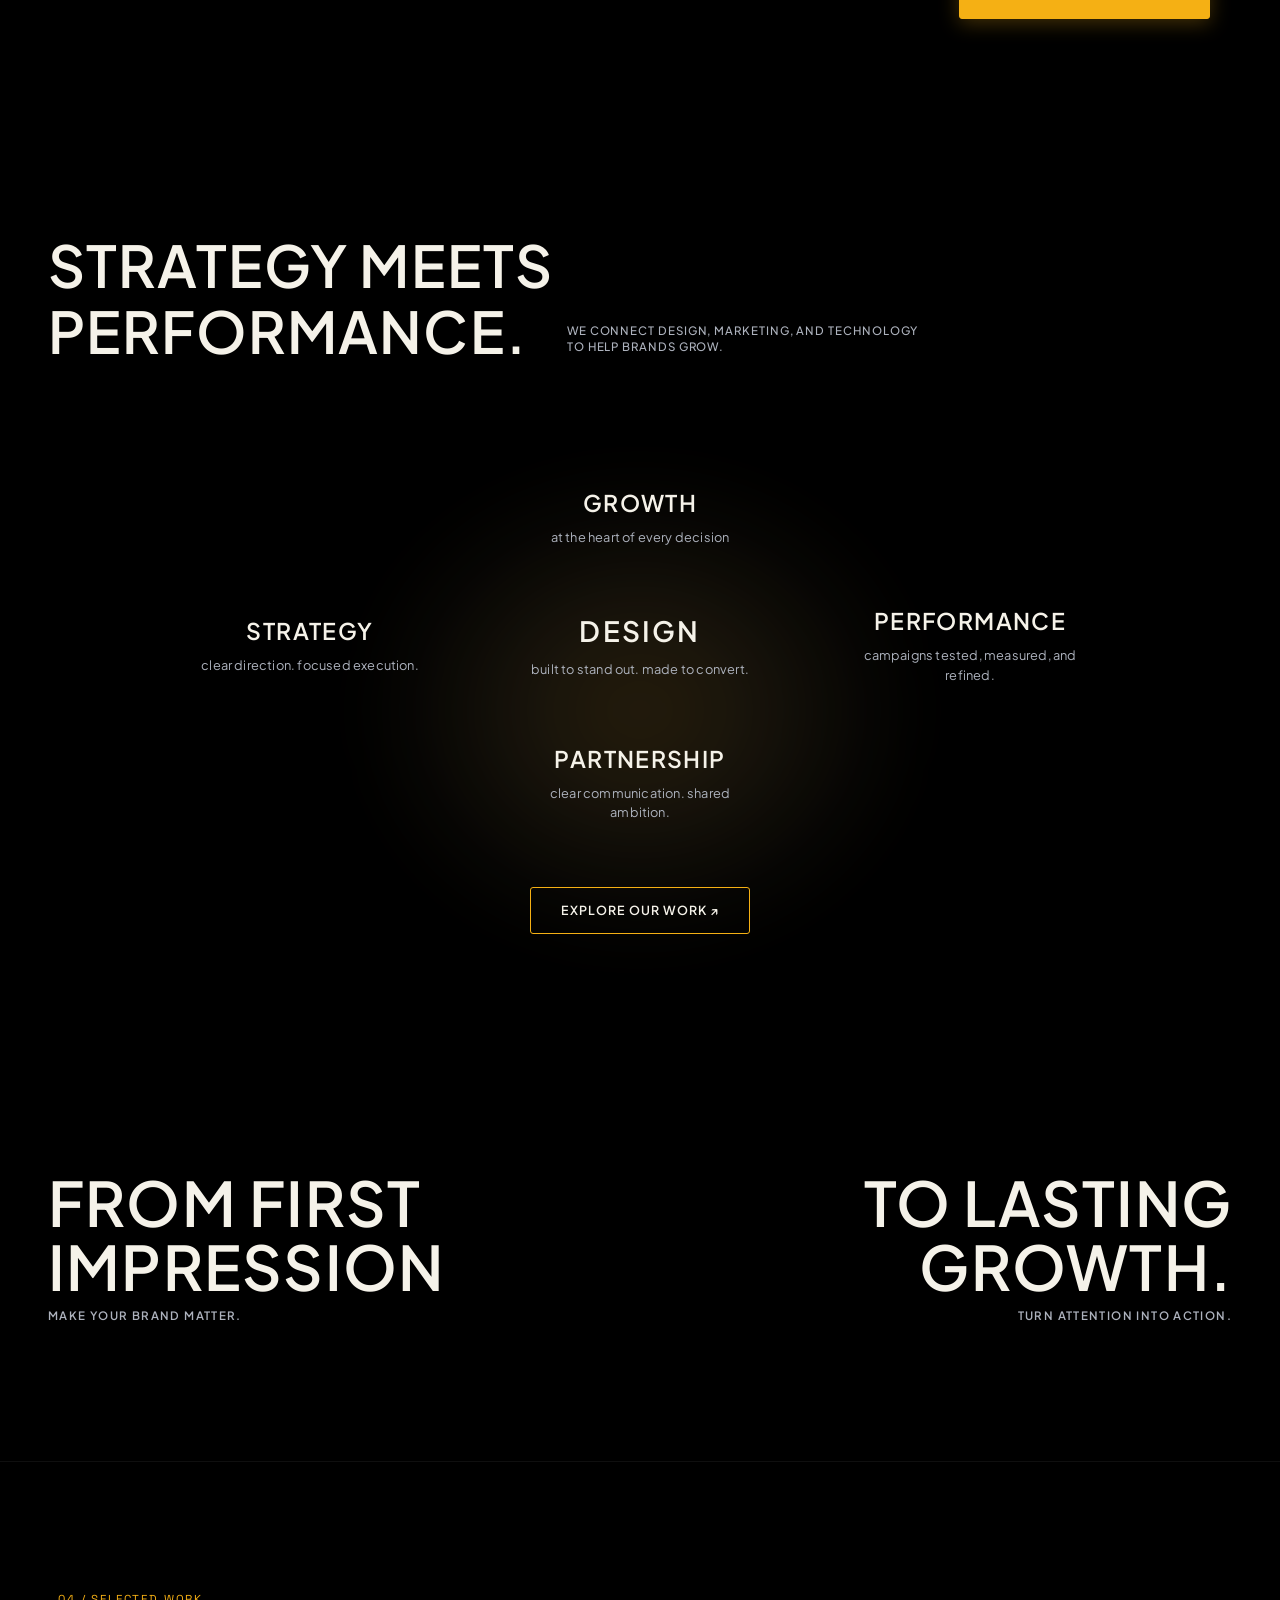
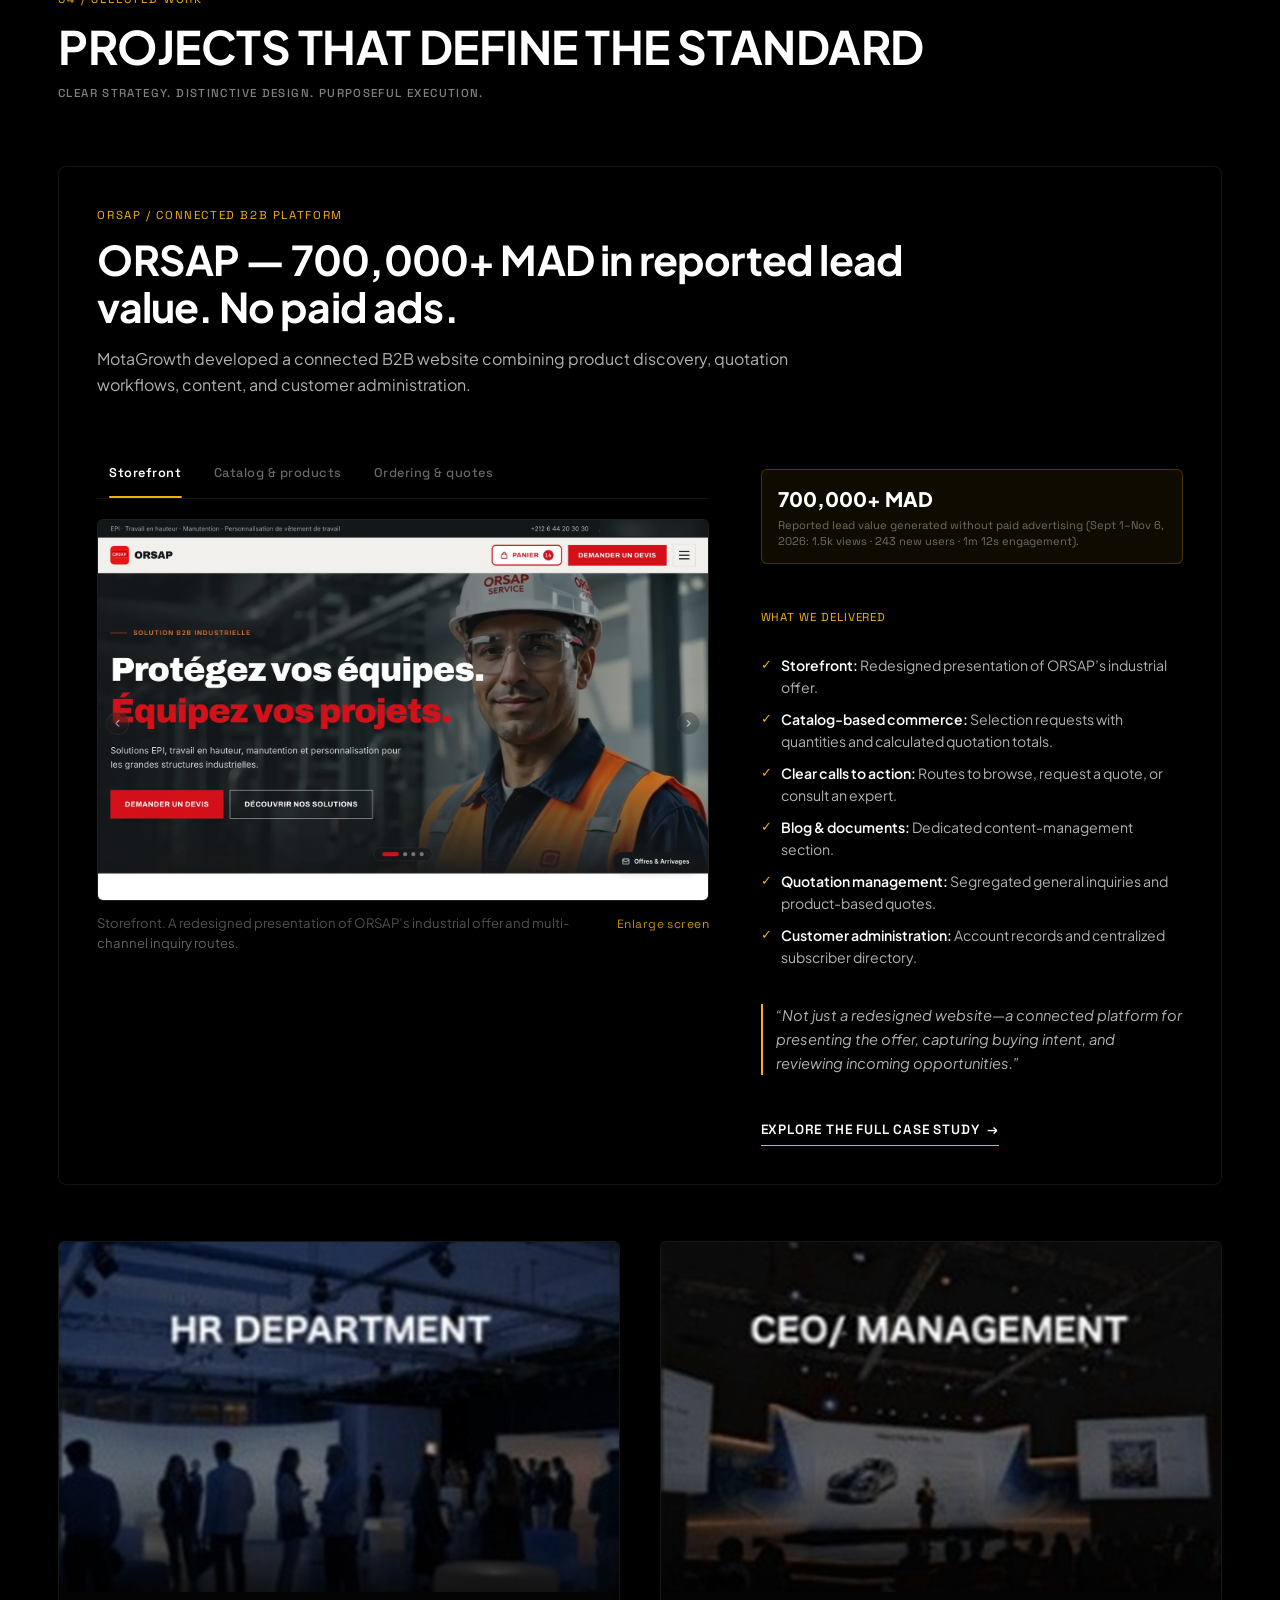
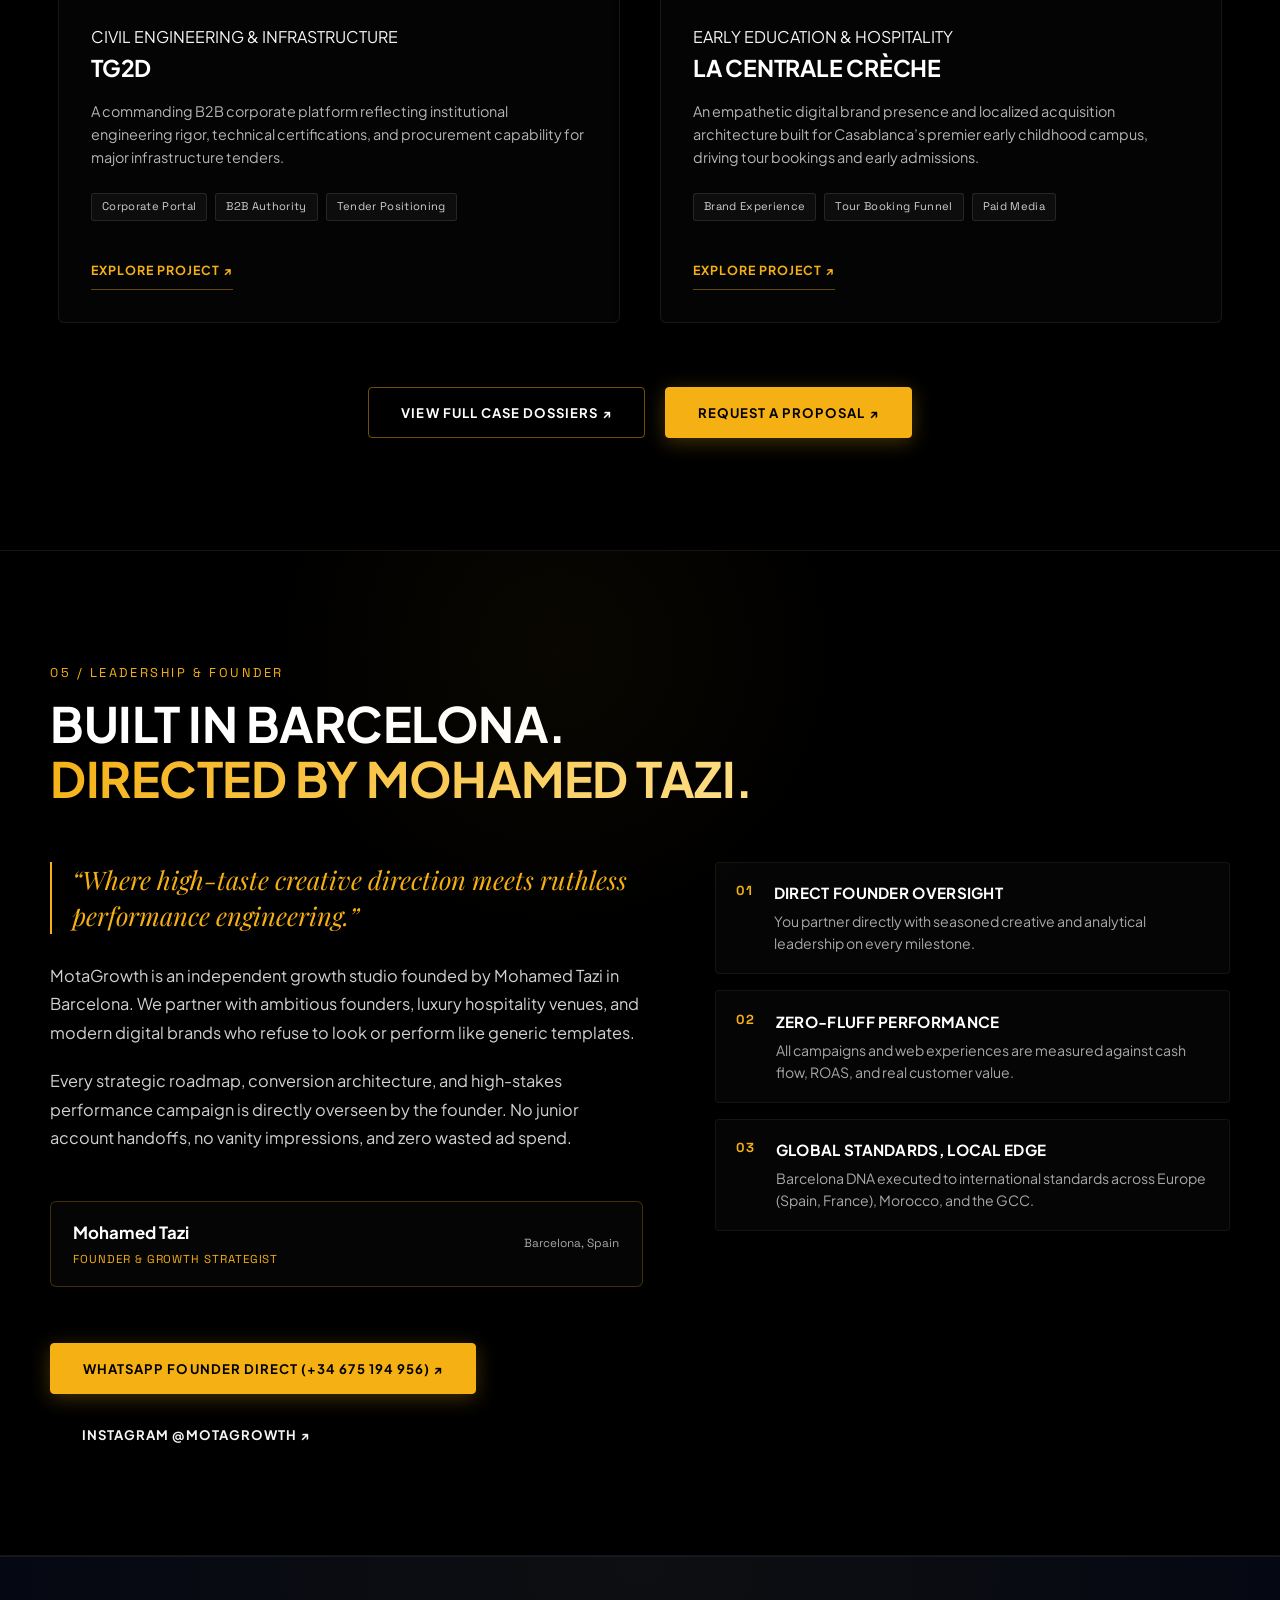
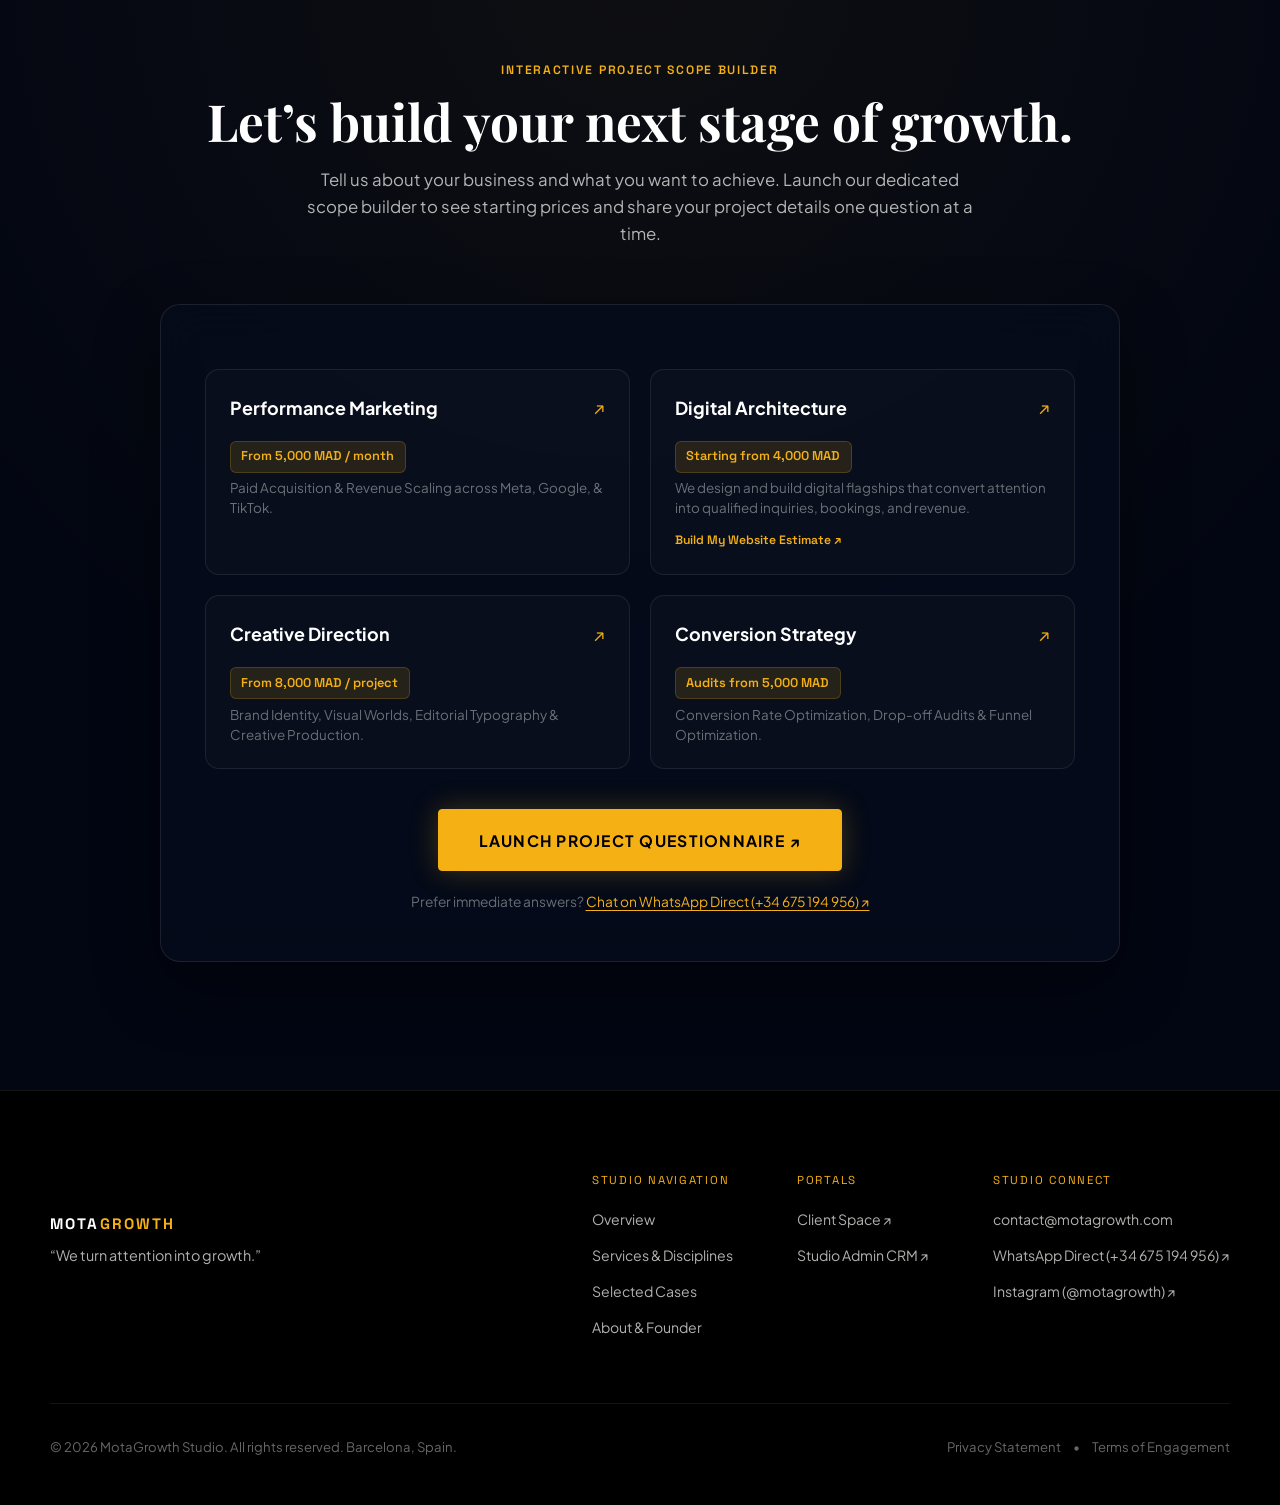
==== commit 30de5126: "feat(estimator): implement full scope-based website estimator for Digital Architecture with sticky l" ====
--- a/index.html
+++ b/index.html
@@ -17,7 +17,7 @@
     href="https://fonts.googleapis.com/css2?family=Playfair+Display:ital,wght@0,400;0,500;0,600;1,400;1,500;1,600&family=Plus+Jakarta+Sans:wght@300;400;500;600;700&family=Space+Grotesk:wght@400;500;600&display=swap"
     rel="stylesheet">
 
-  <link rel="stylesheet" href="styles.css?v=4.8">
+  <link rel="stylesheet" href="styles.css?v=5.0">
   <script src="https://unpkg.com/lucide@latest"></script>
 </head>
 
@@ -619,8 +619,11 @@
                 <h3 class="q-service-title">Digital Architecture</h3>
                 <span class="q-arrow-badge">↗</span>
               </div>
-              <span class="q-service-price">From 15,000 MAD / project</span>
-              <p class="q-service-desc">Bespoke Web Design, Custom Engineering &amp; High-Conversion Architecture.</p>
+              <span class="q-service-price">Starting from 4,000 MAD</span>
+              <p class="q-service-desc">We design and build digital flagships that convert attention into qualified inquiries, bookings, and revenue.</p>
+              <div style="margin-top: 0.85rem; font-family: var(--font-mono); font-size: 0.76rem; font-weight: 600; color: var(--brand-gold);">
+                Build My Website Estimate ↗
+              </div>
             </a>
 
             <!-- Service 03: Creative Direction -->
@@ -858,7 +861,7 @@
   <div class="studio-cursor-dot" id="cursor-dot" aria-hidden="true"></div>
   <div class="studio-cursor-ring" id="cursor-ring" aria-hidden="true"></div>
 
-  <script src="app.js?v=4.8"></script>
+  <script src="app.js?v=5.0"></script>
 </body>
 
 </html>
--- a/styles.css
+++ b/styles.css
@@ -5434,42 +5434,44 @@
    STUDIO PRECISION CURSOR & MICRO-INTERACTIONS (UNIVERSAL)
    ========================================================================== */
 
-/* Hide default OS cursor ONLY when custom cursor has initialized on pointer-fine desktop devices */
-@media (hover: hover) and (pointer: fine) {
-  html.has-custom-cursor,
-  html.has-custom-cursor body,
-  html.has-custom-cursor body *,
-  html.has-custom-cursor dialog,
-  html.has-custom-cursor dialog *,
-  html.has-custom-cursor .ocs-viewer,
-  html.has-custom-cursor .ocs-viewer *,
-  html.has-custom-cursor .orsap-lightbox-modal,
-  html.has-custom-cursor .orsap-lightbox-modal *,
-  html.has-custom-cursor .legal-modal,
-  html.has-custom-cursor .legal-modal *,
-  html.has-custom-cursor .studio-menu-overlay,
-  html.has-custom-cursor .studio-menu-overlay * {
-    cursor: none !important;
-  }
-
-  /* Form text inputs & editable areas always preserve standard text cursor for editing */
-  html.has-custom-cursor input[type="text"],
-  html.has-custom-cursor input[type="password"],
-  html.has-custom-cursor input[type="email"],
-  html.has-custom-cursor input[type="number"],
-  html.has-custom-cursor input[type="search"],
-  html.has-custom-cursor textarea,
-  html.has-custom-cursor [contenteditable="true"] {
-    cursor: text !important;
-  }
-
-  html.has-custom-cursor select {
-    cursor: pointer !important;
-  }
+/* Hide default OS cursor when custom cursor has initialized on any desktop / device */
+html.has-custom-cursor,
+html.has-custom-cursor body,
+html.has-custom-cursor body *,
+html.has-custom-cursor dialog,
+html.has-custom-cursor dialog *,
+html.has-custom-cursor .ocs-viewer,
+html.has-custom-cursor .ocs-viewer *,
+html.has-custom-cursor .orsap-lightbox-modal,
+html.has-custom-cursor .orsap-lightbox-modal *,
+html.has-custom-cursor .legal-modal,
+html.has-custom-cursor .legal-modal *,
+html.has-custom-cursor .studio-menu-overlay,
+html.has-custom-cursor .studio-menu-overlay * {
+  cursor: none !important;
+}
+
+/* Form text inputs & editable areas always preserve standard text cursor for editing */
+html.has-custom-cursor input[type="text"],
+html.has-custom-cursor input[type="password"],
+html.has-custom-cursor input[type="email"],
+html.has-custom-cursor input[type="tel"],
+html.has-custom-cursor input[type="url"],
+html.has-custom-cursor input[type="number"],
+html.has-custom-cursor input[type="search"],
+html.has-custom-cursor textarea,
+html.has-custom-cursor [contenteditable="true"] {
+  cursor: text !important;
+}
+
+html.has-custom-cursor select {
+  cursor: pointer !important;
 }
 
 /* Precision Cursor Dot - Maximum possible z-index (2147483647) floats above all modals & screenshots */
-.studio-cursor-dot {
+.studio-cursor-dot,
+#cursor-dot,
+.cursor-dot {
   position: fixed;
   top: 0;
   left: 0;
@@ -5486,7 +5488,9 @@
 }
 
 /* Precision Cursor Ring - Maximum possible z-index (2147483646) floats right under the dot */
-.studio-cursor-ring {
+.studio-cursor-ring,
+#cursor-ring,
+.cursor-ring {
   position: fixed;
   top: 0;
   left: 0;
@@ -5503,7 +5507,11 @@
 }
 
 body.cursor-active .studio-cursor-dot,
+body.cursor-active #cursor-dot,
+body.cursor-active .cursor-dot,
 body.cursor-active .studio-cursor-ring,
+body.cursor-active #cursor-ring,
+body.cursor-active .cursor-ring,
 .ocs-viewer[open] .studio-cursor-dot,
 .ocs-viewer[open] .studio-cursor-ring,
 dialog[open] .studio-cursor-dot,
@@ -5513,47 +5521,52 @@
 }
 
 /* Gold expansion on interactive hover */
-body.cursor-hover .studio-cursor-ring {
+body.cursor-hover .studio-cursor-ring,
+body.cursor-hover #cursor-ring,
+body.cursor-hover .cursor-ring {
   width: 52px;
   height: 52px;
-  border-color: var(--brand-gold);
-  background: rgba(245, 176, 20, 0.09);
-  box-shadow: 0 0 16px rgba(245, 176, 20, 0.25);
-}
-
-body.cursor-hover .studio-cursor-dot {
-  background: var(--brand-gold);
-  transform: translate(-50%, -50%) scale(1.6);
+  border-color: var(--brand-gold) !important;
+  background: rgba(245, 176, 20, 0.09) !important;
+  box-shadow: 0 0 16px rgba(245, 176, 20, 0.25) !important;
+}
+
+body.cursor-hover .studio-cursor-dot,
+body.cursor-hover #cursor-dot,
+body.cursor-hover .cursor-dot {
+  background: var(--brand-gold) !important;
+  transform: translate(-50%, -50%) scale(1.6) !important;
 }
 
 /* Clicking / Pressing state */
-body.cursor-clicking .studio-cursor-ring {
+body.cursor-clicking .studio-cursor-ring,
+body.cursor-clicking #cursor-ring,
+body.cursor-clicking .cursor-ring {
   transform: translate(-50%, -50%) scale(0.75);
   border-color: var(--brand-gold);
   background: rgba(245, 176, 20, 0.18);
 }
 
-body.cursor-clicking .studio-cursor-dot {
+body.cursor-clicking .studio-cursor-dot,
+body.cursor-clicking #cursor-dot,
+body.cursor-clicking .cursor-dot {
   transform: translate(-50%, -50%) scale(0.75);
   background: var(--brand-gold);
 }
 
 /* Text editing state - ring gracefully shrinks so it doesn't obstruct typing */
-body.cursor-text .studio-cursor-ring {
+body.cursor-text .studio-cursor-ring,
+body.cursor-text #cursor-ring,
+body.cursor-text .cursor-ring {
   opacity: 0 !important;
   transform: translate(-50%, -50%) scale(0.3);
 }
 
-body.cursor-text .studio-cursor-dot {
+body.cursor-text .studio-cursor-dot,
+body.cursor-text #cursor-dot,
+body.cursor-text .cursor-dot {
   opacity: 0.35 !important;
   transform: translate(-50%, -50%) scale(0.6);
-}
-
-@media (hover: none) or (pointer: coarse) {
-  .studio-cursor-dot,
-  .studio-cursor-ring {
-    display: none !important;
-  }
 }
 
 /* Subtle Shimmer Beam on Solid Buttons */
@@ -7406,3 +7419,766 @@
     font-size: 0.88rem;
   }
 }
+
+/* 2-Part Split Phone Input (Country Code + Phone Number) */
+.q-phone-split-group {
+  display: grid;
+  grid-template-columns: 240px 1fr;
+  gap: 1rem;
+  width: 100%;
+}
+
+@media (max-width: 640px) {
+  .q-phone-split-group {
+    grid-template-columns: 1fr;
+    gap: 0.75rem;
+  }
+}
+
+.q-country-code-select {
+  font-size: 1.05rem;
+  font-family: var(--font-sans);
+  font-weight: 500;
+  padding: 1.15rem 1.1rem;
+  border-radius: 12px;
+  border: 1.5px solid rgba(255, 255, 255, 0.12);
+  background: #020612;
+  color: #FFFFFF;
+  cursor: pointer;
+  outline: none;
+  transition: all 0.22s ease;
+  appearance: none;
+  -webkit-appearance: none;
+  background-image: url("data:image/svg+xml;charset=UTF-8,%3csvg xmlns='http://www.w3.org/2000/svg' viewBox='0 0 24 24' fill='none' stroke='%23f5b014' stroke-width='2.5' stroke-linecap='round' stroke-linejoin='round'%3e%3cpolyline points='6 9 12 15 18 9'%3e%3c/polyline%3e%3c/svg%3e");
+  background-repeat: no-repeat;
+  background-position: right 1.15rem center;
+  background-size: 1.1rem;
+  padding-right: 2.75rem;
+}
+
+.q-country-code-select:focus {
+  border-color: var(--brand-gold);
+  background-color: rgba(245, 176, 20, 0.04);
+  box-shadow: 0 0 20px rgba(245, 176, 20, 0.2);
+}
+
+.q-country-code-select option {
+  background: #020612;
+  color: #FFFFFF;
+  font-size: 1rem;
+  padding: 0.75rem;
+}
+
+.q-phone-number-input {
+  font-size: 1.25rem;
+  font-family: var(--font-mono);
+  letter-spacing: 0.04em;
+}
+
+/* =========================================================================
+   SCOPE ESTIMATE & BUDGET FLOW EXTENSIONS (V8)
+   ========================================================================= */
+.q-option-text-group {
+  flex: 1;
+  display: flex;
+  align-items: center;
+  justify-content: space-between;
+  gap: 0.75rem;
+  flex-wrap: wrap;
+}
+
+.q-option-badge {
+  font-family: var(--font-mono);
+  font-size: 0.72rem;
+  font-weight: 600;
+  letter-spacing: 0.04em;
+  padding: 0.2rem 0.55rem;
+  border-radius: 6px;
+  background: rgba(255, 255, 255, 0.05);
+  border: 1px solid rgba(255, 255, 255, 0.1);
+  color: #94a3b8;
+  transition: all 0.2s ease;
+}
+
+.q-option-row.is-selected .q-option-badge {
+  background: rgba(245, 176, 20, 0.16);
+  border-color: rgba(245, 176, 20, 0.38);
+  color: var(--brand-gold);
+}
+
+/* Live Scope Estimate Card */
+.q-scope-estimate-view {
+  width: 100%;
+}
+
+.q-scope-estimate-card {
+  background: linear-gradient(145deg, rgba(255, 255, 255, 0.03) 0%, rgba(245, 176, 20, 0.04) 100%);
+  border: 1.5px solid rgba(245, 176, 20, 0.3);
+  border-radius: 18px;
+  padding: 2.25rem;
+  box-shadow: 0 12px 36px rgba(0, 0, 0, 0.4), 0 0 24px rgba(245, 176, 20, 0.08);
+  position: relative;
+  overflow: hidden;
+}
+
+.q-scope-estimate-badge {
+  display: inline-block;
+  font-family: var(--font-mono);
+  font-size: 0.68rem;
+  font-weight: 700;
+  letter-spacing: 0.14em;
+  text-transform: uppercase;
+  color: var(--brand-gold);
+  background: rgba(245, 176, 20, 0.12);
+  border: 1px solid rgba(245, 176, 20, 0.28);
+  padding: 0.25rem 0.65rem;
+  border-radius: 6px;
+  margin-bottom: 0.85rem;
+}
+
+.q-scope-service-name {
+  font-family: var(--font-serif);
+  font-size: 1.45rem;
+  font-weight: 600;
+  color: #FFFFFF;
+  margin-bottom: 0.75rem;
+}
+
+.q-scope-price-box {
+  display: flex;
+  align-items: baseline;
+  gap: 0.65rem;
+  margin-bottom: 1.5rem;
+  padding-bottom: 1.25rem;
+  border-bottom: 1px solid rgba(255, 255, 255, 0.08);
+}
+
+.q-scope-price-val {
+  font-family: var(--font-mono);
+  font-size: clamp(2.2rem, 5vw, 3.2rem);
+  font-weight: 700;
+  color: var(--brand-gold);
+  line-height: 1;
+  letter-spacing: -0.02em;
+}
+
+.q-scope-price-period {
+  font-size: 1.05rem;
+  color: var(--text-secondary);
+  font-weight: 500;
+}
+
+.q-scope-summary-line {
+  margin-bottom: 1.15rem;
+  font-size: 1.02rem;
+  line-height: 1.55;
+  color: #f1f5f9;
+}
+
+.q-scope-summary-label {
+  font-weight: 700;
+  color: var(--text-muted);
+  text-transform: uppercase;
+  font-size: 0.8rem;
+  letter-spacing: 0.08em;
+  display: block;
+  margin-bottom: 0.35rem;
+}
+
+.q-scope-summary-text {
+  font-size: 1.12rem;
+  font-weight: 600;
+  color: #FFFFFF;
+}
+
+.q-scope-pills-row {
+  display: flex;
+  flex-wrap: wrap;
+  gap: 0.55rem;
+  margin-bottom: 1.75rem;
+}
+
+.q-scope-pill {
+  display: inline-flex;
+  align-items: center;
+  gap: 0.4rem;
+  padding: 0.35rem 0.75rem;
+  border-radius: 8px;
+  background: rgba(255, 255, 255, 0.04);
+  border: 1px solid rgba(255, 255, 255, 0.1);
+  font-size: 0.85rem;
+  color: #e2e8f0;
+}
+
+.pill-check {
+  color: var(--brand-gold);
+  font-size: 0.8rem;
+  font-weight: bold;
+}
+
+.q-scope-inclusions {
+  background: rgba(2, 6, 18, 0.45);
+  border: 1px solid rgba(255, 255, 255, 0.06);
+  border-radius: 12px;
+  padding: 1.25rem 1.4rem;
+  margin-bottom: 1.5rem;
+}
+
+.q-scope-inclusions-title {
+  font-size: 0.82rem;
+  font-weight: 700;
+  color: var(--text-secondary);
+  text-transform: uppercase;
+  letter-spacing: 0.08em;
+  margin-bottom: 0.75rem;
+}
+
+.q-scope-inclusions-list {
+  list-style: none;
+  padding: 0;
+  margin: 0;
+  display: grid;
+  grid-template-columns: repeat(2, 1fr);
+  gap: 0.65rem 1rem;
+}
+
+.q-scope-inclusions-list li {
+  font-size: 0.88rem;
+  color: #cbd5e1;
+  display: flex;
+  align-items: flex-start;
+  gap: 0.45rem;
+  line-height: 1.4;
+}
+
+.inc-check {
+  color: var(--brand-gold);
+  font-size: 0.75rem;
+  margin-top: 0.15rem;
+}
+
+.q-scope-next-note {
+  display: flex;
+  align-items: center;
+  gap: 0.65rem;
+  font-size: 0.86rem;
+  color: #94a3b8;
+  line-height: 1.45;
+  padding-top: 1rem;
+  border-top: 1px solid rgba(255, 255, 255, 0.06);
+}
+
+.q-info-icon {
+  width: 16px;
+  height: 16px;
+  color: var(--brand-gold);
+  flex-shrink: 0;
+}
+
+/* Review / Comparison Card */
+.q-budget-comparison-card {
+  background: rgba(255, 255, 255, 0.02);
+  border: 1px solid rgba(255, 255, 255, 0.1);
+  border-radius: 16px;
+  padding: 1.75rem;
+  margin-bottom: 1.5rem;
+}
+
+.q-comparison-row {
+  display: grid;
+  grid-template-columns: 1fr 1fr;
+  gap: 1.25rem;
+}
+
+.q-comp-col {
+  display: flex;
+  flex-direction: column;
+  gap: 0.35rem;
+}
+
+.q-comp-label {
+  font-size: 0.76rem;
+  color: var(--text-muted);
+  text-transform: uppercase;
+  letter-spacing: 0.06em;
+  font-weight: 600;
+}
+
+.q-comp-value {
+  font-size: 1.02rem;
+  color: #FFFFFF;
+  font-weight: 600;
+  line-height: 1.4;
+}
+
+.q-comp-price {
+  font-family: var(--font-mono);
+  font-size: 1.45rem;
+  font-weight: 700;
+  color: var(--brand-gold);
+}
+
+.q-comp-badge {
+  font-size: 1.05rem;
+  font-weight: 600;
+}
+
+.q-priority-tag {
+  display: inline-flex;
+  align-items: center;
+  font-size: 0.85rem;
+  font-weight: 600;
+  padding: 0.25rem 0.65rem;
+  border-radius: 6px;
+  width: fit-content;
+}
+
+.q-priority-tag.p-high {
+  background: rgba(245, 176, 20, 0.15);
+  color: var(--brand-gold);
+  border: 1px solid rgba(245, 176, 20, 0.35);
+}
+
+.q-priority-tag.p-med {
+  background: rgba(56, 189, 248, 0.12);
+  color: #38bdf8;
+  border: 1px solid rgba(56, 189, 248, 0.3);
+}
+
+.q-priority-tag.p-low {
+  background: rgba(148, 163, 184, 0.12);
+  color: #94a3b8;
+  border: 1px solid rgba(148, 163, 184, 0.25);
+}
+
+.q-comparison-feedback {
+  margin-top: 1.35rem;
+}
+
+.q-feedback-alert {
+  border-radius: 12px;
+  padding: 1.25rem 1.4rem;
+  line-height: 1.5;
+}
+
+.q-alert-above {
+  background: rgba(245, 176, 20, 0.06);
+  border: 1px solid rgba(245, 176, 20, 0.3);
+  color: #fef08a;
+}
+
+.q-alert-fit {
+  background: rgba(16, 185, 129, 0.07);
+  border: 1px solid rgba(16, 185, 129, 0.35);
+  color: #a7f3d0;
+}
+
+.q-alert-guidance {
+  background: rgba(56, 189, 248, 0.07);
+  border: 1px solid rgba(56, 189, 248, 0.35);
+  color: #bae6fd;
+}
+
+.q-alert-head {
+  display: flex;
+  align-items: center;
+  gap: 0.5rem;
+  font-size: 0.95rem;
+  font-weight: 700;
+  margin-bottom: 0.5rem;
+}
+
+.q-alert-icon {
+  font-size: 1.1rem;
+}
+
+.q-alert-msg {
+  font-size: 0.92rem;
+  margin: 0;
+  color: #f1f5f9;
+}
+
+.q-alert-msg strong {
+  color: #FFFFFF;
+}
+
+.q-proceed-choice-box {
+  margin-top: 1.15rem;
+  padding-top: 1rem;
+  border-top: 1px solid rgba(245, 176, 20, 0.2);
+}
+
+.q-proceed-title {
+  display: block;
+  font-size: 0.85rem;
+  font-weight: 700;
+  color: #FFFFFF;
+  margin-bottom: 0.65rem;
+  text-transform: uppercase;
+  letter-spacing: 0.04em;
+}
+
+.q-proceed-options {
+  display: flex;
+  flex-direction: column;
+  gap: 0.55rem;
+}
+
+.q-proceed-opt {
+  display: flex;
+  align-items: center;
+  gap: 0.65rem;
+  padding: 0.65rem 0.95rem;
+  border-radius: 8px;
+  background: rgba(0, 0, 0, 0.35);
+  border: 1px solid rgba(255, 255, 255, 0.1);
+  color: #e2e8f0;
+  font-size: 0.88rem;
+  cursor: pointer;
+  transition: all 0.2s ease;
+}
+
+.q-proceed-opt:hover {
+  background: rgba(245, 176, 20, 0.08);
+  border-color: rgba(245, 176, 20, 0.3);
+}
+
+.q-proceed-opt input[type="radio"] {
+  accent-color: var(--brand-gold);
+  width: 16px;
+  height: 16px;
+}
+
+@media (max-width: 640px) {
+  .q-scope-inclusions-list {
+    grid-template-columns: 1fr;
+  }
+  .q-comparison-row {
+    grid-template-columns: 1fr;
+    gap: 0.85rem;
+  }
+  .q-scope-estimate-card {
+    padding: 1.5rem;
+  }
+}
+
+/* =========================================================================
+   STICKY LIVE ESTIMATE SUMMARY RAIL (DESKTOP & MOBILE)
+   ========================================================================= */
+
+.wizard-shell.has-sticky-rail {
+  max-width: 1140px;
+  display: flex;
+  gap: 2.25rem;
+  align-items: flex-start;
+  justify-content: space-between;
+}
+
+.wizard-shell.has-sticky-rail .wizard-stage {
+  flex: 1;
+  max-width: 720px;
+}
+
+.wizard-sticky-rail {
+  width: 350px;
+  flex-shrink: 0;
+  position: sticky;
+  top: 96px;
+  z-index: 40;
+}
+
+.sticky-estimate-card {
+  background: linear-gradient(160deg, rgba(15, 23, 42, 0.85) 0%, rgba(6, 11, 23, 0.95) 100%);
+  border: 1px solid rgba(245, 176, 20, 0.22);
+  border-radius: 16px;
+  padding: 1.5rem;
+  box-shadow: 0 16px 40px rgba(0, 0, 0, 0.45), 0 0 20px rgba(245, 176, 20, 0.05);
+  backdrop-filter: blur(14px);
+  -webkit-backdrop-filter: blur(14px);
+  transition: all 0.25s ease;
+}
+
+.s-est-header {
+  display: flex;
+  flex-direction: column;
+  gap: 0.35rem;
+  margin-bottom: 1rem;
+  padding-bottom: 0.85rem;
+  border-bottom: 1px solid rgba(255, 255, 255, 0.08);
+}
+
+.s-est-badge {
+  font-family: var(--font-mono);
+  font-size: 0.65rem;
+  font-weight: 700;
+  letter-spacing: 0.12em;
+  text-transform: uppercase;
+  color: var(--brand-gold);
+  display: inline-flex;
+  align-items: center;
+  gap: 0.35rem;
+}
+
+.s-est-service-title {
+  font-family: var(--font-serif);
+  font-size: 1.15rem;
+  font-weight: 600;
+  color: #FFFFFF;
+}
+
+.s-est-pricing-box {
+  margin-bottom: 1.15rem;
+  background: rgba(2, 6, 18, 0.45);
+  border: 1px solid rgba(255, 255, 255, 0.06);
+  border-radius: 12px;
+  padding: 1rem 1.15rem;
+}
+
+.s-est-price-val {
+  font-family: var(--font-mono);
+  font-size: 1.85rem;
+  font-weight: 700;
+  color: var(--brand-gold);
+  line-height: 1.1;
+  letter-spacing: -0.01em;
+}
+
+.s-est-period {
+  font-size: 0.76rem;
+  color: #94a3b8;
+  margin-top: 0.25rem;
+}
+
+.s-est-monthly-val {
+  margin-top: 0.65rem;
+  padding-top: 0.55rem;
+  border-top: 1px dashed rgba(255, 255, 255, 0.1);
+  font-family: var(--font-mono);
+  font-size: 0.88rem;
+  font-weight: 600;
+  color: #38bdf8;
+  display: flex;
+  align-items: center;
+  gap: 0.35rem;
+}
+
+.s-est-custom-banner {
+  background: rgba(245, 176, 20, 0.08);
+  border: 1px solid rgba(245, 176, 20, 0.35);
+  border-radius: 10px;
+  padding: 0.85rem 1rem;
+  margin-bottom: 1.15rem;
+  display: flex;
+  align-items: flex-start;
+  gap: 0.65rem;
+}
+
+.s-est-custom-icon {
+  color: var(--brand-gold);
+  font-size: 1rem;
+  line-height: 1;
+}
+
+.s-est-custom-text strong {
+  display: block;
+  font-size: 0.85rem;
+  color: #fef08a;
+  margin-bottom: 0.2rem;
+}
+
+.s-est-custom-text span {
+  display: block;
+  font-size: 0.76rem;
+  color: #cbd5e1;
+  line-height: 1.35;
+}
+
+.s-est-breakdown-wrap {
+  margin-bottom: 1.15rem;
+}
+
+.s-est-breakdown-title {
+  font-size: 0.72rem;
+  font-weight: 700;
+  color: var(--text-muted);
+  text-transform: uppercase;
+  letter-spacing: 0.08em;
+  margin-bottom: 0.65rem;
+}
+
+.s-est-breakdown-list {
+  list-style: none;
+  padding: 0;
+  margin: 0;
+  max-height: 250px;
+  overflow-y: auto;
+  display: flex;
+  flex-direction: column;
+  gap: 0.45rem;
+}
+
+.s-est-breakdown-list::-webkit-scrollbar {
+  width: 4px;
+}
+
+.s-est-breakdown-list::-webkit-scrollbar-thumb {
+  background: rgba(245, 176, 20, 0.25);
+  border-radius: 4px;
+}
+
+.s-est-item {
+  display: flex;
+  align-items: center;
+  justify-content: space-between;
+  gap: 0.5rem;
+  font-size: 0.8rem;
+  color: #e2e8f0;
+  padding: 0.35rem 0.55rem;
+  border-radius: 6px;
+  background: rgba(255, 255, 255, 0.02);
+  border: 1px solid rgba(255, 255, 255, 0.04);
+}
+
+.s-est-item-label {
+  overflow: hidden;
+  text-overflow: ellipsis;
+  white-space: nowrap;
+}
+
+.s-est-item-price {
+  font-family: var(--font-mono);
+  font-size: 0.72rem;
+  font-weight: 600;
+  color: var(--brand-gold);
+  flex-shrink: 0;
+}
+
+.s-est-item-price.is-custom {
+  color: #f59e0b;
+}
+
+.s-est-item-price.is-monthly {
+  color: #38bdf8;
+}
+
+.s-est-disclaimer {
+  font-size: 0.68rem;
+  color: #64748b;
+  line-height: 1.45;
+  padding-top: 0.75rem;
+  border-top: 1px solid rgba(255, 255, 255, 0.06);
+}
+
+/* Mobile Collapsible Bar */
+.wizard-mobile-estimate-bar {
+  background: rgba(10, 16, 28, 0.94);
+  border-bottom: 1px solid rgba(245, 176, 20, 0.25);
+  backdrop-filter: blur(12px);
+  -webkit-backdrop-filter: blur(12px);
+  position: sticky;
+  top: 61px;
+  z-index: 55;
+}
+
+.mobile-est-toggle-btn {
+  width: 100%;
+  display: flex;
+  align-items: center;
+  justify-content: space-between;
+  padding: 0.75rem 1.25rem;
+  background: transparent;
+  border: none;
+  color: #FFFFFF;
+  cursor: pointer;
+  text-align: left;
+}
+
+.m-est-left {
+  display: flex;
+  align-items: center;
+  gap: 0.5rem;
+  flex-wrap: wrap;
+}
+
+.m-est-indicator {
+  width: 7px;
+  height: 7px;
+  border-radius: 50%;
+  background: var(--brand-gold);
+  box-shadow: 0 0 6px var(--brand-gold);
+}
+
+.m-est-label {
+  font-size: 0.76rem;
+  color: #94a3b8;
+  font-weight: 500;
+}
+
+.m-est-price {
+  font-family: var(--font-mono);
+  font-size: 0.95rem;
+  font-weight: 700;
+  color: var(--brand-gold);
+}
+
+.m-est-monthly {
+  font-family: var(--font-mono);
+  font-size: 0.78rem;
+  font-weight: 600;
+  color: #38bdf8;
+}
+
+.m-est-right {
+  display: flex;
+  align-items: center;
+  gap: 0.35rem;
+}
+
+.m-est-view-text {
+  font-size: 0.74rem;
+  color: #94a3b8;
+}
+
+.m-est-arrow {
+  color: var(--brand-gold);
+  font-size: 0.85rem;
+  transition: transform 0.2s ease;
+}
+
+.mobile-est-toggle-btn[aria-expanded="true"] .m-est-arrow {
+  transform: rotate(180deg);
+}
+
+.mobile-est-drawer {
+  padding: 0.85rem 1.25rem 1.15rem 1.25rem;
+  background: rgba(6, 11, 23, 0.98);
+  border-top: 1px solid rgba(255, 255, 255, 0.08);
+}
+
+.mobile-est-content {
+  max-height: 220px;
+  overflow-y: auto;
+  display: flex;
+  flex-direction: column;
+  gap: 0.45rem;
+}
+
+@media (max-width: 1023px) {
+  .wizard-sticky-rail {
+    display: none !important;
+  }
+  .wizard-shell.has-sticky-rail {
+    display: block;
+    max-width: 780px;
+  }
+  .wizard-mobile-estimate-bar {
+    display: block !important;
+  }
+}
+
+@media (min-width: 1024px) {
+  .wizard-mobile-estimate-bar {
+    display: none !important;
+  }
+}
+
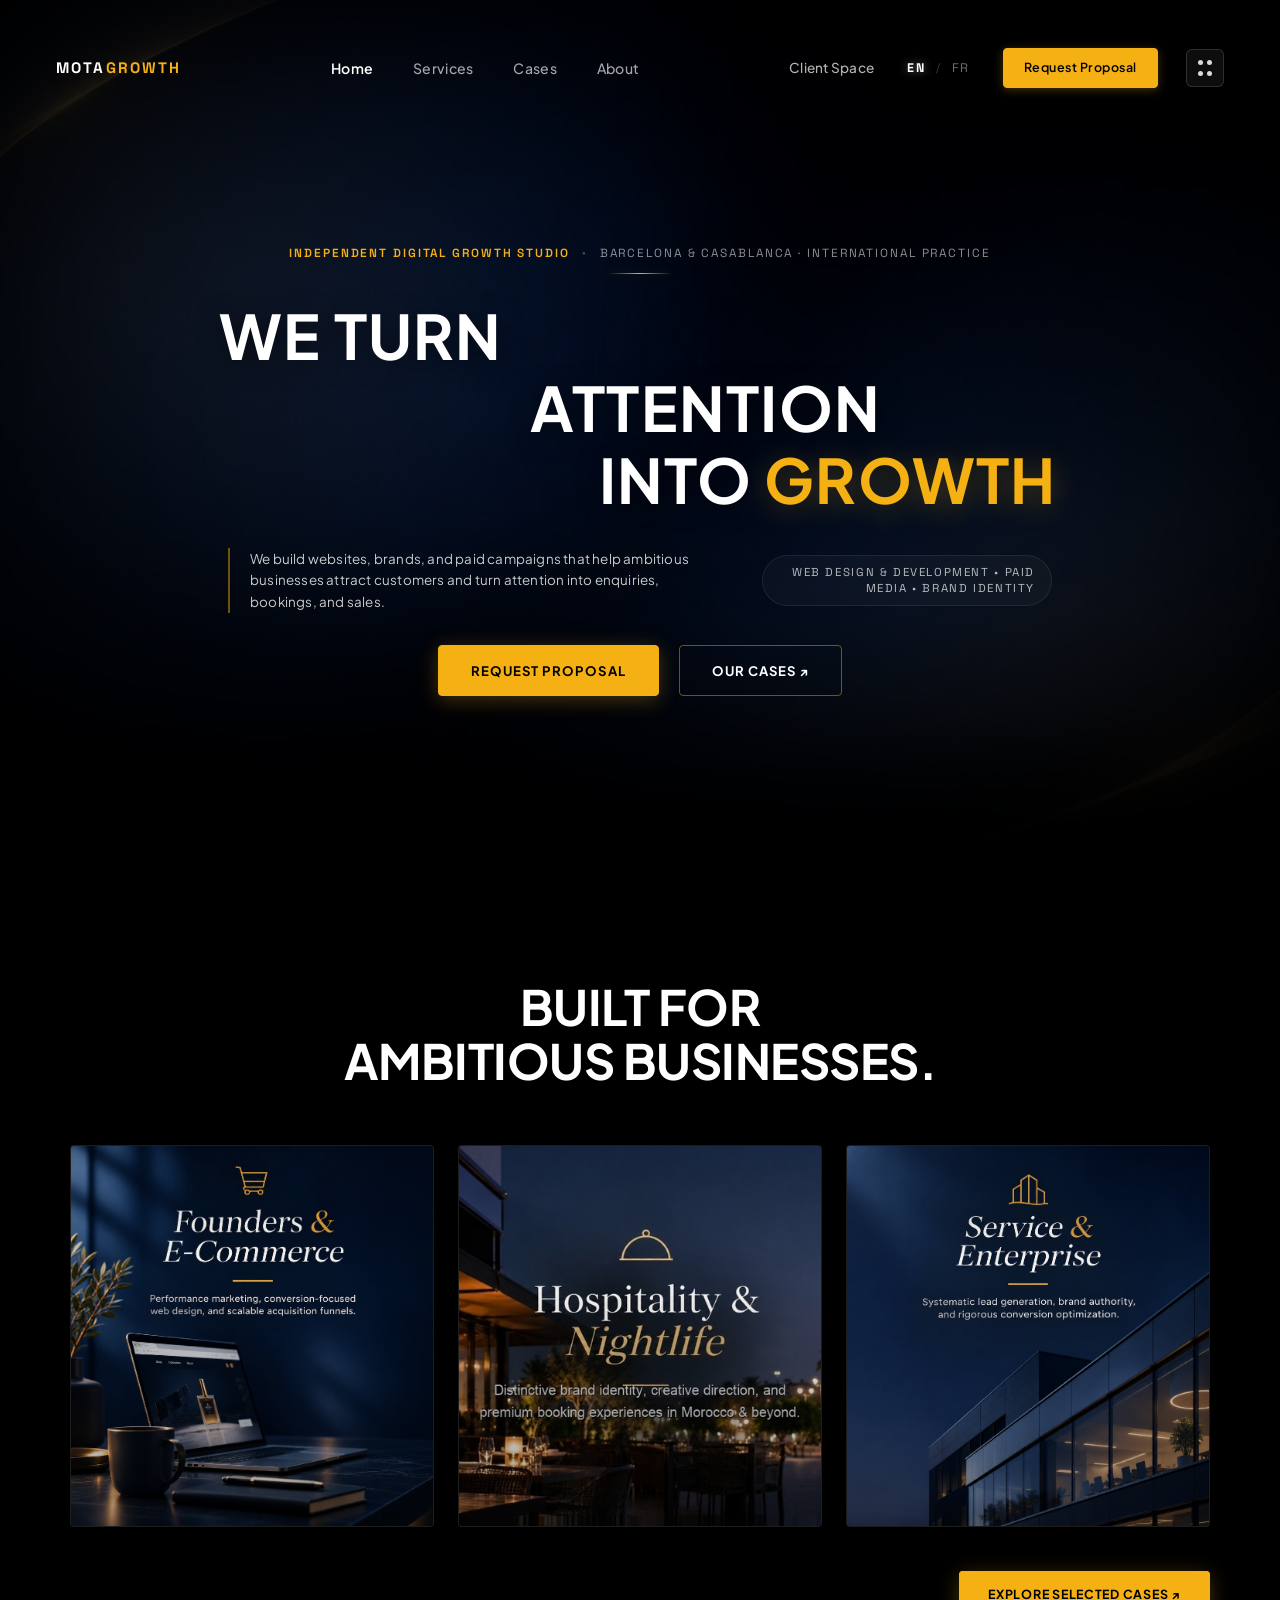
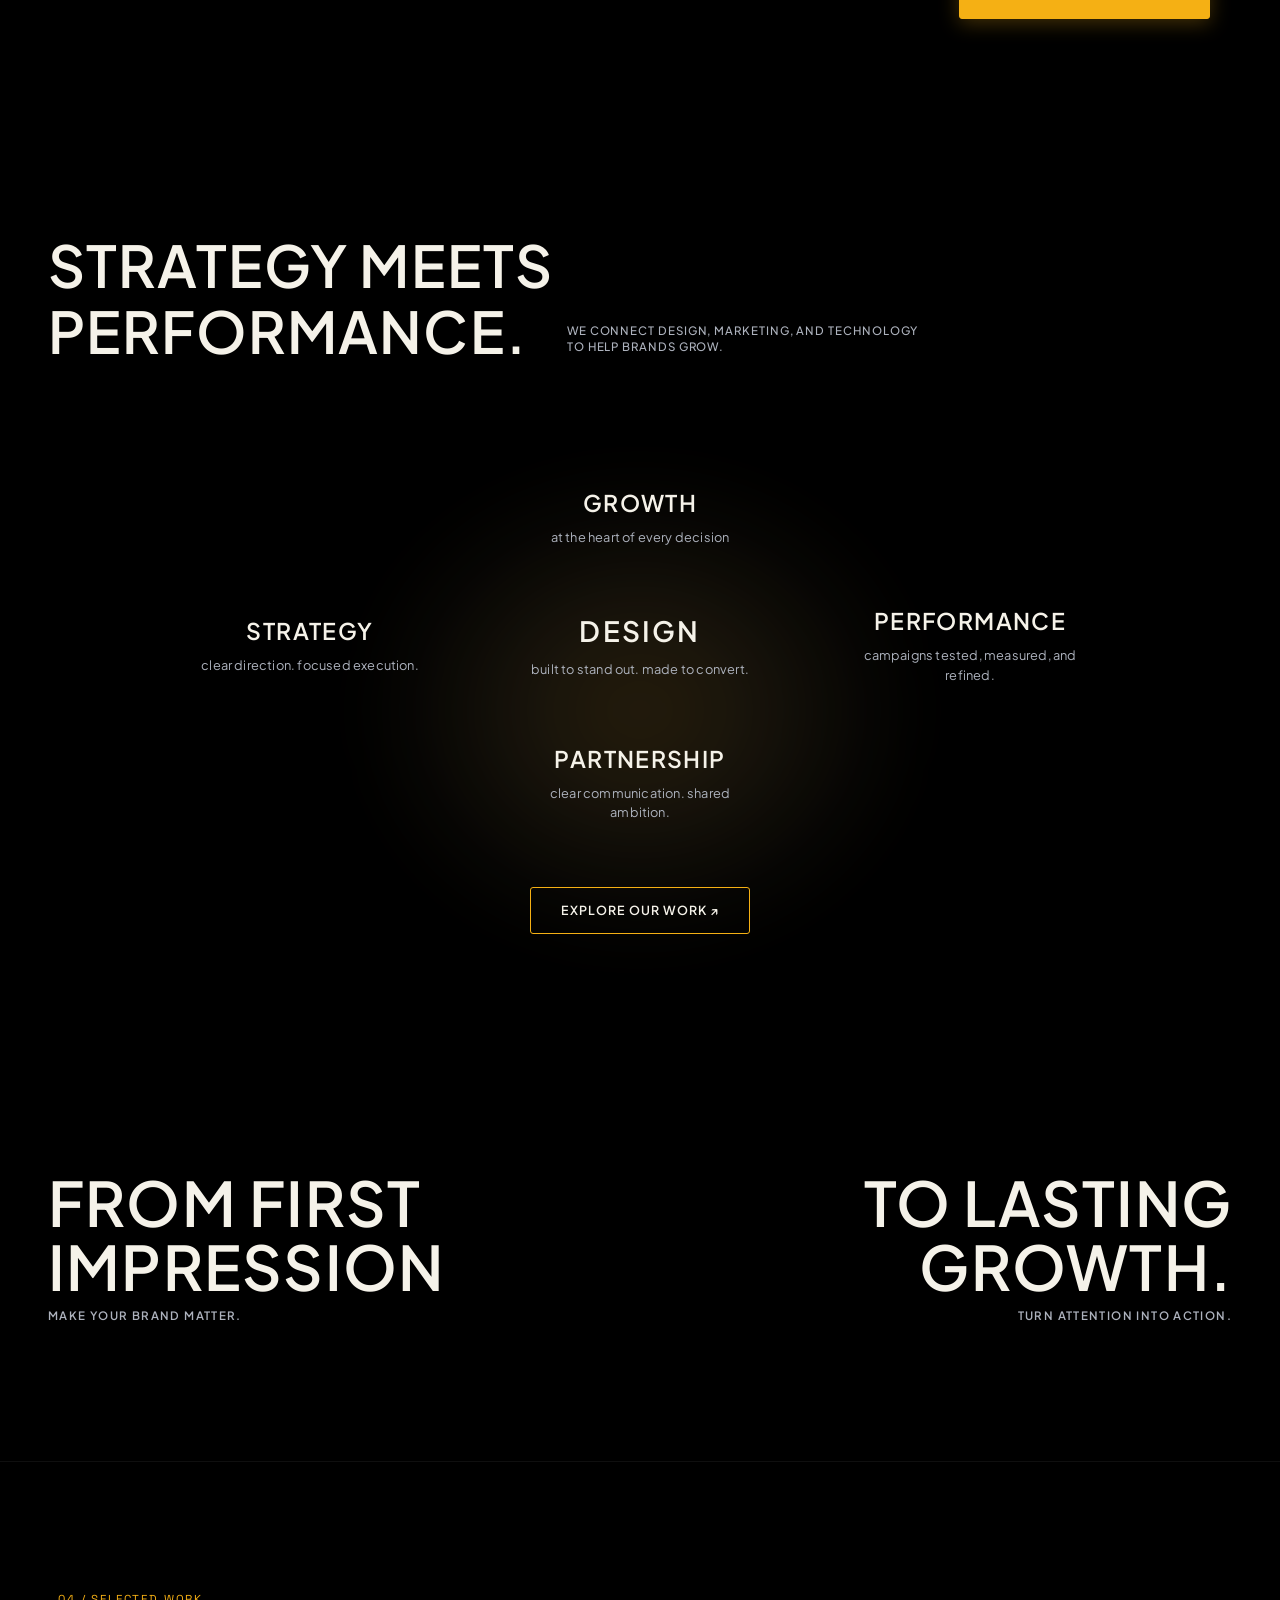
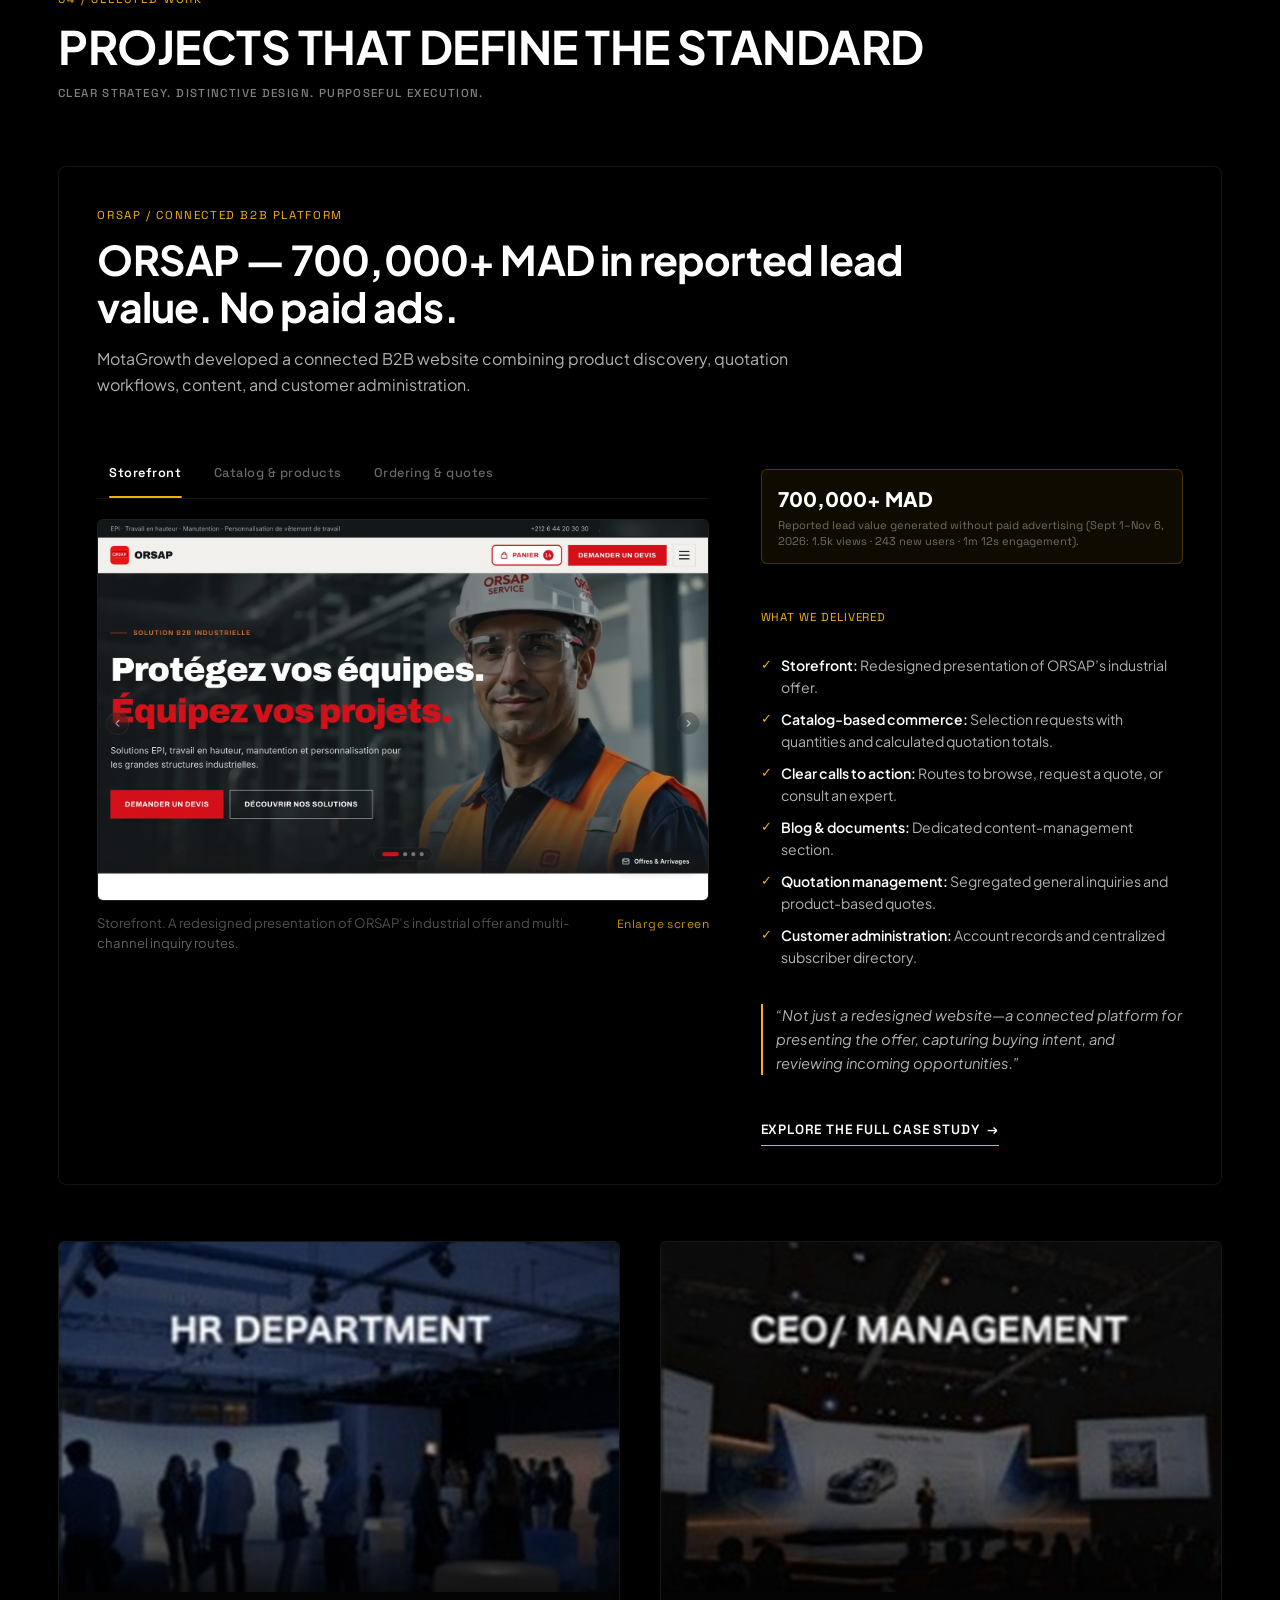
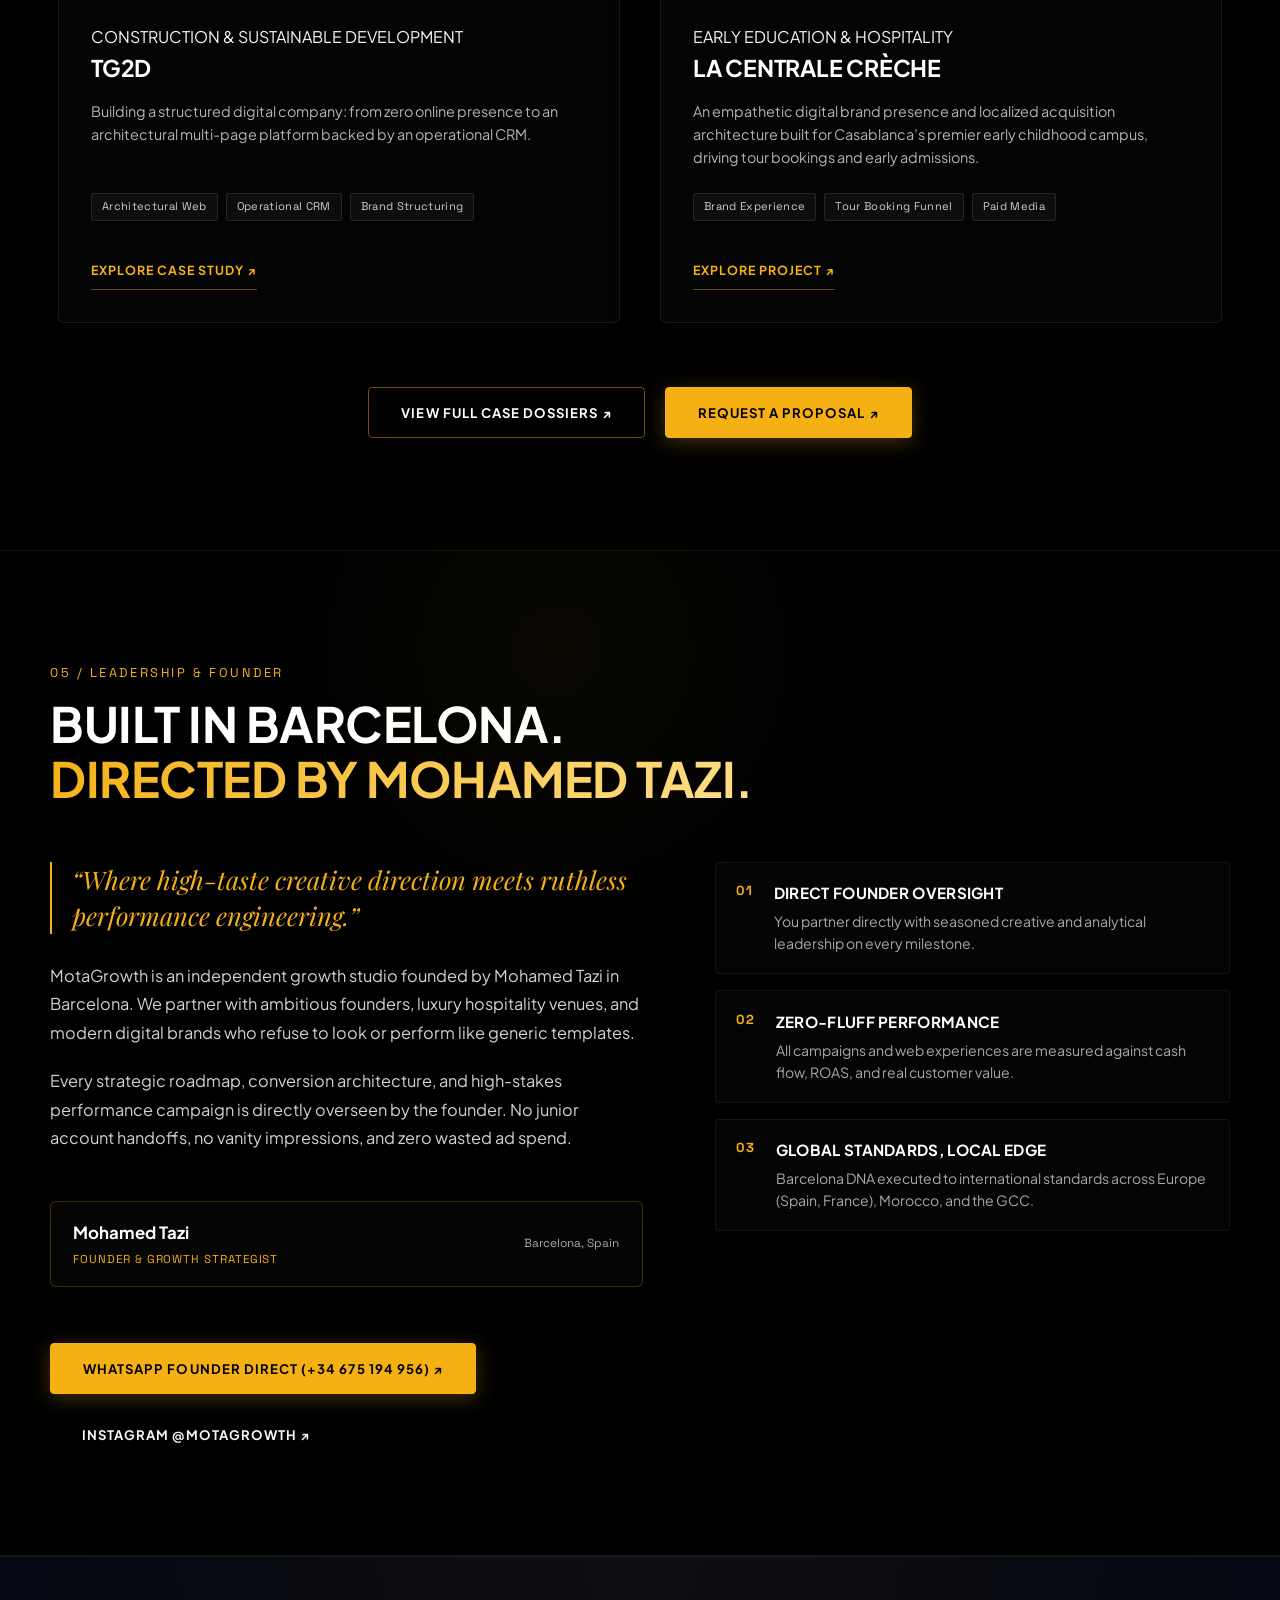
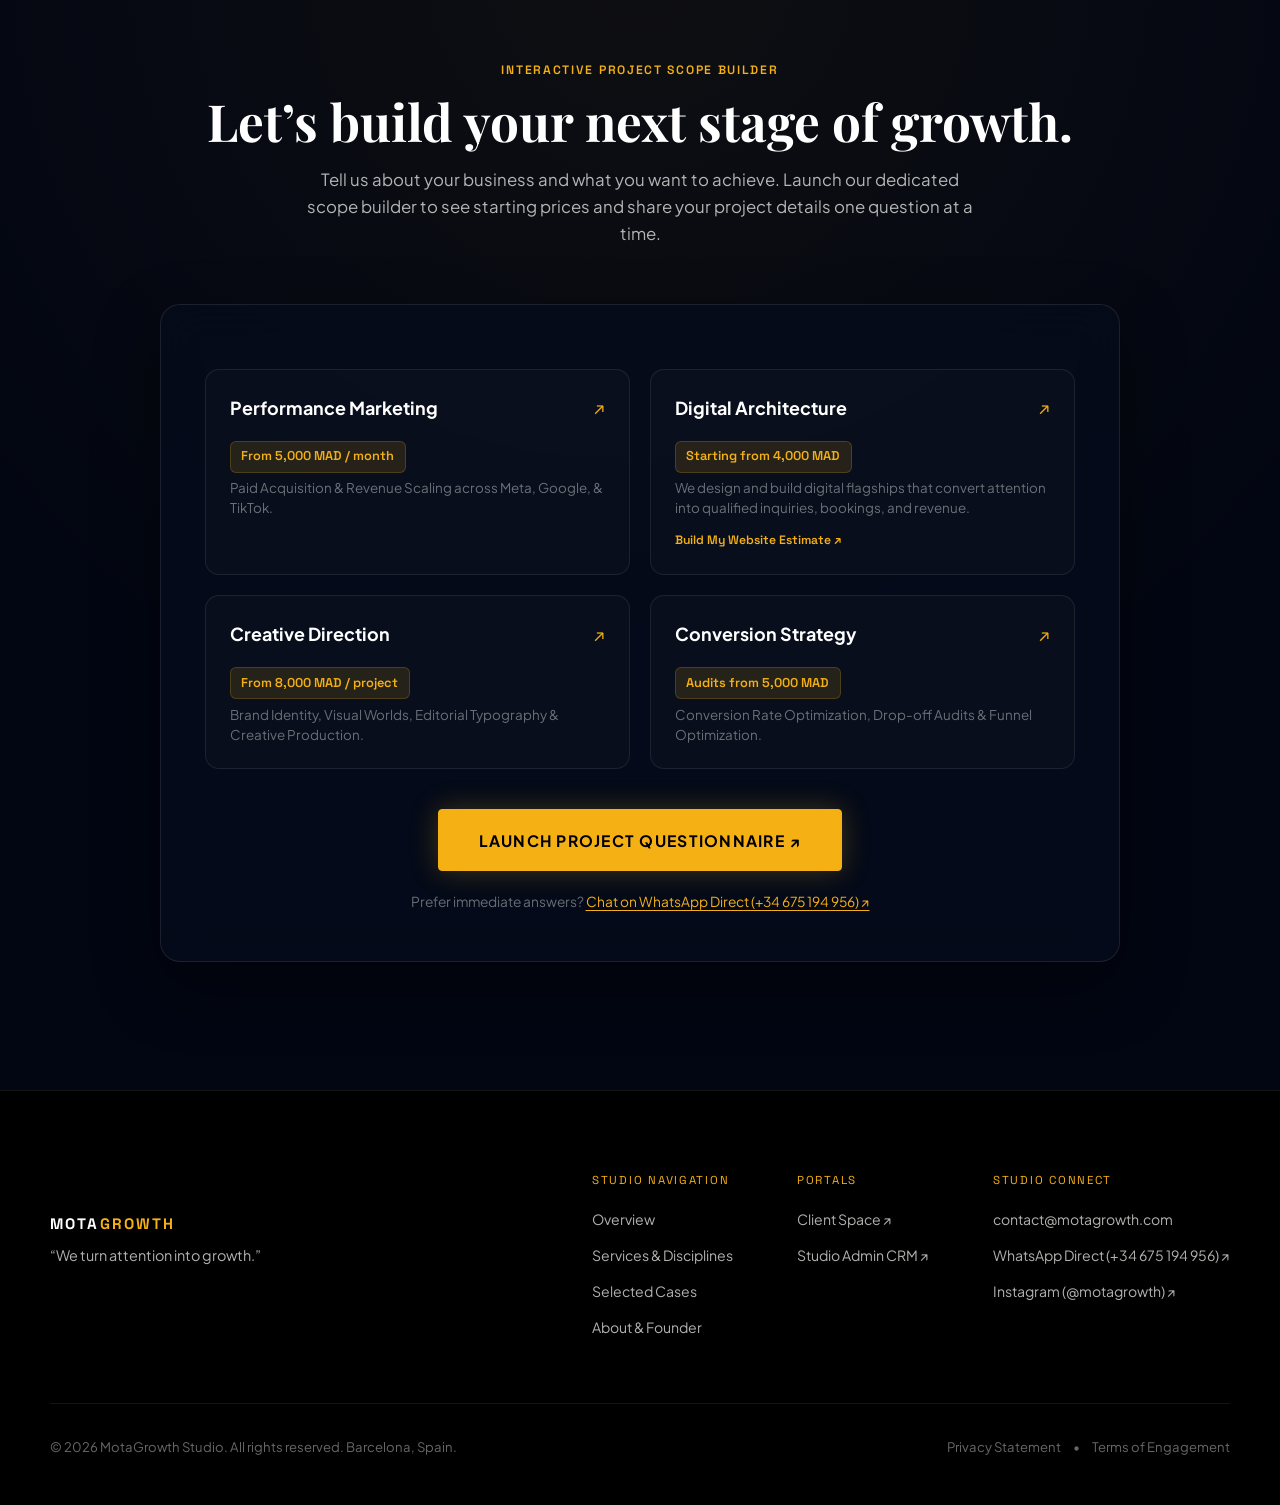
==== commit 2c3f0684: "feat(cases): add full TG2D case study page and link from portfolio and homepage" ====
--- a/index.html
+++ b/index.html
@@ -422,28 +422,26 @@
             <!-- Secondary 01: TG2D -->
             <article class="work-secondary-card">
               <div class="secondary-media-wrap">
-                <img src="assets/card2_clean_hd.jpg" alt="TG2D Corporate Engineering Portal" class="secondary-img"
+                <img src="assets/card2_clean_hd.jpg" alt="TG2D Construction &amp; Sustainable Development Platform" class="secondary-img"
                   loading="lazy">
                 <div class="secondary-media-overlay" aria-hidden="true"></div>
               </div>
               <div class="secondary-content">
                 <div class="work-meta-top">
-                  <span class="work-industry">CIVIL ENGINEERING &amp; INFRASTRUCTURE</span>
+                  <span class="work-industry">CONSTRUCTION &amp; SUSTAINABLE DEVELOPMENT</span>
                 </div>
                 <h3 class="secondary-title">TG2D</h3>
                 <p class="secondary-desc">
-                  A commanding B2B corporate platform reflecting institutional engineering rigor, technical
-                  certifications, and procurement capability for major infrastructure tenders.
+                  Building a structured digital company: from zero online presence to an architectural multi-page platform backed by an operational CRM.
                 </p>
                 <div class="work-deliverables">
-                  <span class="deliverable-tag">Corporate Portal</span>
-                  <span class="deliverable-tag">B2B Authority</span>
-                  <span class="deliverable-tag">Tender Positioning</span>
+                  <span class="deliverable-tag">Architectural Web</span>
+                  <span class="deliverable-tag">Operational CRM</span>
+                  <span class="deliverable-tag">Brand Structuring</span>
                 </div>
                 <div class="work-actions">
-                  <a href="https://wa.me/34675194956?text=Hello%20MotaGrowth%20Studio%2C%20I%20would%20like%20to%20learn%20more%20about%20the%20TG2D%20case"
-                    target="_blank" rel="noopener" class="btn-work-explore">
-                    <span>EXPLORE PROJECT ↗</span>
+                  <a href="case-tg2d.html" class="btn-work-explore">
+                    <span>EXPLORE CASE STUDY ↗</span>
                   </a>
                 </div>
               </div>
--- a/styles.css
+++ b/styles.css
@@ -3816,6 +3816,7 @@
 .gold-gradient-text {
   background: linear-gradient(135deg, #F5B014 0%, #FDE08B 100%);
   -webkit-background-clip: text;
+  background-clip: text;
   -webkit-text-fill-color: transparent;
 }
 
